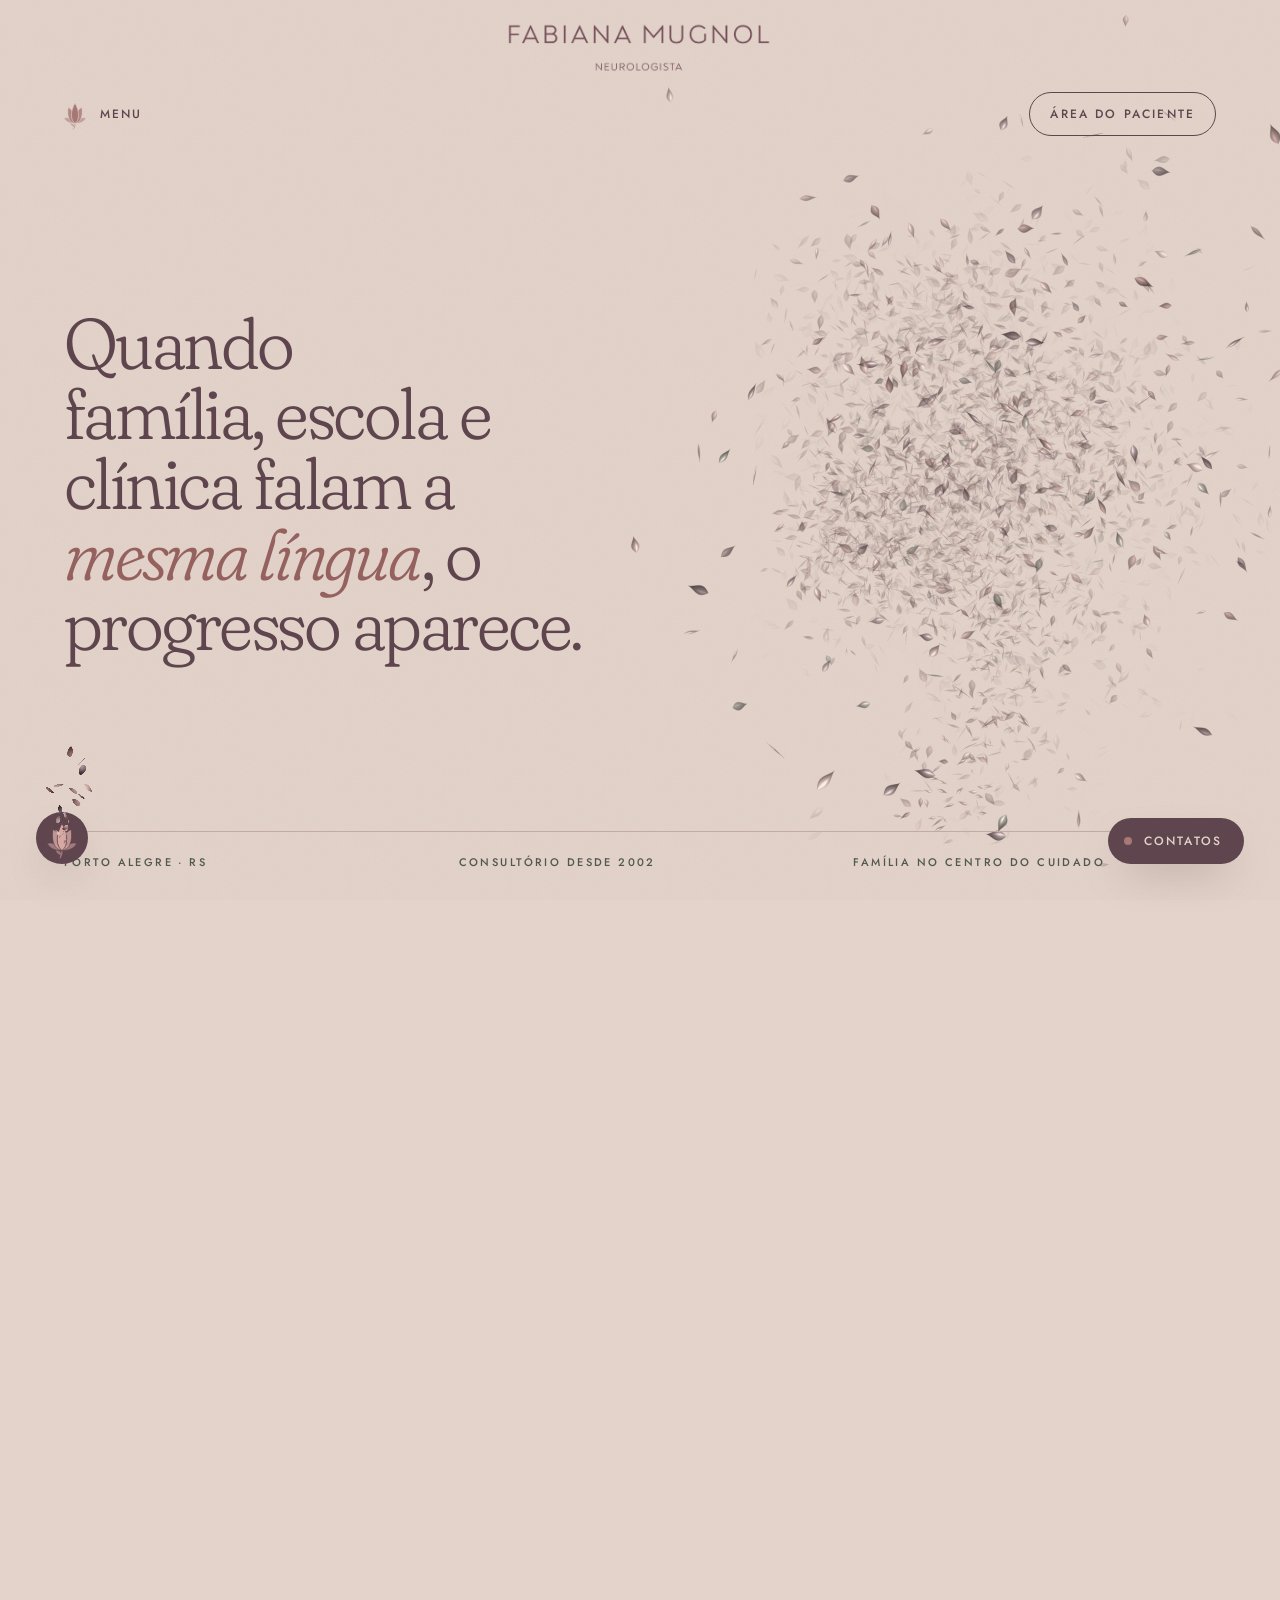
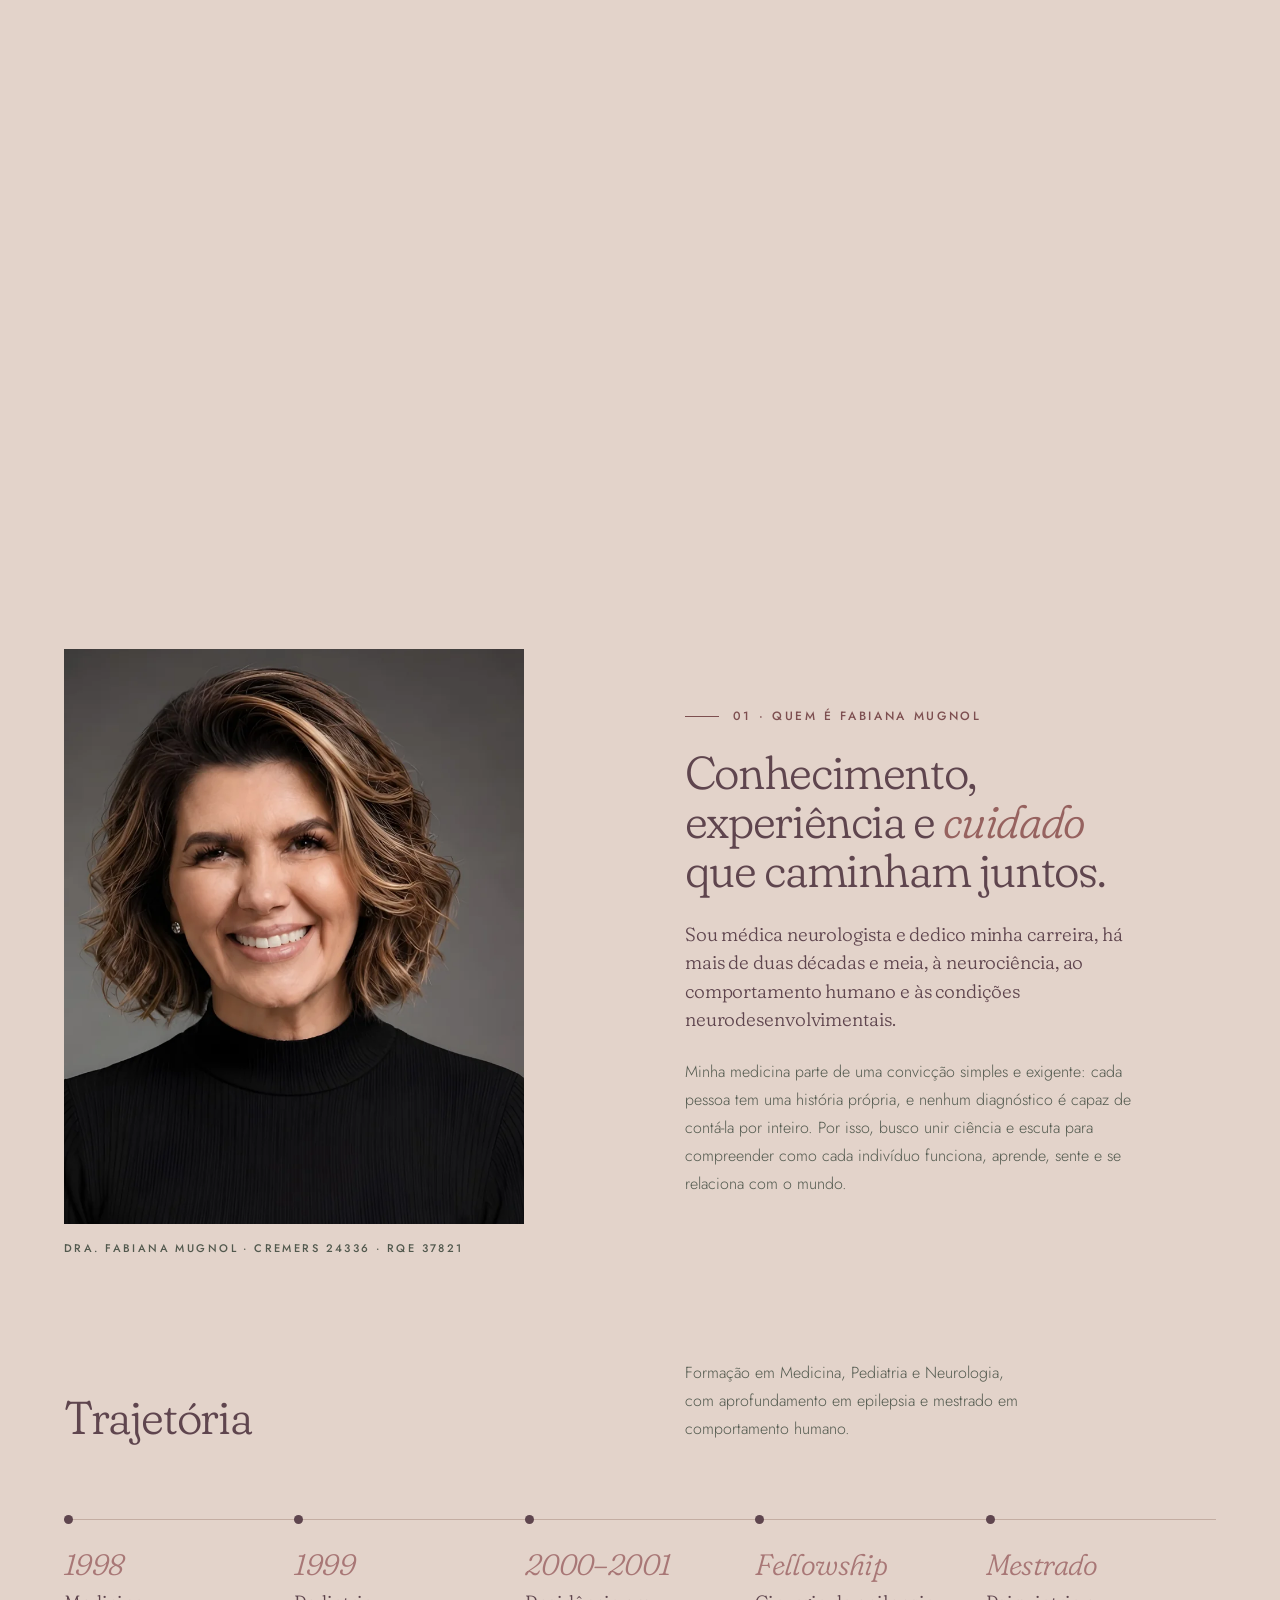
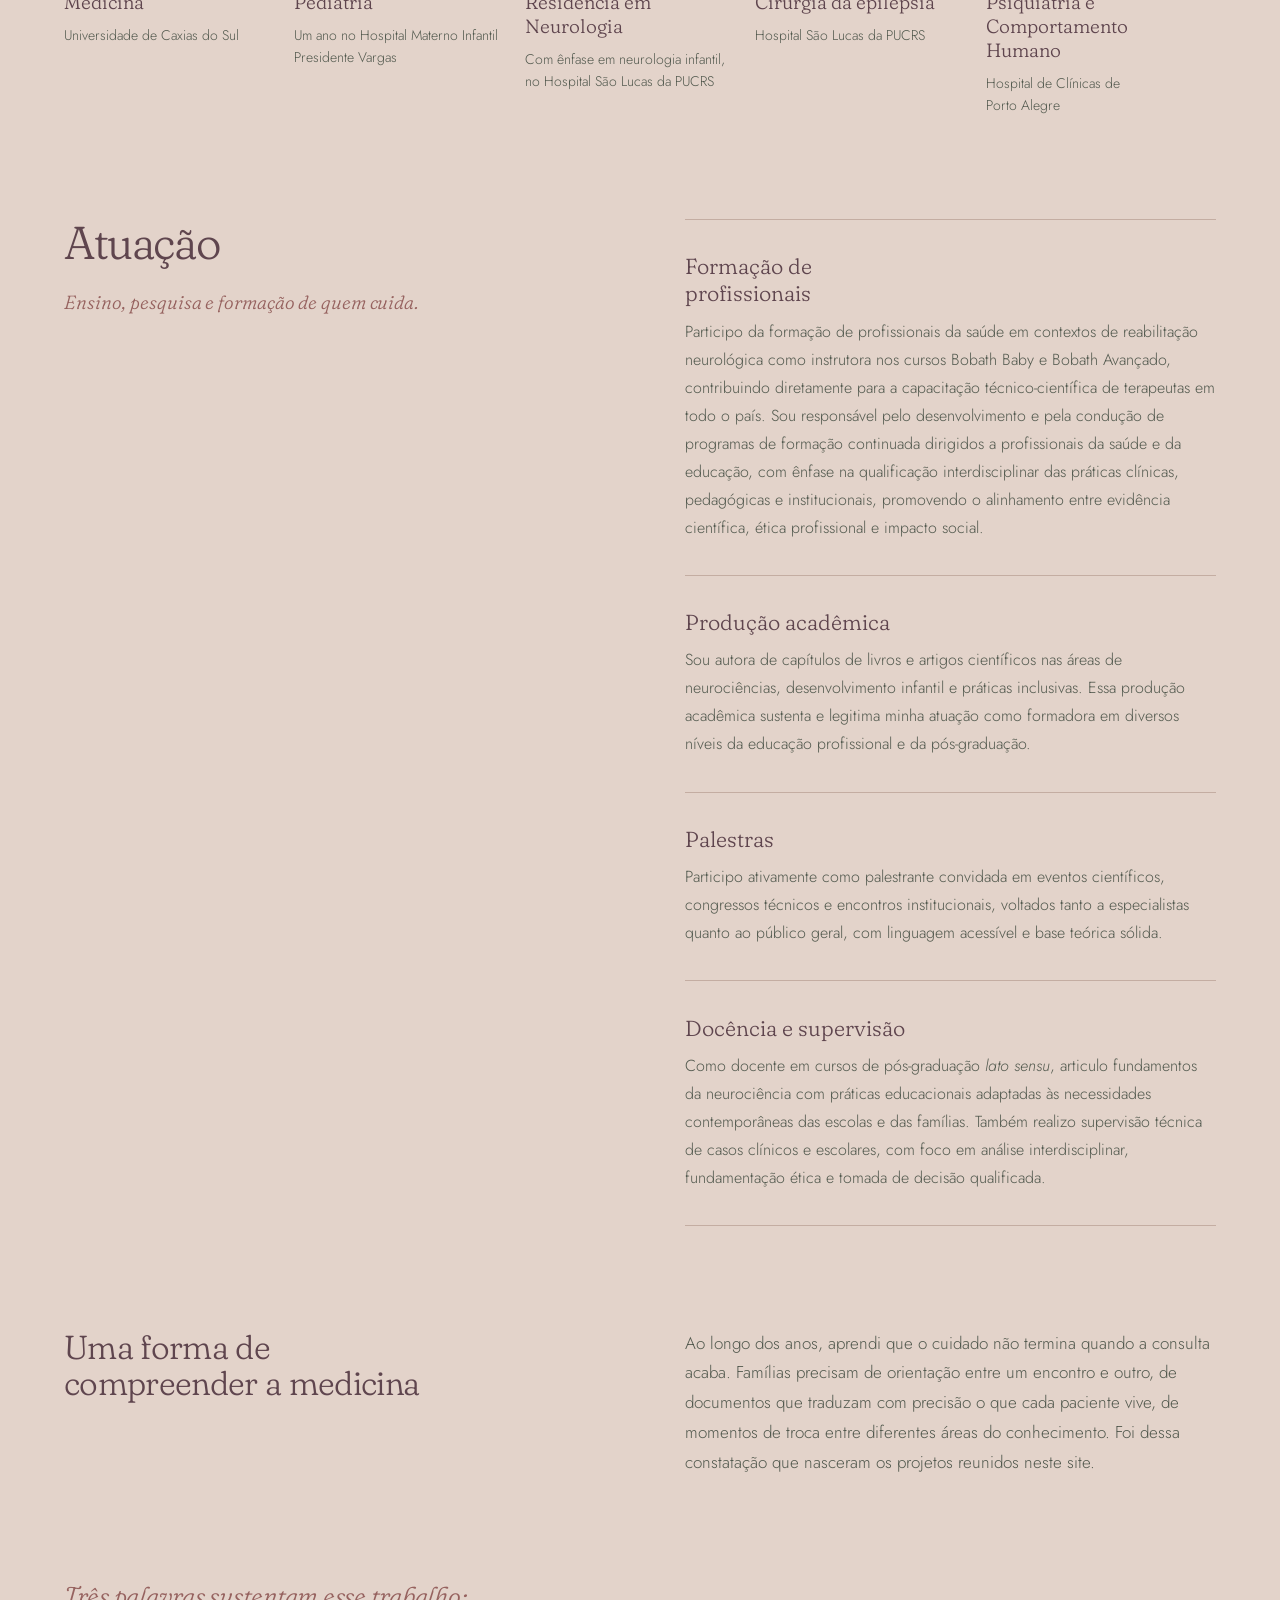
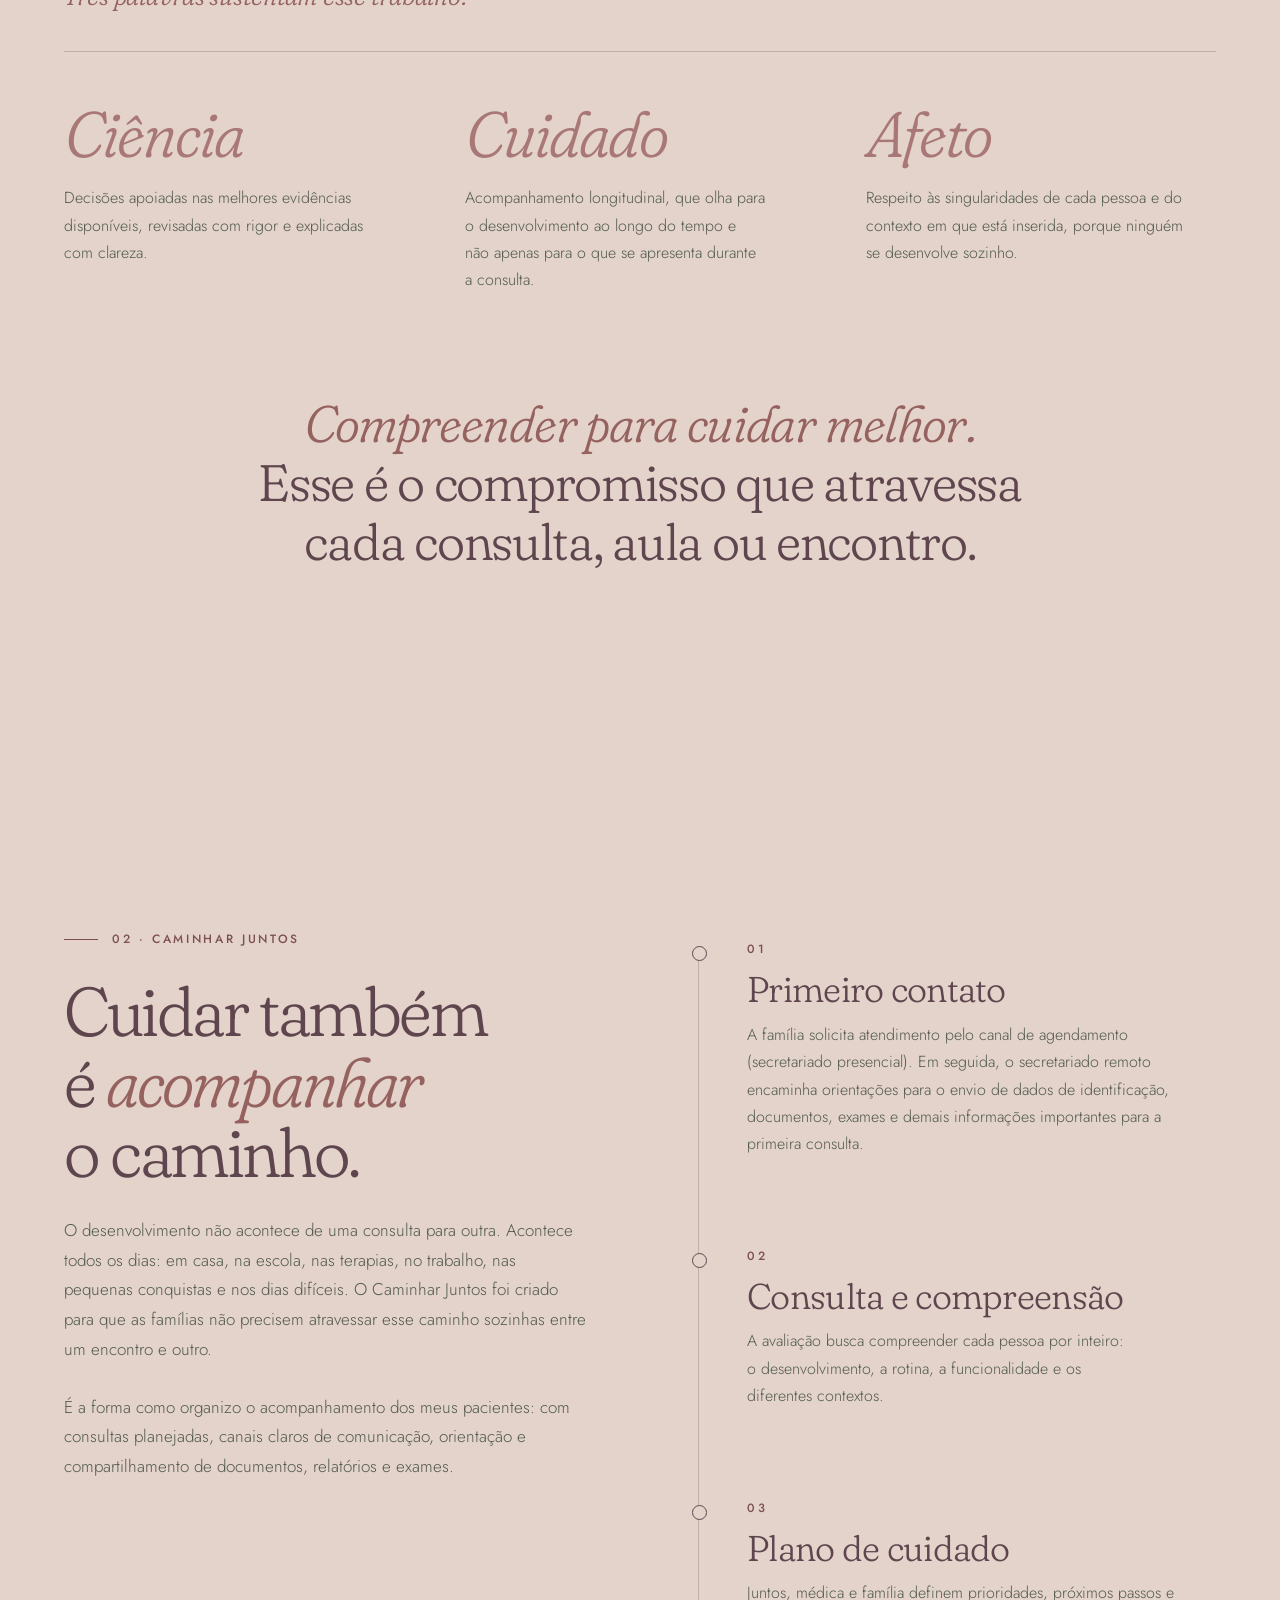
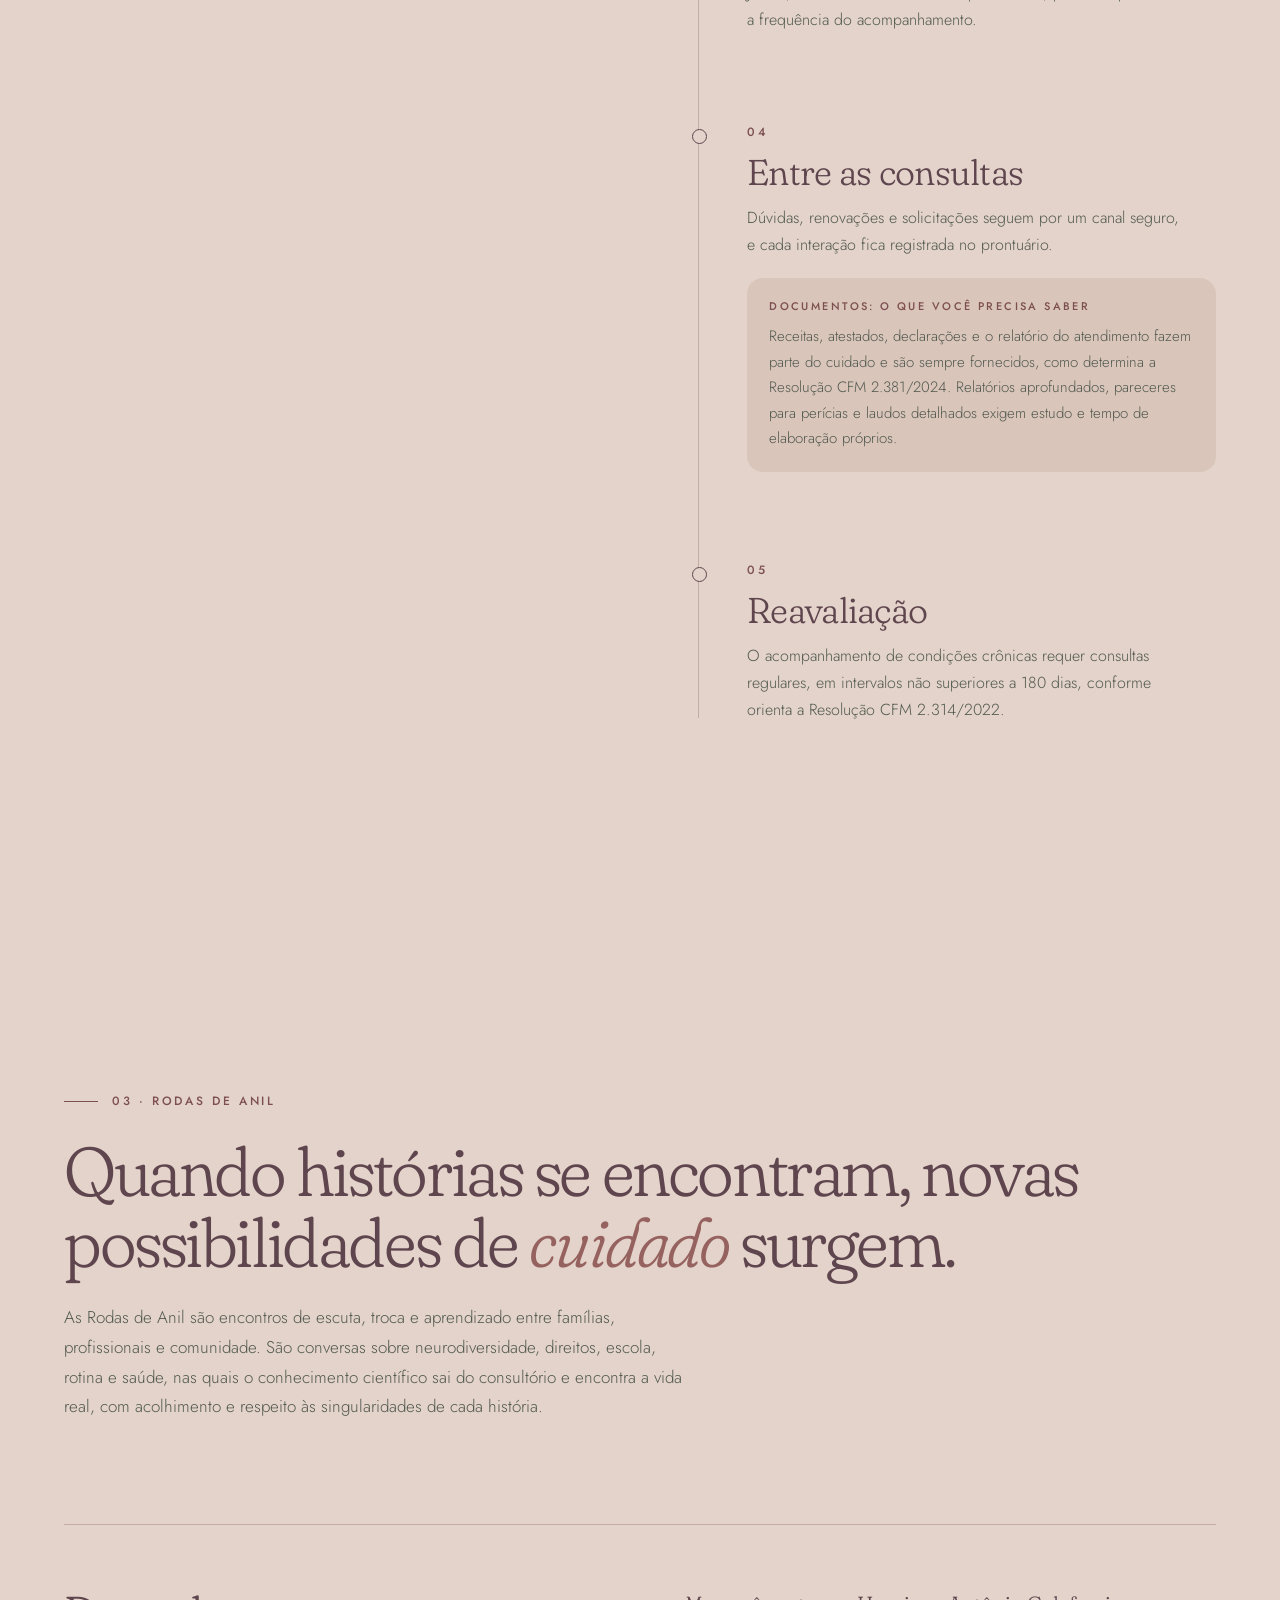
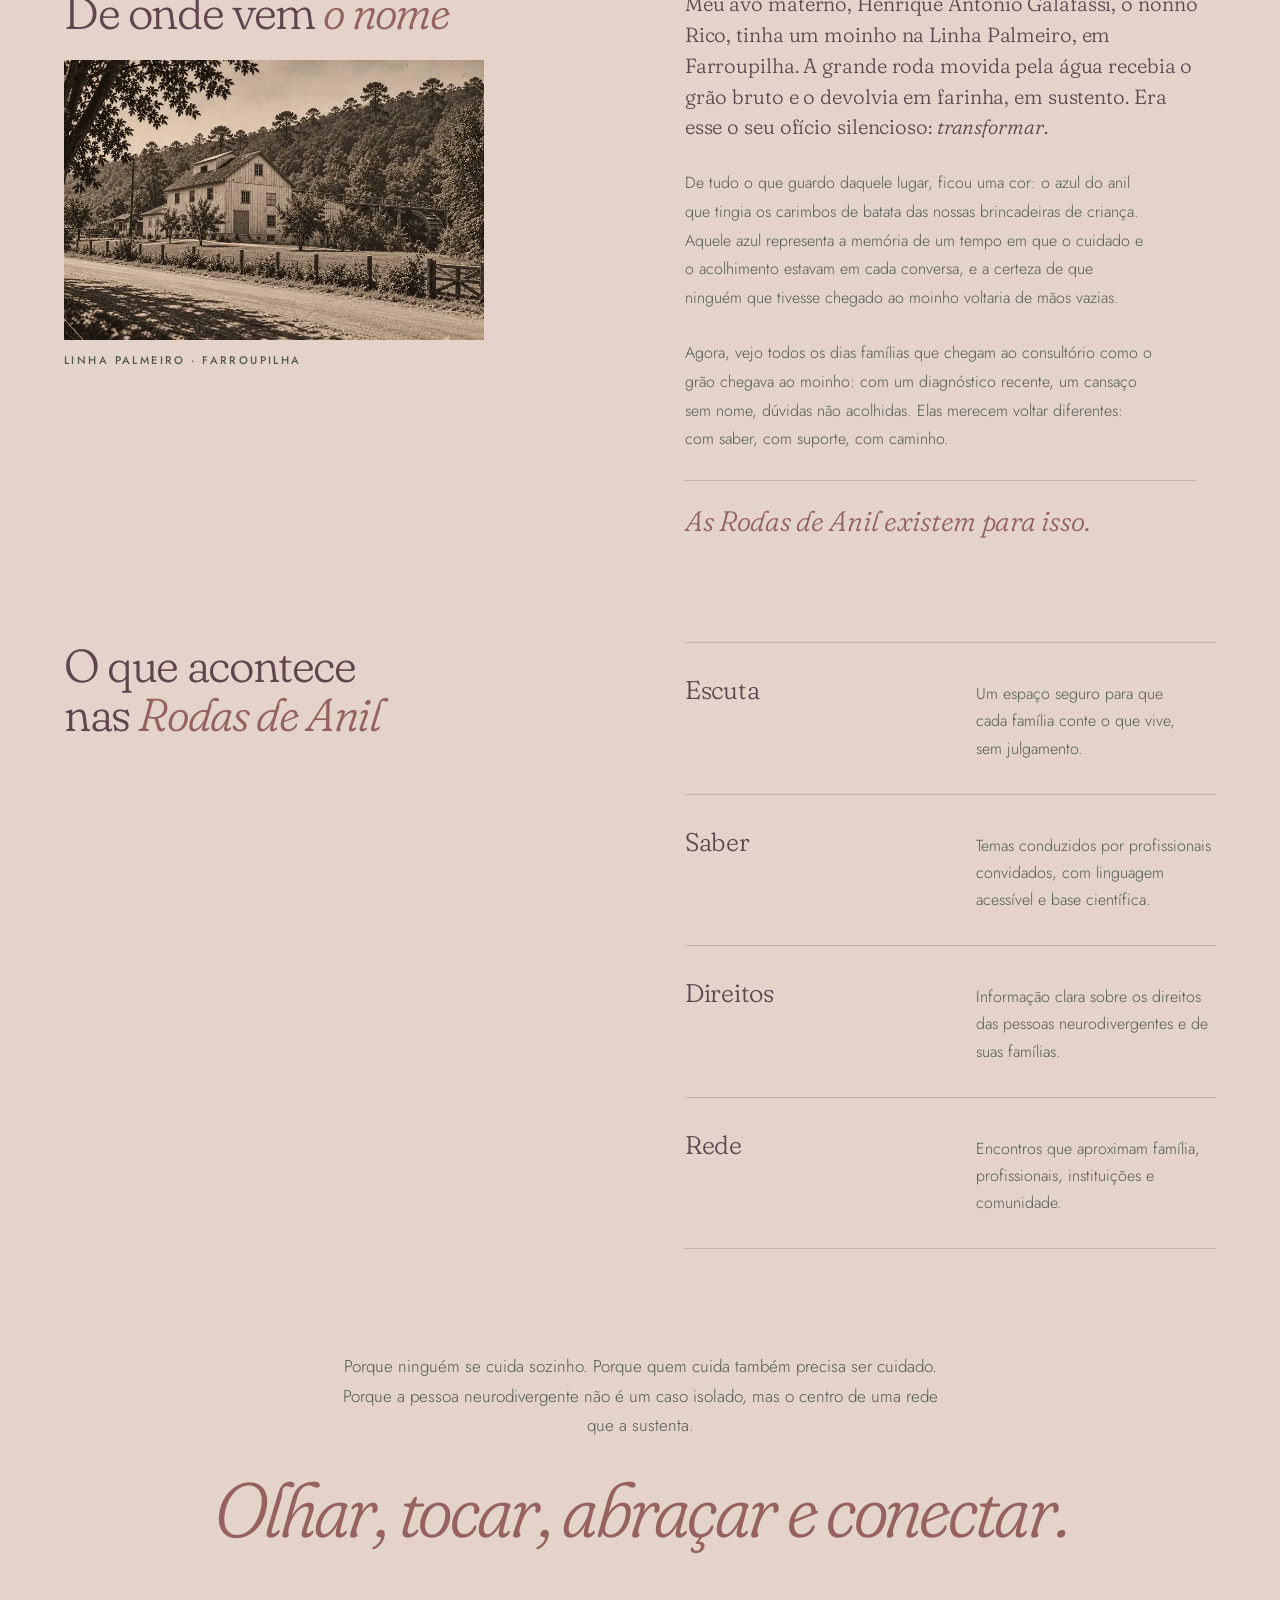
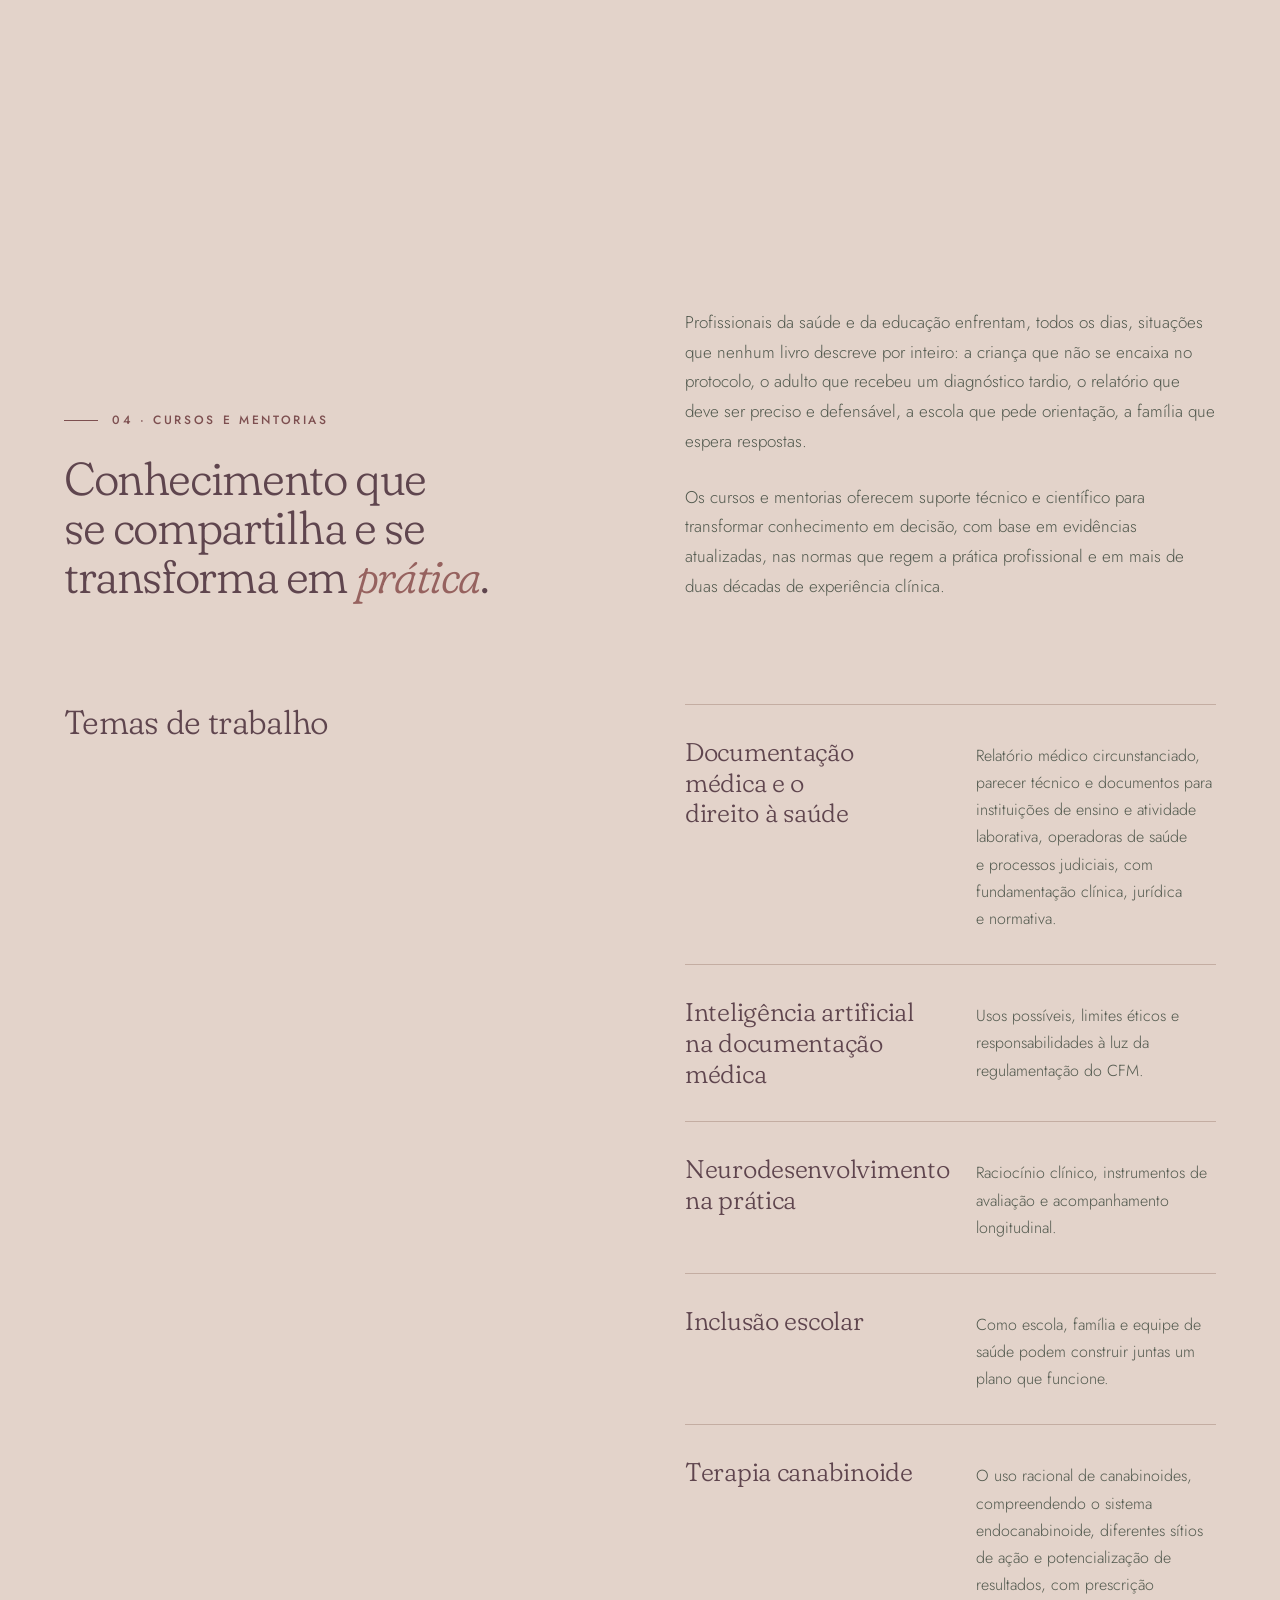
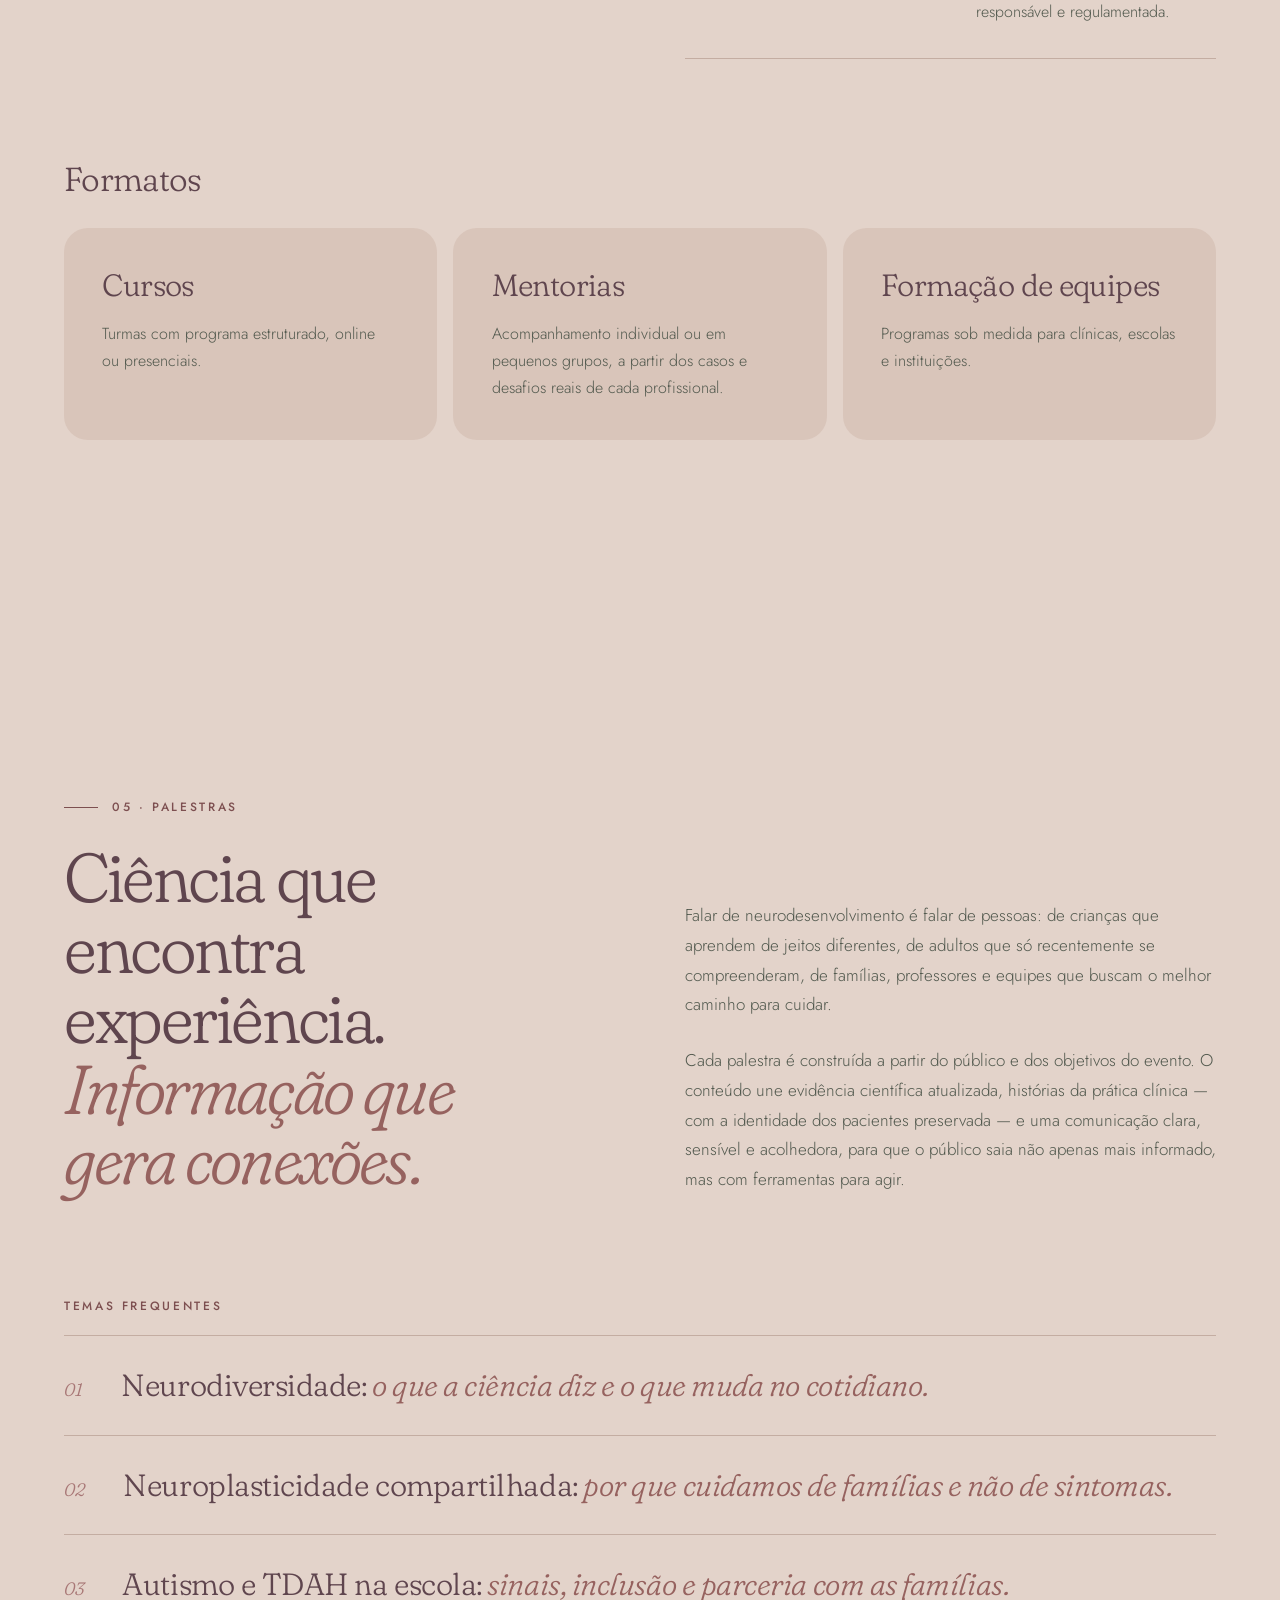
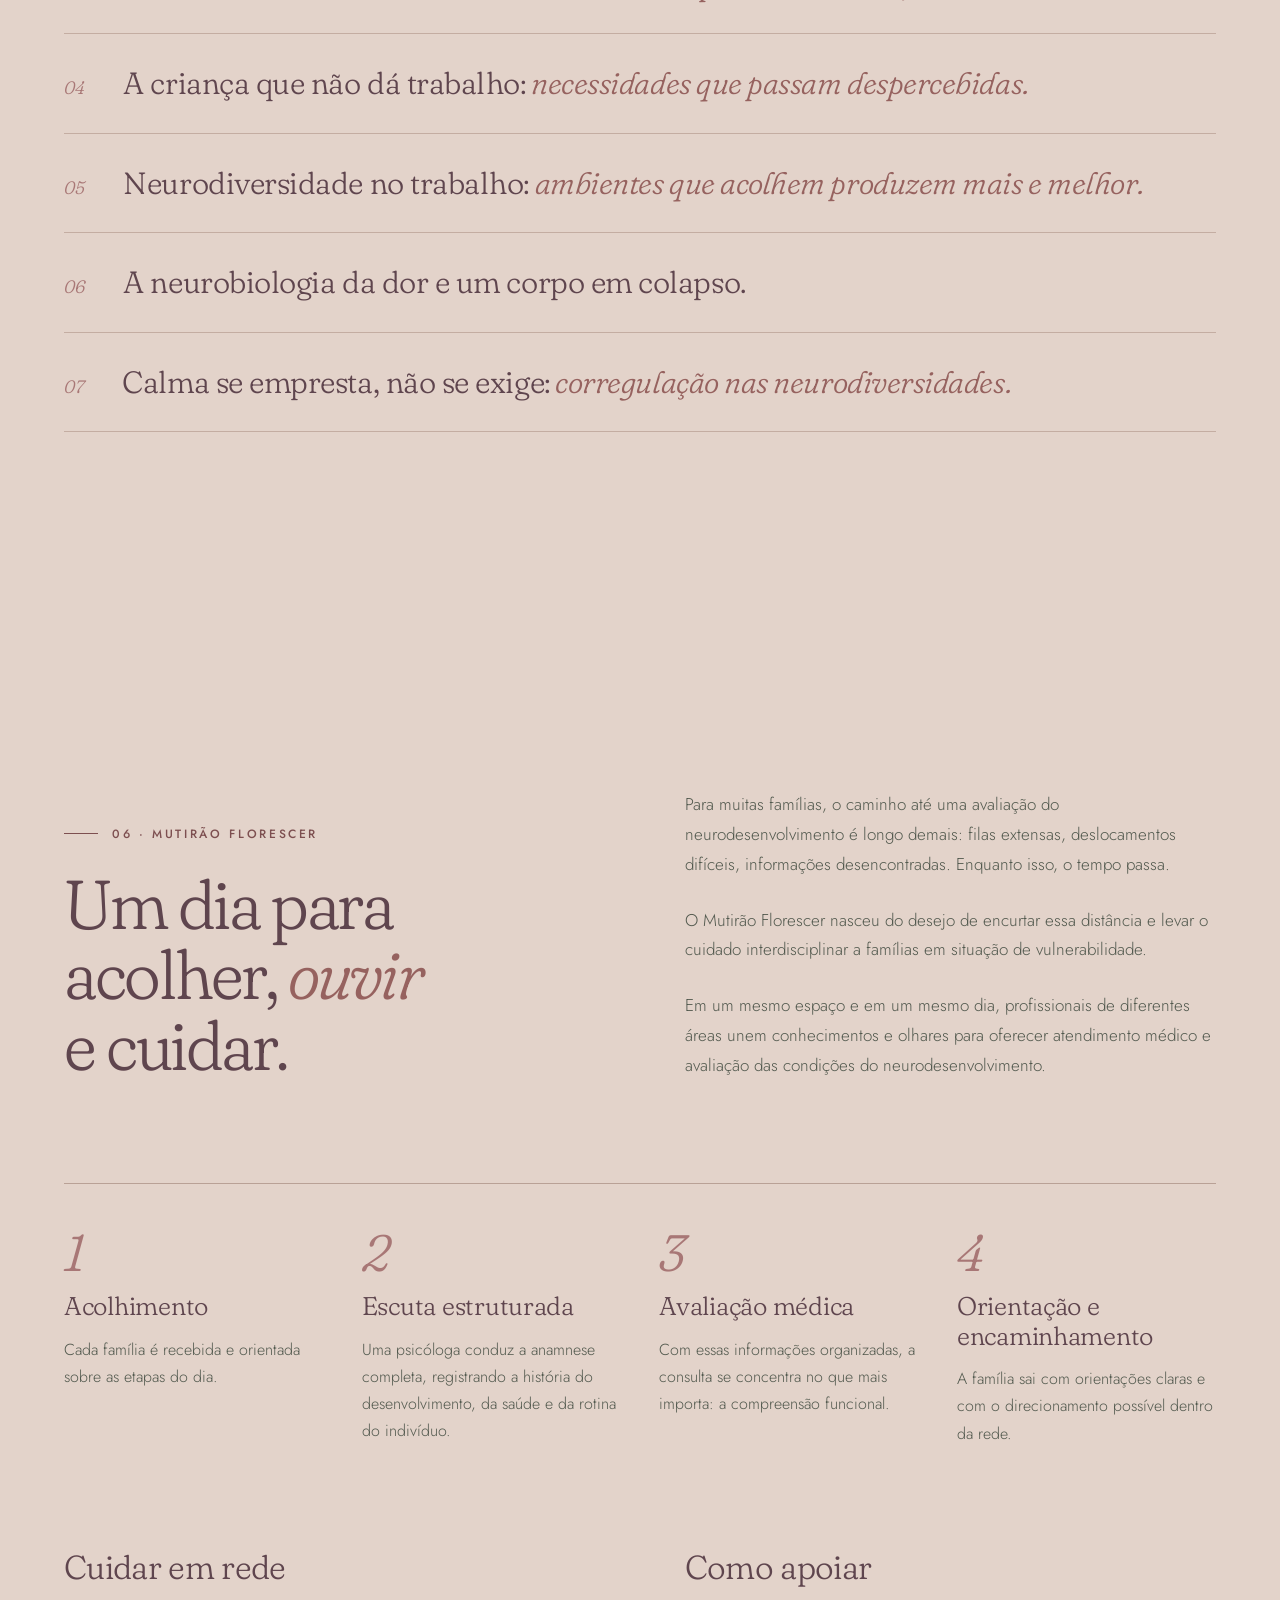
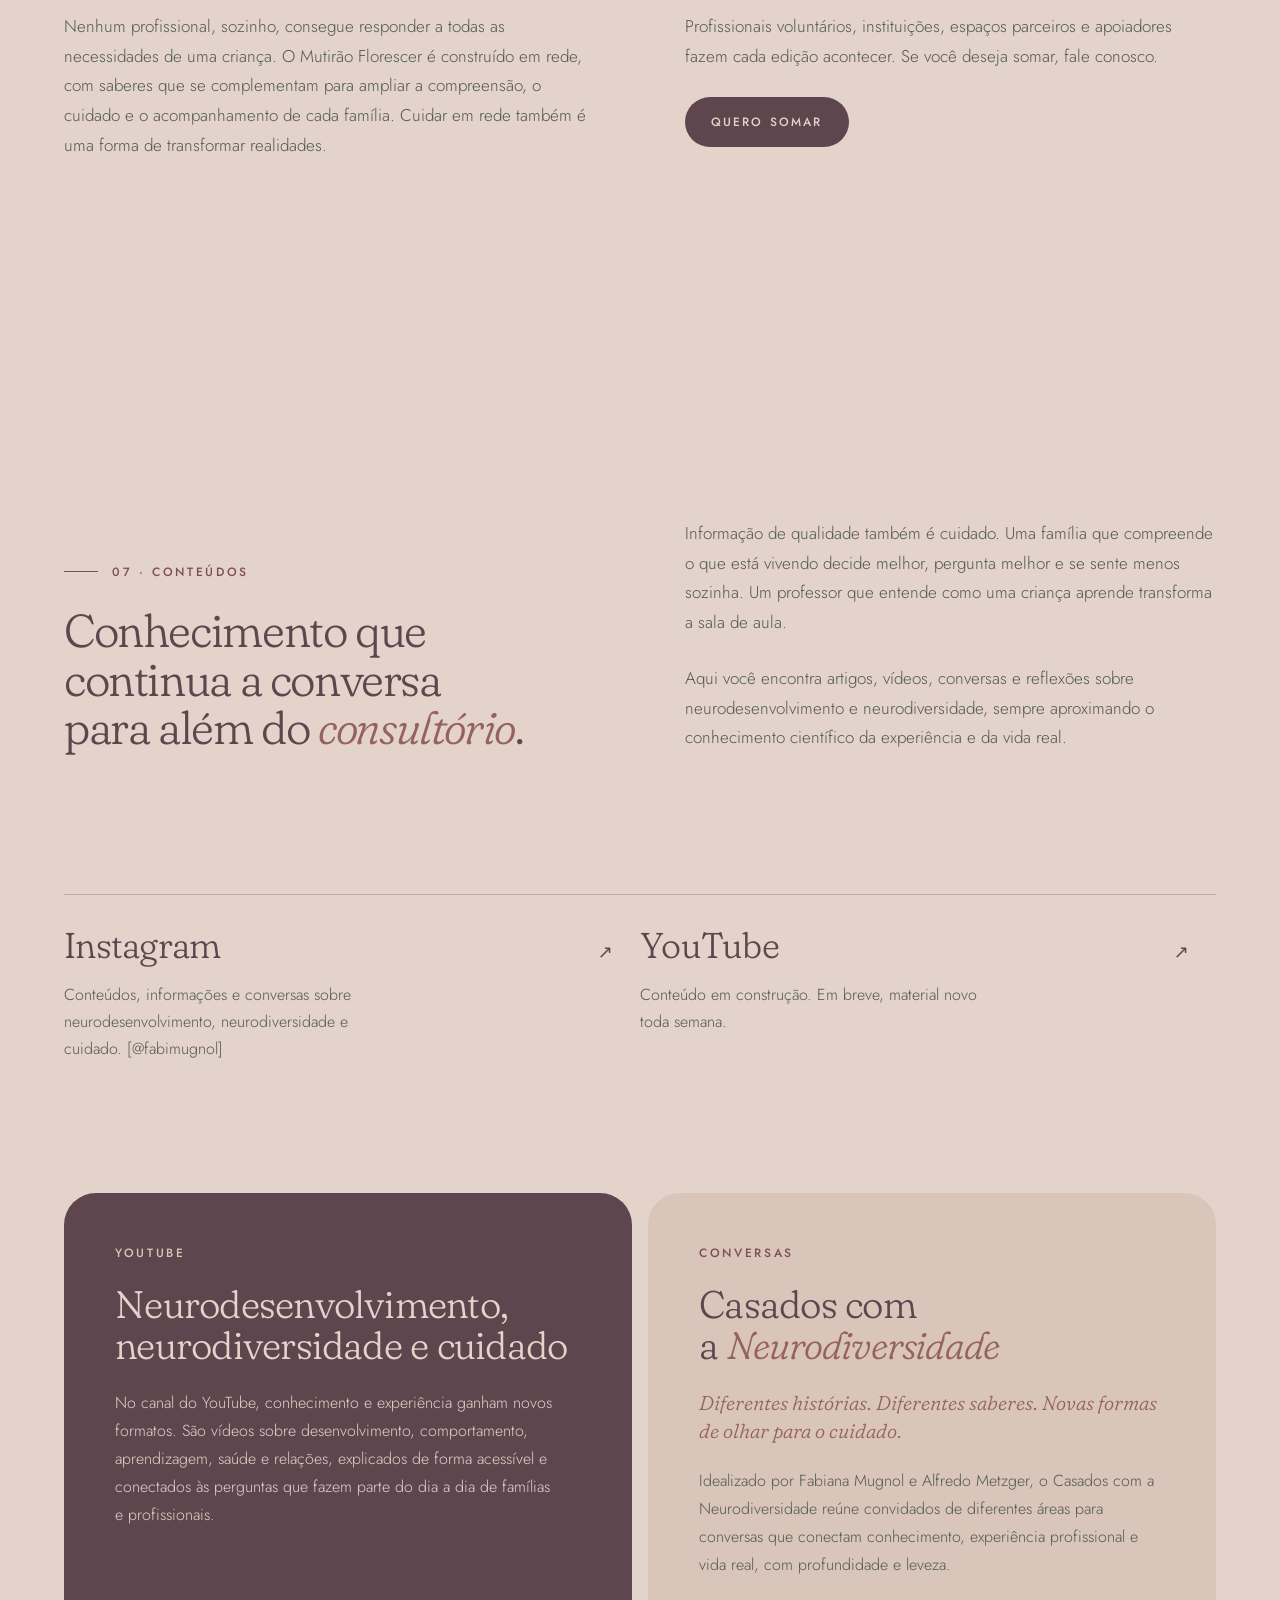
==== index.html @ 42fde014 "Topo: fica a versão 1 (silhueta + "Role e veja florescer") - a magnólia desenhada bem suave onde ela" ====
<!doctype html>
<html lang="pt-BR">
<head>
<meta charset="utf-8">
<meta name="viewport" content="width=device-width, initial-scale=1">
<title>Dra. Fabiana Mugnol · Neurologista em Porto Alegre</title>
<meta name="description" content="Dra. Fabiana Mugnol, neurologista em Porto Alegre. Neurociência, comportamento humano e condições neurodesenvolvimentais, com a família no centro do cuidado. CREMERS 24336 · RQE 37821.">
<link rel="canonical" href="https://drafabimugnol.com.br/">
<meta name="theme-color" content="#e3d3ca">

<meta property="og:type" content="website">
<meta property="og:locale" content="pt_BR">
<meta property="og:site_name" content="Dra. Fabiana Mugnol">
<meta property="og:title" content="Dra. Fabiana Mugnol · Neurologista em Porto Alegre">
<meta property="og:description" content="Quando família, escola e clínica falam a mesma língua, o progresso aparece.">
<meta property="og:url" content="https://drafabimugnol.com.br/">
<meta property="og:image" content="https://drafabimugnol.com.br/assets/img/og.jpg">
<meta property="og:image:width" content="1200">
<meta property="og:image:height" content="630">
<meta name="twitter:card" content="summary_large_image">

<link rel="icon" type="image/png" sizes="48x48" href="/assets/img/favicon-48.png">
<link rel="icon" type="image/png" sizes="512x512" href="/assets/img/favicon-512.png">
<link rel="apple-touch-icon" href="/assets/img/apple-touch-icon.png">

<link rel="preconnect" href="https://fonts.googleapis.com">
<link rel="preconnect" href="https://fonts.gstatic.com" crossorigin>
<link href="https://fonts.googleapis.com/css2?family=Jost:wght@300;400;500&display=swap" rel="stylesheet">
<link rel="preload" href="/assets/fonts/Fraunces.woff2" as="font" type="font/woff2" crossorigin>
<link rel="stylesheet" href="/css/site.css">

<script type="application/ld+json">
{
  "@context": "https://schema.org",
  "@type": "Physician",
  "name": "Dra. Fabiana Mugnol",
  "description": "Neurologista. Neurociência, comportamento humano e condições neurodesenvolvimentais.",
  "medicalSpecialty": "Neurologic",
  "url": "https://drafabimugnol.com.br/",
  "image": "https://drafabimugnol.com.br/assets/img/og.jpg",
  "telephone": "+55-51-99217-9578",
  "identifier": [
    { "@type": "PropertyValue", "name": "CREMERS", "value": "24336" },
    { "@type": "PropertyValue", "name": "RQE", "value": "37821" }
  ],
  "address": {
    "@type": "PostalAddress",
    "name": "Sinapse Clínica",
    "streetAddress": "Rua Padre Chagas, 35, Sala 401",
    "addressLocality": "Porto Alegre",
    "addressRegion": "RS",
    "addressCountry": "BR"
  },
  "sameAs": ["https://www.instagram.com/fabimugnol/"]
}
</script>
</head>
<body>
<a class="pular" href="#sobre">Pular para o conteúdo</a>

<div class="raiz" id="raiz">
  <!-- palco das partículas (three.js); o JS insere o canvas aqui -->
  <div class="palco" id="palco" aria-hidden="true"></div>
  <div class="ruido" aria-hidden="true"></div>

  <!-- botão flutuante: abre a escolha entre os 3 WhatsApps -->
  <div class="contato-flutuante">
    <div class="escolha" id="escolha-contato" role="dialog" aria-label="Escolha o contato" hidden>
      <span class="escolha__titulo">Falar pelo WhatsApp</span>
      <a href="https://wa.me/5551992179578?text=Ol%C3%A1!%20Gostaria%20de%20agendar%20uma%20consulta%20com%20a%20Dra.%20Fabiana%20Mugnol." target="_blank" rel="noopener">
        <span class="escolha__rotulo">Agendamentos e financeiro</span><span class="escolha__num">51 99217-9578</span>
      </a>
      <a href="https://wa.me/5551974019090?text=Ol%C3%A1!%20Preciso%20de%20suporte." target="_blank" rel="noopener">
        <span class="escolha__rotulo">Suporte e assistência</span><span class="escolha__num">51 97401-9090</span>
      </a>
      <a href="https://wa.me/5551999999999?text=Ol%C3%A1!%20Gostaria%20de%20falar%20com%20o%20Concierge." target="_blank" rel="noopener">
        <span class="escolha__rotulo">Concierge</span><span class="escolha__num">51 99999-9999</span>
      </a>
    </div>
    <button class="pilula" id="pilula" type="button" aria-expanded="false" aria-controls="escolha-contato"><span>Contatos</span></button>
  </div>

  <!-- menu-flor: a magnólia abre um painel construído por pétalas (js/flor-menu.js) -->
  <button class="flor-botao flor-gatilho" id="flor-botao" type="button" aria-expanded="false" aria-controls="flor-menu" aria-label="Abrir o menu do site">
    <svg viewBox="4 5 40 40" aria-hidden="true">
      <path class="flor-botao__haste" d="M24 37.6c.3 2.9-.4 5.3-2 7.4M23.2 41.6c-2.3-.5-4-1.8-4.8-3.6 2.2.1 4 1.3 4.8 3.6z"/>
      <path class="flor-botao__p flor-botao__p--fe" d="M23.6 37.4C17.4 38 11.8 35.4 9.2 30.4c5.2-1.7 11 1 14.4 7z"/>
      <path class="flor-botao__p flor-botao__p--fd" d="M24.4 37.4c6.2.6 11.8-2 14.4-7-5.2-1.7-11 1-14.4 7z"/>
      <path class="flor-botao__p flor-botao__p--e" d="M23.8 37.6C16.6 36.2 13 28.6 14.8 16.4c5.6 1.6 9.6 10.4 9 21.2z"/>
      <path class="flor-botao__p flor-botao__p--d" d="M24.2 37.6c7.2-1.4 10.8-9 9-21.2-5.6 1.6-9.6 10.4-9 21.2z"/>
      <path class="flor-botao__p flor-botao__p--c" d="M24 37.6c-5.8-4-6.8-15.4 0-27.2 6.8 11.8 5.8 23.2 0 27.2z"/>
      <path class="flor-botao__x" d="M18 18l12 12M30 18L18 30"/>
    </svg>
  </button>
  <nav class="flor-menu" id="flor-menu" aria-label="Seções do site" inert>
    <p class="flor-menu__rotulo">Navegar</p>
    <ol class="flor-menu__lista">
      <li style="--i:0"><a href="#topo"><span class="flor-menu__n">01</span><span class="flor-menu__nome">Início</span></a></li>
      <li style="--i:1"><a href="#sobre"><span class="flor-menu__n">02</span><span class="flor-menu__nome">Quem sou</span></a></li>
      <li style="--i:2"><a href="#caminhar"><span class="flor-menu__n">03</span><span class="flor-menu__nome">Caminhar Juntos</span></a></li>
      <li style="--i:3"><a href="#rodas"><span class="flor-menu__n">04</span><span class="flor-menu__nome">Rodas de Anil</span></a></li>
      <li style="--i:4"><a href="#cursos"><span class="flor-menu__n">05</span><span class="flor-menu__nome">Cursos</span></a></li>
      <li style="--i:5"><a href="#palestras"><span class="flor-menu__n">06</span><span class="flor-menu__nome">Palestras</span></a></li>
      <li style="--i:6"><a href="#mutirao"><span class="flor-menu__n">07</span><span class="flor-menu__nome">Mutirão Florescer</span></a></li>
      <li style="--i:7"><a href="#conteudos"><span class="flor-menu__n">08</span><span class="flor-menu__nome">Conteúdos</span></a></li>
      <li style="--i:8"><a href="#parcerias"><span class="flor-menu__n">09</span><span class="flor-menu__nome">Parcerias</span></a></li>
      <li style="--i:9"><a href="#contato"><span class="flor-menu__n">10</span><span class="flor-menu__nome">Contato</span></a></li>
    </ol>
    <div class="flor-menu__rodape" style="--i:10">
      <!-- trilha: Chopin, Berceuse op. 57 (gravação Musopen, domínio público CC0) -->
      <button class="som" id="som" type="button" aria-pressed="false" aria-label="Ligar a música" title="Ligar a música">
        <span class="som__barras" aria-hidden="true"><i></i><i></i><i></i><i></i></span>
        <span class="som__texto"><span class="som__titulo">Música</span><span class="som__obra">Chopin · Berceuse</span></span>
        <span class="som__estado" aria-hidden="true"></span>
      </button>
      <a class="flor-menu__paciente" href="/planos/">Área do paciente</a>
    </div>
  </nav>
  <canvas class="flor-petalas" id="flor-petalas" aria-hidden="true"></canvas>
  <audio id="trilha" src="/assets/audio/berceuse.mp3" loop preload="none"></audio>

  <div class="conteudo">

    <!-- ===== Topo: nav + hero fixo com a magnólia ===== -->
    <div class="container">
      <div class="pin" id="pin">
        <div class="pin__tela">
          <nav class="nav" data-revela aria-label="Principal">
            <a class="nav__logo" href="#topo"><img src="/assets/img/logo.webp" alt="Fabiana Mugnol — Neurologista" width="600" height="117" style="width:auto"></a>
            <button class="nav__menu flor-gatilho flor-topo" id="flor-topo" type="button" aria-expanded="false" aria-controls="flor-menu" aria-label="Abrir o menu do site"><svg class="flor-topo__flor" viewBox="4 5 40 40" aria-hidden="true">
      <path class="flor-botao__haste" d="M24 37.6c.3 2.9-.4 5.3-2 7.4M23.2 41.6c-2.3-.5-4-1.8-4.8-3.6 2.2.1 4 1.3 4.8 3.6z"/>
      <path class="flor-botao__p flor-botao__p--fe" d="M23.6 37.4C17.4 38 11.8 35.4 9.2 30.4c5.2-1.7 11 1 14.4 7z"/>
      <path class="flor-botao__p flor-botao__p--fd" d="M24.4 37.4c6.2.6 11.8-2 14.4-7-5.2-1.7-11 1-14.4 7z"/>
      <path class="flor-botao__p flor-botao__p--e" d="M23.8 37.6C16.6 36.2 13 28.6 14.8 16.4c5.6 1.6 9.6 10.4 9 21.2z"/>
      <path class="flor-botao__p flor-botao__p--d" d="M24.2 37.6c7.2-1.4 10.8-9 9-21.2-5.6 1.6-9.6 10.4-9 21.2z"/>
      <path class="flor-botao__p flor-botao__p--c" d="M24 37.6c-5.8-4-6.8-15.4 0-27.2 6.8 11.8 5.8 23.2 0 27.2z"/>
      <path class="flor-botao__x" d="M18 18l12 12M30 18L18 30"/>
    </svg><span class="flor-topo__rotulo">Menu</span></button>
            <div class="nav__links" id="nav-links">
              <a href="#sobre">Quem sou</a>
              <a href="#caminhar">Caminhar Juntos</a>
              <a href="#rodas">Rodas de Anil</a>
              <a href="#cursos">Cursos</a>
              <a href="#palestras">Palestras</a>
              <a href="#conteudos">Conteúdos</a>
              <a class="so-celular" href="#contato">Contato</a>
            </div>
            <a class="nav__paciente" href="/planos/">Área do paciente</a>
          </nav>

          <section id="topo" class="hero" data-tom="#e3d3ca">
            <div class="hero__texto">
              <h1 data-revela>Quando família, escola e clínica falam a <span class="nowrap"><em>mesma língua</em>,</span> o progresso aparece.</h1>
            </div>
            <div class="hero__slot" id="slot-flor" role="img" aria-label="Ilustração de um ramo de magnólia">
              <img src="/assets/img/magnolia.webp" alt="" width="929" height="1578">
              <!-- convite a rolar: some conforme a magnólia se forma -->
              <div class="convite" aria-hidden="true">
                <span class="convite__texto"><i class="convite__petala"></i>Role e veja florescer</span>
              </div>
            </div>
            <div class="hero__faixa" data-revela>
              <span>Porto Alegre · RS</span>
              <span>Consultório desde 2002</span>
              <span>Família no centro do cuidado</span>
            </div>
          </section>
        </div>
      </div>
    </div>

    <!-- ===== 01 · Quem é ===== -->
    <section id="sobre" data-tom="#e3d3ca">
      <div class="secao__corpo">
        <div class="duas duas--centro quem" style="--min:380px">
          <div class="retrato" data-revela>
            <div class="retrato__img">
              <img src="/assets/img/fabiana.webp" alt="Retrato da Dra. Fabiana Mugnol" width="800" height="1000" loading="lazy" decoding="async">
            </div>
            <span class="rotulo rotulo--p">Dra. Fabiana Mugnol · CREMERS 24336 · RQE 37821</span>
          </div>
          <div class="quem__texto">
            <span class="eyebrow" data-revela>01 · Quem é Fabiana Mugnol</span>
            <h2 class="h2 h2--menor" data-revela>Conhecimento, experiência e <em>cuidado</em> que caminham juntos.</h2>
            <p class="lead" data-revela>Sou médica neurologista e dedico minha carreira, há mais de duas décadas e meia, à neurociência, ao comportamento humano e às condições neurodesenvolvimentais.</p>
            <p class="texto texto--16" style="max-width:50ch" data-revela>Minha medicina parte de uma convicção simples e exigente: cada pessoa tem uma história própria, e nenhum diagnóstico é capaz de contá-la por inteiro. Por isso, busco unir ciência e escuta para compreender como cada indivíduo funciona, aprende, sente e se relaciona com o mundo.</p>
          </div>
        </div>

        <div class="trajetoria">
          <div class="trajetoria__topo">
            <h3 class="h3" data-revela>Trajetória</h3>
            <p class="texto texto--16" style="max-width:46ch" data-revela>Formação em Medicina, Pediatria e Neurologia, com aprofundamento em epilepsia e mestrado em comportamento humano.</p>
          </div>
          <ol class="marcos">
            <li class="marco" data-revela>
              <span class="marco__ano">1998</span>
              <span class="marco__titulo">Medicina</span>
              <span class="marco__onde">Universidade de Caxias do Sul</span>
            </li>
            <li class="marco" data-revela>
              <span class="marco__ano">1999</span>
              <span class="marco__titulo">Pediatria</span>
              <span class="marco__onde">Um ano no Hospital Materno Infantil Presidente Vargas</span>
            </li>
            <li class="marco" data-revela>
              <span class="marco__ano">2000–2001</span>
              <span class="marco__titulo">Residência em Neurologia</span>
              <span class="marco__onde">Com ênfase em neurologia infantil, no Hospital São Lucas da PUCRS</span>
            </li>
            <li class="marco" data-revela>
              <span class="marco__ano">Fellowship</span>
              <span class="marco__titulo">Cirurgia da epilepsia</span>
              <span class="marco__onde">Hospital São Lucas da PUCRS</span>
            </li>
            <li class="marco" data-revela>
              <span class="marco__ano">Mestrado</span>
              <span class="marco__titulo">Psiquiatria e Comportamento Humano</span>
              <span class="marco__onde">Hospital de Clínicas de Porto Alegre</span>
            </li>
          </ol>
        </div>

        <div class="duas atuacao" style="gap:40px clamp(40px,7vw,110px)">
          <div class="atuacao__fixa">
            <h3 class="h3" data-revela>Atuação</h3>
            <p class="lead lead--italico" data-revela>Ensino, pesquisa e formação de quem cuida.</p>
          </div>
          <div class="linhas">
            <div class="linha" data-revela>
              <span class="linha__rotulo">Formação de profissionais</span>
              <p class="linha__texto">Participo da formação de profissionais da saúde em contextos de reabilitação neurológica como instrutora nos cursos Bobath Baby e Bobath Avançado, contribuindo diretamente para a capacitação técnico-científica de terapeutas em todo o país. Sou responsável pelo desenvolvimento e pela condução de programas de formação continuada dirigidos a profissionais da saúde e da educação, com ênfase na qualificação interdisciplinar das práticas clínicas, pedagógicas e institucionais, promovendo o alinhamento entre evidência científica, ética profissional e impacto social.</p>
            </div>
            <div class="linha" data-revela>
              <span class="linha__rotulo">Produção acadêmica</span>
              <p class="linha__texto">Sou autora de capítulos de livros e artigos científicos nas áreas de neurociências, desenvolvimento infantil e práticas inclusivas. Essa produção acadêmica sustenta e legitima minha atuação como formadora em diversos níveis da educação profissional e da pós-graduação.</p>
            </div>
            <div class="linha" data-revela>
              <span class="linha__rotulo">Palestras</span>
              <p class="linha__texto">Participo ativamente como palestrante convidada em eventos científicos, congressos técnicos e encontros institucionais, voltados tanto a especialistas quanto ao público geral, com linguagem acessível e base teórica sólida.</p>
            </div>
            <div class="linha" data-revela>
              <span class="linha__rotulo">Docência e supervisão</span>
              <p class="linha__texto">Como docente em cursos de pós-graduação <em>lato sensu</em>, articulo fundamentos da neurociência com práticas educacionais adaptadas às necessidades contemporâneas das escolas e das famílias. Também realizo supervisão técnica de casos clínicos e escolares, com foco em análise interdisciplinar, fundamentação ética e tomada de decisão qualificada.</p>
            </div>
          </div>
        </div>

        <div class="duas">
          <div class="coluna"><h3 class="h3 h3--menor" data-revela>Uma forma de compreender a medicina</h3></div>
          <div class="coluna"><p class="texto" data-revela>Ao longo dos anos, aprendi que o cuidado não termina quando a consulta acaba. Famílias precisam de orientação entre um encontro e outro, de documentos que traduzam com precisão o que cada paciente vive, de momentos de troca entre diferentes áreas do conhecimento. Foi dessa constatação que nasceram os projetos reunidos neste site.</p></div>
        </div>

        <p class="tres-intro" data-revela>Três palavras sustentam esse trabalho:</p>
        <div class="tres">
          <div data-revela>
            <span class="tres__palavra">Ciência</span>
            <span class="tres__texto">Decisões apoiadas nas melhores evidências disponíveis, revisadas com rigor e explicadas com clareza.</span>
          </div>
          <div data-revela>
            <span class="tres__palavra">Cuidado</span>
            <span class="tres__texto">Acompanhamento longitudinal, que olha para o desenvolvimento ao longo do tempo e não apenas para o que se apresenta durante a consulta.</span>
          </div>
          <div data-revela>
            <span class="tres__palavra">Afeto</span>
            <span class="tres__texto">Respeito às singularidades de cada pessoa e do contexto em que está inserida, porque ninguém se desenvolve sozinho.</span>
          </div>
        </div>

        <p class="fecho" data-revela><em>Compreender para cuidar melhor.</em>Esse é o compromisso que atravessa cada consulta, aula ou encontro.</p>
      </div>
    </section>

    <!-- ===== 02 · Caminhar Juntos ===== -->
    <section id="caminhar" data-tom="#ece2db">
      <div class="secao__corpo">
        <div class="duas" style="--min:400px; gap:clamp(50px,8vw,130px)">
          <div class="caminhar__intro">
            <span class="eyebrow" data-revela>02 · Caminhar Juntos</span>
            <h2 class="h2" data-revela>Cuidar também é <em>acompanhar</em> o caminho.</h2>
            <p class="texto" data-revela>O desenvolvimento não acontece de uma consulta para outra. Acontece todos os dias: em casa, na escola, nas terapias, no trabalho, nas pequenas conquistas e nos dias difíceis. O Caminhar Juntos foi criado para que as famílias não precisem atravessar esse caminho sozinhas entre um encontro e outro.</p>
            <p class="texto" data-revela>É a forma como organizo o acompanhamento dos meus pacientes: com consultas planejadas, canais claros de comunicação, orientação e compartilhamento de documentos, relatórios e exames.</p>
          </div>
          <div class="fio" id="fio">
            <span class="fio__trilho" aria-hidden="true"></span>
            <span class="fio__fill" id="fio-fill" aria-hidden="true"></span>
            <div class="etapa" data-revela>
              <span class="etapa__n">01</span>
              <h3>Primeiro contato</h3>
              <p>A família solicita atendimento pelo canal de agendamento (secretariado presencial). Em seguida, o secretariado remoto encaminha orientações para o envio de dados de identificação, documentos, exames e demais informações importantes para a primeira consulta.</p>
            </div>
            <div class="etapa" data-revela>
              <span class="etapa__n">02</span>
              <h3>Consulta e compreensão</h3>
              <p>A avaliação busca compreender cada pessoa por inteiro: o desenvolvimento, a rotina, a funcionalidade e os diferentes contextos.</p>
            </div>
            <div class="etapa" data-revela>
              <span class="etapa__n">03</span>
              <h3>Plano de cuidado</h3>
              <p>Juntos, médica e família definem prioridades, próximos passos e a frequência do acompanhamento.</p>
            </div>
            <div class="etapa" data-revela>
              <span class="etapa__n">04</span>
              <h3>Entre as consultas</h3>
              <p>Dúvidas, renovações e solicitações seguem por um canal seguro, e cada interação fica registrada no prontuário.</p>
              <div class="documentos">
                <span class="rotulo">Documentos: o que você precisa saber</span>
                <p>Receitas, atestados, declarações e o relatório do atendimento fazem parte do cuidado e são sempre fornecidos, como determina a Resolução CFM 2.381/2024. Relatórios aprofundados, pareceres para perícias e laudos detalhados exigem estudo e tempo de elaboração próprios.</p>
              </div>
            </div>
            <div class="etapa" data-revela>
              <span class="etapa__n">05</span>
              <h3>Reavaliação</h3>
              <p>O acompanhamento de condições crônicas requer consultas regulares, em intervalos não superiores a 180 dias, conforme orienta a Resolução CFM 2.314/2022.</p>
            </div>
          </div>
        </div>
      </div>
    </section>

    <!-- ===== 03 · Rodas de Anil (fundo vinho) ===== -->
    <section id="rodas" class="rodas" data-tom="#5f454e">
      <div class="secao__corpo">
        <div class="coluna">
          <span class="eyebrow" data-revela>03 · Rodas de Anil</span>
          <h2 class="h2" data-revela>Quando histórias se encontram, novas possibilidades de <em>cuidado</em> surgem.</h2>
          <p class="texto" data-revela>As Rodas de Anil são encontros de escuta, troca e aprendizado entre famílias, profissionais e comunidade. São conversas sobre neurodiversidade, direitos, escola, rotina e saúde, nas quais o conhecimento científico sai do consultório e encontra a vida real, com acolhimento e respeito às singularidades de cada história.</p>
        </div>

        <div class="duas nome" style="--min:340px">
          <div class="nome__fixa">
            <h3 class="h3" data-revela>De onde vem <em>o nome</em></h3>
            <figure class="foto" data-revela>
              <div class="foto__img">
                <img src="/assets/img/moinho.webp?v=3" alt="O moinho do nonno Rico, na Linha Palmeiro, em Farroupilha" width="804" height="536" loading="lazy" decoding="async">
              </div>
              <figcaption>Linha Palmeiro · Farroupilha</figcaption>
            </figure>
          </div>
          <div class="coluna">
            <p class="lead" data-revela>Meu avô materno, Henrique Antônio Galafassi, o nonno Rico, tinha um moinho na Linha Palmeiro, em Farroupilha. A grande roda movida pela água recebia o grão bruto e o devolvia em farinha, em sustento. Era esse o seu ofício silencioso: <em>transformar.</em></p>
            <p class="texto texto--hist" data-revela>De tudo o que guardo daquele lugar, ficou uma cor: o azul do anil que tingia os carimbos de batata das nossas brincadeiras de criança. Aquele azul representa a memória de um tempo em que o cuidado e o acolhimento estavam em cada conversa, e a certeza de que ninguém que tivesse chegado ao moinho voltaria de mãos vazias.</p>
            <p class="texto texto--hist" data-revela>Agora, vejo todos os dias famílias que chegam ao consultório como o grão chegava ao moinho: com um diagnóstico recente, um cansaço sem nome, dúvidas não acolhidas. Elas merecem voltar diferentes: com saber, com suporte, com caminho.</p>
            <p class="rodas__existem" data-revela>As Rodas de Anil existem para isso.</p>
          </div>
        </div>

        <div class="duas">
          <div class="coluna"><h3 class="h3" data-revela>O que acontece nas <em>Rodas de Anil</em></h3></div>
          <div class="linhas">
            <div class="linha" data-revela><span class="linha__rotulo">Escuta</span><span class="linha__texto">Um espaço seguro para que cada família conte o que vive, sem julgamento.</span></div>
            <div class="linha" data-revela><span class="linha__rotulo">Saber</span><span class="linha__texto">Temas conduzidos por profissionais convidados, com linguagem acessível e base científica.</span></div>
            <div class="linha" data-revela><span class="linha__rotulo">Direitos</span><span class="linha__texto">Informação clara sobre os direitos das pessoas neurodivergentes e de suas famílias.</span></div>
            <div class="linha" data-revela><span class="linha__rotulo">Rede</span><span class="linha__texto">Encontros que aproximam família, profissionais, instituições e comunidade.</span></div>
          </div>
        </div>

        <div class="rodas__fim">
          <p class="texto" data-revela>Porque ninguém se cuida sozinho. Porque quem cuida também precisa ser cuidado. Porque a pessoa neurodivergente não é um caso isolado, mas o centro de uma rede que a sustenta.</p>
          <p class="rodas__verbos" data-revela>Olhar, tocar, abraçar e conectar.</p>
        </div>
      </div>
    </section>

    <!-- ===== 04 · Cursos e Mentorias ===== -->
    <section id="cursos" data-tom="#ece2db">
      <div class="secao__corpo">
        <div class="duas duas--fim" style="--min:380px">
          <div class="coluna">
            <span class="eyebrow" data-revela>04 · Cursos e Mentorias</span>
            <h2 class="h2 h2--menor" data-revela>Conhecimento que se compartilha e se transforma em <em>prática</em>.</h2>
          </div>
          <div class="coluna">
            <p class="texto" data-revela>Profissionais da saúde e da educação enfrentam, todos os dias, situações que nenhum livro descreve por inteiro: a criança que não se encaixa no protocolo, o adulto que recebeu um diagnóstico tardio, o relatório que deve ser preciso e defensável, a escola que pede orientação, a família que espera respostas.</p>
            <p class="texto" data-revela>Os cursos e mentorias oferecem suporte técnico e científico para transformar conhecimento em decisão, com base em evidências atualizadas, nas normas que regem a prática profissional e em mais de duas décadas de experiência clínica.</p>
          </div>
        </div>

        <div class="duas">
          <div class="coluna"><h3 class="h3 h3--menor" data-revela>Temas de trabalho</h3></div>
          <div class="linhas">
            <div class="linha" data-revela><span class="linha__rotulo">Documentação médica e o direito à saúde</span><span class="linha__texto">Relatório médico circunstanciado, parecer técnico e documentos para instituições de ensino e atividade laborativa, operadoras de saúde e processos judiciais, com fundamentação clínica, jurídica e normativa.</span></div>
            <div class="linha" data-revela><span class="linha__rotulo">Inteligência artificial na documentação médica</span><span class="linha__texto">Usos possíveis, limites éticos e responsabilidades à luz da regulamentação do CFM.</span></div>
            <div class="linha" data-revela><span class="linha__rotulo">Neurodesenvolvimento na prática</span><span class="linha__texto">Raciocínio clínico, instrumentos de avaliação e acompanhamento longitudinal.</span></div>
            <div class="linha" data-revela><span class="linha__rotulo">Inclusão escolar</span><span class="linha__texto">Como escola, família e equipe de saúde podem construir juntas um plano que funcione.</span></div>
            <div class="linha" data-revela><span class="linha__rotulo">Terapia canabinoide</span><span class="linha__texto">O uso racional de canabinoides, compreendendo o sistema endocanabinoide, diferentes sítios de ação e potencialização de resultados, com prescrição responsável e regulamentada.</span></div>
          </div>
        </div>

        <div class="formatos">
          <h3 class="h3 h3--menor" data-revela>Formatos</h3>
          <div class="formatos__grade">
            <div class="card formato" data-revela><span class="formato__nome">Cursos</span><span class="formato__texto">Turmas com programa estruturado, online ou presenciais.</span></div>
            <div class="card formato" data-revela><span class="formato__nome">Mentorias</span><span class="formato__texto">Acompanhamento individual ou em pequenos grupos, a partir dos casos e desafios reais de cada profissional.</span></div>
            <div class="card formato" data-revela><span class="formato__nome">Formação de equipes</span><span class="formato__texto">Programas sob medida para clínicas, escolas e instituições.</span></div>
          </div>
        </div>
      </div>
    </section>

    <!-- ===== 05 · Palestras ===== -->
    <section id="palestras" data-tom="#e3d3ca">
      <div class="secao__corpo">
        <div class="duas duas--fim" style="--min:380px">
          <div class="coluna">
            <span class="eyebrow" data-revela>05 · Palestras</span>
            <h2 class="h2" data-revela>Ciência que encontra experiência. <em>Informação que gera conexões.</em></h2>
          </div>
          <div class="coluna">
            <p class="texto" data-revela>Falar de neurodesenvolvimento é falar de pessoas: de crianças que aprendem de jeitos diferentes, de adultos que só recentemente se compreenderam, de famílias, professores e equipes que buscam o melhor caminho para cuidar.</p>
            <p class="texto" data-revela>Cada palestra é construída a partir do público e dos objetivos do evento. O conteúdo une evidência científica atualizada, histórias da prática clínica — com a identidade dos pacientes preservada — e uma comunicação clara, sensível e acolhedora, para que o público saia não apenas mais informado, mas com ferramentas para agir.</p>
          </div>
        </div>

        <div class="temas">
          <span class="rotulo" data-revela>Temas frequentes</span>
          <div class="linhas">
            <div class="tema" data-revela><span class="tema__n">01</span><p>Neurodiversidade:<em> o que a ciência diz e o que muda no cotidiano.</em></p></div>
            <div class="tema" data-revela><span class="tema__n">02</span><p>Neuroplasticidade compartilhada:<em> por que cuidamos de famílias e não de sintomas.</em></p></div>
            <div class="tema" data-revela><span class="tema__n">03</span><p>Autismo e TDAH na escola:<em> sinais, inclusão e parceria com as famílias.</em></p></div>
            <div class="tema" data-revela><span class="tema__n">04</span><p>A criança que não dá trabalho:<em> necessidades que passam despercebidas.</em></p></div>
            <div class="tema" data-revela><span class="tema__n">05</span><p>Neurodiversidade no trabalho:<em> ambientes que acolhem produzem mais e melhor.</em></p></div>
            <div class="tema" data-revela><span class="tema__n">06</span><p>A neurobiologia da dor e um corpo em colapso.</p></div>
            <div class="tema" data-revela><span class="tema__n">07</span><p>Calma se empresta, não se exige:<em> corregulação nas neurodiversidades.</em></p></div>
          </div>
        </div>
      </div>
    </section>

    <!-- ===== 06 · Mutirão Florescer ===== -->
    <section id="mutirao" data-tom="#d6c1b5">
      <div class="secao__corpo">
        <div class="duas duas--fim" style="--min:380px">
          <div class="coluna">
            <span class="eyebrow" data-revela>06 · Mutirão Florescer</span>
            <h2 class="h2" data-revela>Um dia para acolher, <em>ouvir</em> e cuidar.</h2>
          </div>
          <div class="coluna">
            <p class="texto" data-revela>Para muitas famílias, o caminho até uma avaliação do neurodesenvolvimento é longo demais: filas extensas, deslocamentos difíceis, informações desencontradas. Enquanto isso, o tempo passa.</p>
            <p class="texto" data-revela>O Mutirão Florescer nasceu do desejo de encurtar essa distância e levar o cuidado interdisciplinar a famílias em situação de vulnerabilidade.</p>
            <p class="texto" data-revela>Em um mesmo espaço e em um mesmo dia, profissionais de diferentes áreas unem conhecimentos e olhares para oferecer atendimento médico e avaliação das condições do neurodesenvolvimento.</p>
          </div>
        </div>

        <div class="passos">
          <div class="passo" data-revela><span class="passo__n">1</span><span class="passo__titulo">Acolhimento</span><span class="passo__texto">Cada família é recebida e orientada sobre as etapas do dia.</span></div>
          <div class="passo" data-revela><span class="passo__n">2</span><span class="passo__titulo">Escuta estruturada</span><span class="passo__texto">Uma psicóloga conduz a anamnese completa, registrando a história do desenvolvimento, da saúde e da rotina do indivíduo.</span></div>
          <div class="passo" data-revela><span class="passo__n">3</span><span class="passo__titulo">Avaliação médica</span><span class="passo__texto">Com essas informações organizadas, a consulta se concentra no que mais importa: a compreensão funcional.</span></div>
          <div class="passo" data-revela><span class="passo__n">4</span><span class="passo__titulo">Orientação e encaminhamento</span><span class="passo__texto">A família sai com orientações claras e com o direcionamento possível dentro da rede.</span></div>
        </div>

        <div class="duas" style="--min:340px">
          <div class="coluna">
            <h3 class="h3 h3--menor" data-revela>Cuidar em rede</h3>
            <p class="texto" data-revela>Nenhum profissional, sozinho, consegue responder a todas as necessidades de uma criança. O Mutirão Florescer é construído em rede, com saberes que se complementam para ampliar a compreensão, o cuidado e o acompanhamento de cada família. Cuidar em rede também é uma forma de transformar realidades.</p>
          </div>
          <div class="coluna">
            <h3 class="h3 h3--menor" data-revela>Como apoiar</h3>
            <p class="texto" data-revela>Profissionais voluntários, instituições, espaços parceiros e apoiadores fazem cada edição acontecer. Se você deseja somar, fale conosco.</p>
            <a class="btn" data-revela href="https://wa.me/5551974019090?text=Ol%C3%A1!%20Gostaria%20de%20apoiar%20o%20Mutir%C3%A3o%20Florescer." target="_blank" rel="noopener">Quero somar</a>
          </div>
        </div>
      </div>
    </section>

    <!-- ===== 07 · Conteúdos ===== -->
    <section id="conteudos" data-tom="#ece2db">
      <div class="secao__corpo">
        <div class="duas duas--fim" style="--min:380px">
          <div class="coluna">
            <span class="eyebrow" data-revela>07 · Conteúdos</span>
            <h2 class="h2 h2--menor" data-revela>Conhecimento que continua a conversa para além do <em>consultório</em>.</h2>
          </div>
          <div class="coluna">
            <p class="texto" data-revela>Informação de qualidade também é cuidado. Uma família que compreende o que está vivendo decide melhor, pergunta melhor e se sente menos sozinha. Um professor que entende como uma criança aprende transforma a sala de aula.</p>
            <p class="texto" data-revela>Aqui você encontra artigos, vídeos, conversas e reflexões sobre neurodesenvolvimento e neurodiversidade, sempre aproximando o conhecimento científico da experiência e da vida real.</p>
          </div>
        </div>

        <div class="temas">
          <span class="rotulo" data-revela>Redes e canais</span>
          <div class="canais">
            <a class="canal" data-revela href="https://www.instagram.com/fabimugnol/" target="_blank" rel="noopener">
              <span class="canal__nome">Instagram<span aria-hidden="true">↗</span></span>
              <span class="canal__texto">Conteúdos, informações e conversas sobre neurodesenvolvimento, neurodiversidade e cuidado. [@fabimugnol]</span>
            </a>
            <!-- YouTube: trocar href="#" pelo endereço do canal e remover data-pendente -->
            <a class="canal" data-revela data-pendente href="#">
              <span class="canal__nome">YouTube<span aria-hidden="true">↗</span></span>
              <span class="canal__texto">Conteúdo em construção. Em breve, material novo toda semana.</span>
            </a>
          </div>
        </div>

        <div class="paineis">
          <div class="painel painel--vinho" data-revela>
            <span class="rotulo">YouTube</span>
            <h3>Neurodesenvolvimento, neurodiversidade e cuidado</h3>
            <p>No canal do YouTube, conhecimento e experiência ganham novos formatos. São vídeos sobre desenvolvimento, comportamento, aprendizagem, saúde e relações, explicados de forma acessível e conectados às perguntas que fazem parte do dia a dia de famílias e profissionais.</p>
          </div>
          <div class="painel" data-revela>
            <span class="rotulo">Conversas</span>
            <h3>Casados com a <em>Neurodiversidade</em></h3>
            <p class="painel__frase">Diferentes histórias. Diferentes saberes. Novas formas de olhar para o cuidado.</p>
            <p>Idealizado por Fabiana Mugnol e Alfredo Metzger, o Casados com a Neurodiversidade reúne convidados de diferentes áreas para conversas que conectam conhecimento, experiência profissional e vida real, com profundidade e leveza.</p>
          </div>
        </div>

        <div class="duas" style="--min:340px">
          <div class="coluna">
            <h3 class="h3 h3--menor" data-revela>Artigos</h3>
            <p class="subtitulo-italico" data-revela>Informação para compreender o que está acontecendo.</p>
            <p class="texto" data-revela>Textos sobre temas atuais, dúvidas frequentes e assuntos do cotidiano de famílias e profissionais. Cada artigo busca contextualizar, explicar com clareza e indicar as fontes científicas em que se apoia.</p>
          </div>
          <div class="coluna">
            <h3 class="h3 h3--menor" data-revela>O que vem por aí</h3>
            <p class="subtitulo-italico" data-revela>Acompanhe os próximos passos.</p>
            <p class="texto" data-revela>Palestras, entrevistas, podcasts, programas, campanhas, eventos e novos projetos: aqui você acompanha a agenda e fica sabendo onde estarei nos próximos dias.</p>
          </div>
        </div>
      </div>
    </section>

    <!-- ===== 08 · Parcerias ===== -->
    <section id="parcerias" data-tom="#e3d3ca">
      <div class="secao__corpo">
        <div class="duas duas--fim" style="--min:380px">
          <div class="coluna">
            <span class="eyebrow" data-revela>08 · Parcerias</span>
            <h2 class="h2 h2--parcerias" data-revela>Boas ideias crescem quando encontram pessoas dispostas a <span class="nowrap">construí‑las <em>juntas</em>.</span></h2>
          </div>
          <div class="coluna">
            <p class="texto" data-revela>Os projetos reunidos aqui nasceram de encontros. Cada roda, cada mutirão e cada curso só existe porque profissionais, instituições e pessoas decidiram somar o que sabem e o que têm.</p>
            <p class="texto" data-revela>Estou aberta a parcerias com profissionais, empresas, instituições e iniciativas que compartilhem o compromisso com a ciência, a informação de qualidade, o cuidado e a valorização da neurodiversidade.</p>
          </div>
        </div>

        <div class="duas">
          <div class="coluna"><h3 class="h3 h3--menor" data-revela>Caminhos possíveis</h3></div>
          <div class="linhas">
            <div class="linha" data-revela><span class="linha__rotulo">Projetos sociais</span><span class="linha__texto">Apoio às edições do Mutirão Florescer e das Rodas de Anil.</span></div>
            <div class="linha" data-revela><span class="linha__rotulo">Educação</span><span class="linha__texto">Cursos, formações e conteúdos desenvolvidos em conjunto com instituições de ensino e entidades profissionais.</span></div>
            <div class="linha" data-revela><span class="linha__rotulo">Eventos e campanhas</span><span class="linha__texto">Ações de conscientização e educação em saúde.</span></div>
            <div class="linha" data-revela><span class="linha__rotulo">Pesquisa e produção de conhecimento</span><span class="linha__texto">Projetos, publicações e materiais de psicoeducação.</span></div>
          </div>
        </div>

        <div class="principios" data-revela>
          <div class="coluna" style="gap:18px">
            <span class="rotulo">Nossos princípios</span>
            <p class="principios__texto">Toda parceria é transparente e preserva a independência das decisões clínicas. Parcerias não envolvem indicação, endosso ou divulgação de medicamentos, produtos ou serviços de prescrição.</p>
          </div>
          <div class="principios__acao">
            <p>Se você acredita que podemos construir algo relevante juntos, fale com nosso Concierge.</p>
            <a class="btn" href="https://wa.me/5551999999999?text=Ol%C3%A1!%20Gostaria%20de%20falar%20com%20o%20Concierge." target="_blank" rel="noopener">Falar com o Concierge</a>
          </div>
        </div>
      </div>
    </section>

    <!-- ===== Contato (fundo musgo) ===== -->
    <section id="contato" class="contato" data-tom="#52594e">
      <div class="contato__corpo">
        <div class="contato__grade">
          <div class="contato__texto">
            <span class="eyebrow" data-revela>Contato</span>
            <h2 data-revela>Fale <em>conosco</em>.</h2>
            <div class="whats">
              <a data-revela href="https://wa.me/5551992179578?text=Ol%C3%A1!%20Gostaria%20de%20agendar%20uma%20consulta%20com%20a%20Dra.%20Fabiana%20Mugnol." target="_blank" rel="noopener">
                <span class="whats__rotulo">Agendamentos e financeiro</span>
                <span class="whats__num">51 99217-9578<span aria-hidden="true">↗</span></span>
              </a>
              <a data-revela href="https://wa.me/5551974019090?text=Ol%C3%A1!%20Preciso%20de%20suporte." target="_blank" rel="noopener">
                <span class="whats__rotulo">Suporte e assistência</span>
                <span class="whats__num">51 97401-9090<span aria-hidden="true">↗</span></span>
              </a>
              <a data-revela href="https://wa.me/5551999999999?text=Ol%C3%A1!%20Gostaria%20de%20falar%20com%20o%20Concierge." target="_blank" rel="noopener">
                <span class="whats__rotulo">Concierge</span>
                <span class="whats__num">51 99999-9999<span aria-hidden="true">↗</span></span>
              </a>
            </div>
          </div>
          <div class="contato__slot" id="slot-fm" role="img" aria-label="Monograma Fabiana Mugnol">
            <img src="/assets/img/monograma.webp" alt="" width="953" height="759">
          </div>
        </div>

        <div class="mapa" data-revela>
          <div class="mapa__info">
            <span class="rotulo">Consultório</span>
            <a href="https://www.google.com/maps/search/?api=1&amp;query=Rua%20Padre%20Chagas%2C%2035%2C%20Moinhos%20de%20Vento%2C%20Porto%20Alegre%2C%20RS" target="_blank" rel="noopener">
              <strong>Sinapse Clínica</strong>
              <span>Rua Padre Chagas, 35 · Sala 401</span>
              <span>Moinhos de Vento · Porto Alegre, RS</span>
            </a>
          </div>
          <div class="mapa__frame">
            <iframe title="Mapa · Sinapse Clínica" src="https://maps.google.com/maps?q=Rua%20Padre%20Chagas%2C%2035%2C%20Moinhos%20de%20Vento%2C%20Porto%20Alegre%2C%20RS&amp;z=16&amp;output=embed" loading="lazy" referrerpolicy="no-referrer-when-downgrade"></iframe>
          </div>
        </div>

        <footer class="rodape">
          <img src="/assets/img/logo.webp" alt="Fabiana Mugnol" width="600" height="117" style="width:auto">
          <span>Dra. Fabiana Mugnol · Neurologista · Porto Alegre · CREMERS 24336 · RQE 37821</span>
        </footer>
      </div>
    </section>

  </div>
</div>

<script src="/js/vendor/lenis.min.js" defer></script>
<script type="module" src="/js/site.js"></script>
<script type="module" src="/js/flor-menu.js"></script>
</body>
</html>
---- css/site.css ----
/* ==========================================================================
   Dra. Fabiana Mugnol — estilos do site
   Tokens da marca no topo; depois componentes reaproveitados; depois seções.
   ========================================================================== */

@font-face { font-family: "Fraunces"; src: url("../assets/fonts/Fraunces.woff2") format("woff2"); font-weight: 100 900; font-style: normal; font-display: swap; }
@font-face { font-family: "Fraunces"; src: url("../assets/fonts/Fraunces-Italic.woff2") format("woff2"); font-weight: 100 900; font-style: italic; font-display: swap; }

:root {
  /* cores */
  --nude: #e3d3ca;
  --nude-claro: #ece2db;
  --nude-profundo: #d6c1b5;
  --card: #d9c5ba;
  --card-hover: #d3bdb1;
  --vinho: #5f454e;
  --vinho-texto: #7d4f50;
  --rose: #a87776;
  --rose-escuro: #96625f;
  --rose-claro: #d8a8a2;
  --rose-claro-2: #e0b8b2;
  --musgo: #52594e;
  --linha: #c4ada2;
  --linha-vinho: #856b72;
  --linha-musgo: #6b7266;
  --claro-sobre-escuro: #d8c4b8;
  --branco-quente: #fbf7f4;

  /* tipografia */
  --serif: "Fraunces", Georgia, serif;
  --sans: "Jost", ui-sans-serif, system-ui, sans-serif;

  /* ritmo */
  --gutter: clamp(22px, 5vw, 72px);
  --ease: cubic-bezier(.16, 1, .3, 1);
}

*, *::before, *::after { box-sizing: border-box; }
/* linhas equilibradas nos títulos e sem palavra sozinha no fim dos parágrafos */
h1, h2, h3, .h2, .h3, .lead, .linha__rotulo, .passo__titulo, .tema p, .fecho, .flor-menu__nome,
[class*="__titulo"], [class*="__nome"] { text-wrap: balance; }
p, li, [class*="__texto"] { text-wrap: pretty; }
html, body { margin: 0; padding: 0; background: var(--nude); }
html.lenis, html.lenis body { height: auto; }
.lenis.lenis-smooth { scroll-behavior: auto !important; }
body {
  font-family: var(--sans);
  -webkit-font-smoothing: antialiased;
  color: var(--vinho);
}
a { color: var(--vinho-texto); text-decoration: none; }
a:hover { color: var(--vinho); }
img { display: block; max-width: 100%; }
::selection { background: var(--rose); color: var(--nude); }
em { font-style: italic; }
:focus-visible { outline: 2px solid var(--rose); outline-offset: 3px; }

.pular {
  position: absolute; left: 16px; top: -60px; z-index: 10;
  background: var(--vinho); color: var(--nude); padding: 12px 18px; border-radius: 999px;
  font-size: 12px; font-weight: 500; letter-spacing: .18em; text-transform: uppercase;
}
.pular:focus { top: 16px; color: var(--nude); }

/* raiz: o fundo é interpolado pelo JS conforme a seção (data-tom) */
.raiz { position: relative; background: var(--nude); color: var(--t-titulo); min-height: 100vh; overflow-x: clip; }
.palco { position: fixed; inset: 0; z-index: 0; pointer-events: none; }
.palco canvas { display: block; }
.ruido {
  position: fixed; inset: 0; pointer-events: none; z-index: 3; opacity: .06; mix-blend-mode: multiply;
  background-image: url("data:image/svg+xml;utf8,<svg xmlns='http://www.w3.org/2000/svg' width='160' height='160'><filter id='n'><feTurbulence type='fractalNoise' baseFrequency='0.9' numOctaves='2' stitchTiles='stitch'/></filter><rect width='100%' height='100%' filter='url(%23n)'/></svg>");
}
.conteudo { position: relative; z-index: 1; }
.container { max-width: 1360px; margin: 0 auto; padding: 0 var(--gutter); }

/* ---------- Componentes ---------- */

.secao__corpo {
  max-width: 1360px; margin: 0 auto;
  padding: clamp(110px, 14vw, 200px) var(--gutter);
  display: flex; flex-direction: column; gap: clamp(60px, 8vw, 120px);
}

/* blocos de duas colunas que viram uma em telas estreitas */
.duas { display: grid; gap: clamp(40px, 7vw, 110px); align-items: start; grid-template-columns: repeat(auto-fit, minmax(min(100%, var(--min, 300px)), 1fr)); }
.duas--fim { align-items: end; }
.duas--centro { align-items: center; }
.coluna { display: flex; flex-direction: column; gap: 26px; min-width: 0; }
.fixa { position: sticky; top: 12vh; }

.eyebrow {
  display: flex; align-items: center; gap: 14px;
  font-size: 12px; font-weight: 500; letter-spacing: .22em; text-transform: uppercase; color: var(--t-rotulo);
}
.eyebrow::before { content: ""; display: block; width: 34px; height: 1px; background: currentColor; }
.rotulo { font-size: 12px; font-weight: 500; letter-spacing: .22em; text-transform: uppercase; color: var(--t-rotulo); }
.rotulo--p { font-size: 11px; color: var(--t-texto); }

.serif { font-family: var(--serif); font-weight: 300; font-variation-settings: "SOFT" 100; }
.h2 {
  margin: 0; font-family: var(--serif); font-weight: 300; font-variation-settings: "SOFT" 100;
  font-size: clamp(40px, 5.4vw, 84px); line-height: 1.02; letter-spacing: -.035em; color: var(--t-titulo); text-wrap: balance;
}
.h2--menor { font-size: clamp(34px, 3.6vw, 56px); line-height: 1.06; letter-spacing: -.03em; }
.h2--parcerias { font-size: clamp(36px, 4.2vw, 64px); line-height: 1.06; letter-spacing: -.03em; }
.h2 em, .h3 em, .destaque em { color: var(--t-enfase); }
.h3 {
  margin: 0; font-family: var(--serif); font-weight: 300; font-variation-settings: "SOFT" 100;
  font-size: clamp(34px, 3.6vw, 56px); line-height: 1.06; letter-spacing: -.03em; color: var(--t-titulo);
}
.h3--menor { font-size: clamp(26px, 2.6vw, 38px); line-height: 1.1; letter-spacing: -.02em; }

.lead {
  margin: 0; max-width: 40ch; font-family: var(--serif); font-weight: 300; font-variation-settings: "SOFT" 100;
  font-size: clamp(19px, 1.45vw, 21px); line-height: 1.5; letter-spacing: -.005em; color: var(--t-titulo); text-wrap: pretty;
}
.lead--italico { font-style: italic; color: var(--t-enfase); max-width: 34ch; }
.texto { margin: 0; max-width: 62ch; font-size: 17px; font-weight: 300; line-height: 1.75; color: var(--t-texto); text-wrap: pretty; }
.texto--16 { font-size: 16px; }
.nowrap { white-space: nowrap; }

/* linhas de lista (rótulo + texto) */
.linhas { display: flex; flex-direction: column; border-top: 1px solid var(--t-linha); }
.linha {
  display: grid; grid-template-columns: repeat(auto-fit, minmax(min(100%, 240px), 1fr));
  gap: 10px clamp(24px, 4vw, 64px); align-items: baseline;
  padding: clamp(22px, 2.6vw, 32px) 0; border-bottom: 1px solid var(--t-linha);
}
.linha__rotulo { font-family: var(--serif); font-weight: 300; font-variation-settings: "SOFT" 100; font-size: clamp(22px, 2vw, 28px); line-height: 1.2; letter-spacing: -.01em; color: var(--t-titulo); }
.linha__texto { max-width: 58ch; font-size: 16px; font-weight: 300; line-height: 1.7; color: var(--t-texto); text-wrap: pretty; }

/* botões */
.btn {
  align-self: flex-start; display: inline-flex; align-items: center;
  background: var(--vinho); color: var(--nude); border-radius: 999px; padding: 16px 26px;
  font-size: 12px; font-weight: 500; letter-spacing: .18em; text-transform: uppercase; transition: background .5s;
}
.btn:hover { background: var(--musgo); color: var(--nude); }
.link-seta {
  align-self: flex-start; display: inline-flex; align-items: center; gap: 12px; color: var(--t-rotulo);
  font-size: 12px; font-weight: 500; letter-spacing: .18em; text-transform: uppercase;
  border-bottom: 1px solid var(--rose); padding-bottom: 4px;
}

.card { background: var(--card); border-radius: 24px; padding: clamp(24px, 3vw, 40px); }

/* revelação de texto (o JS adiciona .revela-on ao <html> só quando a animação está ativa) */
.revela-on [data-revela] {
  opacity: 0; transform: translateY(26px); filter: blur(6px);
  transition: opacity 1.2s var(--ease), transform 1.2s var(--ease), filter 1.2s var(--ease), padding .6s var(--ease);
}
.revela-on [data-revela].visivel { opacity: 1; transform: none; filter: none; }

/* botão flutuante "Agendar" */
.pilula {
  position: fixed; right: clamp(16px, 3vw, 36px); bottom: clamp(16px, 3vw, 36px); z-index: 4;
  display: flex; align-items: center; gap: 12px;
  background: var(--vinho); color: var(--nude); border-radius: 999px; padding: 14px 22px 14px 16px;
  font-size: 12px; font-weight: 500; letter-spacing: .18em; text-transform: uppercase;
  opacity: 0; transform: translateY(20px); pointer-events: none;
  transition: opacity .7s var(--ease), transform .7s var(--ease), background .5s;
  box-shadow: 0 18px 40px -18px rgba(60, 40, 45, .55);
}
.pilula::before { content: ""; display: block; width: 8px; height: 8px; border-radius: 50%; background: var(--rose); }
.pilula.on { opacity: 1; transform: none; pointer-events: auto; }
.pilula:hover { background: var(--musgo); color: var(--nude); }
.fundo-escuro .pilula { background: var(--nude); color: var(--vinho); }
.fundo-escuro .pilula:hover { background: var(--branco-quente); color: var(--vinho); }
.pilula { border: 0; font-family: inherit; cursor: pointer; }
.pilula[aria-expanded="true"] { opacity: 1; transform: none; pointer-events: auto; }

/* ---------- menu-flor: a magnólia abre um painel feito de pétalas ---------- */
.flor-botao {
  position: fixed; left: clamp(16px, 3vw, 36px); bottom: clamp(16px, 3vw, 36px); z-index: 7;
  width: 52px; height: 52px; padding: 0; border: 0; border-radius: 50%; cursor: pointer;
  display: grid; place-items: center;
  background: var(--vinho); color: var(--rose-claro);
  box-shadow: 0 18px 40px -18px rgba(60, 40, 45, .6);
  transition: background .6s var(--ease), color .6s var(--ease), transform .6s var(--ease);
}
.flor-botao:hover { transform: scale(1.06); }
/* a flor do canto só aparece quando a do topo sai da tela (chega pelas pétalas que descem) */
.flor-botao { opacity: 0; transform: scale(.4); pointer-events: none; transition: opacity .45s var(--ease), transform .7s var(--ease), background .6s var(--ease), color .6s var(--ease); }
.flor-no-canto .flor-botao, .flor-botao[aria-expanded="true"] { opacity: 1; transform: none; pointer-events: auto; }
.flor-no-canto .flor-botao { transition-delay: .5s, .5s, 0s, 0s; }
.flor-no-canto .flor-botao:hover { transform: scale(1.06); transition-delay: 0s; }
.flor-botao:focus-visible { outline: 2px solid var(--rose); outline-offset: 4px; }
.flor-botao svg { width: 40px; height: 40px; overflow: visible; }
.flor-botao__haste { fill: currentColor; stroke: currentColor; stroke-width: 1.1; stroke-linecap: round; opacity: .5; transition: opacity .5s; }
.flor-botao__p {
  fill: currentColor; stroke: var(--vinho); stroke-width: .8; stroke-linejoin: round;
  transform-origin: 24px 37.5px; transition: transform .9s var(--ease), opacity .6s var(--ease), stroke .6s;
}
.flor-botao__p--fe, .flor-botao__p--fd { opacity: .55; }
.flor-botao__p--e, .flor-botao__p--d { opacity: .8; }
.flor-botao__x { fill: none; stroke: var(--nude); stroke-width: 1.3; stroke-linecap: round; opacity: 0; transform: scale(.6); transform-origin: 24px 24px; transition: opacity .4s, transform .6s var(--ease); }
/* ao passar o mouse, a taça se abre um pouco */
.flor-gatilho:hover .flor-botao__p--fe { transform: rotate(-8deg); }
.flor-gatilho:hover .flor-botao__p--fd { transform: rotate(8deg); }
.flor-gatilho:hover .flor-botao__p--e { transform: rotate(-5deg); }
.flor-gatilho:hover .flor-botao__p--d { transform: rotate(5deg); }
/* aberta: as pétalas partem (viraram as partículas do painel) e fica o × para fechar */
.flor-gatilho[aria-expanded="true"] .flor-botao__p { opacity: 0; transform: translateY(-6px) scale(.35); }
.flor-gatilho[aria-expanded="true"] .flor-botao__p--c { transition-delay: .06s; }
.flor-gatilho[aria-expanded="true"] .flor-botao__p--e, .flor-gatilho[aria-expanded="true"] .flor-botao__p--d { transition-delay: .03s; }
.flor-gatilho[aria-expanded="true"] .flor-botao__haste { opacity: 0; }
.flor-gatilho[aria-expanded="true"] .flor-botao__x { opacity: .9; transform: none; transition-delay: .25s; }
/* com a música tocando, a flor respira devagar */
.musica-tocando .flor-botao[aria-expanded="false"] svg { animation: flor-respira 3.6s ease-in-out infinite; }
@keyframes flor-respira { 50% { transform: scale(1.07); } }
.fundo-escuro .flor-botao { background: var(--nude); color: var(--rose); }
.fundo-escuro .flor-menu { background: #46323a; }
.fundo-escuro .flor-botao__p { stroke: var(--nude); }
.fundo-escuro .flor-botao__x { stroke: var(--vinho); }
/* botão do topo: a mesma magnólia, pequena, com a palavra Menu */
.nav__menu.flor-topo {
  display: inline-flex; align-items: center; gap: 10px; color: var(--rose);
  background: none; border: 0; padding: 0; margin: 0; font-family: inherit; cursor: pointer; -webkit-appearance: none; appearance: none;
  font-size: 12px; font-weight: 500; letter-spacing: .18em; text-transform: uppercase;
}
.flor-topo__flor { width: 30px; height: 30px; overflow: visible; margin: -6px 0 -6px -4px; }
.flor-topo__rotulo { color: var(--vinho); }
.flor-topo .flor-botao__p { stroke: var(--nude); }
.flor-topo .flor-botao__x { stroke: var(--vinho); }
.flor-topo.chegando .flor-botao__p { animation: flor-chega .9s var(--ease) both; }
.flor-topo.chegando .flor-botao__p--c { animation-delay: .12s; }
.flor-topo.chegando .flor-botao__p--e, .flor-topo.chegando .flor-botao__p--d { animation-delay: .06s; }
@keyframes flor-chega { from { opacity: 0; transform: translateY(6px) scale(.3); } }

.flor-menu {
  position: fixed; z-index: 6;
  left: clamp(16px, 3vw, 36px); bottom: calc(clamp(16px, 3vw, 36px) + 66px);
  width: min(318px, calc(100vw - 32px)); max-height: calc(100vh - 150px); max-height: calc(100svh - 150px);
  overflow-y: auto; overscroll-behavior: contain; scrollbar-width: none;
  padding: 24px 26px 18px; border-radius: 28px;
  background: var(--vinho); color: var(--nude);
  box-shadow: 0 30px 70px -30px rgba(50, 32, 38, .7), inset 0 0 0 1px rgba(255, 255, 255, .05);
  visibility: hidden;
}
.flor-menu::-webkit-scrollbar { display: none; }
.flor-menu.aberta { visibility: visible; }
/* sem animação (movimento reduzido ou sem JS de partículas): só um fade */
.flor-menu.simples { opacity: 0; transition: opacity .35s ease, visibility 0s .35s; }
.flor-menu.simples.aberta { opacity: 1; transition: opacity .35s ease; }
.flor-menu__rotulo {
  margin: 0 0 10px; font-size: 10.5px; font-weight: 500; letter-spacing: .26em; text-transform: uppercase;
  color: var(--rose-claro);
}
.flor-menu__lista { list-style: none; margin: 0; padding: 0; }
.flor-menu__lista li, .flor-menu__rodape, .flor-menu__rotulo {
  opacity: 0; transform: translateY(10px);
  transition: opacity .5s var(--ease), transform .7s var(--ease);
}
.flor-menu.mostrar .flor-menu__rotulo, .flor-menu.mostrar .flor-menu__lista li, .flor-menu.mostrar .flor-menu__rodape {
  opacity: 1; transform: none; transition-delay: calc(var(--i, 0) * 34ms);
}
.flor-menu__lista a {
  position: relative; display: flex; align-items: baseline; gap: 14px; padding: 7px 0;
  color: inherit; text-decoration: none;
}
.flor-menu__n { width: 18px; font-size: 10px; letter-spacing: .14em; color: var(--rose-claro); opacity: .7; transition: opacity .4s; }
.flor-menu__nome {
  font-family: var(--serif); font-size: 21px; font-weight: 340; line-height: 1.15; letter-spacing: -.005em;
  transition: transform .6s var(--ease), color .4s;
}
.flor-menu__lista a::after {
  content: ""; position: absolute; left: 32px; right: 0; bottom: 2px; height: 1px;
  background: currentColor; opacity: .25; transform: scaleX(0); transform-origin: left; transition: transform .7s var(--ease);
}
.flor-menu__lista a:hover .flor-menu__nome, .flor-menu__lista a:focus-visible .flor-menu__nome { transform: translateX(6px); color: var(--branco-quente); }
.flor-menu__lista a:hover::after, .flor-menu__lista a:focus-visible::after { transform: scaleX(1); }
.flor-menu__lista a:hover .flor-menu__n { opacity: 1; }
.flor-menu__lista a:focus-visible { outline: none; }
/* seção em que a pessoa está: uma pétala pequena ao lado do número */
.flor-menu__lista a[aria-current="true"] .flor-menu__nome { font-style: italic; color: var(--branco-quente); }
.flor-menu__lista a[aria-current="true"] .flor-menu__n { opacity: 1; }
.flor-menu__lista a[aria-current="true"]::before {
  content: ""; position: absolute; left: -13px; top: 50%; width: 6px; height: 9px; margin-top: -3px;
  border-radius: 60% 60% 50% 50% / 80% 80% 30% 30%; background: var(--rose-claro); transform: rotate(-24deg);
}
.flor-menu__rodape {
  display: flex; flex-direction: column; gap: 10px; margin-top: 14px; padding-top: 16px;
  border-top: 1px solid rgba(227, 211, 202, .18);
}
.flor-menu__paciente {
  align-self: flex-start; padding: 10px 16px; border-radius: 999px; border: 1px solid rgba(227, 211, 202, .35);
  font-size: 11px; font-weight: 500; letter-spacing: .2em; text-transform: uppercase; color: var(--nude); text-decoration: none;
  transition: background .4s, color .4s;
}
.flor-menu__paciente:hover { background: var(--nude); color: var(--vinho); }

/* música: linha dentro do painel; barras dançam enquanto toca */
.som {
  display: flex; align-items: center; gap: 14px; width: 100%; padding: 10px 14px; border: 0; border-radius: 16px; cursor: pointer;
  background: rgba(227, 211, 202, .08); color: var(--nude); font-family: inherit; text-align: left;
  transition: background .4s;
}
.som:hover { background: rgba(227, 211, 202, .14); }
.som:focus-visible { outline: 2px solid var(--rose-claro); outline-offset: 2px; }
.som__barras { display: flex; align-items: flex-end; gap: 3px; height: 14px; flex: none; }
.som__barras i { display: block; width: 2px; height: 4px; border-radius: 1px; background: var(--rose-claro); transition: height .4s var(--ease); }
.som.tocando .som__barras i { animation: som-barra 1.2s ease-in-out infinite alternate; }
.som.tocando .som__barras i:nth-child(2) { animation-delay: -.4s; animation-duration: 1s; }
.som.tocando .som__barras i:nth-child(3) { animation-delay: -.8s; animation-duration: 1.4s; }
.som.tocando .som__barras i:nth-child(4) { animation-delay: -.2s; animation-duration: 1.1s; }
@keyframes som-barra { from { height: 3px; } to { height: 14px; } }
.som__texto { display: flex; flex-direction: column; gap: 1px; flex: 1; }
.som__titulo { font-size: 10.5px; font-weight: 500; letter-spacing: .22em; text-transform: uppercase; }
.som__obra { font-family: var(--serif); font-style: italic; font-size: 14px; color: var(--rose-claro); }
.som__estado { font-size: 10px; letter-spacing: .18em; text-transform: uppercase; opacity: .7; }
.som__estado::after { content: "ligada"; }
.som[aria-pressed="false"] .som__estado::after { content: "desligada"; }
.som[aria-pressed="false"] .som__barras { opacity: .45; }

/* pétalas que constroem e desfazem o painel */
.flor-petalas { position: fixed; inset: 0; z-index: 8; width: 100%; height: 100%; pointer-events: none; }

@media (prefers-reduced-motion: reduce) {
  .som.tocando .som__barras i { animation: none; height: 9px; }
  .musica-tocando .flor-botao svg { animation: none; }
}

/* escolha entre os 3 WhatsApps */
.escolha {
  position: fixed; right: clamp(16px, 3vw, 36px); bottom: calc(clamp(16px, 3vw, 36px) + 62px); z-index: 4;
  display: flex; flex-direction: column; width: min(340px, calc(100vw - 32px));
  background: var(--branco-quente); color: var(--vinho); border-radius: 24px; padding: 22px 22px 10px;
  box-shadow: 0 24px 60px -24px rgba(60, 40, 45, .55);
}
.escolha[hidden] { display: none; }
.escolha__titulo { font-size: 11px; font-weight: 500; letter-spacing: .22em; text-transform: uppercase; color: var(--vinho-texto); padding-bottom: 10px; }
.escolha a { display: flex; flex-direction: column; gap: 2px; padding: 14px 0; border-top: 1px solid var(--linha); color: var(--vinho); transition: padding .5s var(--ease); }
.escolha a:hover { padding-left: 8px; color: var(--vinho); }
.escolha__rotulo { font-size: 11px; font-weight: 500; letter-spacing: .18em; text-transform: uppercase; color: var(--musgo); }
.escolha__num { font-family: var(--serif); font-weight: 300; font-variation-settings: "SOFT" 100; font-size: 22px; letter-spacing: -.01em; }

/* ---------- Topo: nav + hero fixo ---------- */

.pin { position: relative; height: 230vh; }
.pin__tela { position: sticky; top: 0; height: 100vh; display: flex; flex-direction: column; overflow: hidden; }

.nav { display: flex; align-items: center; justify-content: space-between; gap: 24px; padding: 28px 0; flex-wrap: wrap; }
.nav__logo { flex: none; display: flex; align-items: center; }
.nav__logo img { height: 42px; width: auto; }
.nav__links { display: flex; gap: clamp(18px, 2.6vw, 34px); flex-wrap: wrap; font-size: 12px; font-weight: 500; letter-spacing: .18em; text-transform: uppercase; }
.nav__links a { color: var(--musgo); }
.nav__links a:hover { color: var(--vinho-texto); }
.nav__paciente {
  display: inline-flex; align-items: center; white-space: nowrap; color: var(--vinho);
  font-size: 12px; font-weight: 500; letter-spacing: .18em; text-transform: uppercase;
  border: 1px solid var(--vinho); border-radius: 999px; padding: 12px 20px; transition: background .5s, color .5s;
}
.nav__paciente:hover { background: var(--vinho); color: var(--nude); }
.so-celular { display: none; }

.hero {
  position: relative; flex: 1; min-height: 0; display: grid;
  grid-template-columns: minmax(0, 1.05fr) minmax(0, 1fr); grid-template-rows: minmax(0, 1fr) auto;
  align-items: center; column-gap: clamp(20px, 3vw, 40px); padding: clamp(4px, 2vh, 24px) 0 0;
}
.hero__texto { position: relative; z-index: 2; display: flex; flex-direction: column; gap: clamp(18px, 3.4vh, 44px); padding-bottom: clamp(16px, 4vh, 60px); }
.hero h1 {
  margin: 0; font-family: var(--serif); font-weight: 300; font-variation-settings: "SOFT" 100;
  font-size: clamp(30px, min(5.6vw, 8.6vh), 104px); line-height: .98; letter-spacing: -.035em; text-wrap: balance;
}
.hero h1 em { color: var(--t-enfase); }
.hero__slot { position: relative; inset: 0; z-index: 1; width: 100%; height: min(80vh, calc(100vh - 200px)); max-width: 680px; justify-self: end; }
/* sem WebGL: a magnólia aparece como imagem estática */
.hero__slot img, .contato__slot img { position: absolute; inset: 0; width: 100%; height: 100%; object-fit: contain; opacity: 0; transition: opacity 1s var(--ease); }
.sem-webgl .hero__slot img, .sem-webgl .contato__slot img { opacity: 1; }
.hero__faixa {
  grid-column: 1 / -1; display: grid; grid-template-columns: repeat(auto-fit, minmax(min(100%, 180px), 1fr));
  gap: 16px 32px; padding: 22px 0 30px; border-top: 1px solid var(--t-linha);
  font-size: 11px; font-weight: 500; letter-spacing: .22em; text-transform: uppercase; color: var(--t-texto);
}
.hero__faixa .rolar { justify-self: end; display: flex; align-items: center; gap: 12px; }
.hero__faixa .rolar::after { content: ""; display: block; width: 1px; height: 22px; background: var(--vinho); }

/* ---------- 01 Quem é ---------- */

.retrato { display: flex; flex-direction: column; gap: 16px; max-width: 460px; }
.retrato__img { position: relative; width: 100%; aspect-ratio: 4 / 5; overflow: hidden; background: var(--claro-sobre-escuro); }
.retrato__img img { width: 100%; height: 100%; object-fit: cover; }
.slot-vazio {
  position: absolute; inset: 0; display: flex; align-items: center; justify-content: center; padding: 24px; text-align: center;
  font-size: 11px; font-weight: 500; letter-spacing: .22em; text-transform: uppercase; color: rgba(82, 89, 78, .6);
}
.quem__texto { display: flex; flex-direction: column; gap: 24px; min-width: 0; max-width: 560px; }

.trajetoria { display: flex; flex-direction: column; gap: clamp(48px, 6vw, 88px); }
.trajetoria__topo { display: grid; grid-template-columns: repeat(auto-fit, minmax(min(100%, 300px), 1fr)); gap: 20px clamp(40px, 7vw, 110px); align-items: end; }
.marcos { list-style: none; margin: 0; padding: 0; display: grid; grid-template-columns: repeat(5, minmax(0, 1fr)); row-gap: 8px; }
.marco { position: relative; display: flex; flex-direction: column; gap: 10px; padding: 30px 24px 0 0; border-top: 1px solid var(--t-linha); }
.marco::before { content: ""; position: absolute; top: -5px; left: 0; width: 9px; height: 9px; border-radius: 50%; background: var(--vinho); }
.marco__ano { font-family: var(--serif); font-weight: 300; font-variation-settings: "SOFT" 100; font-style: italic; font-size: clamp(26px, 2.3vw, 34px); line-height: 1; letter-spacing: -.02em; color: var(--t-destaque); }
.marco__titulo { font-family: var(--serif); font-weight: 300; font-variation-settings: "SOFT" 100; font-size: clamp(19px, 1.5vw, 22px); line-height: 1.25; color: var(--t-titulo); }
.marco__onde { font-size: 14px; font-weight: 300; line-height: 1.6; color: var(--t-texto); }

.atuacao__fixa { display: flex; flex-direction: column; gap: 20px; position: sticky; top: 14vh; }
.atuacao .linha { grid-template-columns: repeat(auto-fit, minmax(min(100%, 180px), 1fr)); gap: 10px clamp(24px, 3vw, 48px); padding: clamp(24px, 2.6vw, 34px) 0; }
.atuacao .linha__rotulo { font-size: clamp(20px, 1.7vw, 24px); line-height: 1.25; letter-spacing: 0; }
.atuacao .linha__texto { grid-column: span 2; margin: 0; max-width: 60ch; line-height: 1.75; }

.tres-intro {
  margin: 0 0 calc(-1 * clamp(30px, 5vw, 80px)); font-family: var(--serif); font-weight: 300; font-variation-settings: "SOFT" 100;
  font-style: italic; font-size: clamp(22px, 2vw, 28px); line-height: 1.3; letter-spacing: -.01em; color: var(--t-enfase);
}
.tres { display: grid; grid-template-columns: repeat(auto-fit, minmax(min(100%, 280px), 1fr)); gap: clamp(30px, 4vw, 60px); border-top: 1px solid var(--t-linha); padding-top: clamp(30px, 4vw, 50px); }
.tres > div { display: flex; flex-direction: column; gap: 18px; }
.tres__palavra { font-family: var(--serif); font-weight: 300; font-variation-settings: "SOFT" 100; font-style: italic; font-size: clamp(44px, 5vw, 76px); line-height: 1; letter-spacing: -.03em; color: var(--t-destaque); }
.tres__texto { max-width: 36ch; font-size: 16px; font-weight: 300; line-height: 1.7; color: var(--t-texto); }
.fecho {
  margin: 0 auto; max-width: 26ch; text-align: center; font-family: var(--serif); font-weight: 300; font-variation-settings: "SOFT" 100;
  font-size: clamp(32px, 4vw, 60px); line-height: 1.15; letter-spacing: -.025em; color: var(--t-titulo); text-wrap: balance;
}
.fecho em { display: block; color: var(--t-enfase); }

/* ---------- 02 Caminhar Juntos ---------- */

.caminhar__intro { display: flex; flex-direction: column; gap: 28px; position: sticky; top: 12vh; }
.fio { position: relative; display: flex; flex-direction: column; gap: clamp(56px, 7vw, 96px); padding: 10px 0 10px 56px; }
.fio__trilho, .fio__fill { position: absolute; left: 7px; top: 16px; bottom: 16px; width: 1px; background: var(--t-linha); }
.fio__fill { background: var(--vinho); transform-origin: top; transform: scaleY(0); }
.etapa { position: relative; display: flex; flex-direction: column; gap: 12px; }
.etapa::before { content: ""; position: absolute; left: -55px; top: 6px; width: 15px; height: 15px; border-radius: 50%; background: var(--nude); border: 1px solid var(--vinho); }
.etapa__n { font-size: 12px; font-weight: 500; letter-spacing: .22em; color: var(--t-rotulo); }
.etapa h3 { margin: 0; font-family: var(--serif); font-weight: 300; font-variation-settings: "SOFT" 100; font-size: clamp(28px, 2.8vw, 40px); line-height: 1.08; letter-spacing: -.02em; }
.etapa p { margin: 0; max-width: 48ch; font-size: 16px; font-weight: 300; line-height: 1.7; color: var(--t-texto); text-wrap: pretty; }
.documentos { display: flex; flex-direction: column; gap: 10px; margin-top: 8px; padding: 20px 22px; max-width: 48ch; background: var(--card); border-radius: 16px; }
.documentos .rotulo { font-size: 11px; }
.etapa .documentos p { font-size: 15px; }

/* ---------- Texto acompanha o fundo ----------
   Quando o fundo da página escurece (Parcerias, Contato), o JS põe
   .fundo-escuro no <html> e o texto passa aos tons claros, com transição
   suave. Dentro dos cards o texto continua escuro. */
@property --t-texto { syntax: "<color>"; inherits: true; initial-value: #52594e; }
@property --t-titulo { syntax: "<color>"; inherits: true; initial-value: #5f454e; }
@property --t-rotulo { syntax: "<color>"; inherits: true; initial-value: #7d4f50; }
@property --t-enfase { syntax: "<color>"; inherits: true; initial-value: #96625f; }
@property --t-destaque { syntax: "<color>"; inherits: true; initial-value: #a87776; }
@property --t-linha { syntax: "<color>"; inherits: true; initial-value: #c4ada2; }
.raiz {
  --t-texto: var(--musgo); --t-titulo: var(--vinho); --t-rotulo: var(--vinho-texto);
  --t-enfase: var(--rose-escuro); --t-destaque: var(--rose); --t-linha: var(--linha);
  transition: --t-texto 1.6s ease, --t-titulo 1.6s ease, --t-rotulo 1.6s ease, --t-enfase 1.6s ease, --t-destaque 1.6s ease, --t-linha 1.6s ease;
}
.fundo-escuro .raiz {
  --t-texto: var(--nude); --t-titulo: var(--nude); --t-rotulo: var(--claro-sobre-escuro);
  --t-enfase: var(--rose-claro-2); --t-destaque: var(--rose-claro); --t-linha: var(--linha-vinho);
}
.card, .painel, .documentos {
  --t-texto: var(--musgo); --t-titulo: var(--vinho); --t-rotulo: var(--vinho-texto);
  --t-enfase: var(--rose-escuro); --t-destaque: var(--rose); --t-linha: var(--linha);
}
.btn { transition: background .5s, color .5s; }
.fundo-escuro .btn { background: var(--nude); color: var(--vinho); }
.fundo-escuro .btn:hover { background: var(--branco-quente); color: var(--vinho); }

.nome { padding-top: clamp(40px, 5vw, 70px); border-top: 1px solid var(--t-linha); }
.nome__fixa { display: flex; flex-direction: column; gap: 22px; position: sticky; top: 12vh; }
.foto { margin: 0; display: flex; flex-direction: column; gap: 12px; max-width: 420px; }
.foto__img { position: relative; width: 100%; aspect-ratio: 3 / 2; overflow: hidden; }
.foto__img img { width: 100%; height: 100%; object-fit: cover; }
.foto figcaption { font-size: 11px; font-weight: 500; letter-spacing: .22em; text-transform: uppercase; color: var(--t-texto); }
.rodas .lead { max-width: 40ch; font-size: clamp(20px, 1.6vw, 24px); }
.rodas .texto--hist { max-width: 52ch; font-size: 16px; line-height: 1.8; }
.rodas__existem {
  margin: 0; padding-top: 22px; border-top: 1px solid var(--t-linha); max-width: 30ch;
  font-family: var(--serif); font-weight: 300; font-variation-settings: "SOFT" 100; font-style: italic;
  font-size: clamp(24px, 2.2vw, 32px); line-height: 1.3; letter-spacing: -.01em; color: var(--t-enfase);
}
.rodas__fim { display: flex; flex-direction: column; gap: 30px; align-items: center; text-align: center; }
.rodas__verbos {
  margin: 0; font-family: var(--serif); font-weight: 300; font-variation-settings: "SOFT" 100; font-style: italic;
  font-size: clamp(40px, 6vw, 96px); line-height: 1.02; letter-spacing: -.035em; color: var(--t-enfase); text-wrap: balance;
}

/* ---------- 04 Cursos ---------- */

.formatos { display: flex; flex-direction: column; gap: 30px; }
.formatos__grade { display: grid; grid-template-columns: repeat(auto-fit, minmax(min(100%, 260px), 1fr)); gap: 16px; }
.formato { display: flex; flex-direction: column; gap: 16px; transition: background .6s; }
.formato:hover { background: var(--card-hover); }
.formato__nome { font-family: var(--serif); font-weight: 300; font-variation-settings: "SOFT" 100; font-size: clamp(26px, 2.4vw, 34px); letter-spacing: -.02em; color: var(--t-titulo); }
.formato__texto { font-size: 16px; font-weight: 300; line-height: 1.7; color: var(--t-texto); }

/* ---------- 05 Palestras ---------- */

.temas { display: flex; flex-direction: column; gap: 20px; }
.tema {
  display: flex; align-items: baseline; gap: clamp(16px, 3vw, 40px);
  padding: clamp(20px, 2.4vw, 30px) 0; border-bottom: 1px solid var(--t-linha); transition: padding .6s var(--ease);
}
.tema:hover { padding-left: 16px; }
.tema__n { flex: none; font-family: var(--serif); font-weight: 300; font-variation-settings: "SOFT" 100; font-style: italic; font-size: 18px; color: var(--t-destaque); }
.tema p { margin: 0; font-family: var(--serif); font-weight: 300; font-variation-settings: "SOFT" 100; font-size: clamp(22px, 2.4vw, 34px); line-height: 1.25; letter-spacing: -.015em; color: var(--t-titulo); text-wrap: pretty; }
.tema p em { color: var(--t-enfase); }

/* ---------- 06 Mutirão ---------- */

.passos { display: grid; grid-template-columns: repeat(auto-fit, minmax(min(100%, 230px), 1fr)); gap: clamp(24px, 3vw, 40px); border-top: 1px solid #b9a196; padding-top: clamp(28px, 3.4vw, 44px); }
.passo { display: flex; flex-direction: column; gap: 14px; }
.passo__n { font-family: var(--serif); font-weight: 300; font-variation-settings: "SOFT" 100; font-style: italic; font-size: clamp(40px, 4vw, 60px); line-height: 1; color: var(--t-destaque); }
.passo__titulo { font-family: var(--serif); font-weight: 300; font-variation-settings: "SOFT" 100; font-size: clamp(22px, 2vw, 28px); line-height: 1.15; letter-spacing: -.01em; color: var(--t-titulo); }
.passo__texto { font-size: 16px; font-weight: 300; line-height: 1.7; color: var(--t-texto); }

/* ---------- 07 Conteúdos ---------- */

.canais { display: grid; grid-template-columns: repeat(auto-fit, minmax(min(100%, 260px), 1fr)); border-top: 1px solid var(--t-linha); }
.canal { display: flex; flex-direction: column; gap: 14px; padding: 28px 28px 28px 0; color: var(--t-titulo); }
.canal:hover { color: var(--t-enfase); }
.canal__nome { display: flex; justify-content: space-between; align-items: baseline; gap: 16px; font-family: var(--serif); font-weight: 300; font-variation-settings: "SOFT" 100; font-size: clamp(28px, 2.8vw, 40px); letter-spacing: -.02em; }
.canal__nome span { font-family: var(--sans); font-size: 18px; }
.canal__texto { max-width: 38ch; font-size: 16px; font-weight: 300; line-height: 1.7; color: var(--t-texto); }
.paineis { display: grid; grid-template-columns: repeat(auto-fit, minmax(min(100%, 360px), 1fr)); gap: 16px; }
.painel { display: flex; flex-direction: column; gap: 22px; background: var(--card); border-radius: 32px; padding: clamp(28px, 4vw, 56px); }
.painel h3 { margin: 0; font-family: var(--serif); font-weight: 300; font-variation-settings: "SOFT" 100; font-size: clamp(28px, 3vw, 44px); line-height: 1.08; letter-spacing: -.02em; color: var(--t-titulo); }
.painel h3 em { color: var(--t-enfase); }
.painel p { margin: 0; font-size: 16px; font-weight: 300; line-height: 1.75; color: var(--t-texto); }
.painel .painel__frase { font-family: var(--serif); font-weight: 300; font-variation-settings: "SOFT" 100; font-style: italic; font-size: 20px; line-height: 1.4; color: var(--t-enfase); }
.painel--vinho { background: var(--vinho); color: var(--nude); }
.painel--vinho .rotulo { color: var(--claro-sobre-escuro); }
.painel--vinho h3, .painel--vinho p { color: var(--nude); }
.subtitulo-italico {
  margin: 0; max-width: 30ch; font-family: var(--serif); font-weight: 300; font-variation-settings: "SOFT" 100; font-style: italic;
  font-size: clamp(24px, 2.4vw, 34px); line-height: 1.25; letter-spacing: -.01em; color: var(--t-enfase); text-wrap: pretty;
}

/* ---------- 08 Parcerias ---------- */

.principios {
  display: grid; grid-template-columns: repeat(auto-fit, minmax(min(100%, 320px), 1fr)); gap: clamp(30px, 5vw, 80px); align-items: center;
  border: 1px solid var(--t-linha); border-radius: 32px; padding: clamp(28px, 4vw, 56px);
}
.principios__texto { margin: 0; font-family: var(--serif); font-weight: 300; font-variation-settings: "SOFT" 100; font-size: clamp(22px, 2.2vw, 30px); line-height: 1.35; letter-spacing: -.01em; color: var(--t-titulo); text-wrap: pretty; }
.principios__acao { display: flex; flex-direction: column; align-items: flex-start; gap: 24px; }
.principios__acao p { margin: 0; max-width: 40ch; font-size: 17px; font-weight: 300; line-height: 1.7; color: var(--t-texto); }

/* ---------- Contato ---------- */

.contato { position: relative; }
.contato__corpo { max-width: 1360px; margin: 0 auto; padding: clamp(130px, 17vw, 220px) var(--gutter) 0; }
.contato__grade { display: grid; grid-template-columns: repeat(auto-fit, minmax(min(100%, 420px), 1fr)); gap: clamp(40px, 6vw, 90px); align-items: center; }
.contato__texto { display: flex; flex-direction: column; align-items: flex-start; gap: 36px; }
.contato .eyebrow { color: var(--nude); }
.contato h2 { margin: 0; font-family: var(--serif); font-weight: 300; font-variation-settings: "SOFT" 100; font-size: clamp(56px, 8.4vw, 128px); line-height: .96; letter-spacing: -.04em; }
.contato h2 em { color: #e0c9bd; }
.whats { display: flex; flex-direction: column; width: 100%; max-width: 520px; border-top: 1px solid var(--linha-musgo); }
.whats a {
  display: flex; justify-content: space-between; align-items: baseline; gap: 20px; flex-wrap: wrap;
  padding: 22px 0; border-bottom: 1px solid var(--linha-musgo); color: var(--nude); transition: padding .6s var(--ease);
}
.whats a:hover { padding-left: 12px; color: #fff; }
.whats__rotulo { font-size: 11px; font-weight: 500; letter-spacing: .22em; text-transform: uppercase; color: #d6c6bc; }
.whats__num { display: flex; align-items: baseline; gap: 14px; font-family: var(--serif); font-weight: 300; font-variation-settings: "SOFT" 100; font-size: clamp(22px, 2vw, 28px); letter-spacing: -.01em; }
.whats__num span { font-family: var(--sans); font-size: 16px; }
/* celular: as três linhas iguais, rótulo em cima e número embaixo (seta na borda direita) */
@media (max-width: 600px) {
  .whats a { flex-direction: column; align-items: stretch; gap: 10px; padding: 20px 0; }
  .whats__num { justify-content: space-between; font-size: 26px; }
}
.contato__slot { position: relative; width: 100%; aspect-ratio: 953 / 759; max-width: 540px; justify-self: center; }

.mapa {
  display: grid; grid-template-columns: minmax(0, 1fr) minmax(0, 2fr); gap: clamp(24px, 4vw, 56px); align-items: stretch;
  margin-top: clamp(60px, 8vw, 110px); padding-top: clamp(30px, 4vw, 50px); border-top: 1px solid var(--linha-musgo);
}
.mapa__info { display: flex; flex-direction: column; justify-content: space-between; gap: 24px; }
.mapa__info .rotulo { font-size: 11px; color: #d6c6bc; }
.mapa__info a { display: flex; flex-direction: column; gap: 4px; max-width: 420px; font-size: 18px; font-weight: 300; line-height: 1.65; color: var(--nude); }
.mapa__info a:hover { color: #fff; }
.mapa__info a strong { font-family: var(--serif); font-weight: 300; font-size: 22px; letter-spacing: -.01em; }
.mapa__frame { position: relative; min-height: 300px; border-radius: 24px; overflow: hidden; background: #5b6357; }
.mapa__frame iframe { position: absolute; inset: 0; width: 100%; height: 100%; border: 0; filter: grayscale(.7) sepia(.18) contrast(.95); }

.rodape {
  display: flex; justify-content: space-between; align-items: center; gap: 24px; flex-wrap: wrap;
  margin-top: clamp(90px, 13vw, 160px); border-top: 1px solid var(--linha-musgo);
  /* espaço livre embaixo: o texto termina acima da flor do canto */
  padding: 34px 0 calc(clamp(16px, 3vw, 36px) + 52px + 28px);
  font-size: 12px; line-height: 1.6; color: #d6c6bc;
}
.rodape img { height: 22px; width: auto; filter: brightness(0) invert(.88) sepia(.2); }

/* ---------- Responsivo ---------- */

@media (max-width: 759px) {
  /* título em cima, magnólia logo abaixo, sem sobrepor */
  .hero { grid-template-columns: minmax(0, 1fr); grid-template-rows: auto minmax(0, 1fr) auto; align-items: stretch; }
  /* mais respiro entre cabeçalho, título e flor; ramo ~15% menor e centralizado */
  .hero { row-gap: clamp(8px, 2vh, 20px); }
  .hero__texto { padding: clamp(14px, 3.5vh, 36px) 0 0; }
  .hero__slot { height: auto; min-height: 0; max-width: none; justify-self: stretch; }
  .marcos { grid-template-columns: minmax(0, 1fr); }
  .mapa { grid-template-columns: minmax(0, 1fr); }

  /* em uma coluna, blocos presos ao topo passariam por baixo do texto */
  .fixa, .atuacao__fixa, .caminhar__intro, .nome__fixa { position: static; }

  /* Quem é: título primeiro, depois a foto, depois a apresentação */
  .quem { display: flex; flex-direction: column; align-items: stretch; gap: 24px; }
  .quem .quem__texto { display: contents; }
  .quem .eyebrow { order: 1; }
  .quem .h2 { order: 2; }
  .quem .retrato { order: 3; margin: 12px 0; }
  .quem .lead { order: 4; }
  .quem .texto { order: 5; }

  .nav__paciente { font-size: 11px; letter-spacing: .14em; padding: 0 0 2px; border: 0; border-bottom: 1px solid var(--rose); border-radius: 0; white-space: nowrap; line-height: 1.4; }
  /* área de toque de ~44 px sem mudar o desenho (o dedo acerta "Menu" e "Área do paciente") */
  .nav__paciente, .nav__menu.flor-topo { position: relative; }
  .nav__paciente::after, .nav__menu.flor-topo::after { content: ""; position: absolute; inset: -14px -10px; }
  .nav__paciente:hover { background: none; color: var(--vinho-texto); }

}
@media (max-width: 1399px) {
  /* menu: botão que abre a lista em tela cheia */
  /* logo em destaque no centro; Menu e Área do paciente numa linha abaixo */
  .nav { display: grid; grid-template-columns: 1fr 1fr; grid-template-areas: "logo logo" "menu paciente"; align-items: center; gap: 18px 16px; padding: 22px 0 18px; }
  .nav__logo img { height: clamp(42px, 6vw, 52px); }
  .nav__logo { grid-area: logo; justify-self: center; }
  .nav__paciente { grid-area: paciente; justify-self: end; }
  .nav__links .so-celular { display: block; }
  .nav__menu {
    all: unset; cursor: pointer; position: relative; z-index: 6;
    font-size: 12px; font-weight: 500; letter-spacing: .18em; text-transform: uppercase; color: var(--vinho);
  }
  .nav__menu:focus-visible { outline: 2px solid var(--rose); outline-offset: 4px; }
  .nav__menu { grid-area: menu; justify-self: start; }
  .nav__links {
    position: fixed; inset: 0; z-index: 5; display: none;
    flex-direction: column; justify-content: center; gap: 26px; padding: 0 var(--gutter);
    background: var(--nude); font-size: 14px;
  }
  .nav__links a { font-family: var(--serif); font-weight: 300; font-size: 34px; letter-spacing: -.02em; text-transform: none; color: var(--vinho); }
  .menu-aberto .nav__links { display: flex; }
  .menu-aberto .contato-flutuante { display: none; }
}
@media (min-width: 1400px) {
  .nav { flex-wrap: nowrap; }
  .nav__links { gap: 20px; flex-wrap: nowrap; white-space: nowrap; }
  .nav__menu, .nav__menu.flor-topo { display: none; }
}
@media (max-height: 759px) {
  .hero__faixa { display: none; }
}
@media (prefers-reduced-motion: reduce) {
  .tema, .whats a { transition: none; }
}

/* ---------- /planos · Área do paciente ---------- */

.planos { min-height: 100vh; }
.planos .nav__acoes { display: flex; align-items: center; gap: 28px; }
.planos .nav__acoes a, .planos .nav__acoes button {
  all: unset; cursor: pointer; display: inline-flex; align-items: center; gap: 10px; color: var(--musgo);
  font-size: 12px; font-weight: 500; letter-spacing: .18em; text-transform: uppercase;
}
.planos .nav__acoes a:hover, .planos .nav__acoes button:hover { color: var(--vinho-texto); }
.planos .nav__acoes :focus-visible { outline: 2px solid var(--rose); outline-offset: 3px; }
.login { display: grid; grid-template-columns: repeat(auto-fit, minmax(min(100%, 380px), 1fr)); gap: clamp(40px, 7vw, 110px); align-items: center; min-height: calc(100vh - 100px); padding: 40px 0 80px; }
.login__texto { display: flex; flex-direction: column; gap: 24px; }
.login h1 { margin: 0; max-width: 14ch; font-family: var(--serif); font-weight: 300; font-variation-settings: "SOFT" 100; font-size: clamp(38px, 4.8vw, 72px); line-height: 1.02; letter-spacing: -.03em; text-wrap: balance; }
.login h1 em, .modalidades h1 em { color: var(--rose-escuro); }
.login form { display: flex; flex-direction: column; gap: 18px; width: 100%; max-width: 440px; justify-self: end; background: var(--card); border-radius: 32px; padding: clamp(28px, 4vw, 48px); }
.login label { display: flex; flex-direction: column; gap: 8px; font-size: 11px; font-weight: 500; letter-spacing: .22em; text-transform: uppercase; color: var(--vinho-texto); }
.login input {
  font: inherit; font-size: 16px; letter-spacing: 0; text-transform: none; font-weight: 300; color: var(--vinho);
  background: var(--nude); border: 1px solid var(--linha); border-radius: 14px; padding: 15px 16px; outline: none;
}
.login input::placeholder { color: #8a7a75; }
.login input:focus { border-color: var(--vinho); }
.login button { all: unset; cursor: pointer; text-align: center; margin-top: 6px; background: var(--vinho); color: var(--nude); border-radius: 999px; padding: 17px 26px; font-size: 12px; font-weight: 500; letter-spacing: .18em; text-transform: uppercase; transition: background .5s; }
.login button:hover { background: var(--musgo); }
.login button:focus-visible { outline: 2px solid var(--rose); outline-offset: 3px; }
.login .sem-acesso { align-self: center; font-size: 14px; color: var(--musgo); border-bottom: 1px solid #baa499; padding-bottom: 2px; }
.login .sem-acesso:hover { color: var(--vinho-texto); }
.login .ajuda { font-size: 12px; font-weight: 300; letter-spacing: 0; text-transform: none; color: var(--musgo); }
.login input:disabled, .login button:disabled { opacity: .6; cursor: progress; }
.login .erro { margin: 0; font-size: 14px; line-height: 1.45; color: var(--vinho-texto); background: var(--nude); border: 1px solid var(--rose-claro); border-radius: 14px; padding: 12px 14px; }
.login .escolha { display: flex; flex-direction: column; gap: 12px; }
.login .escolha__titulo { margin: 0; font-size: 14px; line-height: 1.45; color: var(--vinho); }
.login .escolha__lista { display: flex; flex-wrap: wrap; gap: 10px; }
.login .escolha__opcao { all: unset; cursor: pointer; border: 1px solid var(--vinho); border-radius: 999px; padding: 10px 18px; font-size: 12px; font-weight: 500; letter-spacing: .18em; text-transform: uppercase; color: var(--vinho); transition: background .4s, color .4s; }
.login .escolha__opcao:hover { background: var(--vinho); color: var(--nude); }
.login .escolha__opcao:focus-visible { outline: 2px solid var(--rose); outline-offset: 3px; }
.modalidades { padding-top: 0; }
.modalidades { display: flex; flex-direction: column; gap: clamp(40px, 6vw, 80px); padding: clamp(70px, 10vw, 140px) 0 clamp(90px, 12vw, 160px); }
.modalidades__card { display: flex; flex-direction: column; gap: 28px; background: var(--card); border-radius: 32px; padding: clamp(28px, 5vw, 72px); }
.modalidades h1 { margin: 0; max-width: 18ch; font-family: var(--serif); font-weight: 300; font-variation-settings: "SOFT" 100; font-size: clamp(36px, 4.6vw, 68px); line-height: 1.04; letter-spacing: -.03em; text-wrap: balance; }
.etiquetas { display: flex; gap: 10px; flex-wrap: wrap; }
.etiquetas span { border: 1px solid var(--vinho); border-radius: 999px; padding: 10px 18px; font-size: 12px; font-weight: 500; letter-spacing: .18em; text-transform: uppercase; color: var(--vinho); }
[hidden] { display: none !important; }

/* Rodas de Anil: o fecho centralizado vira alinhado à esquerda no celular (leitura mais fácil) */
@media (max-width: 760px) {
  .rodas__fim, .rodas__fim .texto, .rodas__verbos { text-align: left; margin-left: 0; align-items: flex-start; }
}

/* ---------- convite a rolar no topo ----------
   a magnólia desenhada bem suave onde ela vai se formar + "Role e veja florescer";
   os dois somem conforme as pétalas chegam (--hero-p vem de js/site.js) */
.convite { position: absolute; inset: 0; pointer-events: none; --some: calc(1 - min(1, var(--hero-p, 0) * 4)); }
.convite__texto {
  position: absolute; left: 50%; bottom: 4%; transform: translateX(-50%);
  display: flex; flex-direction: column; align-items: center; gap: 12px; white-space: nowrap;
  font-size: 11px; font-weight: 500; letter-spacing: .26em; text-transform: uppercase; color: var(--vinho-texto);
  opacity: var(--some);
}
.convite__petala {
  display: block; width: 9px; height: 13px; border-radius: 60% 60% 50% 50% / 80% 80% 30% 30%;
  background: var(--rose); opacity: .8; animation: petala-cai 2.6s ease-in-out infinite;
}
@keyframes petala-cai {
  0% { transform: translateY(-18px) rotate(-30deg); opacity: 0; }
  25% { opacity: .85; }
  100% { transform: translateY(14px) rotate(40deg); opacity: 0; }
}
.hero__slot img {
  opacity: calc(.14 * (1 - min(1, var(--hero-p, 0) * 2.2))); transition: none;
  transform: scale(.96); filter: saturate(.5);
}
/* sem WebGL: a ilustração aparece inteira e o convite não faz sentido */
.sem-webgl .hero__slot img { opacity: 1; transform: none; filter: none; }
.sem-webgl .convite { display: none; }

@media (max-width: 759px) {
  .hero__slot img { transform: scale(.82); }
}
@media (prefers-reduced-motion: reduce) {
  .convite__petala { animation: none; }
}
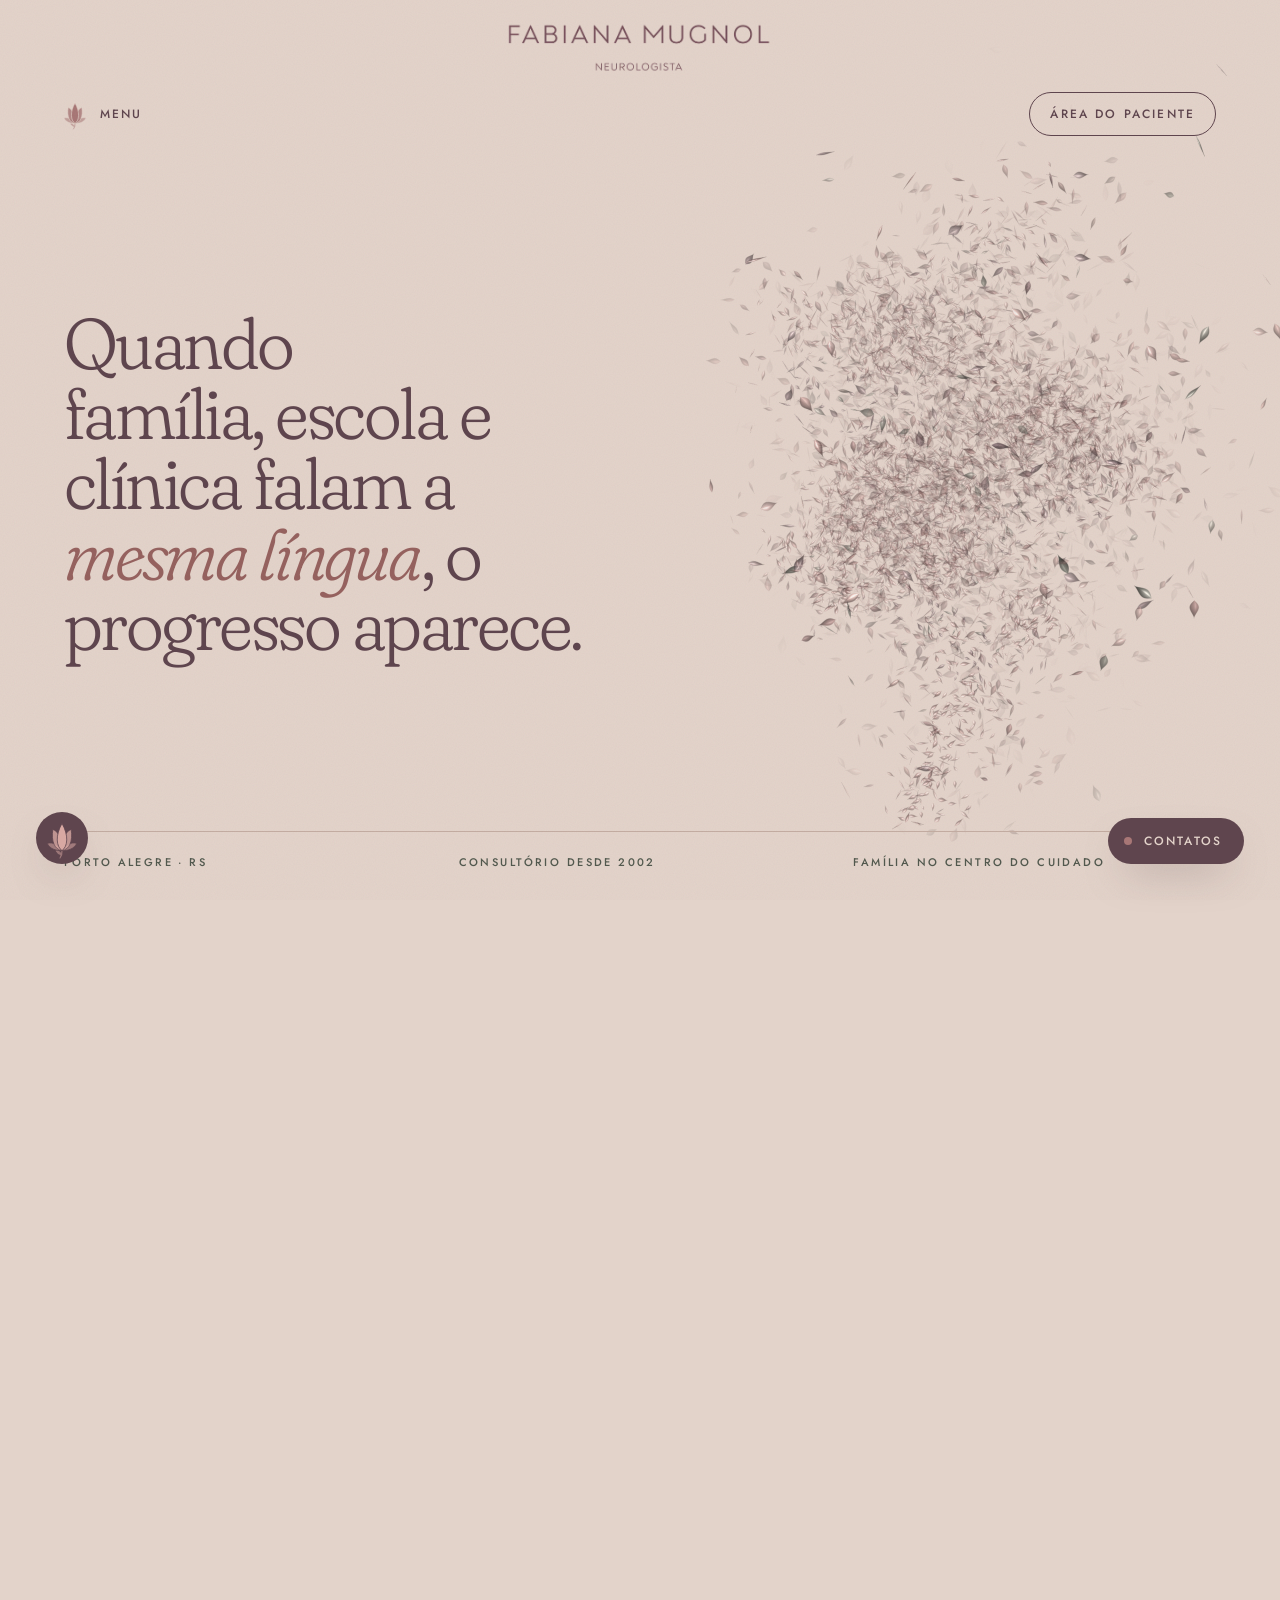
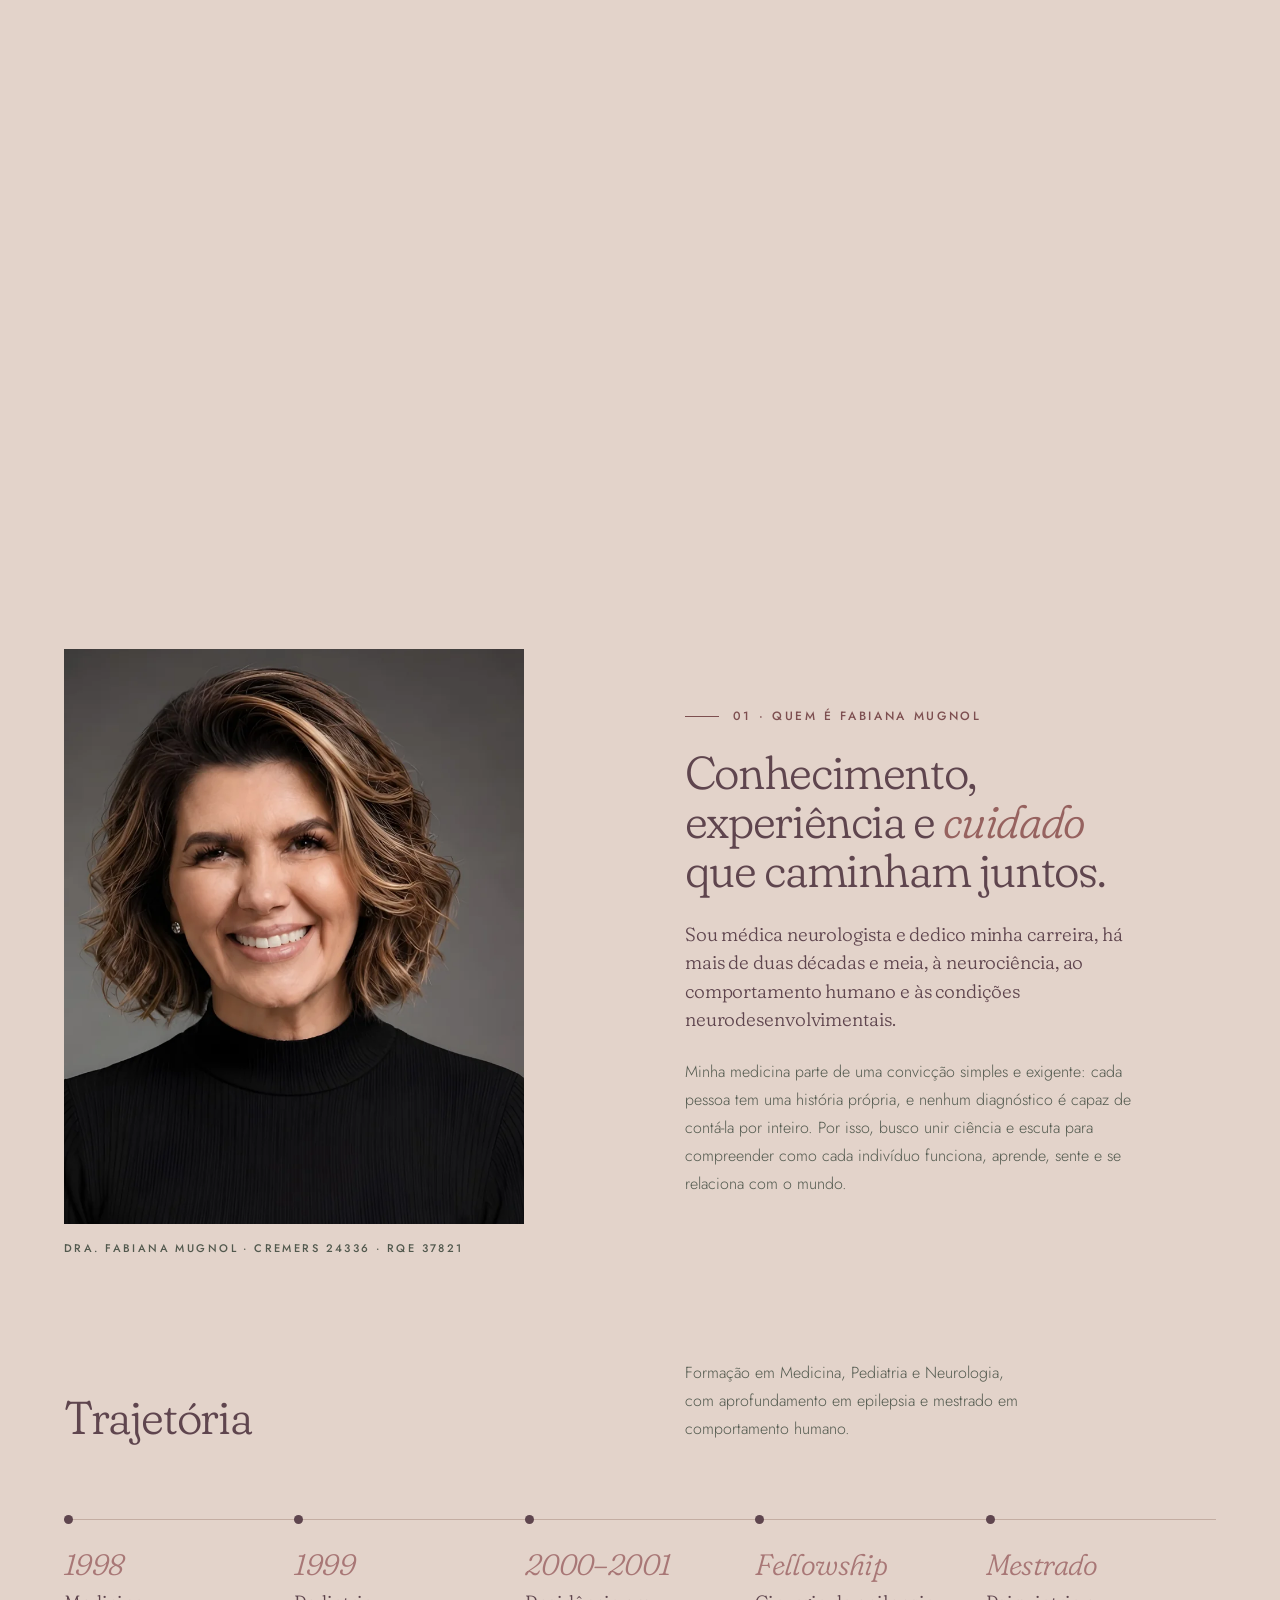
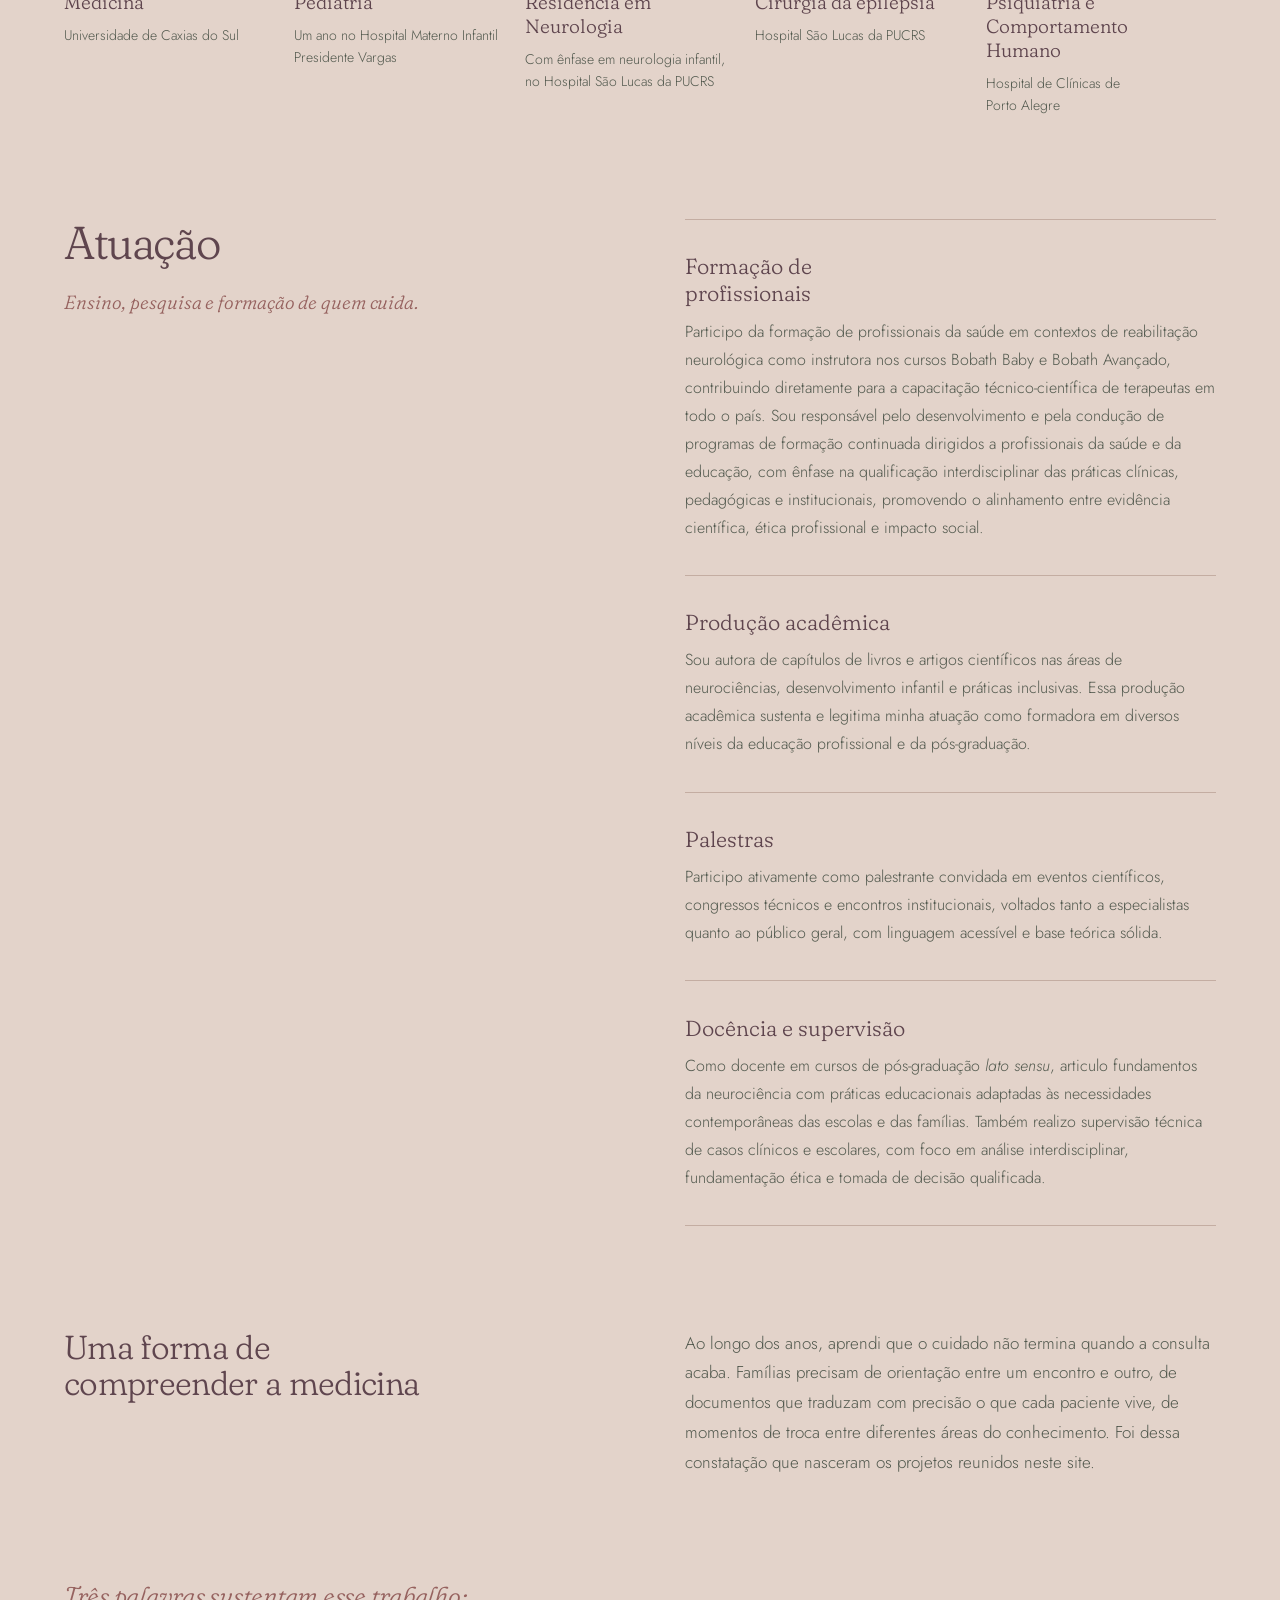
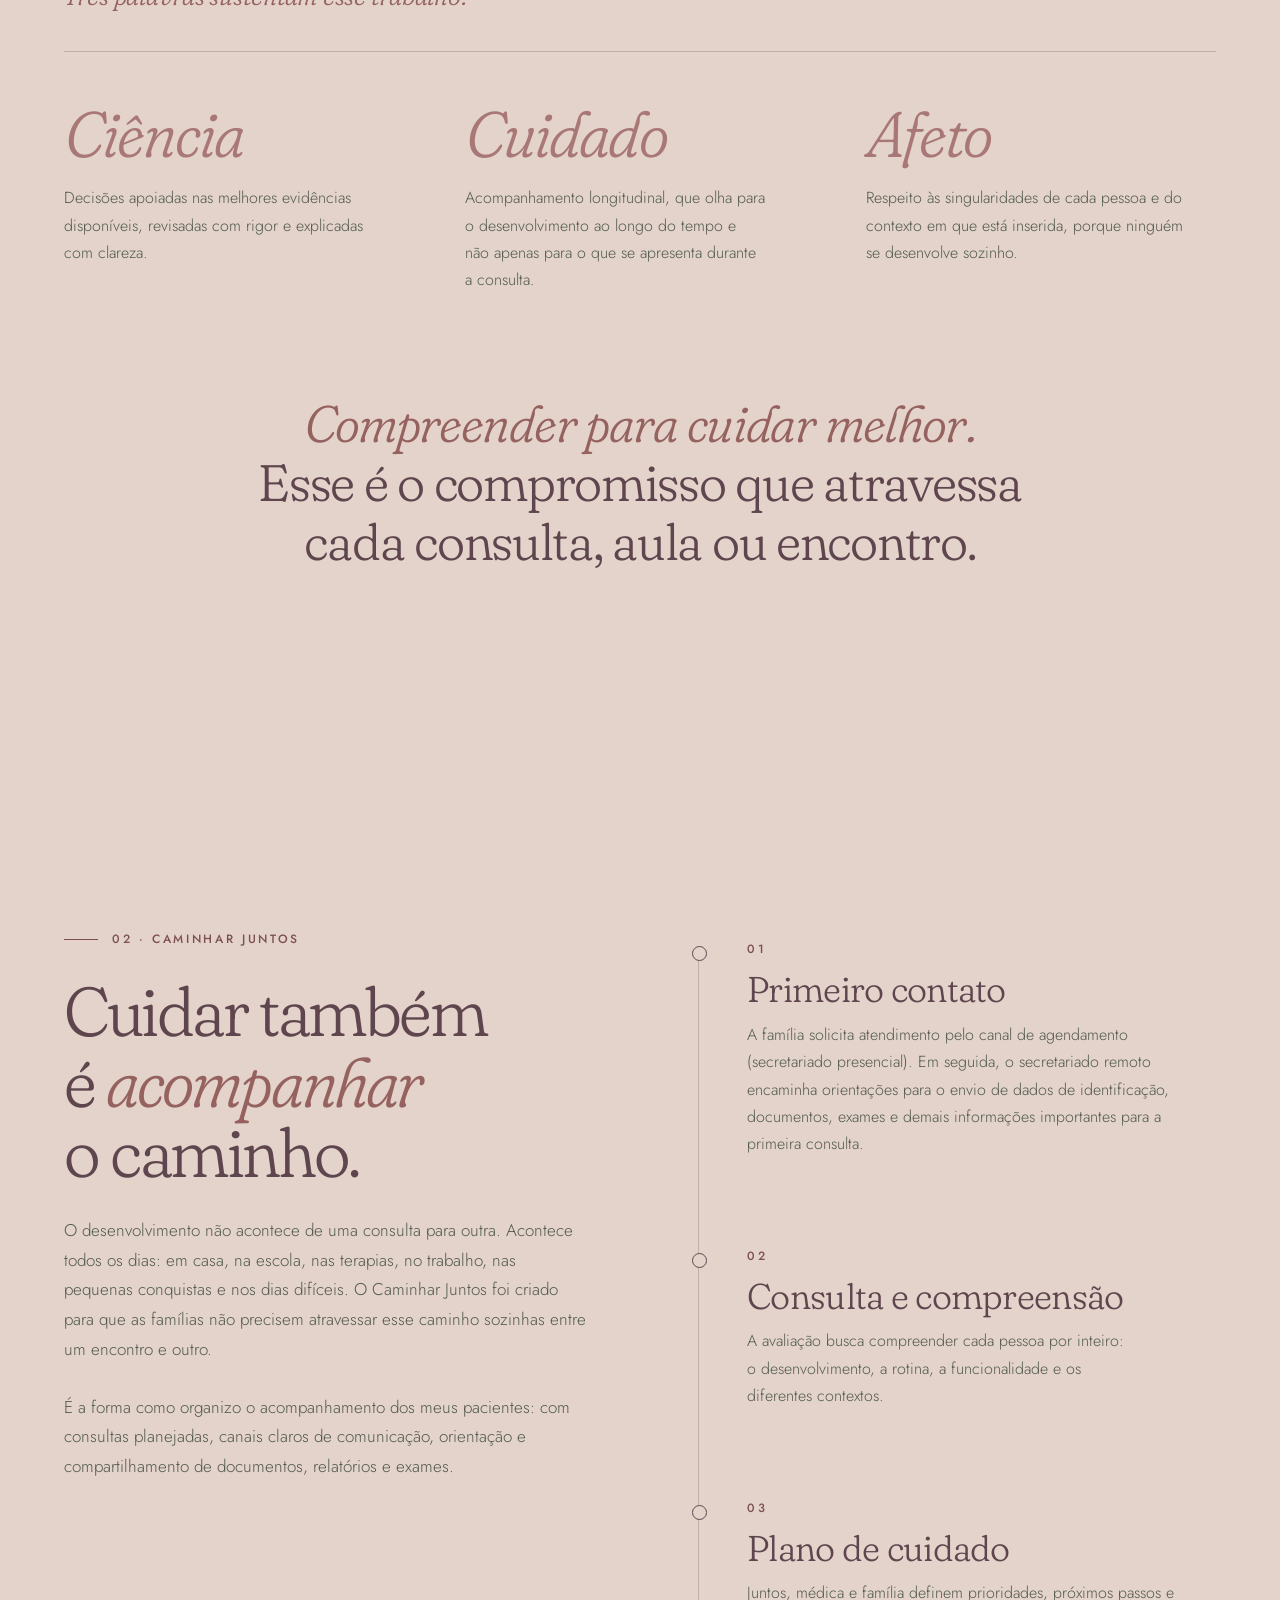
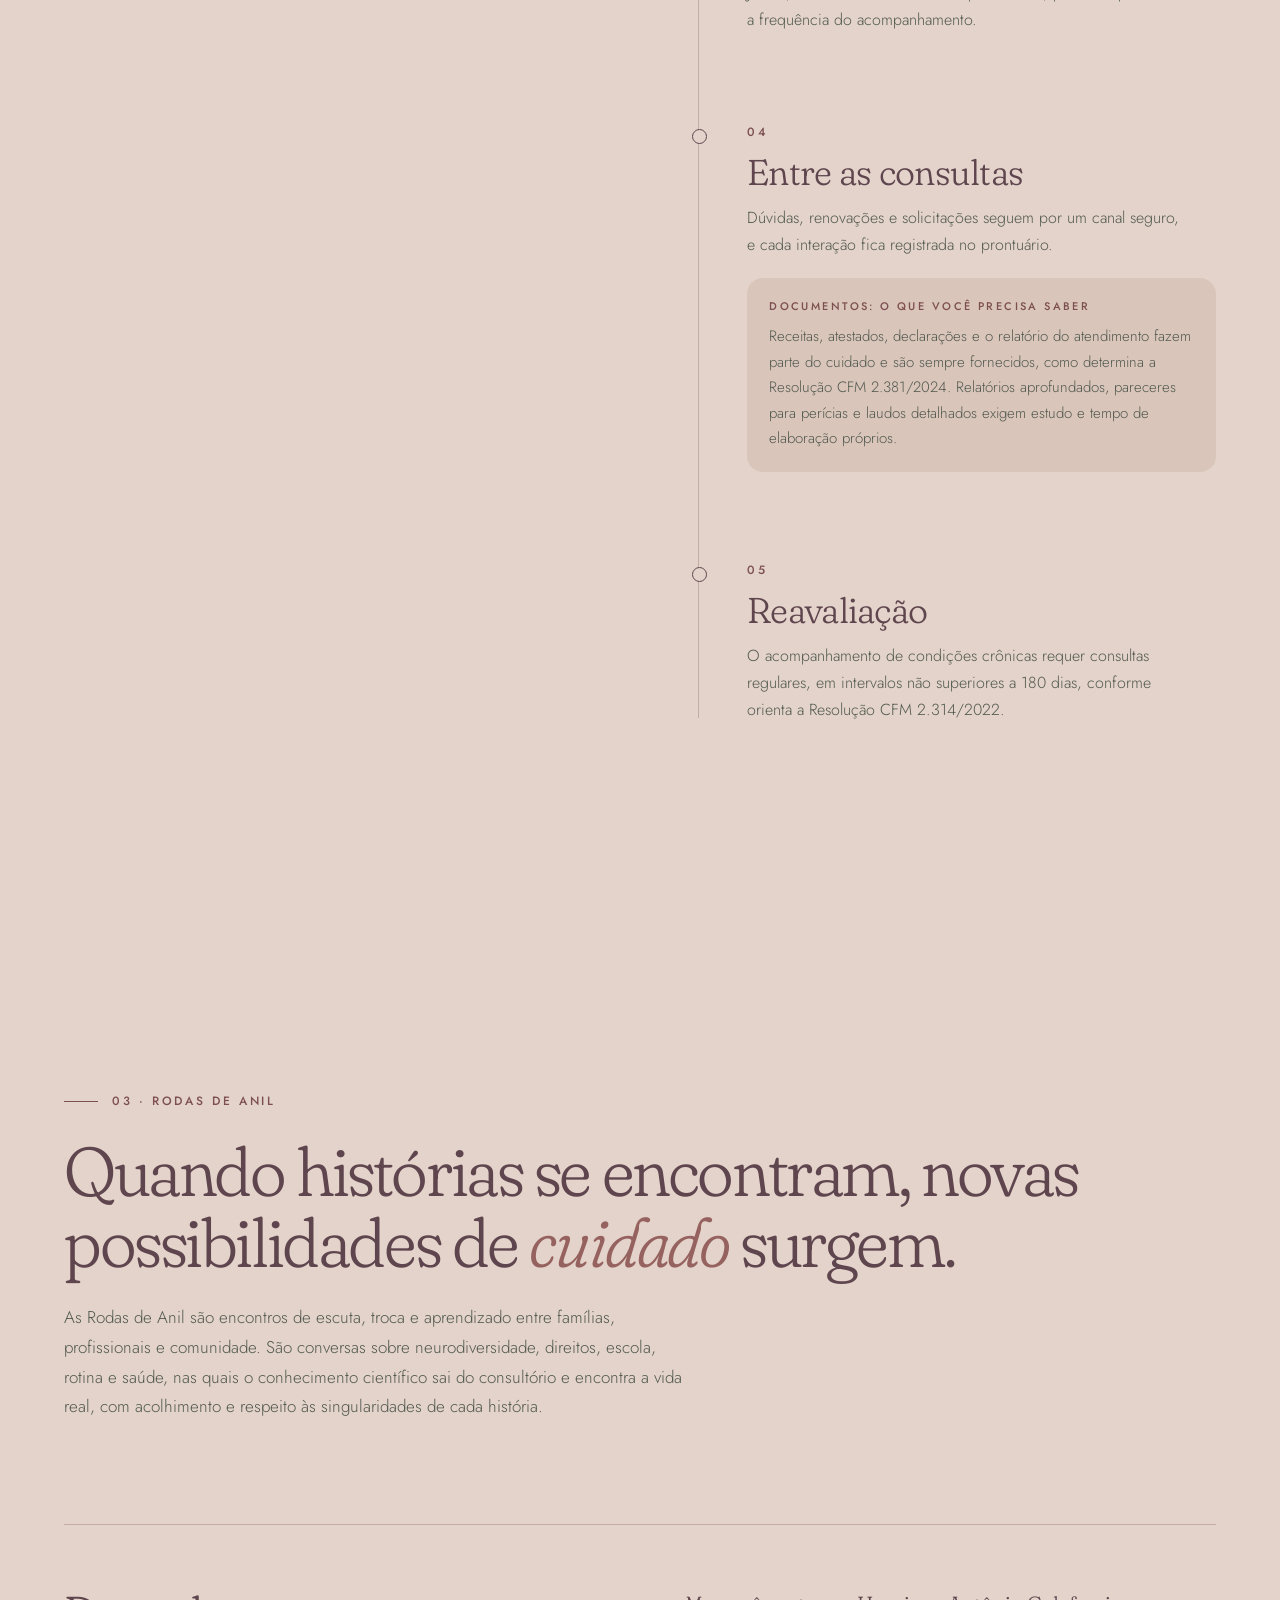
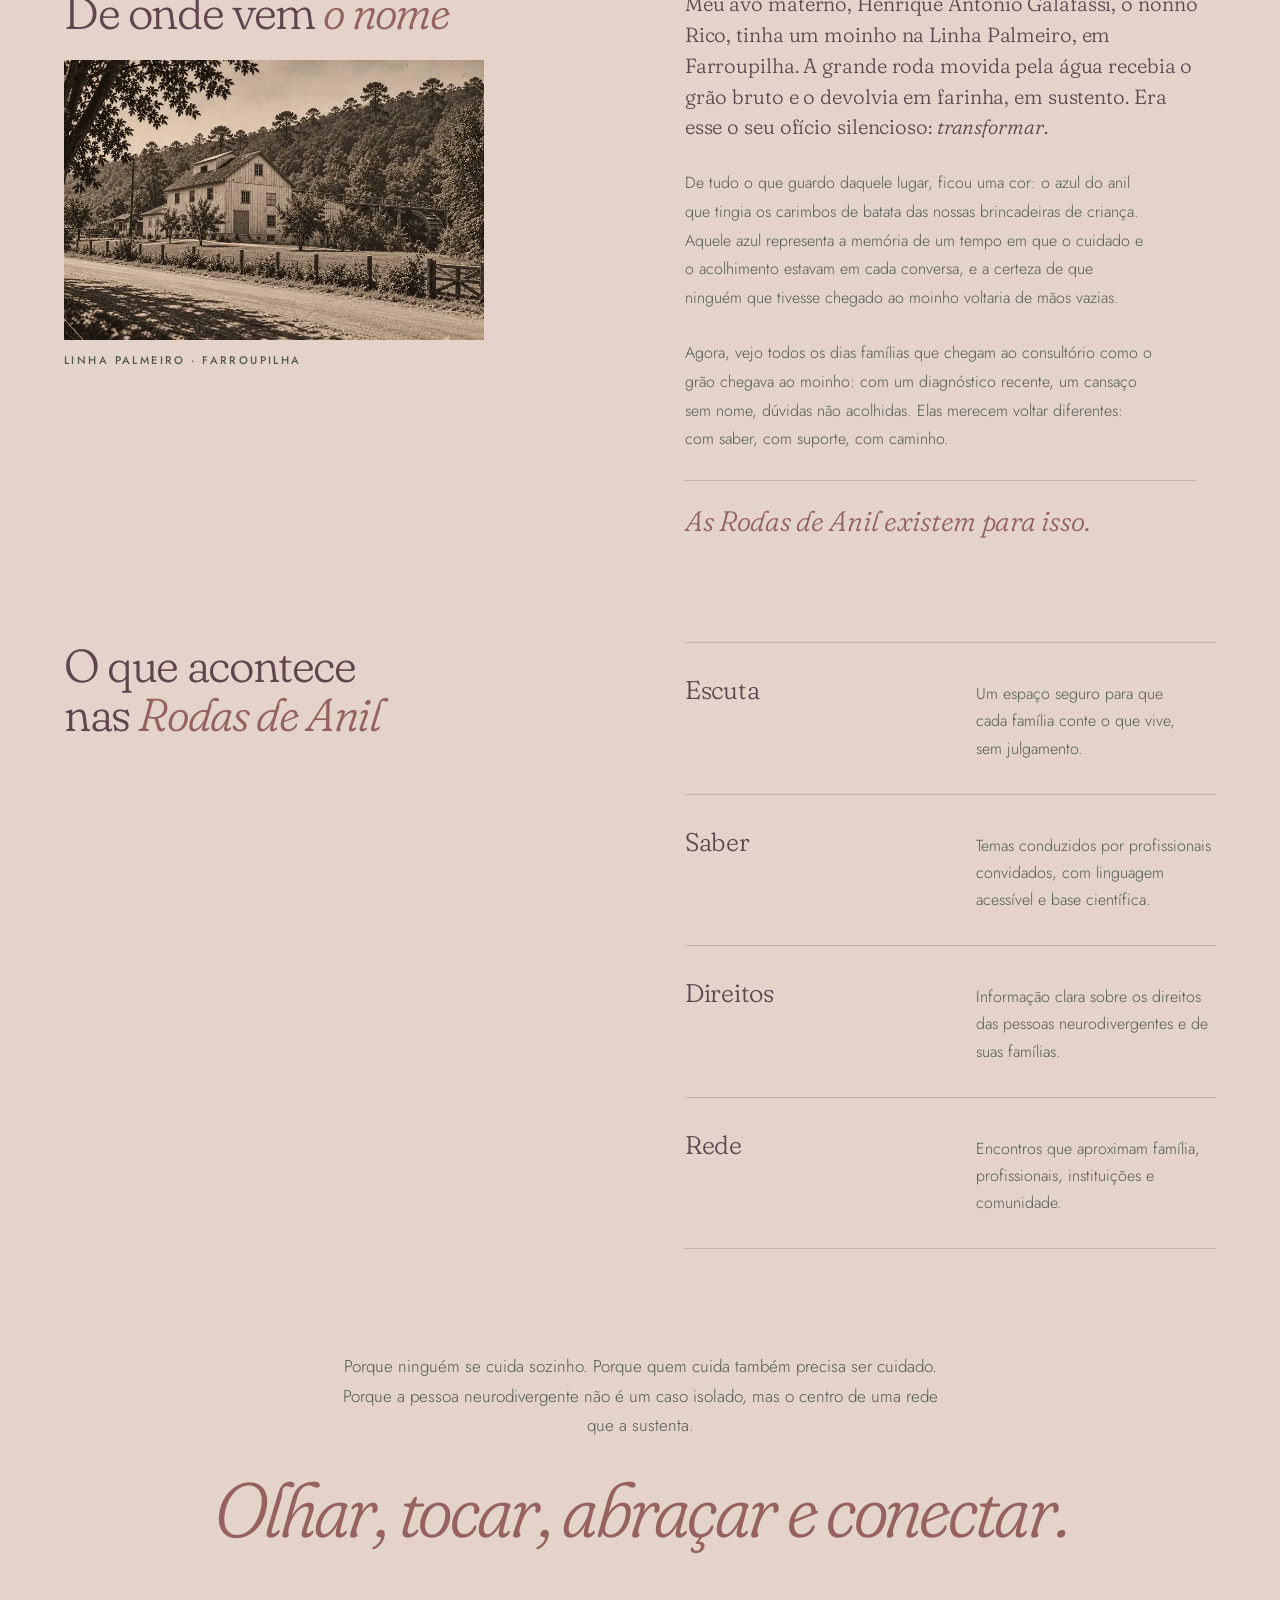
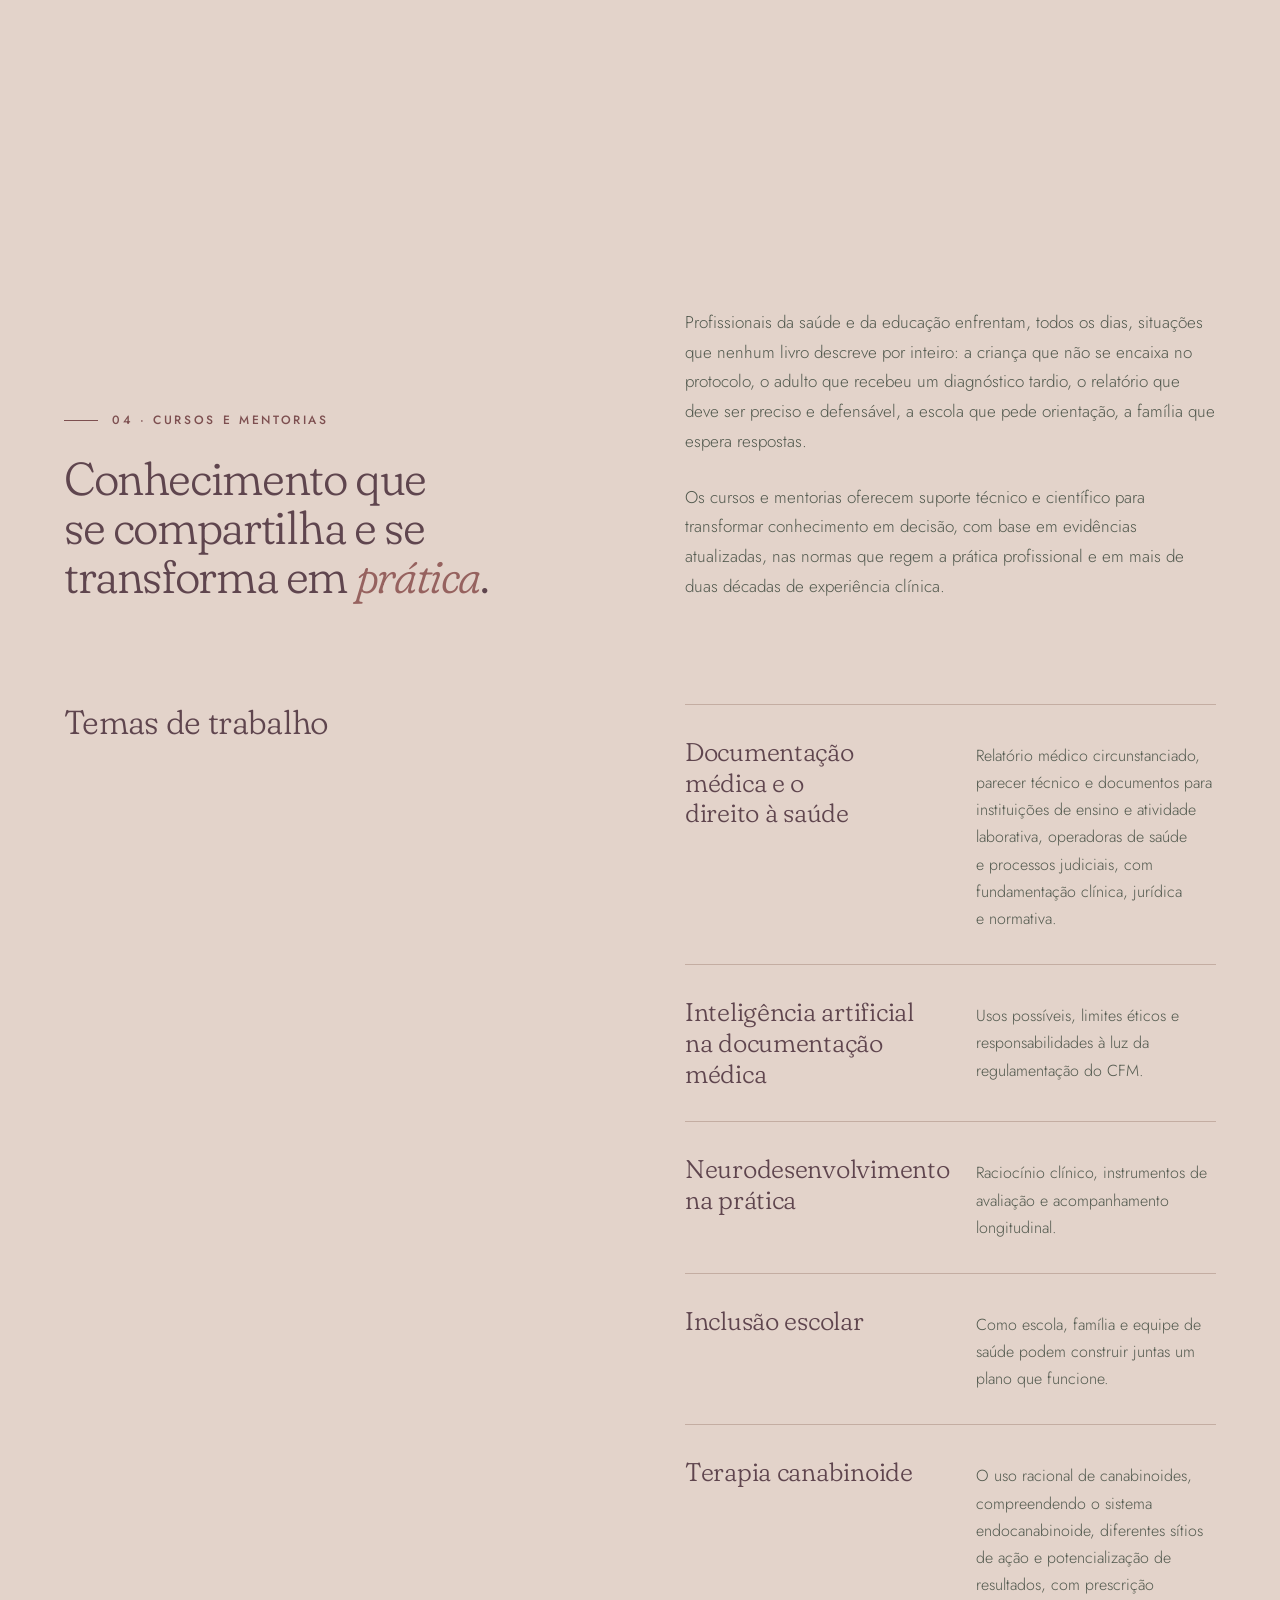
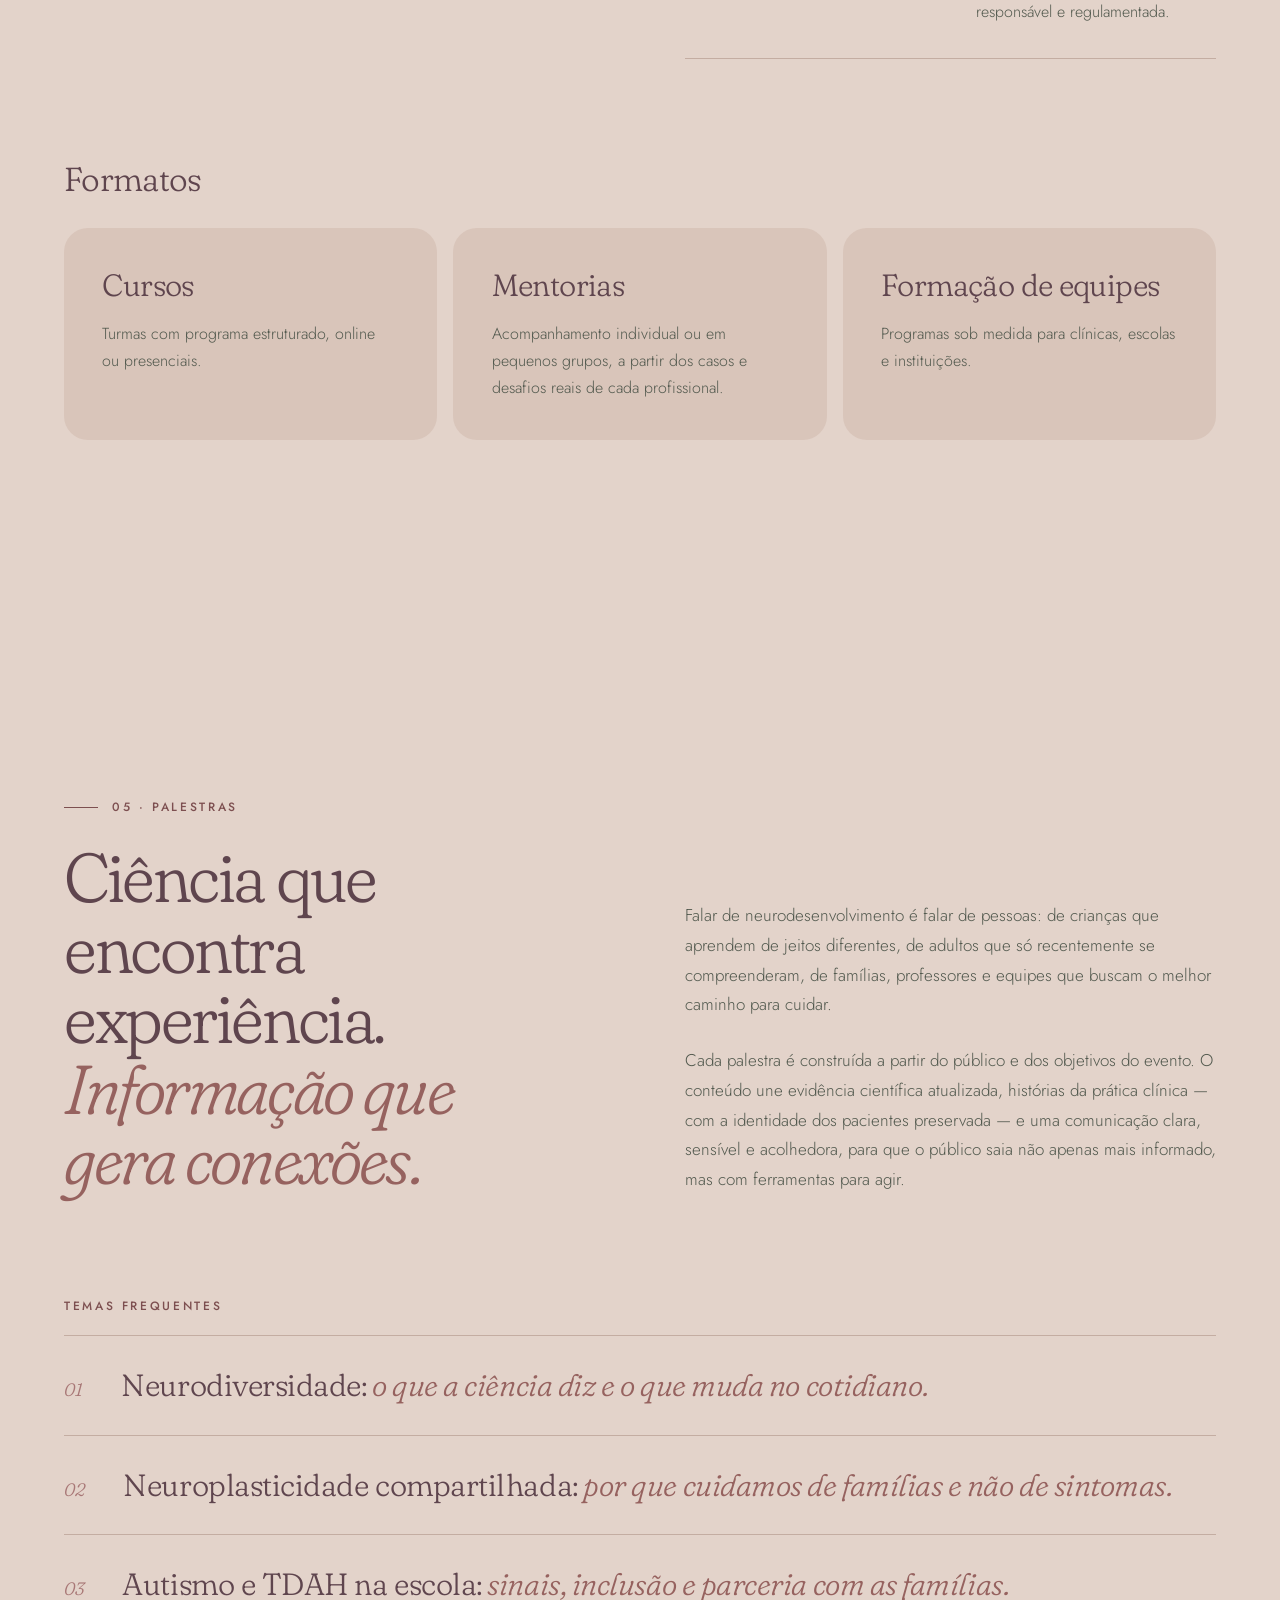
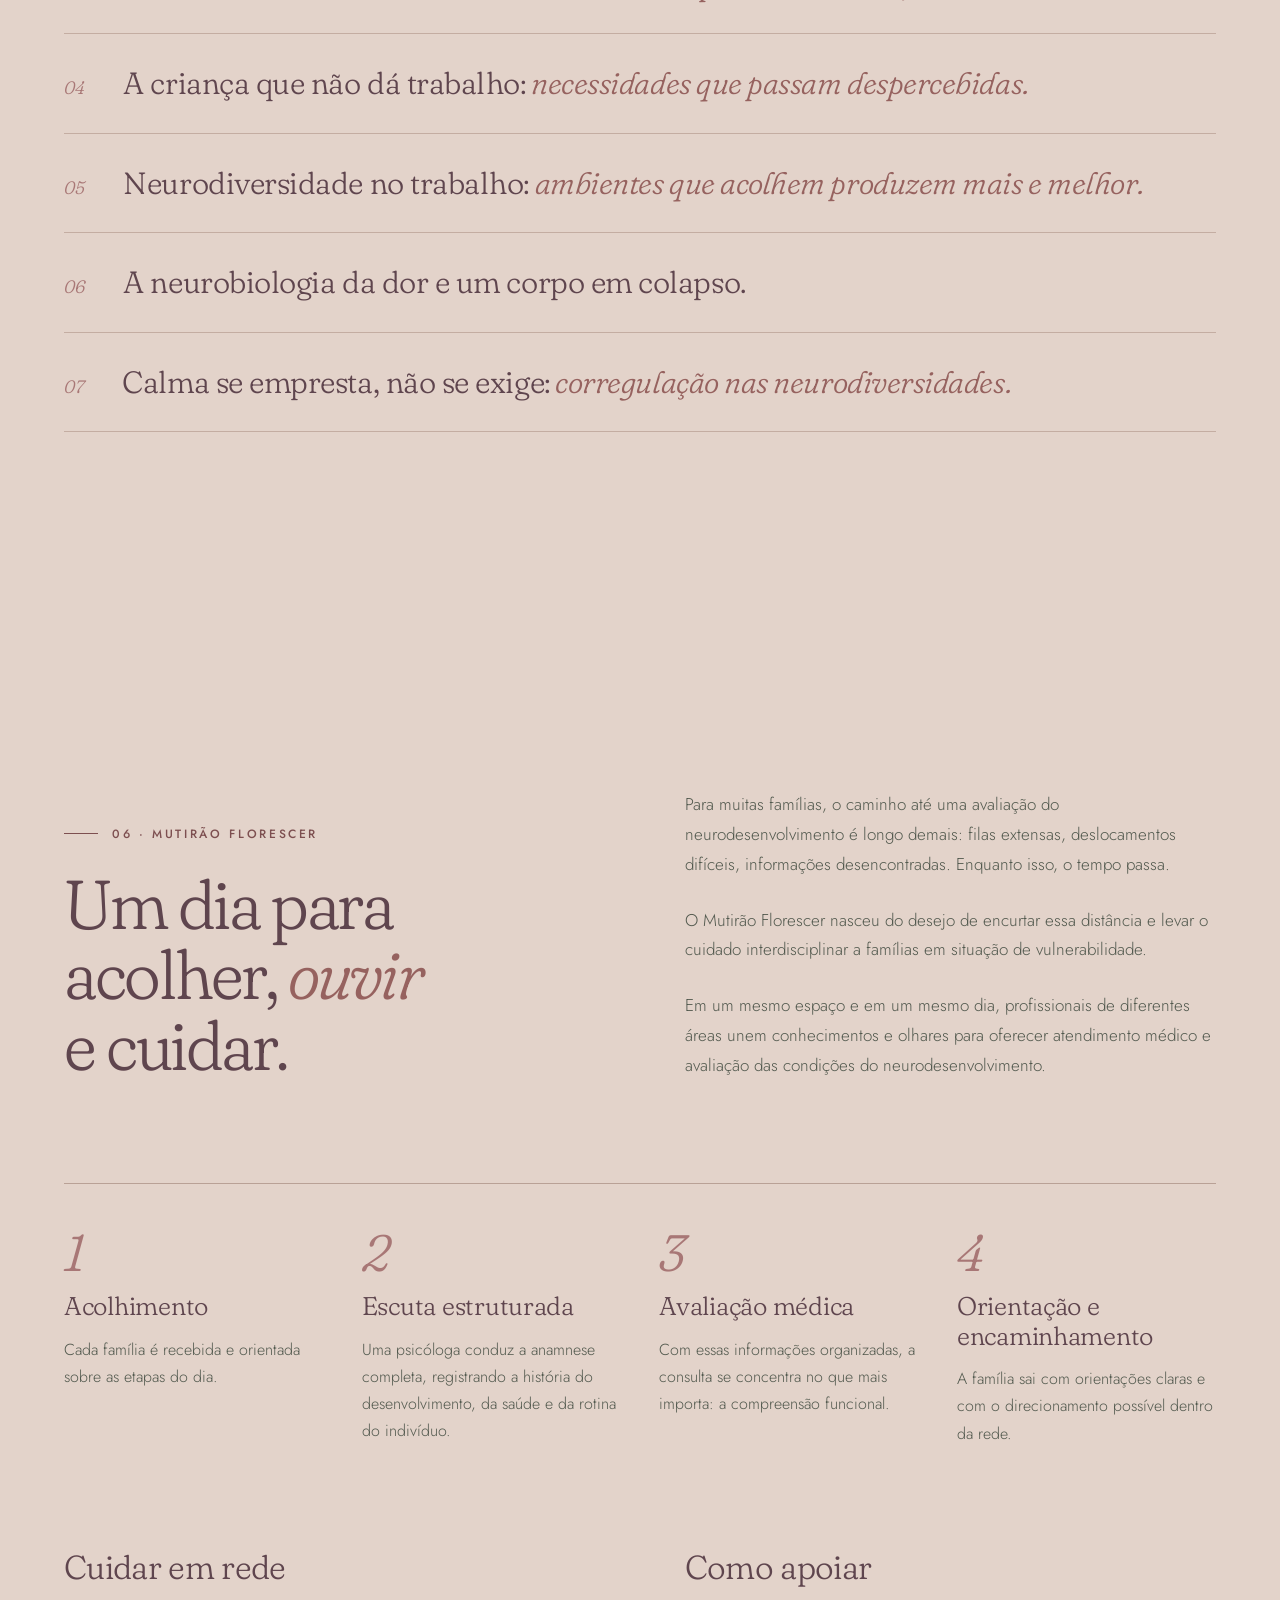
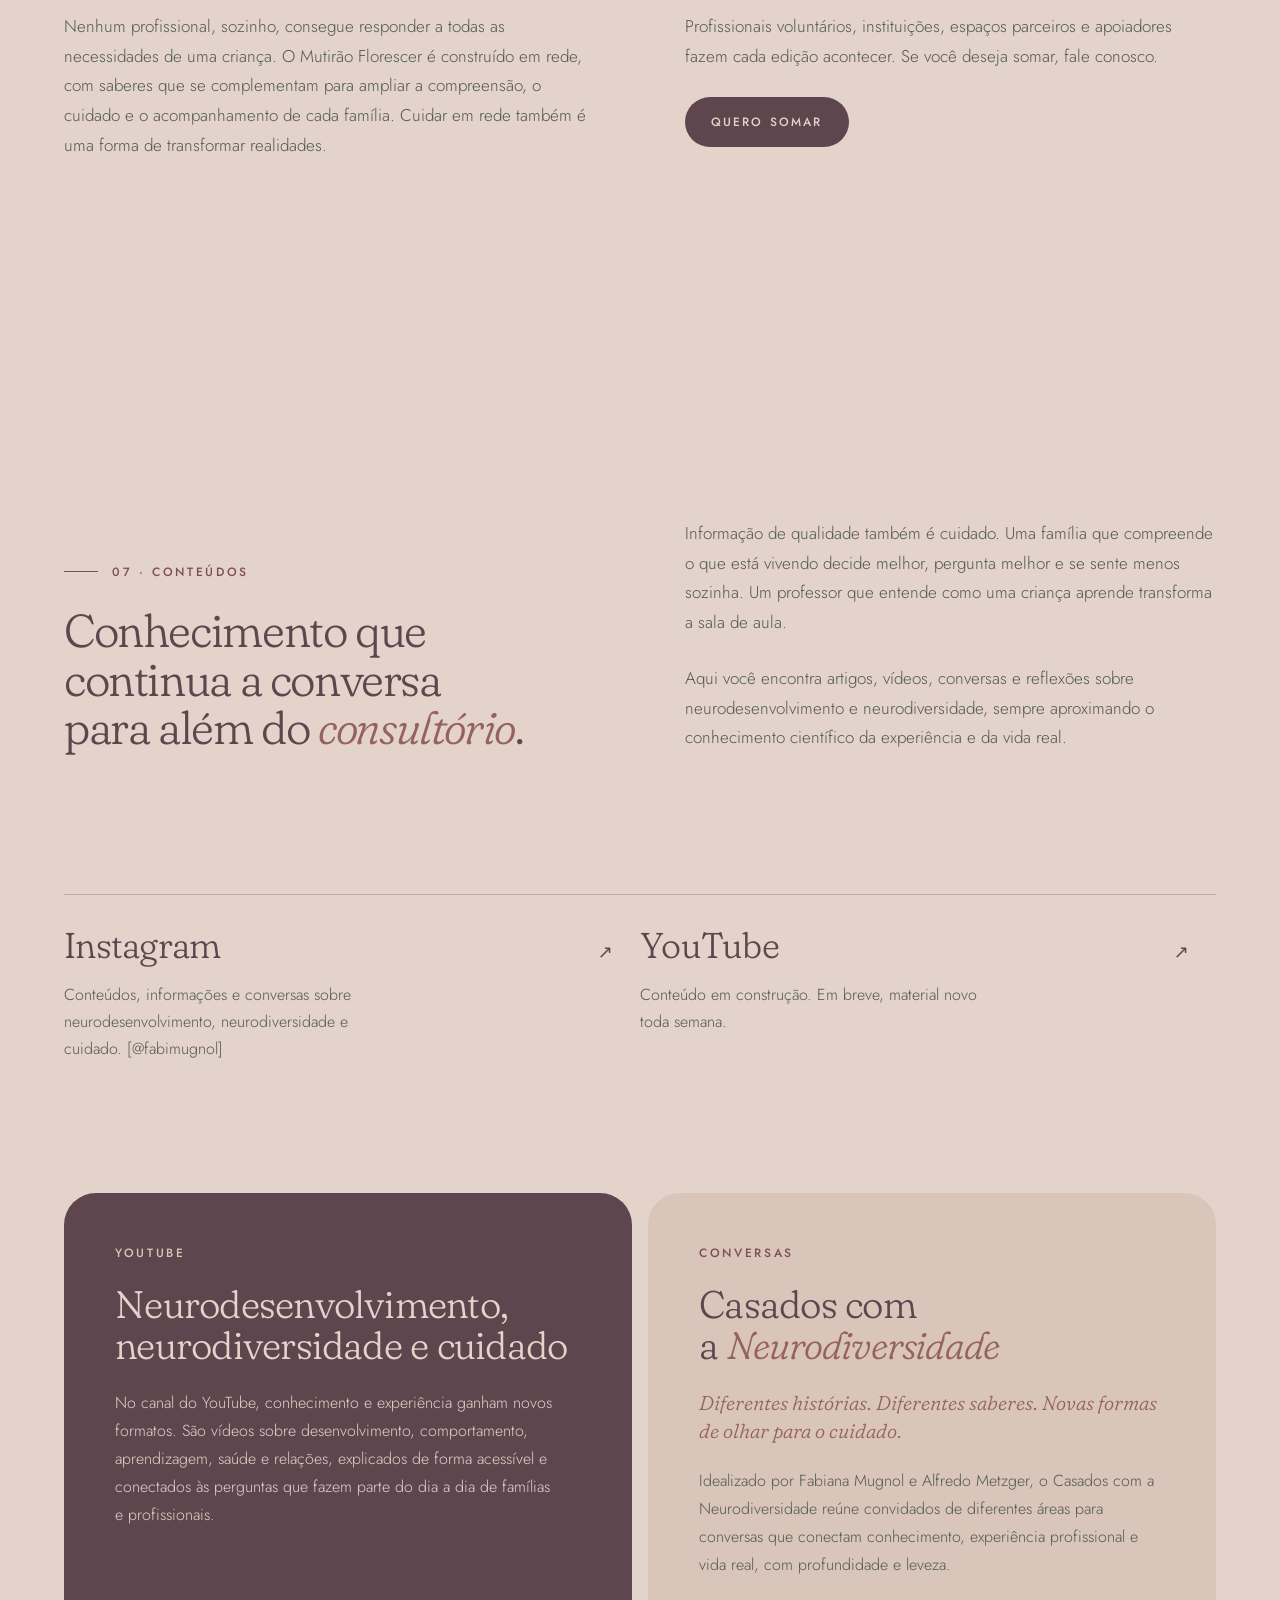
==== commit c28b37cc: "Remove a música do site Sai o botão do menu, o código da trilha, a respiração da flor ligada ao som " ====
--- a/index.html
+++ b/index.html
@@ -107,17 +107,10 @@
       <li style="--i:9"><a href="#contato"><span class="flor-menu__n">10</span><span class="flor-menu__nome">Contato</span></a></li>
     </ol>
     <div class="flor-menu__rodape" style="--i:10">
-      <!-- trilha: Chopin, Berceuse op. 57 (gravação Musopen, domínio público CC0) -->
-      <button class="som" id="som" type="button" aria-pressed="false" aria-label="Ligar a música" title="Ligar a música">
-        <span class="som__barras" aria-hidden="true"><i></i><i></i><i></i><i></i></span>
-        <span class="som__texto"><span class="som__titulo">Música</span><span class="som__obra">Chopin · Berceuse</span></span>
-        <span class="som__estado" aria-hidden="true"></span>
-      </button>
       <a class="flor-menu__paciente" href="/planos/">Área do paciente</a>
     </div>
   </nav>
   <canvas class="flor-petalas" id="flor-petalas" aria-hidden="true"></canvas>
-  <audio id="trilha" src="/assets/audio/berceuse.mp3" loop preload="none"></audio>
 
   <div class="conteudo">
 
--- a/css/site.css
+++ b/css/site.css
@@ -205,9 +205,6 @@
 .flor-gatilho[aria-expanded="true"] .flor-botao__p--e, .flor-gatilho[aria-expanded="true"] .flor-botao__p--d { transition-delay: .03s; }
 .flor-gatilho[aria-expanded="true"] .flor-botao__haste { opacity: 0; }
 .flor-gatilho[aria-expanded="true"] .flor-botao__x { opacity: .9; transform: none; transition-delay: .25s; }
-/* com a música tocando, a flor respira devagar */
-.musica-tocando .flor-botao[aria-expanded="false"] svg { animation: flor-respira 3.6s ease-in-out infinite; }
-@keyframes flor-respira { 50% { transform: scale(1.07); } }
 .fundo-escuro .flor-botao { background: var(--nude); color: var(--rose); }
 .fundo-escuro .flor-menu { background: #46323a; }
 .fundo-escuro .flor-botao__p { stroke: var(--nude); }
@@ -289,35 +286,10 @@
 }
 .flor-menu__paciente:hover { background: var(--nude); color: var(--vinho); }
 
-/* música: linha dentro do painel; barras dançam enquanto toca */
-.som {
-  display: flex; align-items: center; gap: 14px; width: 100%; padding: 10px 14px; border: 0; border-radius: 16px; cursor: pointer;
-  background: rgba(227, 211, 202, .08); color: var(--nude); font-family: inherit; text-align: left;
-  transition: background .4s;
-}
-.som:hover { background: rgba(227, 211, 202, .14); }
-.som:focus-visible { outline: 2px solid var(--rose-claro); outline-offset: 2px; }
-.som__barras { display: flex; align-items: flex-end; gap: 3px; height: 14px; flex: none; }
-.som__barras i { display: block; width: 2px; height: 4px; border-radius: 1px; background: var(--rose-claro); transition: height .4s var(--ease); }
-.som.tocando .som__barras i { animation: som-barra 1.2s ease-in-out infinite alternate; }
-.som.tocando .som__barras i:nth-child(2) { animation-delay: -.4s; animation-duration: 1s; }
-.som.tocando .som__barras i:nth-child(3) { animation-delay: -.8s; animation-duration: 1.4s; }
-.som.tocando .som__barras i:nth-child(4) { animation-delay: -.2s; animation-duration: 1.1s; }
-@keyframes som-barra { from { height: 3px; } to { height: 14px; } }
-.som__texto { display: flex; flex-direction: column; gap: 1px; flex: 1; }
-.som__titulo { font-size: 10.5px; font-weight: 500; letter-spacing: .22em; text-transform: uppercase; }
-.som__obra { font-family: var(--serif); font-style: italic; font-size: 14px; color: var(--rose-claro); }
-.som__estado { font-size: 10px; letter-spacing: .18em; text-transform: uppercase; opacity: .7; }
-.som__estado::after { content: "ligada"; }
-.som[aria-pressed="false"] .som__estado::after { content: "desligada"; }
-.som[aria-pressed="false"] .som__barras { opacity: .45; }
-
 /* pétalas que constroem e desfazem o painel */
 .flor-petalas { position: fixed; inset: 0; z-index: 8; width: 100%; height: 100%; pointer-events: none; }
 
 @media (prefers-reduced-motion: reduce) {
-  .som.tocando .som__barras i { animation: none; height: 9px; }
-  .musica-tocando .flor-botao svg { animation: none; }
 }
 
 /* escolha entre os 3 WhatsApps */
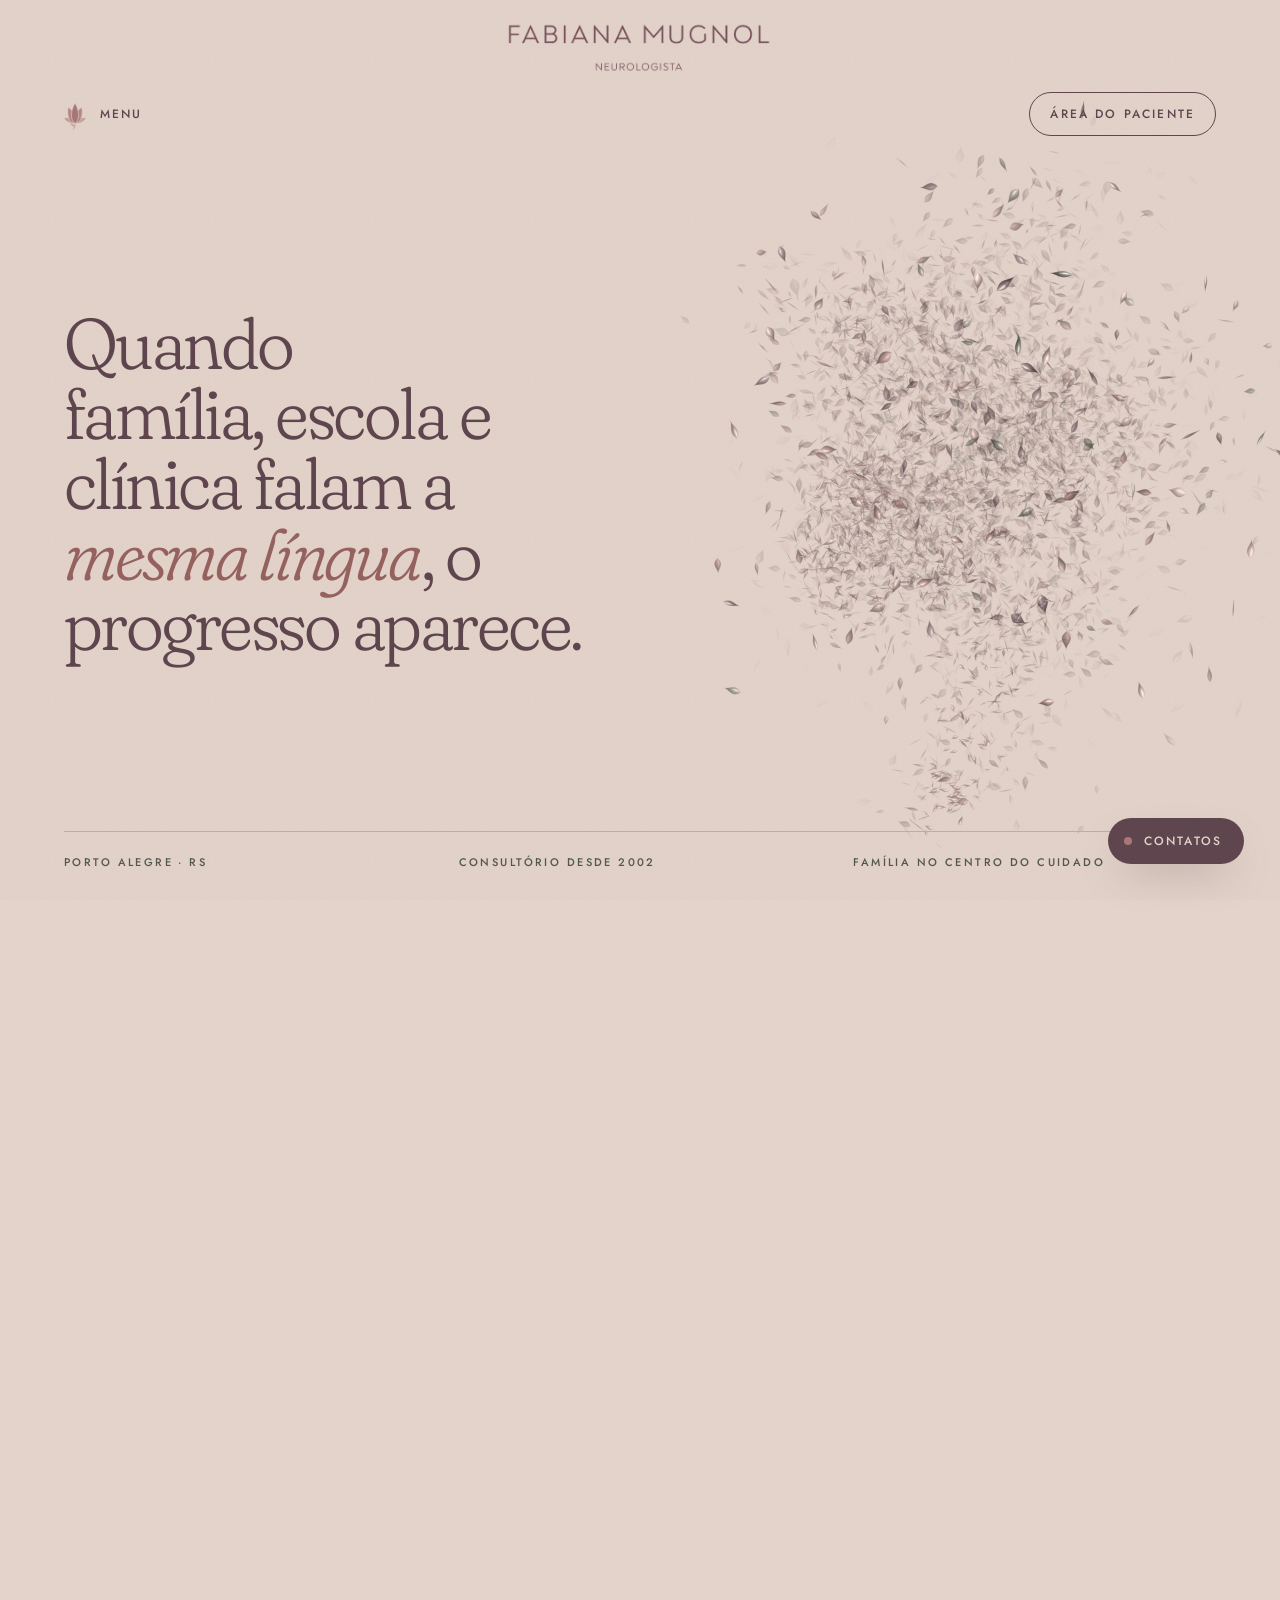
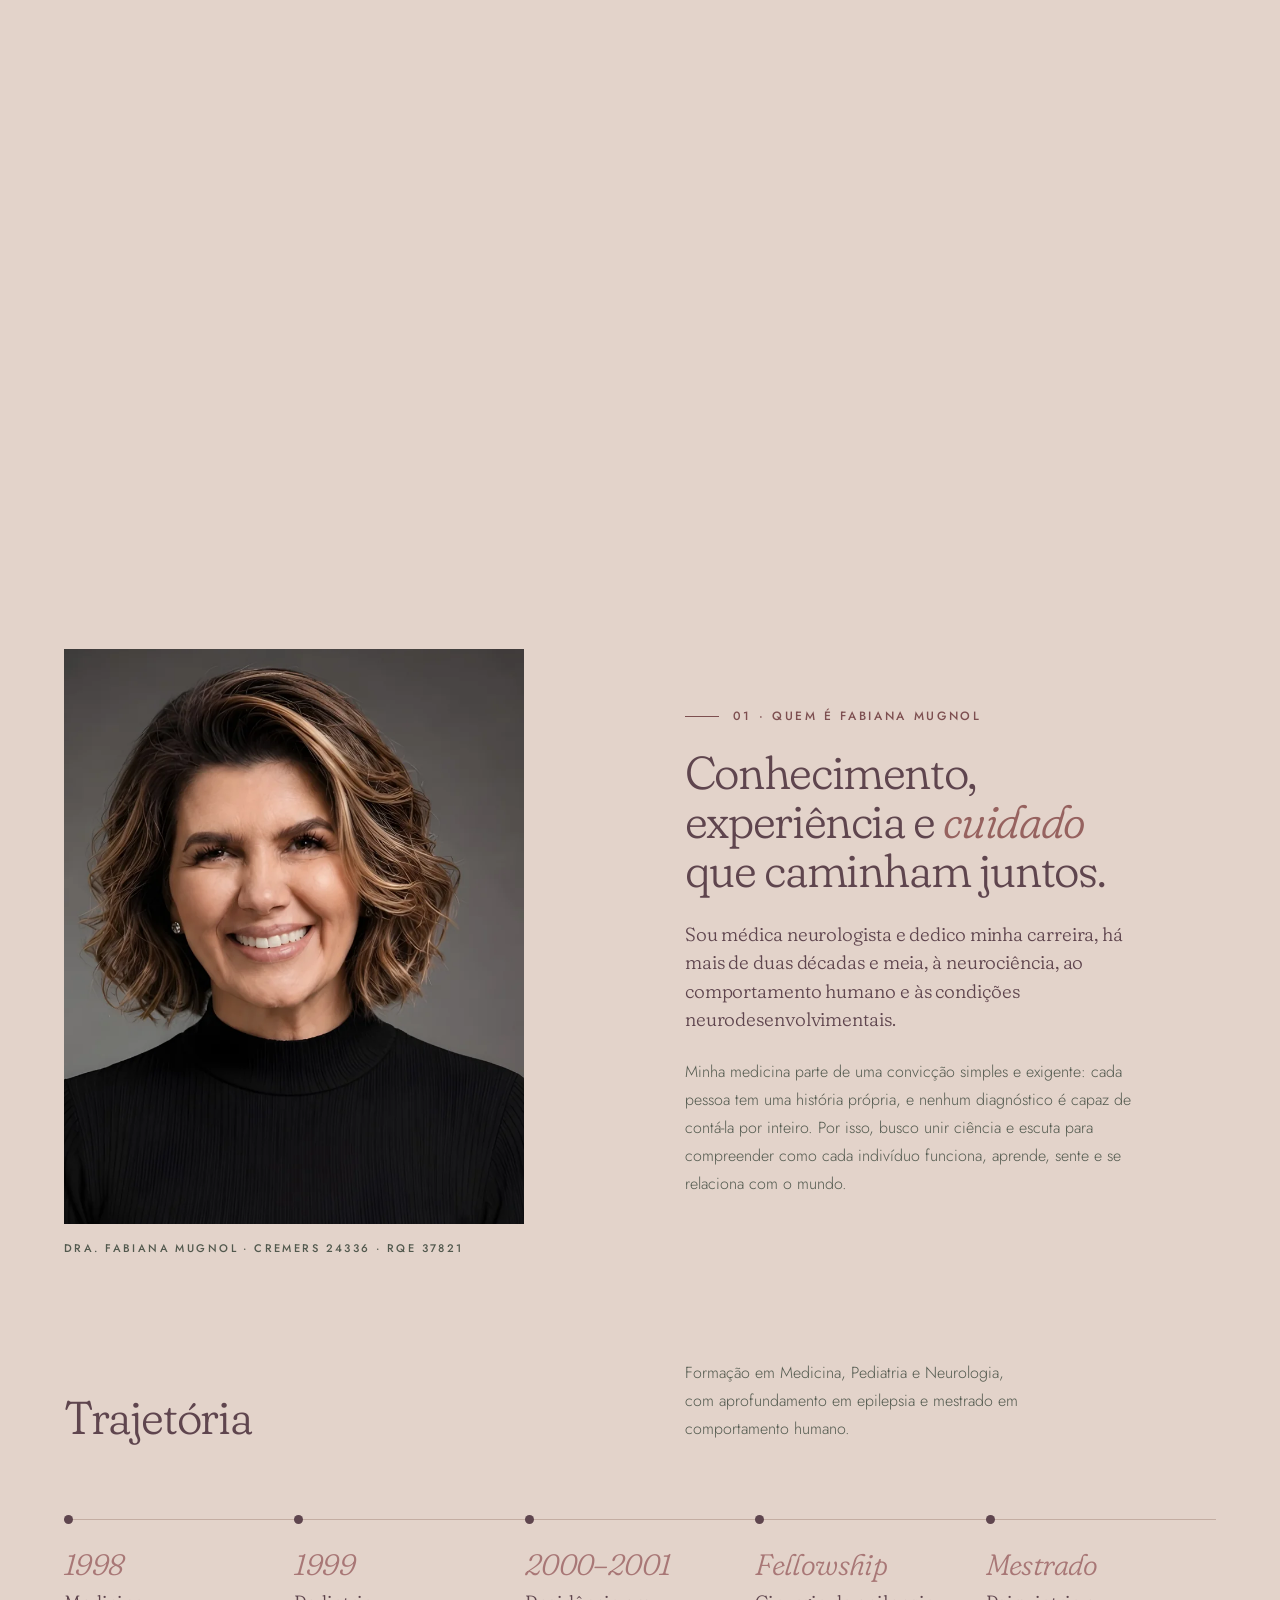
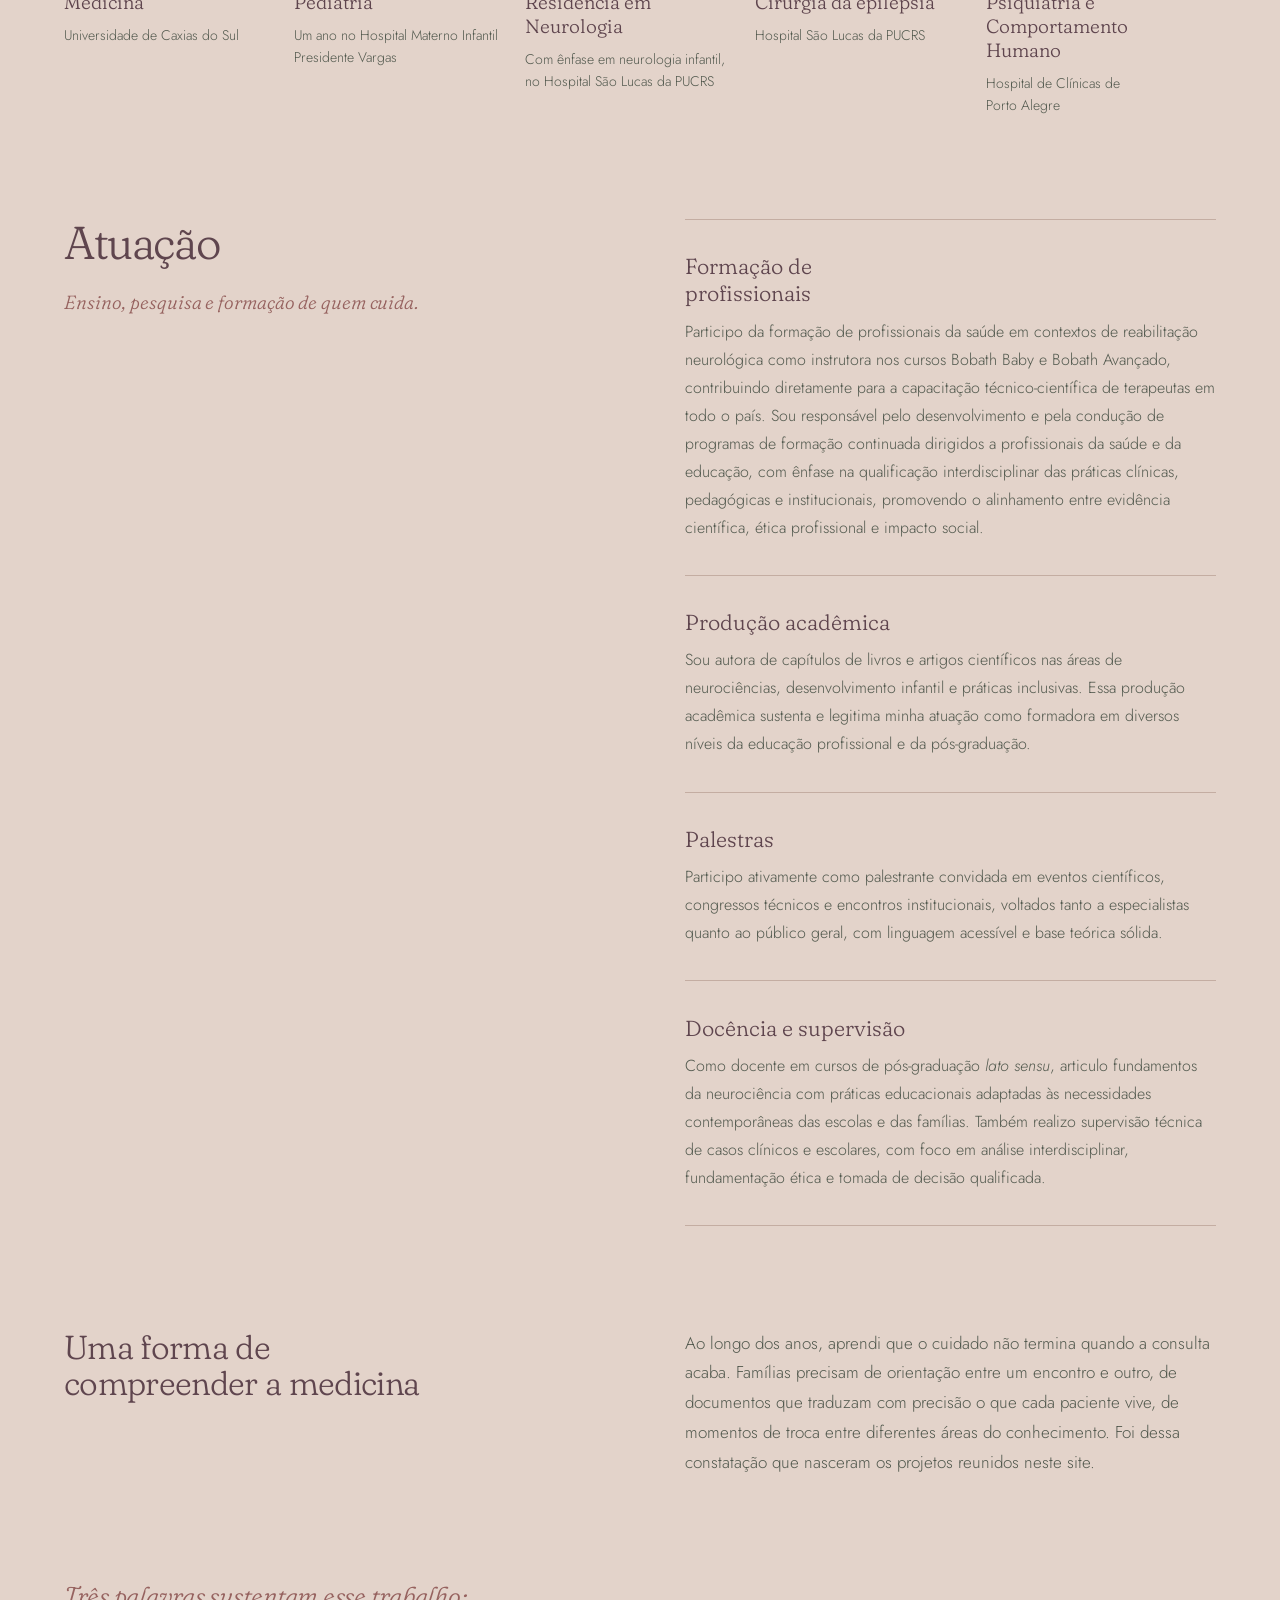
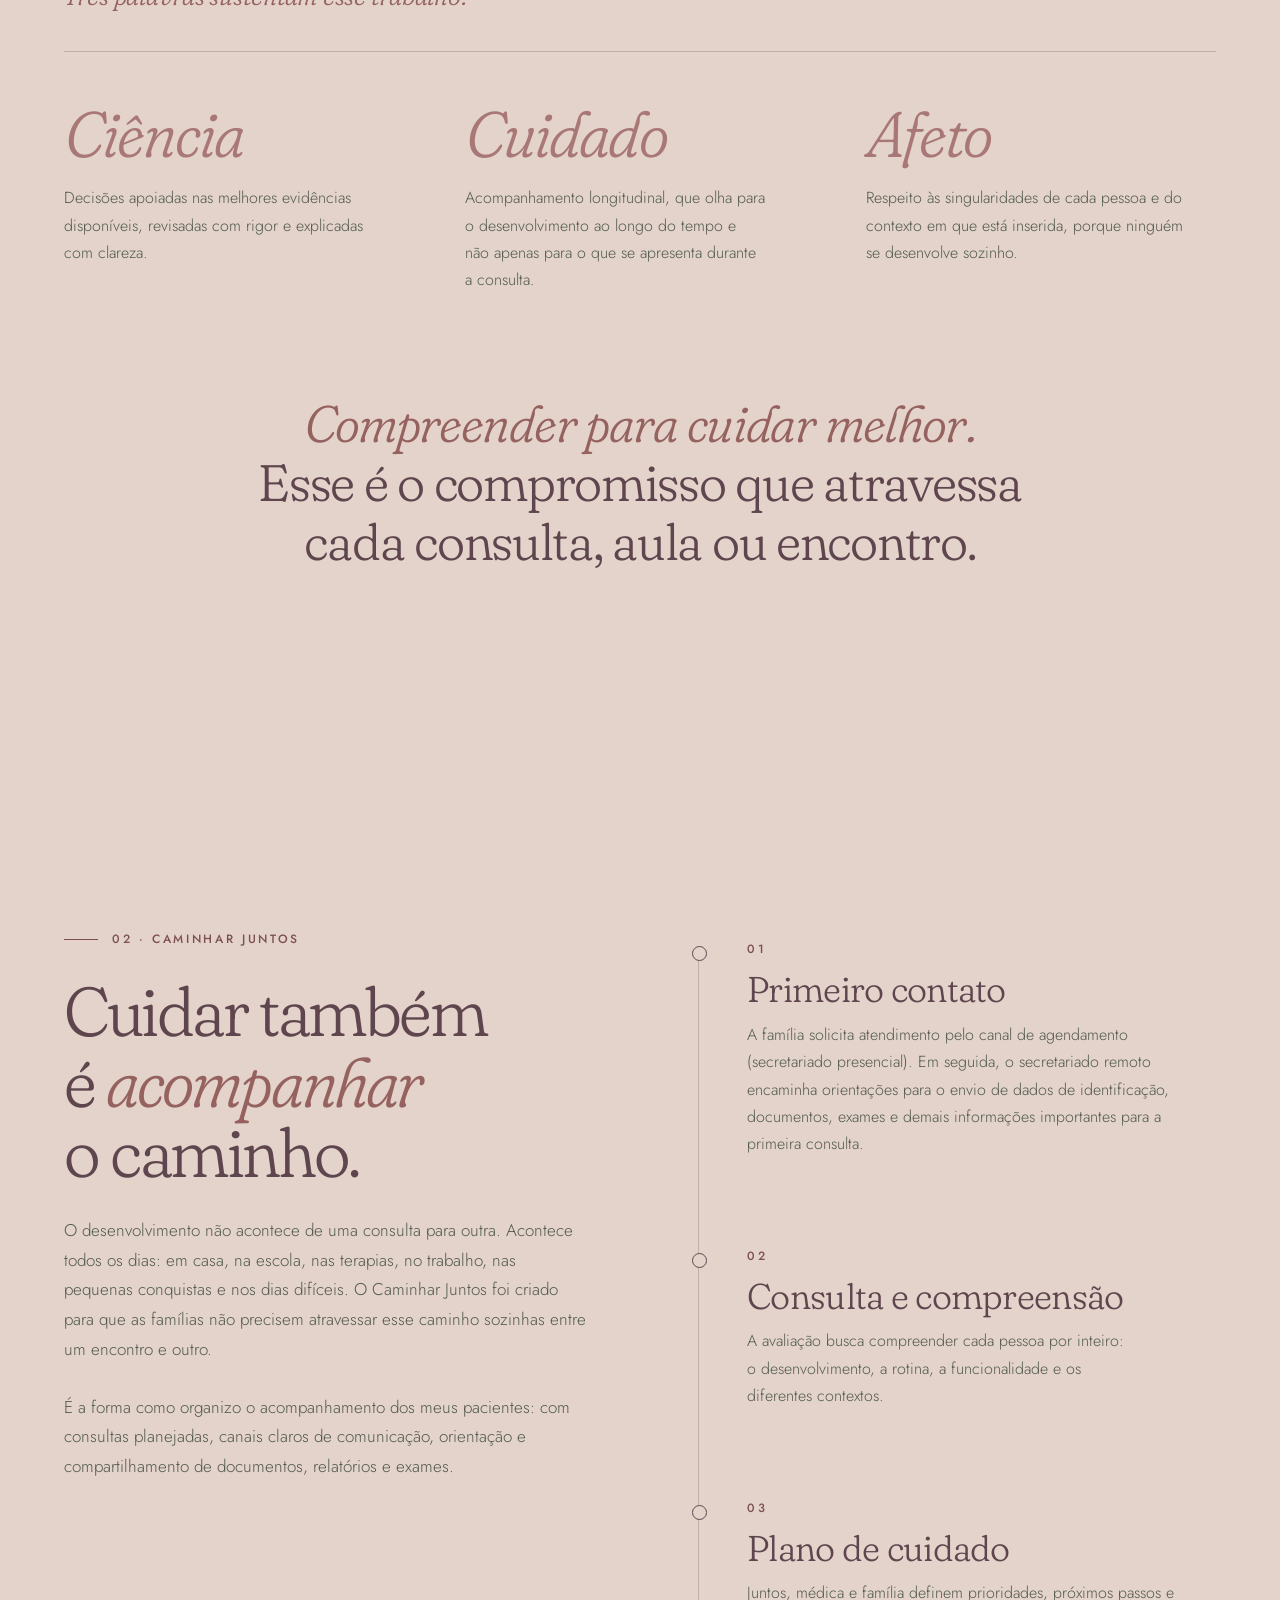
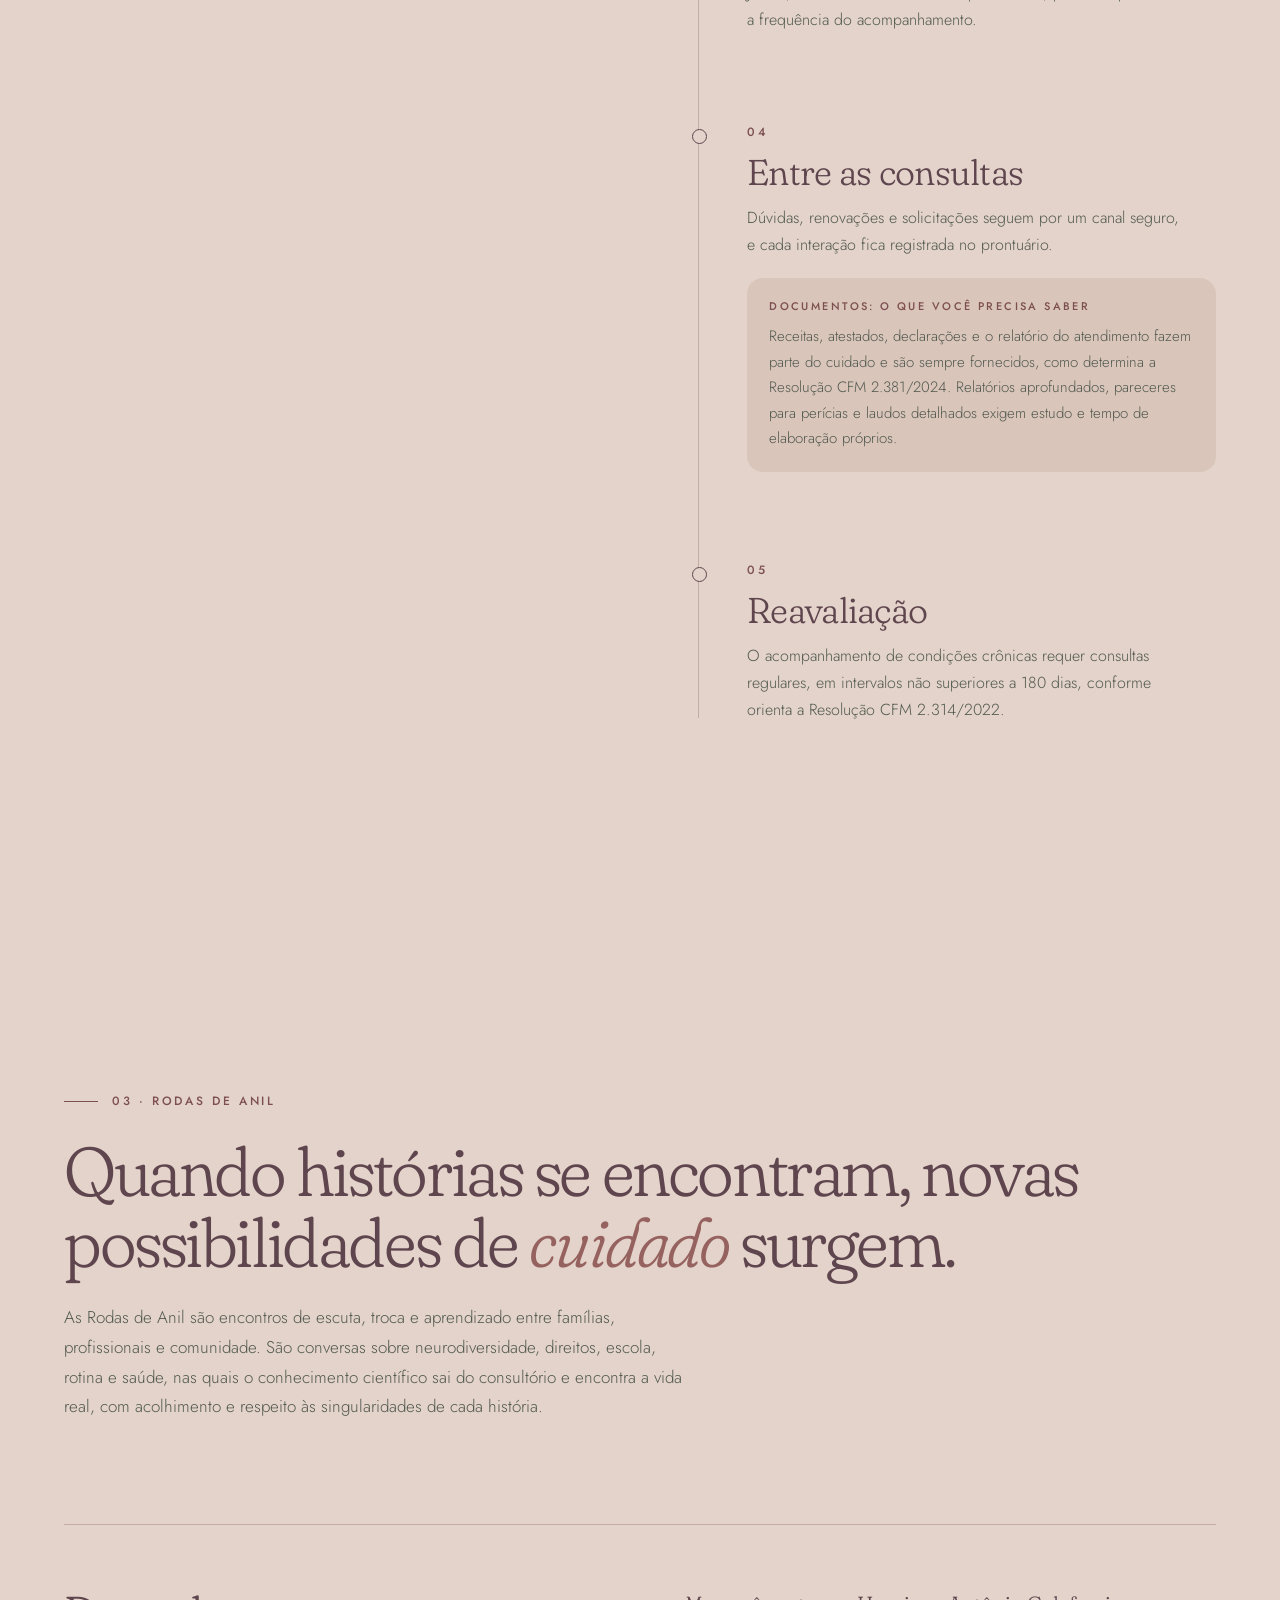
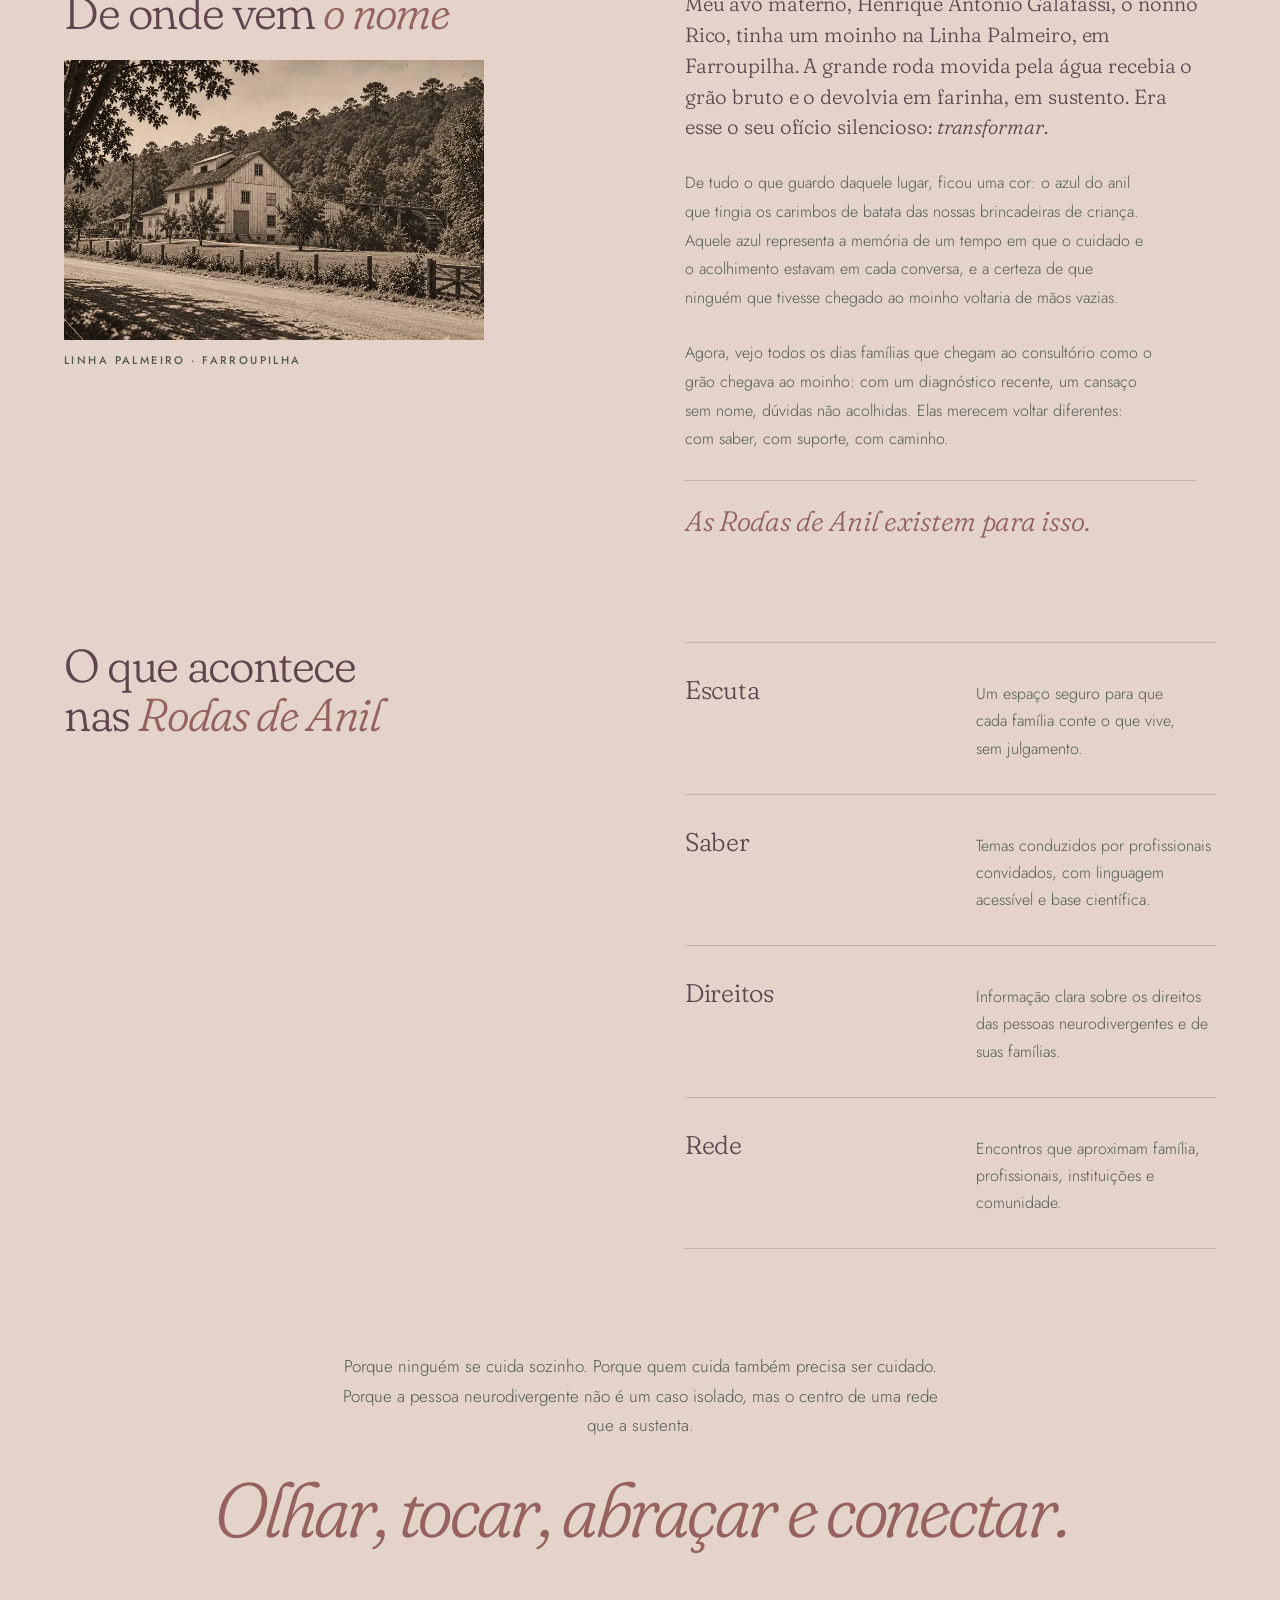
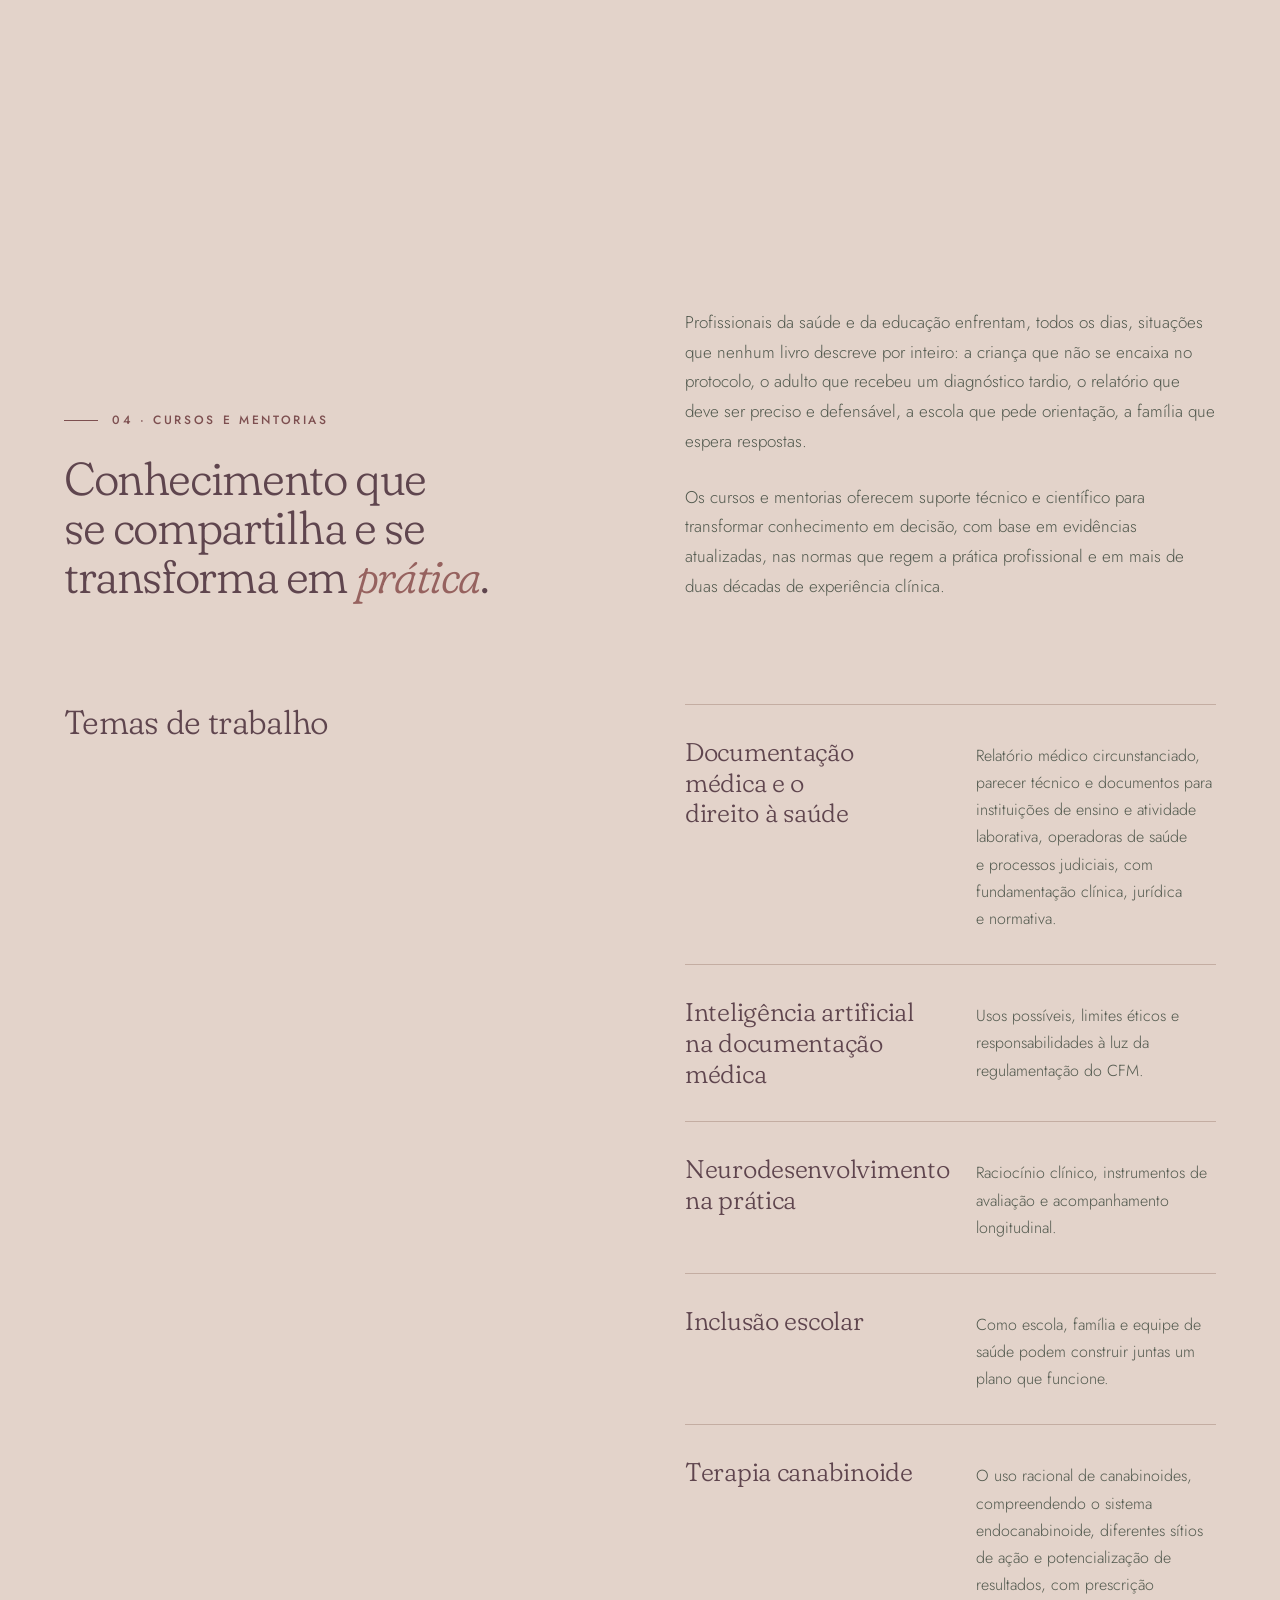
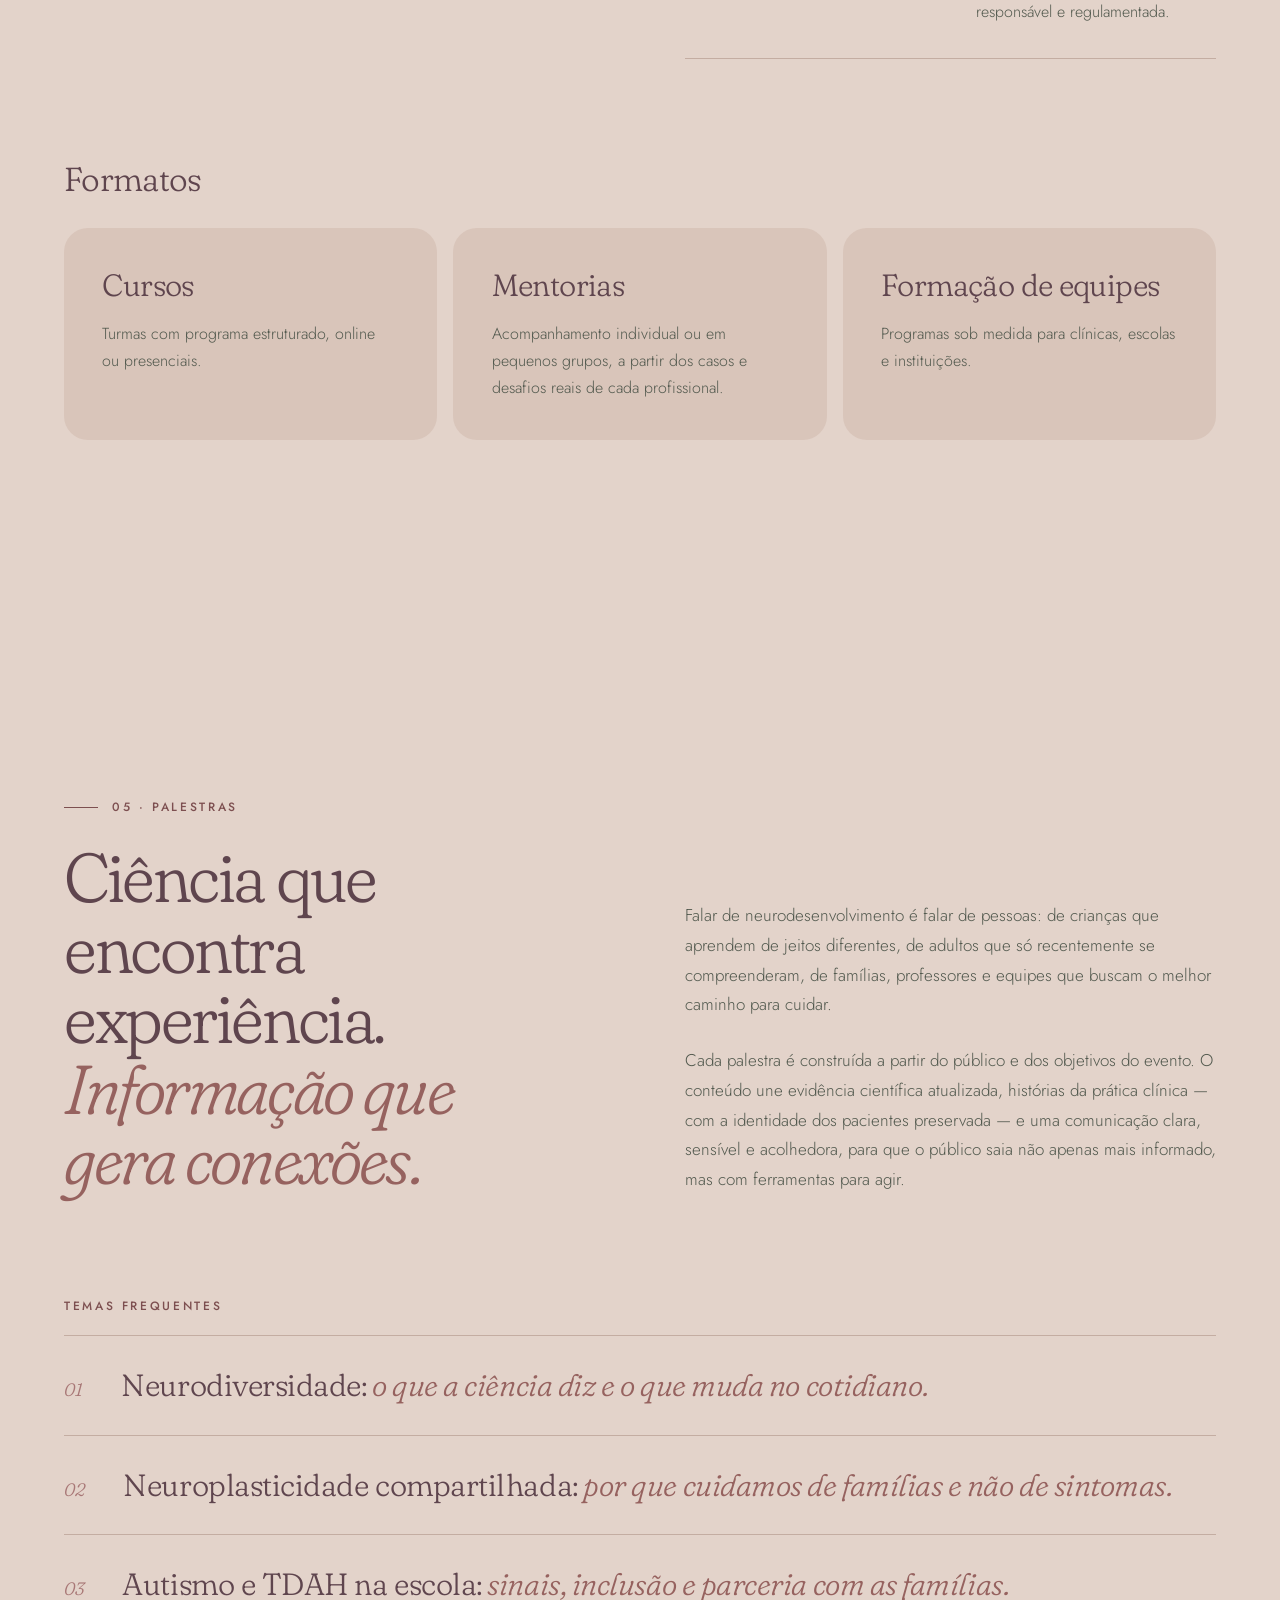
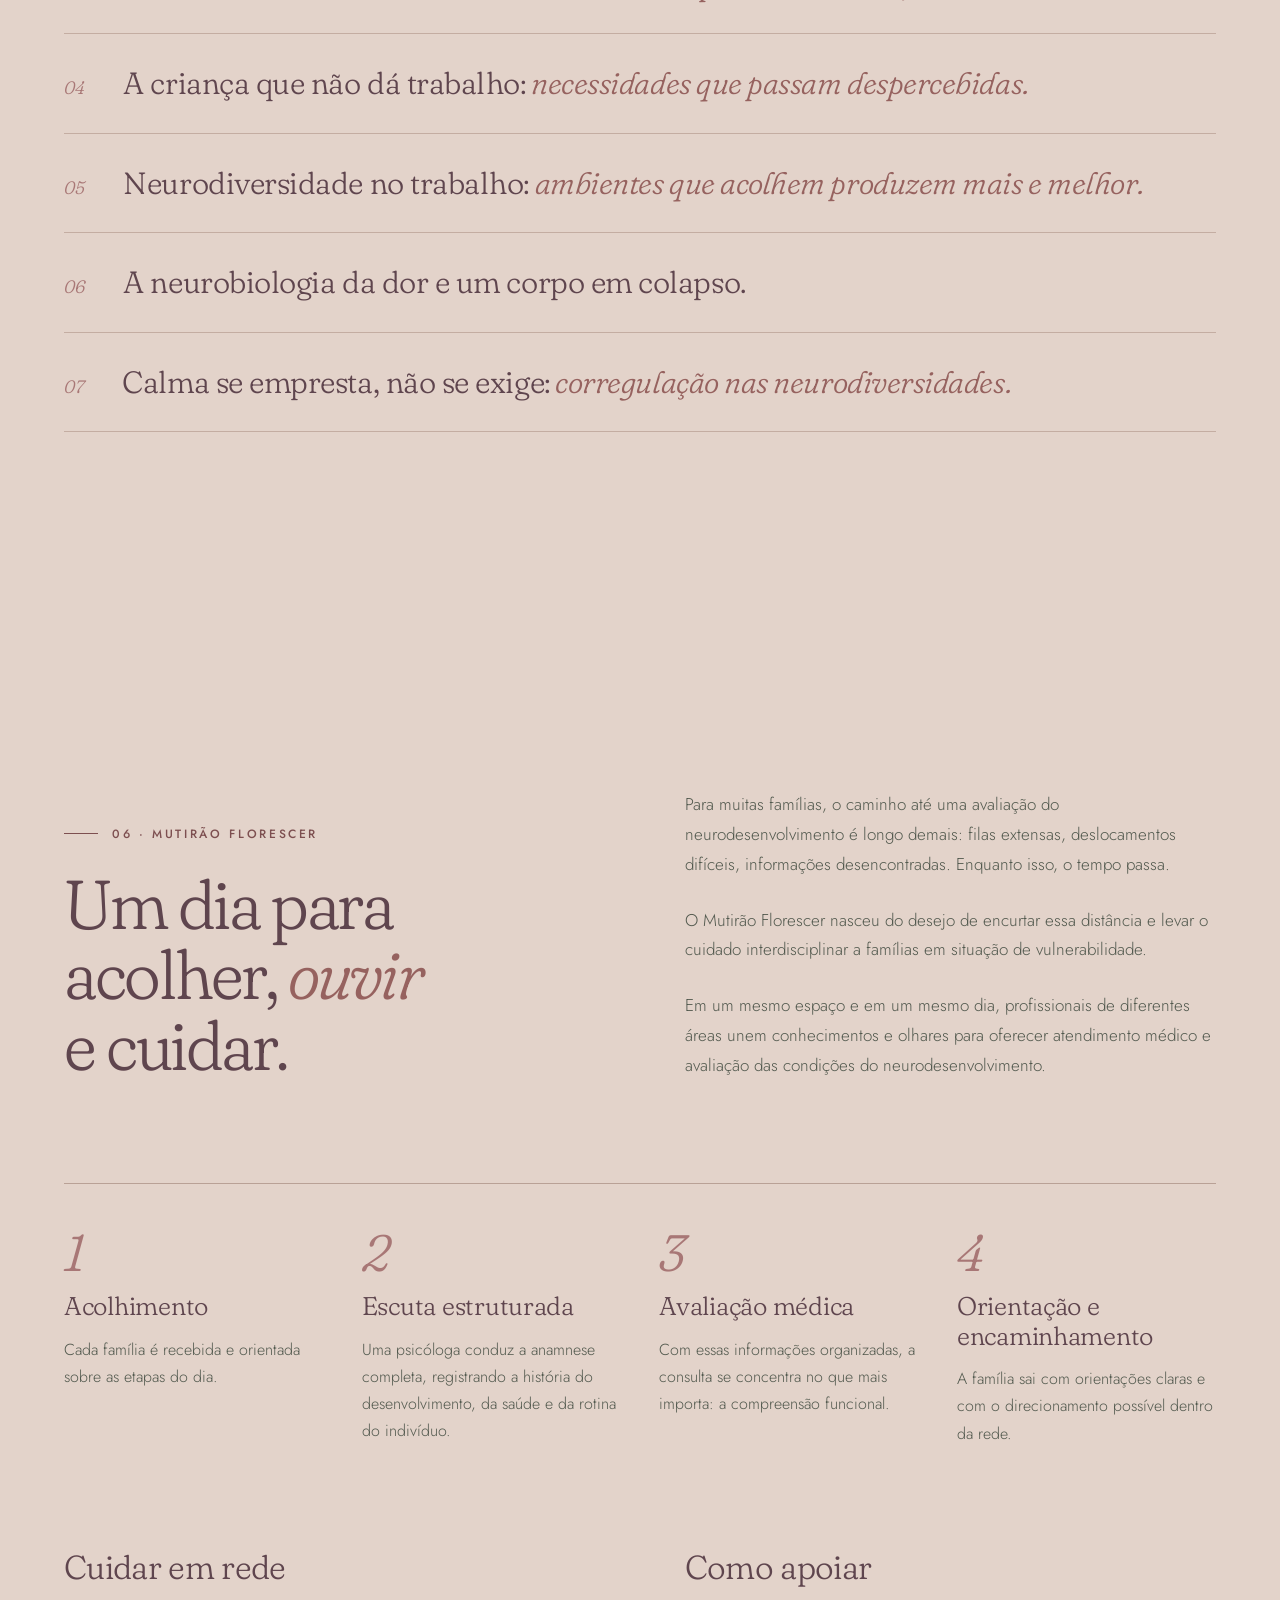
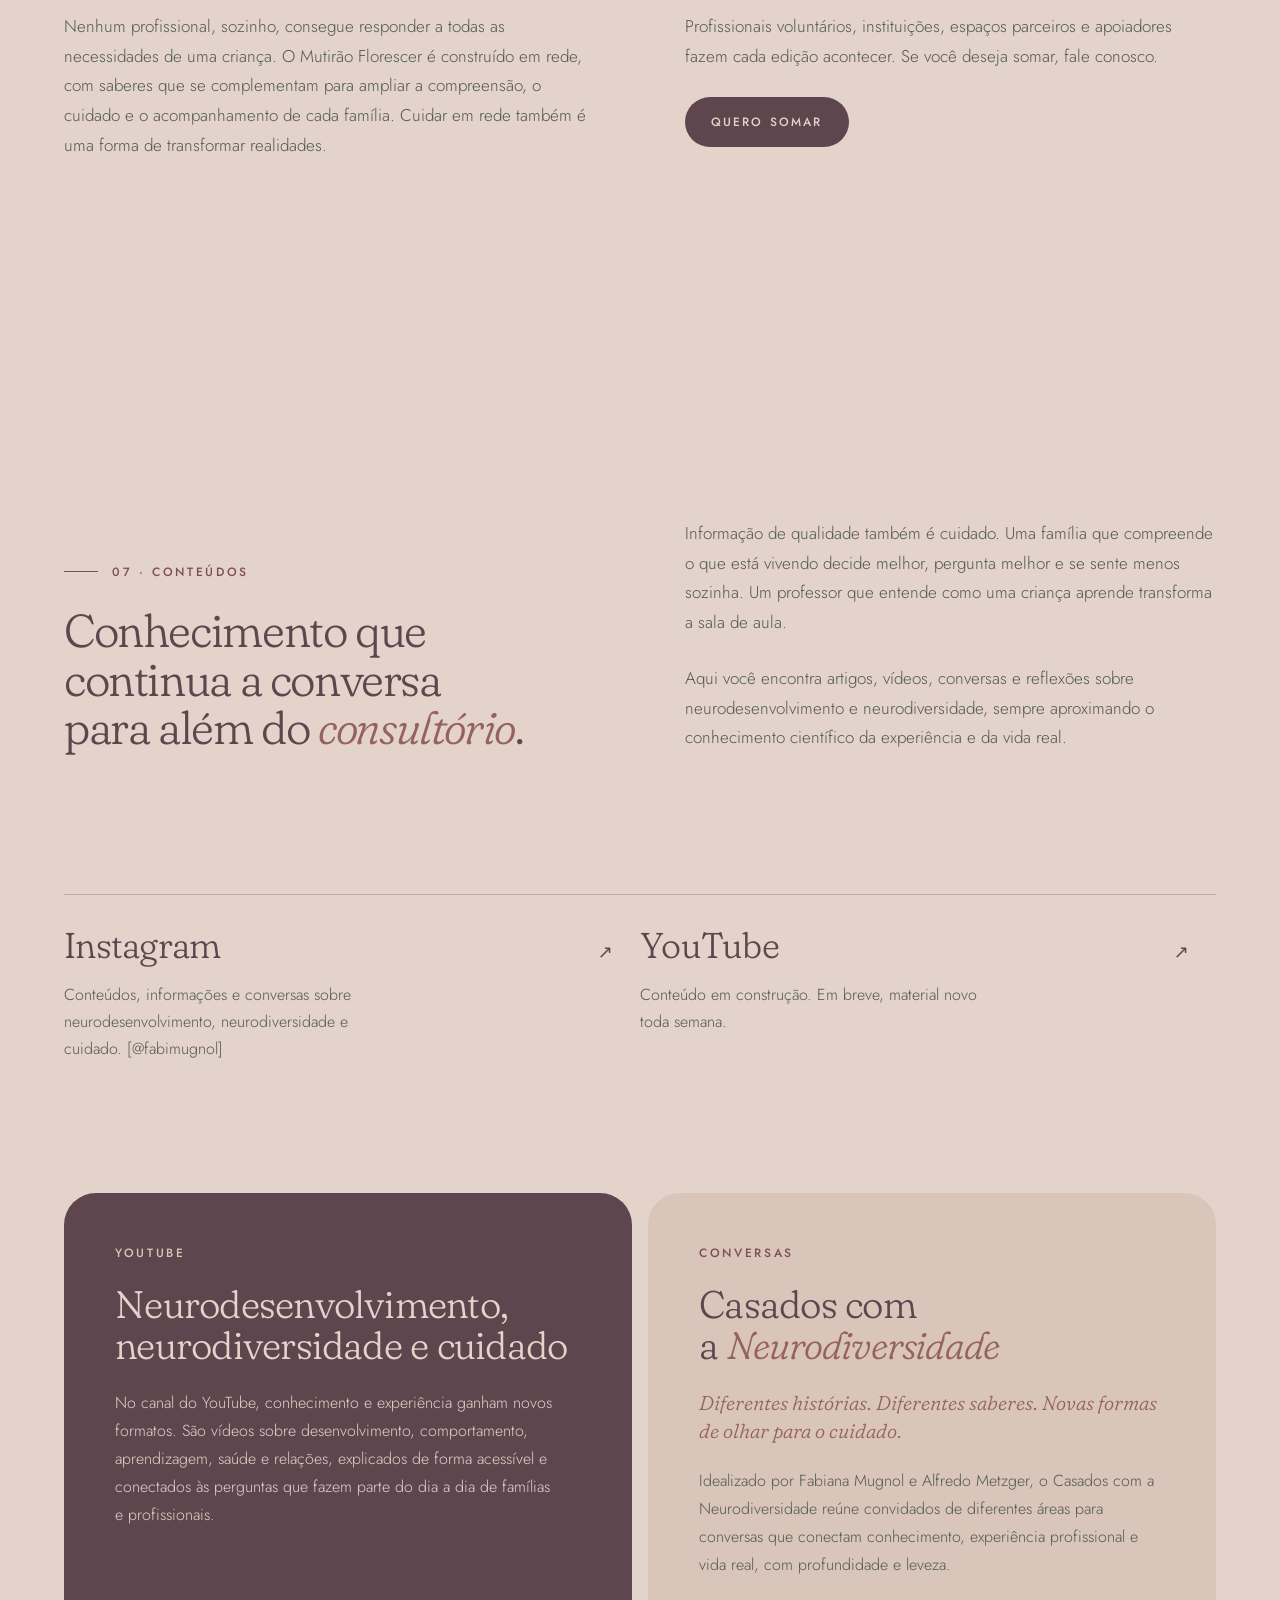
==== commit 74975ddd: "Botão flutuante: troca o desenho da flor pelo ramo de magnólia da nova arte Silhueta vetorizada (SVG" ====
--- a/index.html
+++ b/index.html
@@ -82,14 +82,9 @@
 
   <!-- menu-flor: a magnólia abre um painel construído por pétalas (js/flor-menu.js) -->
   <button class="flor-botao flor-gatilho" id="flor-botao" type="button" aria-expanded="false" aria-controls="flor-menu" aria-label="Abrir o menu do site">
-    <svg viewBox="4 5 40 40" aria-hidden="true">
-      <path class="flor-botao__haste" d="M24 37.6c.3 2.9-.4 5.3-2 7.4M23.2 41.6c-2.3-.5-4-1.8-4.8-3.6 2.2.1 4 1.3 4.8 3.6z"/>
-      <path class="flor-botao__p flor-botao__p--fe" d="M23.6 37.4C17.4 38 11.8 35.4 9.2 30.4c5.2-1.7 11 1 14.4 7z"/>
-      <path class="flor-botao__p flor-botao__p--fd" d="M24.4 37.4c6.2.6 11.8-2 14.4-7-5.2-1.7-11 1-14.4 7z"/>
-      <path class="flor-botao__p flor-botao__p--e" d="M23.8 37.6C16.6 36.2 13 28.6 14.8 16.4c5.6 1.6 9.6 10.4 9 21.2z"/>
-      <path class="flor-botao__p flor-botao__p--d" d="M24.2 37.6c7.2-1.4 10.8-9 9-21.2-5.6 1.6-9.6 10.4-9 21.2z"/>
-      <path class="flor-botao__p flor-botao__p--c" d="M24 37.6c-5.8-4-6.8-15.4 0-27.2 6.8 11.8 5.8 23.2 0 27.2z"/>
-      <path class="flor-botao__x" d="M18 18l12 12M30 18L18 30"/>
+    <svg viewBox="0 0 100 100" aria-hidden="true">
+      <path class="flor-botao__ramo" fill-rule="evenodd" d="M45.58 99.33C45.64 99.26 45.64 98.90 45.58 98.35C45.43 96.93 45.68 94.79 46.14 93.66C46.41 92.97 46.62 92.67 47.48 91.77C47.85 91.38 48.46 90.68 48.84 90.21C49.23 89.74 49.68 89.18 49.86 88.96C50.73 87.89 52.00 86.41 52.49 85.88C52.80 85.56 53.16 85.13 53.30 84.93C53.44 84.72 53.69 84.39 53.85 84.20C55.19 82.64 55.64 82.13 56.27 81.44C57.36 80.27 57.49 79.84 57.18 78.47C57.06 77.94 57.26 76.65 57.71 75.14C57.76 74.96 57.86 74.59 57.93 74.31C58.00 74.03 58.21 73.50 58.39 73.14C58.79 72.34 58.75 72.27 57.88 72.27C57.49 72.27 57.14 72.22 56.97 72.13C56.53 71.90 56.46 72.04 56.38 73.22C56.31 74.43 56.03 76.43 55.82 77.21C55.66 77.83 54.87 80.04 54.76 80.18C54.72 80.23 54.51 80.60 54.30 81.01C53.41 82.69 53.24 82.98 52.79 83.64C51.74 85.19 51.48 85.50 49.94 87.07C48.12 88.92 47.92 88.86 48.10 86.61C48.27 84.52 48.13 82.06 47.77 80.78C47.49 79.75 47.33 79.44 46.77 78.80C45.50 77.32 45.35 77.03 45.19 75.76C45.12 75.19 44.99 74.29 44.90 73.75C44.78 73.06 44.74 72.37 44.75 71.35C44.76 69.95 44.81 69.42 45.12 66.97C45.30 65.57 45.27 65.51 44.57 65.86C44.10 66.10 43.95 66.34 43.95 66.86C43.95 67.03 43.91 67.28 43.86 67.43C43.81 67.58 43.72 68.28 43.67 68.99C43.61 69.70 43.51 70.79 43.45 71.40L43.35 72.50L43.01 72.53C42.74 72.55 42.51 72.47 41.99 72.17C41.62 71.95 40.92 71.58 40.43 71.33C38.58 70.40 37.63 69.62 37.05 68.60C36.55 67.70 36.32 67.47 35.92 67.47C35.32 67.47 35.32 67.57 35.88 68.72C36.16 69.30 36.37 69.83 36.34 69.91C36.24 70.17 35.80 70.18 34.62 69.97C32.57 69.60 31.45 69.23 31.11 68.81C30.95 68.63 29.97 67.92 29.46 67.64C29.25 67.52 28.68 67.06 28.21 66.62C27.45 65.92 27.33 65.77 27.27 65.43C27.20 64.96 26.76 64.07 26.46 63.80C26.22 63.58 25.65 63.34 24.98 63.20C24.24 63.03 24.12 63.28 24.44 64.24C24.85 65.49 25.59 66.17 26.50 66.17C26.69 66.17 26.94 66.34 27.46 66.83C27.85 67.19 28.34 67.59 28.55 67.72C29.62 68.40 30.82 69.47 30.82 69.75C30.82 70.07 31.11 70.21 31.89 70.28C32.29 70.31 32.75 70.38 32.90 70.42C33.05 70.47 33.57 70.59 34.06 70.70C34.54 70.81 35.04 70.94 35.17 70.98C35.29 71.02 35.71 71.15 36.09 71.26C36.96 71.52 37.77 71.78 38.05 71.90C38.17 71.94 38.51 72.06 38.82 72.14C41.05 72.79 42.77 74.21 44.64 76.93C45.10 77.61 45.96 79.36 46.08 79.85C46.12 80.03 46.22 80.35 46.30 80.57C46.71 81.68 46.88 84.04 46.72 86.41C46.56 88.90 46.28 89.80 45.24 91.18C44.47 92.19 44.16 92.99 43.85 94.70C43.62 96.01 43.83 98.91 44.19 99.26C44.37 99.44 45.46 99.49 45.58 99.33ZM42.93 99.00C42.93 98.98 42.83 98.78 42.71 98.57C42.43 98.10 42.12 97.26 41.97 96.58C41.90 96.30 41.80 95.98 41.74 95.87C41.68 95.76 41.64 95.59 41.64 95.50C41.63 95.41 41.58 95.22 41.51 95.09C41.44 94.95 41.33 94.68 41.27 94.49C40.94 93.48 39.61 91.59 39.23 91.59C39.03 91.59 38.68 92.05 38.68 92.32C38.68 92.42 38.78 92.58 38.91 92.66C39.29 92.91 40.14 94.02 40.43 94.65C40.77 95.39 41.01 97.47 40.82 98.00C40.58 98.66 40.72 98.79 41.86 98.99C42.64 99.12 42.93 99.13 42.93 99.00ZM38.45 91.73C38.71 91.47 38.74 91.09 38.55 90.55C38.33 89.90 38.11 89.89 37.63 90.52C37.33 90.91 37.20 90.94 37.20 90.60C37.20 90.44 37.04 90.18 36.74 89.83C36.46 89.50 36.15 89.00 35.95 88.53C35.77 88.10 35.57 87.66 35.52 87.55C35.46 87.44 35.05 87.13 34.60 86.87C34.14 86.60 33.75 86.35 33.73 86.31C33.63 86.15 34.08 86.24 34.53 86.47C35.12 86.77 35.33 86.72 35.12 86.33C35.05 86.18 34.98 86.00 34.98 85.93C34.98 85.64 34.40 84.62 33.92 84.09C32.71 82.73 32.51 82.60 30.68 82.08C30.53 82.03 30.12 81.91 29.76 81.81C29.40 81.70 28.86 81.55 28.56 81.46C28.25 81.38 27.81 81.21 27.57 81.09C26.80 80.70 26.69 80.79 26.89 81.63C27.44 83.81 28.59 84.98 30.68 85.49C31.40 85.66 31.59 85.86 31.04 85.86C30.20 85.86 28.90 85.36 28.14 84.74C27.56 84.26 27.52 84.52 28.01 85.50C29.48 88.42 31.51 89.95 35.04 90.80C35.59 90.93 36.18 91.08 36.34 91.12C36.51 91.17 36.72 91.18 36.82 91.16C36.94 91.12 37.01 91.17 37.05 91.34C37.18 91.88 38.06 92.13 38.45 91.73ZM37.80 88.93C37.76 88.45 37.65 88.02 37.47 87.63C37.32 87.30 37.20 86.97 37.20 86.89C37.20 86.76 37.10 86.60 36.16 85.17C35.60 84.32 34.73 83.49 33.90 83.01C32.91 82.43 32.56 82.51 33.34 83.13C34.37 83.96 35.22 85.23 35.77 86.74C35.93 87.18 36.14 87.51 36.49 87.89C36.76 88.18 37.12 88.70 37.30 89.03C37.74 89.89 37.89 89.86 37.80 88.93ZM71.27 84.85C71.34 84.32 71.43 83.68 71.49 83.42C71.77 82.14 71.97 81.25 72.05 80.94C72.24 80.15 72.34 79.79 72.44 79.44C72.60 78.89 72.57 77.75 72.38 77.22C72.03 76.23 71.46 75.69 69.82 74.78C69.34 74.51 68.86 74.25 68.76 74.19C68.66 74.13 68.22 73.90 67.79 73.68C66.66 73.09 65.55 72.18 64.93 71.34C64.61 70.90 63.41 69.85 62.94 69.61C62.46 69.35 62.26 69.49 62.42 69.98C62.47 70.15 62.56 70.57 62.62 70.92C62.67 71.27 62.78 71.73 62.85 71.94C62.92 72.15 62.98 72.39 62.98 72.47C62.98 72.55 63.13 73.05 63.31 73.58C63.49 74.11 63.72 74.77 63.81 75.05C63.90 75.33 64.31 76.22 64.72 77.03C65.49 78.57 65.75 78.96 67.96 81.71C68.58 82.49 69.24 83.32 69.42 83.55C69.60 83.78 70.01 84.39 70.31 84.92C71.04 86.14 71.12 86.13 71.27 84.85ZM70.01 85.30C70.01 85.18 69.59 84.59 68.87 83.70C68.58 83.34 68.14 82.77 67.90 82.44C67.66 82.12 67.34 81.70 67.18 81.52C66.89 81.19 65.98 79.83 65.20 78.57C64.60 77.59 64.58 77.57 64.47 77.68C64.30 77.85 65.17 80.38 65.57 80.89C65.66 81.01 65.81 81.25 65.90 81.42C66.19 82.00 67.11 83.04 68.07 83.88C68.59 84.33 69.19 84.86 69.40 85.05C69.77 85.39 70.01 85.49 70.01 85.30ZM49.85 79.43C50.52 79.20 51.60 78.28 52.28 77.38C52.63 76.90 53.47 75.30 53.47 75.09C53.47 75.03 53.62 74.59 53.82 74.11C54.01 73.64 54.22 73.06 54.29 72.83C54.64 71.58 54.90 70.87 55.21 70.29C55.53 69.68 55.59 69.62 56.15 69.35C56.48 69.19 56.91 69.03 57.12 69.00C57.79 68.89 58.46 68.66 58.46 68.54C58.46 68.21 57.86 67.91 56.88 67.76C56.65 67.72 56.36 67.62 56.24 67.53C56.11 67.45 55.93 67.37 55.83 67.37C55.72 67.37 55.28 67.22 54.85 67.04C53.39 66.43 52.33 66.50 51.17 67.28C50.90 67.46 50.43 67.76 50.13 67.94C49.83 68.12 49.31 68.48 48.96 68.73C48.62 68.99 48.16 69.31 47.95 69.45C47.17 69.96 46.23 71.42 45.99 72.49C45.63 74.05 45.55 76.11 45.82 76.85C46.09 77.62 46.18 77.72 46.87 78.10C47.25 78.31 47.80 78.70 48.09 78.97C48.77 79.61 49.10 79.69 49.85 79.43ZM77.87 74.72C78.69 74.45 79.76 73.85 79.76 73.66C79.76 73.51 79.72 73.51 78.58 73.60C78.00 73.65 77.87 73.64 77.87 73.53C77.87 73.44 78.07 73.37 78.54 73.31C81.32 72.90 82.43 72.19 83.58 70.12C83.75 69.82 83.87 69.49 83.85 69.38C83.81 69.05 83.06 68.98 81.58 69.17C80.01 69.38 78.31 69.35 77.55 69.12C77.25 69.02 76.87 68.94 76.72 68.94C76.56 68.94 76.33 68.88 76.20 68.81C75.87 68.62 74.31 68.62 73.94 68.82C73.78 68.90 73.51 69.02 73.34 69.08C73.16 69.15 72.78 69.30 72.50 69.41C72.23 69.53 71.71 69.67 71.35 69.74C70.68 69.85 69.77 70.07 69.13 70.27C68.70 70.40 66.18 70.42 65.32 70.30C64.98 70.25 64.74 70.25 64.74 70.30C64.74 70.38 66.32 71.35 66.45 71.35C66.48 71.35 66.81 71.49 67.17 71.66C67.95 72.02 68.61 72.26 69.13 72.37C69.33 72.41 69.67 72.49 69.87 72.54C71.09 72.85 72.02 73.02 72.87 73.11C73.41 73.16 74.07 73.25 74.35 73.30C74.63 73.36 75.47 73.42 76.22 73.45C77.34 73.48 77.59 73.51 77.59 73.62C77.59 73.94 74.27 73.73 71.56 73.24C70.65 73.07 71.92 73.94 73.06 74.26C73.29 74.33 73.75 74.50 74.08 74.64C75.12 75.09 76.65 75.12 77.87 74.72ZM58.64 71.63C59.50 71.39 61.18 69.29 60.84 68.88C60.39 68.33 59.47 68.28 58.80 68.76C58.34 69.08 57.11 69.55 56.50 69.64C55.78 69.73 55.70 70.04 56.22 70.76C56.82 71.58 57.69 71.89 58.64 71.63ZM68.54 69.83C69.13 69.75 69.80 69.63 70.02 69.55C70.24 69.47 70.49 69.41 70.56 69.41C71.05 69.41 71.86 68.93 73.11 67.92C74.05 67.16 74.56 66.80 75.24 66.43C76.00 66.02 76.04 65.91 75.50 65.72C73.46 65.01 67.22 64.79 65.53 65.38C65.17 65.50 64.45 65.64 63.50 65.77C63.02 65.83 62.85 65.96 62.49 66.54C62.36 66.75 62.05 66.99 61.61 67.24C60.58 67.81 60.58 67.97 61.65 68.58C63.56 69.67 66.11 70.13 68.54 69.83ZM74.21 68.26C74.57 68.08 75.24 67.67 75.69 67.34C76.15 67.01 76.62 66.67 76.74 66.59C76.98 66.41 76.87 66.17 76.55 66.17C76.38 66.17 76.23 66.24 75.12 66.75C74.30 67.13 72.87 68.28 72.87 68.56C72.87 68.77 73.45 68.64 74.21 68.26ZM59.74 68.02C60.59 67.70 61.68 66.98 62.14 66.45C62.77 65.72 62.97 63.67 62.54 62.34C62.43 61.98 62.27 61.46 62.19 61.18C62.10 60.90 61.96 60.45 61.87 60.17C61.78 59.89 61.68 59.51 61.65 59.33C61.62 59.16 61.53 58.80 61.46 58.55C61.33 58.07 61.16 57.23 61.05 56.42C61.02 56.17 60.90 55.76 60.79 55.51C60.67 55.26 60.58 54.97 60.58 54.87C60.58 54.68 60.17 53.33 60.03 53.05C59.78 52.57 57.84 53.40 56.72 54.47C55.48 55.66 55.03 56.67 54.97 58.43C54.93 59.36 54.95 59.71 55.07 60.07C55.15 60.32 55.22 60.65 55.22 60.79C55.22 60.95 55.33 61.21 55.48 61.40C57.17 63.61 57.95 65.14 58.20 66.73C58.34 67.69 58.36 67.75 58.59 67.98C58.87 68.26 59.09 68.26 59.74 68.02ZM38.71 67.24C40.19 67.02 40.72 66.91 41.50 66.67C43.08 66.18 43.25 66.10 44.79 65.28C45.53 64.88 46.60 64.33 47.17 64.05C48.18 63.55 48.34 63.39 48.01 63.20C45.97 62.06 44.16 61.79 42.09 62.31C41.61 62.44 38.80 63.79 38.05 64.26C37.48 64.63 36.46 65.04 35.63 65.24C34.31 65.56 34.04 65.61 33.34 65.67C32.26 65.77 32.33 65.99 33.62 66.49C34.09 66.67 34.72 66.85 35.03 66.90C35.33 66.96 35.81 67.04 36.09 67.09C36.37 67.14 36.85 67.22 37.15 67.27C37.46 67.31 37.73 67.35 37.76 67.36C37.79 67.37 38.22 67.31 38.71 67.24ZM55.76 66.42C55.85 66.32 55.70 66.13 55.06 65.50C53.14 63.62 51.07 62.52 49.05 62.29C47.51 62.12 47.44 62.31 48.78 63.07C49.30 63.37 49.89 63.74 50.09 63.90C50.30 64.06 50.57 64.26 50.71 64.35C51.06 64.57 54.73 66.27 55.18 66.41C55.65 66.57 55.64 66.57 55.76 66.42ZM64.56 65.20C64.63 65.17 65.13 65.06 65.67 64.96C66.20 64.86 66.95 64.72 67.33 64.65C67.72 64.58 68.62 64.52 69.38 64.52C71.02 64.51 71.79 64.34 73.22 63.67C74.81 62.93 76.19 61.35 76.59 59.81C76.92 58.52 76.92 58.50 76.74 58.38C76.62 58.30 76.51 58.33 76.23 58.52C76.04 58.65 75.42 58.99 74.86 59.29C74.30 59.59 73.46 60.10 72.98 60.44C71.93 61.18 71.42 61.51 71.12 61.67C70.99 61.73 70.80 61.86 70.70 61.95C70.60 62.05 70.31 62.23 70.06 62.35C69.80 62.48 69.39 62.70 69.13 62.84C68.20 63.36 68.11 63.40 68.01 63.40C67.95 63.40 67.58 63.55 67.18 63.73C66.79 63.91 66.06 64.18 65.58 64.34C65.09 64.49 64.55 64.67 64.37 64.74C64.19 64.82 63.87 64.92 63.66 64.97C63.27 65.07 63.12 65.19 63.21 65.33C63.25 65.40 64.28 65.30 64.56 65.20ZM20.83 64.27C21.35 63.73 21.92 63.06 22.11 62.77C22.68 61.91 23.56 60.81 24.28 60.07C24.99 59.34 25.49 58.97 27.73 57.54C30.33 55.86 30.79 55.53 30.69 55.38C30.60 55.23 30.36 55.24 29.96 55.41C29.74 55.50 29.32 55.55 28.72 55.55C26.16 55.55 24.05 56.16 23.18 57.16C22.78 57.62 22.32 58.51 22.32 58.83C22.32 58.96 22.26 59.21 22.18 59.40C22.10 59.58 22.04 59.80 22.04 59.90C22.04 60.47 21.00 62.82 20.49 63.42C19.87 64.13 19.55 64.63 19.55 64.87C19.55 65.49 19.76 65.39 20.83 64.27ZM57.16 64.96C57.16 64.77 57.05 64.59 56.39 63.79C55.69 62.94 55.21 62.48 54.64 62.09C54.33 61.88 53.90 61.57 53.70 61.41C53.37 61.16 52.38 60.55 51.06 59.80C50.55 59.51 49.29 58.25 49.09 57.83C49.01 57.65 48.87 57.45 48.79 57.38C48.70 57.31 48.56 57.15 48.48 57.01C48.40 56.88 47.88 56.26 47.32 55.64C46.18 54.38 45.25 53.07 44.95 52.31C44.41 50.95 43.95 50.34 43.95 50.98C43.95 51.11 43.90 51.30 43.84 51.41C43.62 51.82 43.48 53.03 43.47 54.48C43.47 55.94 43.47 55.97 43.79 56.87C44.39 58.55 45.06 59.42 46.34 60.15C47.85 61.03 49.44 61.71 50.42 61.91C50.70 61.97 51.22 62.08 51.57 62.16C51.93 62.24 52.47 62.34 52.77 62.38C54.39 62.59 56.24 63.71 56.84 64.83C57.04 65.20 57.16 65.25 57.16 64.96ZM35.35 64.82C35.50 64.68 35.48 64.57 35.03 63.26C34.37 61.32 34.33 61.04 34.27 58.64C34.25 57.47 34.19 56.48 34.15 56.43C34.10 56.38 33.96 56.42 33.82 56.53C33.17 56.99 33.08 57.02 32.57 57.02C31.93 57.02 31.87 57.13 32.18 57.63C32.53 58.19 32.76 58.77 32.76 59.07C32.76 59.22 32.82 59.46 32.90 59.60C32.97 59.75 33.07 60.12 33.12 60.43C33.17 60.74 33.25 61.06 33.30 61.15C33.35 61.25 33.42 61.51 33.45 61.74C33.49 61.97 33.60 62.40 33.69 62.71C33.79 63.01 33.95 63.56 34.05 63.92C34.31 64.80 34.54 65.09 34.92 65.01C35.08 64.98 35.27 64.90 35.35 64.82ZM64.58 64.33C65.20 64.12 65.76 63.96 65.82 63.96C66.24 63.96 68.81 62.77 69.92 62.06C70.25 61.84 70.78 61.52 71.10 61.33C71.76 60.95 72.99 60.03 73.33 59.67C73.52 59.46 73.54 59.38 73.48 58.96C73.43 58.54 73.44 58.48 73.60 58.44C74.03 58.33 73.91 55.77 73.39 53.97C73.31 53.69 73.16 53.13 73.05 52.73C72.94 52.31 72.78 51.91 72.67 51.81C72.53 51.68 72.50 51.57 72.54 51.35C72.60 51.01 72.41 50.59 72.22 50.63C72.09 50.67 69.76 51.03 68.59 51.20C66.22 51.55 63.31 53.36 62.50 54.99C61.75 56.52 61.65 56.83 61.66 57.78C61.66 58.28 61.71 58.74 61.76 58.80C61.86 58.92 62.43 60.49 62.68 61.32C62.93 62.18 63.00 62.52 63.11 63.49C63.21 64.37 63.29 64.70 63.41 64.70C63.43 64.70 63.96 64.53 64.58 64.33ZM20.08 63.37C20.44 62.88 21.12 61.59 21.12 61.41C21.12 61.34 21.18 61.15 21.25 60.98C21.47 60.47 21.80 59.16 21.73 59.08C21.48 58.84 19.55 62.88 19.55 63.63C19.55 63.89 19.79 63.77 20.08 63.37ZM55.76 62.35C55.40 61.68 53.00 59.43 51.21 58.09C50.87 57.83 50.37 57.43 50.09 57.19C49.81 56.95 49.43 56.65 49.24 56.53C49.05 56.41 48.32 55.74 47.62 55.04C46.92 54.34 46.32 53.79 46.29 53.81C46.18 53.93 46.61 54.53 47.37 55.31C48.17 56.13 48.94 57.08 48.94 57.24C48.94 57.38 50.38 58.96 50.80 59.28C51.02 59.44 51.49 59.74 51.85 59.94C53.13 60.65 54.73 61.75 55.18 62.24C55.37 62.46 55.82 62.74 55.85 62.66C55.87 62.62 55.83 62.48 55.76 62.35ZM54.51 60.06C54.38 58.74 54.37 58.09 54.48 57.74C55.12 55.57 55.78 54.61 57.38 53.52C58.11 53.02 59.45 52.40 59.80 52.40C60.16 52.40 60.49 52.67 60.49 52.96C60.49 53.07 60.53 53.24 60.59 53.34C60.70 53.54 60.91 54.44 61.06 55.36C61.22 56.36 61.52 56.63 61.65 55.89C61.83 54.83 62.86 53.41 64.08 52.57C64.47 52.30 64.48 52.28 64.43 51.86C64.28 50.40 63.62 49.42 62.20 48.57C61.28 48.02 59.15 46.43 58.74 45.99C58.40 45.62 58.09 45.67 57.46 46.20C57.16 46.45 56.69 46.77 56.42 46.91C54.79 47.73 53.06 49.22 52.44 50.34C51.67 51.73 51.43 52.64 51.43 54.18C51.43 55.13 51.48 55.70 51.58 56.07C51.66 56.37 51.80 56.91 51.89 57.27C52.11 58.13 52.27 58.36 53.41 59.45C54.36 60.36 54.55 60.46 54.51 60.06ZM16.54 57.41C17.89 57.22 20.01 56.38 21.31 55.52C22.23 54.91 25.30 53.51 25.73 53.51C26.12 53.51 26.85 53.29 26.85 53.17C26.85 53.03 25.71 53.00 25.18 53.14C25.01 53.18 24.60 53.29 24.28 53.37C23.96 53.45 23.37 53.70 22.96 53.93C22.09 54.43 19.67 55.61 18.38 56.18C17.88 56.40 17.39 56.62 17.29 56.67C17.05 56.80 15.37 57.30 15.18 57.30C15.09 57.30 15.02 57.37 15.02 57.45C15.02 57.61 15.03 57.61 16.54 57.41ZM15.67 56.84C17.36 56.27 22.22 54.04 22.30 53.80C22.36 53.61 21.50 53.74 20.75 54.03C20.57 54.10 20.15 54.20 19.82 54.25C19.49 54.31 19.02 54.39 18.76 54.44C18.51 54.48 17.80 54.57 17.19 54.62C16.58 54.67 16.01 54.74 15.91 54.77C15.82 54.80 14.99 54.77 14.07 54.71C12.06 54.57 12.15 54.55 11.01 55.64C9.82 56.78 9.78 57.00 10.72 57.21C10.98 57.27 11.29 57.35 11.41 57.40C11.54 57.44 12.16 57.47 12.80 57.45C13.94 57.42 13.98 57.41 15.67 56.84ZM33.39 56.21C33.87 55.96 34.10 55.56 34.03 55.06C33.97 54.65 34.09 54.54 34.80 54.35C35.89 54.06 37.96 52.75 38.87 51.78C39.79 50.80 40.62 49.45 41.12 48.14C41.31 47.67 41.58 46.96 41.74 46.58C41.89 46.20 42.10 45.69 42.20 45.45C42.30 45.21 42.46 44.81 42.55 44.57C43.18 43.01 43.49 42.16 43.48 41.95C43.48 41.81 43.55 41.56 43.62 41.38C43.83 40.88 43.62 40.77 43.20 41.16C42.32 41.95 40.78 43.07 40.58 43.07C40.51 43.07 38.70 43.87 38.45 44.02C38.35 44.07 38.07 44.23 37.83 44.36C36.55 45.06 34.61 46.40 33.99 47.02C32.75 48.26 31.82 50.71 31.69 53.08C31.63 54.16 31.99 54.62 32.90 54.62C33.20 54.62 33.32 54.66 33.32 54.75C33.32 54.91 33.18 54.95 32.44 55.04C31.67 55.13 31.01 55.54 31.01 55.93C31.01 56.45 32.56 56.63 33.39 56.21ZM16.77 54.26C17.10 54.21 17.56 54.12 17.79 54.07C18.02 54.02 18.47 53.93 18.80 53.88C19.12 53.83 19.43 53.76 19.49 53.72C19.54 53.69 19.75 53.63 19.96 53.60C20.16 53.56 20.77 53.44 21.30 53.33C23.01 52.97 23.62 52.88 25.62 52.67C27.10 52.52 28.92 52.80 29.92 53.34C30.01 53.39 30.12 53.41 30.17 53.38C30.27 53.32 27.15 50.18 26.42 49.60C25.28 48.71 24.07 48.35 22.59 48.47C21.87 48.52 21.43 48.59 19.92 48.91C19.69 48.95 19.31 49.03 19.09 49.07C18.86 49.12 18.27 49.24 17.79 49.35C17.31 49.46 16.71 49.59 16.45 49.63C15.20 49.85 14.48 49.99 14.14 50.09C13.94 50.14 13.11 50.34 12.29 50.52C10.27 50.97 10.24 50.98 9.61 51.16C8.92 51.35 8.73 51.45 8.73 51.62C8.73 51.91 11.71 53.97 12.13 53.97C12.25 53.97 12.47 54.04 12.61 54.11C13.18 54.41 15.41 54.49 16.77 54.26ZM47.53 54.14C47.58 54.07 47.74 53.60 47.88 53.10C48.19 51.94 48.59 51.13 49.29 50.26C49.59 49.89 50.00 49.35 50.20 49.06C50.67 48.38 51.30 47.55 51.71 47.08C51.89 46.88 52.30 46.37 52.63 45.95C54.15 43.98 56.93 42.80 60.30 42.66C62.35 42.58 63.93 42.34 65.62 41.85C66.55 41.58 68.02 41.04 69.00 40.61C69.29 40.49 69.58 40.39 69.66 40.39C69.77 40.39 71.66 39.46 72.74 38.88C74.08 38.15 75.04 37.91 76.91 37.80C78.79 37.70 79.25 37.59 79.79 37.11C81.15 35.90 81.36 35.77 82.03 35.77C82.56 35.77 82.69 35.73 83.01 35.50C83.53 35.13 84.01 34.54 84.20 34.04C84.55 33.12 83.66 32.84 82.39 33.48C81.77 33.79 81.74 33.83 81.19 35.04C81.10 35.23 80.91 35.42 80.66 35.55C80.44 35.66 80.10 35.88 79.91 36.04C79.20 36.60 78.99 36.64 77.22 36.65C76.33 36.65 75.33 36.69 75.00 36.73C74.06 36.85 74.06 36.86 74.59 35.03C74.92 33.86 75.21 32.82 75.27 32.53C75.31 32.35 75.42 32.04 75.51 31.84C75.60 31.64 75.77 31.23 75.90 30.95C76.18 30.32 76.15 30.20 75.64 29.94C75.13 29.68 75.07 29.72 74.88 30.51C74.79 30.89 74.68 31.35 74.63 31.54C74.42 32.33 74.35 32.61 74.21 33.18C74.13 33.51 74.02 33.93 73.97 34.10C73.92 34.28 73.84 34.61 73.79 34.83C73.65 35.52 72.76 36.94 72.09 37.57C71.56 38.07 70.19 38.96 69.22 39.44C69.02 39.54 68.71 39.70 68.53 39.79C68.03 40.04 66.69 40.57 66.55 40.57C66.49 40.57 66.19 40.66 65.89 40.76C64.35 41.29 63.70 41.42 62.27 41.47L60.86 41.52L60.51 41.28C60.02 40.94 59.60 40.96 58.82 41.35C58.16 41.69 56.71 42.20 55.52 42.52C55.13 42.62 54.35 42.91 53.79 43.17C52.67 43.67 52.58 43.69 52.28 43.48C52.04 43.31 51.62 42.52 51.62 42.24C51.62 42.13 51.56 41.93 51.49 41.79C51.42 41.65 51.33 41.33 51.30 41.08C51.27 40.83 51.20 40.47 51.14 40.28C50.92 39.55 51.33 37.88 51.87 37.32C52.18 36.99 52.04 36.78 51.51 36.78C51.10 36.78 50.73 36.62 50.47 36.33C50.04 35.85 49.95 36.15 49.95 38.18C49.95 39.89 50.12 41.18 50.47 42.10C50.90 43.25 51.00 43.66 51.04 44.38C51.09 45.39 50.97 45.73 49.87 47.55C48.80 49.32 48.56 49.59 48.02 49.65C47.62 49.69 47.58 49.77 47.27 51.20C47.13 51.85 47.02 52.24 46.79 52.80C46.59 53.31 46.63 53.49 47.01 53.93C47.32 54.28 47.39 54.31 47.53 54.14ZM31.26 53.30C31.30 53.24 31.36 52.88 31.40 52.50C31.44 52.11 31.49 51.59 31.52 51.34C31.57 50.93 31.53 50.77 31.17 49.95C30.95 49.45 30.71 48.84 30.65 48.61C30.58 48.38 30.48 48.09 30.43 47.97C30.38 47.84 30.29 47.34 30.22 46.86C30.12 46.08 30.01 45.45 29.72 43.99C29.67 43.76 29.59 43.31 29.53 42.98C29.18 40.94 28.24 38.65 27.39 37.74C26.51 36.81 24.83 35.72 23.93 35.50C23.08 35.29 22.46 35.04 20.70 34.21C19.38 33.59 18.92 33.41 17.96 33.13C17.72 33.06 17.44 32.96 17.34 32.91C17.06 32.76 16.83 32.79 16.56 33.00C16.32 33.18 16.31 33.24 16.31 34.04C16.31 34.51 16.36 35.22 16.42 35.62C16.53 36.31 16.52 36.35 16.34 36.50C16.14 36.66 16.10 36.88 15.85 39.09C15.65 40.83 15.82 43.39 16.13 43.39C16.39 43.39 16.87 41.38 16.87 40.29C16.87 39.27 16.69 37.71 16.53 37.41C16.36 37.08 16.37 36.78 16.54 36.78C16.62 36.78 16.68 36.87 16.68 36.97C16.68 37.08 16.76 37.36 16.86 37.60C17.28 38.65 17.37 40.90 17.02 41.96C16.85 42.51 16.61 43.56 16.53 44.11C16.38 45.27 17.93 47.02 19.77 47.77C20.27 47.97 20.52 48.00 22.32 48.06C25.51 48.17 25.76 48.28 28.11 50.60C31.11 53.56 31.10 53.54 31.26 53.30ZM32.20 49.05C32.52 48.37 32.74 47.76 33.08 46.63C33.22 46.17 33.38 45.65 33.43 45.47C33.87 44.02 34.47 43.20 37.24 40.29C39.51 37.91 40.28 35.28 39.65 32.12C39.58 31.76 39.47 31.20 39.42 30.87C39.30 30.16 39.10 29.58 38.80 29.05C38.43 28.41 38.42 28.42 37.05 29.59C36.25 30.28 36.03 30.45 34.29 31.79C32.87 32.88 31.18 34.62 30.84 35.34C30.68 35.68 30.55 36.05 30.55 36.17C30.55 36.29 30.48 36.59 30.40 36.84C30.19 37.51 30.14 39.03 30.26 40.80C30.32 41.67 30.40 43.17 30.45 44.13C30.54 46.13 30.66 46.74 31.25 48.13C31.47 48.66 31.65 49.18 31.65 49.30C31.65 49.52 31.72 49.63 31.86 49.63C31.90 49.63 32.06 49.37 32.20 49.05ZM37.89 43.90C37.94 43.86 38.32 43.65 38.72 43.43C39.13 43.22 39.63 42.93 39.83 42.79C40.04 42.66 40.45 42.41 40.76 42.24C41.06 42.07 41.54 41.79 41.82 41.61C42.10 41.42 42.53 41.15 42.77 40.99C43.42 40.57 43.36 40.44 42.55 40.52C41.73 40.59 40.75 41.03 39.90 41.70C39.01 42.39 37.38 43.92 37.44 44.00C37.48 44.08 37.72 44.02 37.89 43.90ZM53.10 36.11C53.80 35.77 54.30 35.34 54.30 35.08C54.30 34.87 53.93 34.55 52.89 33.85C52.13 33.34 50.70 32.69 50.57 32.80C50.29 33.03 50.11 33.73 50.17 34.34C50.33 36.07 51.59 36.83 53.10 36.11ZM55.93 34.33C57.34 33.76 58.38 33.62 60.54 33.70C62.44 33.77 64.13 33.63 65.09 33.31C65.46 33.19 65.81 33.09 65.86 33.09C66.08 33.09 67.51 32.35 68.30 31.83C69.72 30.90 71.36 29.12 71.06 28.83C71.02 28.79 69.59 28.73 67.88 28.69C64.39 28.62 63.19 28.71 61.04 29.21C60.34 29.37 60.08 29.49 59.65 29.87C58.53 30.87 58.11 31.22 57.21 31.87C56.67 32.26 55.76 32.89 55.18 33.26C54.01 34.01 53.94 34.13 54.40 34.51C54.76 34.82 54.69 34.82 55.93 34.33ZM54.38 32.55C55.47 31.54 56.56 30.69 57.35 30.22C57.60 30.07 58.09 29.77 58.44 29.53C58.79 29.30 59.17 29.11 59.28 29.11C59.81 29.11 60.59 28.48 61.95 26.93C65.05 23.42 65.28 20.75 62.88 15.97C62.48 15.18 62.10 15.08 60.73 15.43C55.73 16.71 53.61 18.75 52.83 23.03C52.59 24.31 52.45 25.46 52.45 26.04C52.45 26.43 52.42 26.52 52.30 26.52C52.16 26.52 52.15 26.40 52.20 25.39C52.27 23.85 52.43 22.48 52.58 22.19C52.65 22.06 52.73 21.76 52.76 21.53C52.82 21.08 53.67 19.09 54.04 18.55C54.48 17.90 56.14 16.46 56.88 16.08C57.11 15.97 57.62 15.58 58.02 15.21C58.42 14.85 58.85 14.50 58.98 14.43C59.82 13.99 59.82 13.31 59.00 11.60C58.80 11.18 58.75 11.13 58.43 11.11C57.46 11.03 55.43 12.11 54.19 13.37C53.10 14.48 51.77 16.90 51.35 18.55C50.94 20.13 50.89 20.39 50.74 21.67C50.51 23.58 50.70 29.34 51.02 29.95C51.09 30.09 51.16 30.30 51.16 30.41C51.16 30.71 51.41 31.24 51.55 31.24C51.70 31.24 51.93 29.70 52.04 28.07C52.09 27.40 52.13 27.17 52.23 27.17C52.51 27.17 52.36 30.46 52.02 31.91C51.82 32.73 51.90 32.89 52.64 33.26C52.96 33.42 53.24 33.55 53.26 33.55C53.28 33.55 53.78 33.10 54.38 32.55ZM55.70 32.20C56.57 31.71 58.55 30.20 58.04 30.42C56.94 30.89 55.39 31.94 55.09 32.42C54.99 32.59 55.06 32.56 55.70 32.20ZM51.19 31.98C51.19 31.80 51.13 31.51 51.06 31.33C51.00 31.15 50.85 30.72 50.72 30.36C50.39 29.39 48.89 26.41 47.78 24.49C47.59 24.16 47.35 23.73 47.26 23.54C47.16 23.35 46.74 22.67 46.31 22.02C45.47 20.73 44.87 19.60 44.68 18.95C44.62 18.72 44.53 18.49 44.49 18.44C44.27 18.20 43.23 19.81 42.98 20.77C42.79 21.52 42.79 22.99 42.99 23.45C43.39 24.40 43.52 24.64 43.87 25.12C44.60 26.11 46.15 27.61 47.16 28.30C48.53 29.23 49.35 30.08 49.89 31.12C50.35 32.00 50.69 32.37 51.01 32.33C51.16 32.31 51.20 32.24 51.19 31.98ZM76.64 29.48C77.02 29.25 77.20 28.90 77.04 28.70C76.94 28.58 76.96 28.55 77.18 28.46C77.51 28.34 79.42 26.78 80.15 26.05C81.09 25.10 82.07 23.63 82.32 22.79C82.58 21.91 82.76 20.66 82.76 19.76C82.76 18.60 82.66 18.48 82.31 19.25C82.04 19.84 81.15 20.74 80.43 21.14C80.15 21.30 79.89 21.48 79.85 21.53C79.82 21.58 79.72 21.63 79.63 21.63C79.54 21.63 79.39 21.71 79.29 21.82C79.19 21.93 78.89 22.16 78.62 22.34C78.35 22.52 78.06 22.77 77.98 22.89C77.89 23.02 77.66 23.31 77.47 23.53C76.94 24.17 76.85 24.41 76.85 25.16C76.84 25.82 76.72 26.16 76.49 26.16C76.43 26.16 76.39 26.25 76.39 26.36C76.38 26.48 76.36 26.66 76.33 26.78C76.29 26.93 76.31 26.99 76.42 26.99C76.50 26.99 76.57 26.92 76.57 26.85C76.57 26.77 76.63 26.71 76.71 26.71C76.82 26.71 76.84 26.78 76.78 27.10C76.74 27.32 76.71 27.69 76.71 27.93C76.71 28.44 76.67 28.46 75.98 28.21C75.42 28.01 75.23 28.17 75.31 28.79C75.40 29.51 76.05 29.85 76.64 29.48ZM63.53 28.10C63.63 28.05 63.79 28.00 63.89 28.00C64.42 28.00 67.49 25.85 68.28 24.92C69.32 23.71 70.32 21.82 70.56 20.61C71.14 17.80 71.05 17.43 70.10 18.73C69.82 19.12 69.39 19.59 69.13 19.79C68.88 19.98 68.40 20.35 68.08 20.60C67.76 20.85 67.09 21.26 66.60 21.51C66.11 21.76 65.57 22.04 65.39 22.14C65.21 22.23 65.01 22.33 64.93 22.36C64.86 22.40 64.74 22.61 64.66 22.83C64.00 24.85 63.33 25.96 61.80 27.65C61.22 28.28 61.29 28.35 62.42 28.26C62.93 28.23 63.44 28.15 63.53 28.10ZM50.21 27.45C50.18 27.25 49.88 26.49 49.54 25.77C49.00 24.60 48.81 24.30 47.95 23.27C47.42 22.62 46.94 22.09 46.90 22.09C46.75 22.09 46.80 22.25 47.08 22.66C47.68 23.55 48.89 25.62 49.43 26.69C50.02 27.86 50.30 28.13 50.21 27.45ZM75.98 26.52C76.04 25.99 76.14 25.44 76.19 25.29C76.25 25.15 76.29 24.57 76.29 24.00C76.29 22.78 76.46 20.92 76.58 20.68C76.75 20.37 76.88 20.50 76.82 20.91C76.78 21.13 76.73 21.83 76.70 22.48C76.62 23.86 76.65 23.90 77.30 23.18C77.78 22.64 78.98 21.72 79.20 21.72C79.28 21.72 79.34 21.68 79.34 21.64C79.34 21.59 79.56 21.43 79.83 21.27C81.06 20.57 82.19 19.05 82.39 17.81C82.53 16.97 82.38 15.56 82.12 15.23C81.97 15.05 81.97 15.05 81.73 15.35C81.60 15.53 81.11 15.98 80.64 16.36C80.18 16.74 79.43 17.35 78.99 17.72C78.03 18.50 77.63 18.97 77.23 19.76C76.97 20.27 76.64 20.59 76.80 20.17C76.93 19.84 76.96 19.50 76.87 19.50C76.57 19.50 75.54 21.52 75.31 22.56C75.07 23.66 75.09 25.73 75.36 26.66C75.71 27.88 75.83 27.85 75.98 26.52ZM48.48 22.85C48.48 21.98 47.96 20.46 47.17 19.03C46.44 17.70 46.44 17.72 46.68 15.70C46.82 14.43 46.87 14.19 47.13 13.31C47.40 12.39 47.41 12.15 47.19 11.84C46.71 11.16 46.38 9.69 46.57 9.11C46.87 8.25 46.64 6.91 46.13 6.39C45.83 6.09 45.65 6.18 45.38 6.77C44.98 7.62 45.15 8.86 45.77 9.54C45.84 9.62 45.97 9.98 46.04 10.32C46.11 10.67 46.21 11.12 46.26 11.32C46.47 12.24 46.12 15.61 45.77 16.06C45.46 16.45 44.41 15.88 43.11 14.60C41.99 13.51 41.67 12.97 41.58 12.11C41.49 11.25 41.39 11.18 40.85 11.54C40.60 11.70 40.37 11.83 40.33 11.83C40.17 11.83 40.26 12.01 40.78 12.78C41.84 14.33 42.37 14.94 43.49 15.94C44.90 17.20 44.89 17.19 45.79 18.46C46.72 19.77 46.78 19.88 46.86 20.61C46.94 21.33 47.20 21.87 47.78 22.53C48.22 23.03 48.48 23.14 48.48 22.85ZM66.28 21.35C67.47 20.79 69.92 18.79 69.92 18.37C69.92 18.20 69.72 18.26 68.72 18.76C68.44 18.90 67.90 19.12 67.51 19.26C65.01 20.16 64.83 20.29 64.83 21.15C64.83 21.45 64.86 21.72 64.90 21.76C65.02 21.87 65.47 21.74 66.28 21.35ZM65.28 19.83C65.83 19.55 65.89 19.40 65.93 18.11C65.98 16.55 65.79 15.57 65.26 14.57C64.67 13.45 64.69 13.46 62.99 13.53C61.49 13.58 61.54 13.57 59.97 14.20C59.17 14.52 58.45 15.09 58.62 15.26C58.71 15.36 58.80 15.35 59.08 15.25C59.58 15.07 60.68 14.89 61.69 14.82C62.76 14.75 62.65 14.67 63.48 16.31C64.06 17.47 64.25 17.96 64.61 19.18C64.85 19.99 64.89 20.03 65.28 19.83ZM40.62 11.16C41.10 10.92 41.32 10.09 41.00 9.70L40.83 9.49L40.36 9.69C40.10 9.80 39.84 9.89 39.77 9.89C39.58 9.89 39.37 7.97 39.40 6.56L39.43 5.41L38.97 4.71C38.71 4.33 38.23 3.73 37.90 3.38C37.57 3.03 37.31 2.72 37.33 2.71C37.40 2.63 38.48 3.62 38.90 4.15C39.15 4.46 39.40 4.70 39.46 4.69C39.52 4.66 39.57 4.13 39.58 3.21C39.61 1.43 39.68 1.49 38.24 1.84C37.11 2.12 36.85 2.25 37.03 2.47C37.11 2.57 37.06 2.56 36.81 2.44C36.48 2.29 36.48 2.29 34.92 2.79C33.39 3.28 33.36 3.29 33.34 3.56C33.31 3.94 34.25 5.58 35.02 6.49C36.04 7.69 38.49 9.76 39.17 10.01C39.25 10.04 39.25 10.10 39.15 10.26C39.03 10.46 39.05 10.50 39.45 10.88C39.90 11.30 40.19 11.37 40.62 11.16ZM40.12 8.57C40.09 8.46 40.04 8.10 40.00 7.78C39.94 7.19 39.85 7.02 39.68 7.19C39.59 7.28 39.73 8.51 39.85 8.71C39.95 8.89 40.18 8.77 40.12 8.57ZM40.94 8.62C41.28 7.77 41.48 5.23 41.28 4.30C40.96 2.78 40.63 1.64 40.48 1.49C40.18 1.19 40.01 1.47 40.06 2.18C40.12 2.90 40.12 4.48 40.07 5.31C40.05 5.65 40.09 6.11 40.19 6.47C40.38 7.18 40.49 7.74 40.57 8.34C40.63 8.79 40.82 8.93 40.94 8.62Z"/>
+      <path class="flor-botao__x" d="M38 38l24 24M62 38L38 62"/>
     </svg>
   </button>
   <nav class="flor-menu" id="flor-menu" aria-label="Seções do site" inert>
--- a/css/site.css
+++ b/css/site.css
@@ -185,7 +185,16 @@
 .flor-no-canto .flor-botao { transition-delay: .5s, .5s, 0s, 0s; }
 .flor-no-canto .flor-botao:hover { transform: scale(1.06); transition-delay: 0s; }
 .flor-botao:focus-visible { outline: 2px solid var(--rose); outline-offset: 4px; }
-.flor-botao svg { width: 40px; height: 40px; overflow: visible; }
+/* desenho do botão do canto: ramo de magnólia em silhueta, ocupando o círculo todo */
+.flor-botao { overflow: hidden; }
+.flor-botao svg { width: 100%; height: 100%; }
+.flor-botao__ramo {
+  fill: var(--flor-ramo, #46303a);
+  transform-origin: 50px 50px; transition: transform .9s var(--ease), opacity .5s var(--ease), fill .6s;
+}
+.flor-botao:hover .flor-botao__ramo { transform: rotate(-6deg) scale(1.05); }
+.flor-botao[aria-expanded="true"] .flor-botao__ramo { opacity: 0; transform: scale(.6) rotate(12deg); }
+#flor-botao .flor-botao__x { stroke-width: 3.2; transform-origin: 50px 50px; }
 .flor-botao__haste { fill: currentColor; stroke: currentColor; stroke-width: 1.1; stroke-linecap: round; opacity: .5; transition: opacity .5s; }
 .flor-botao__p {
   fill: currentColor; stroke: var(--vinho); stroke-width: .8; stroke-linejoin: round;
@@ -205,7 +214,7 @@
 .flor-gatilho[aria-expanded="true"] .flor-botao__p--e, .flor-gatilho[aria-expanded="true"] .flor-botao__p--d { transition-delay: .03s; }
 .flor-gatilho[aria-expanded="true"] .flor-botao__haste { opacity: 0; }
 .flor-gatilho[aria-expanded="true"] .flor-botao__x { opacity: .9; transform: none; transition-delay: .25s; }
-.fundo-escuro .flor-botao { background: var(--nude); color: var(--rose); }
+.fundo-escuro .flor-botao { background: var(--nude); color: var(--rose); --flor-ramo: #c4a69f; }
 .fundo-escuro .flor-menu { background: #46323a; }
 .fundo-escuro .flor-botao__p { stroke: var(--nude); }
 .fundo-escuro .flor-botao__x { stroke: var(--vinho); }
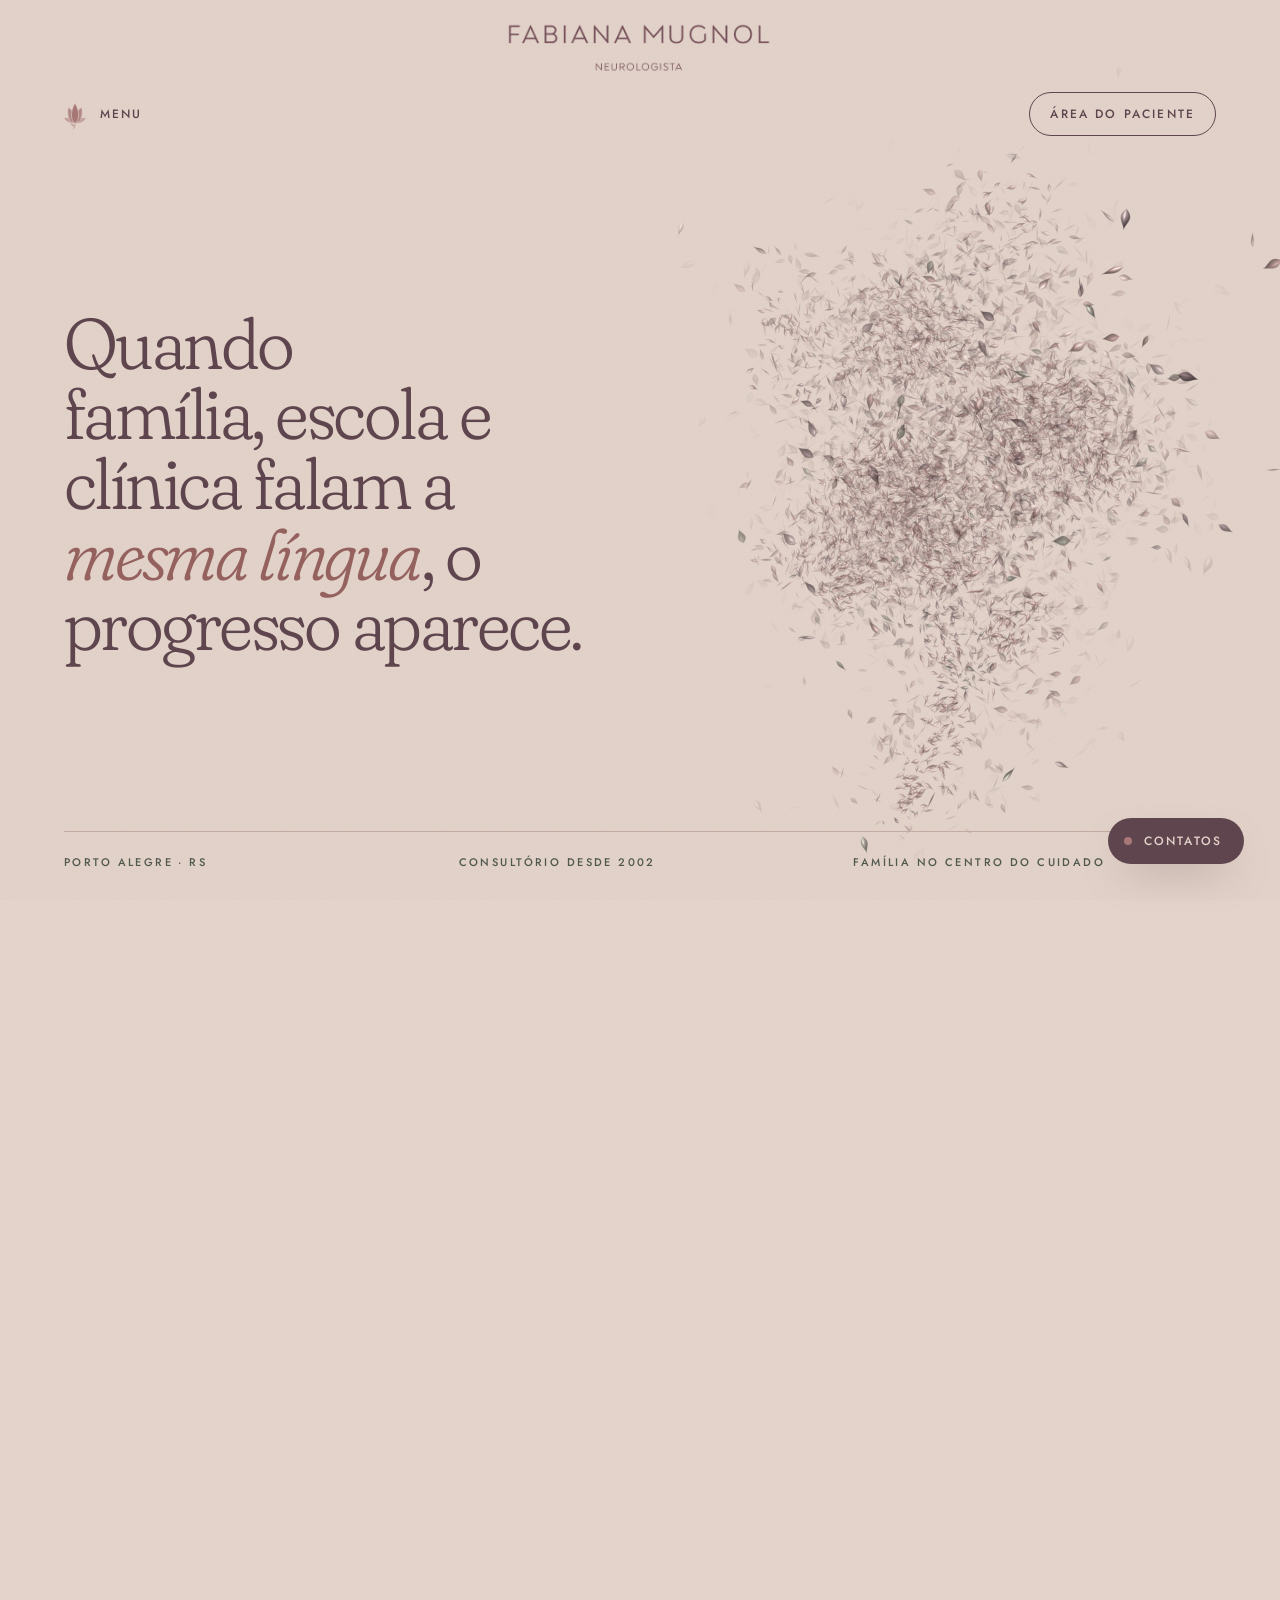
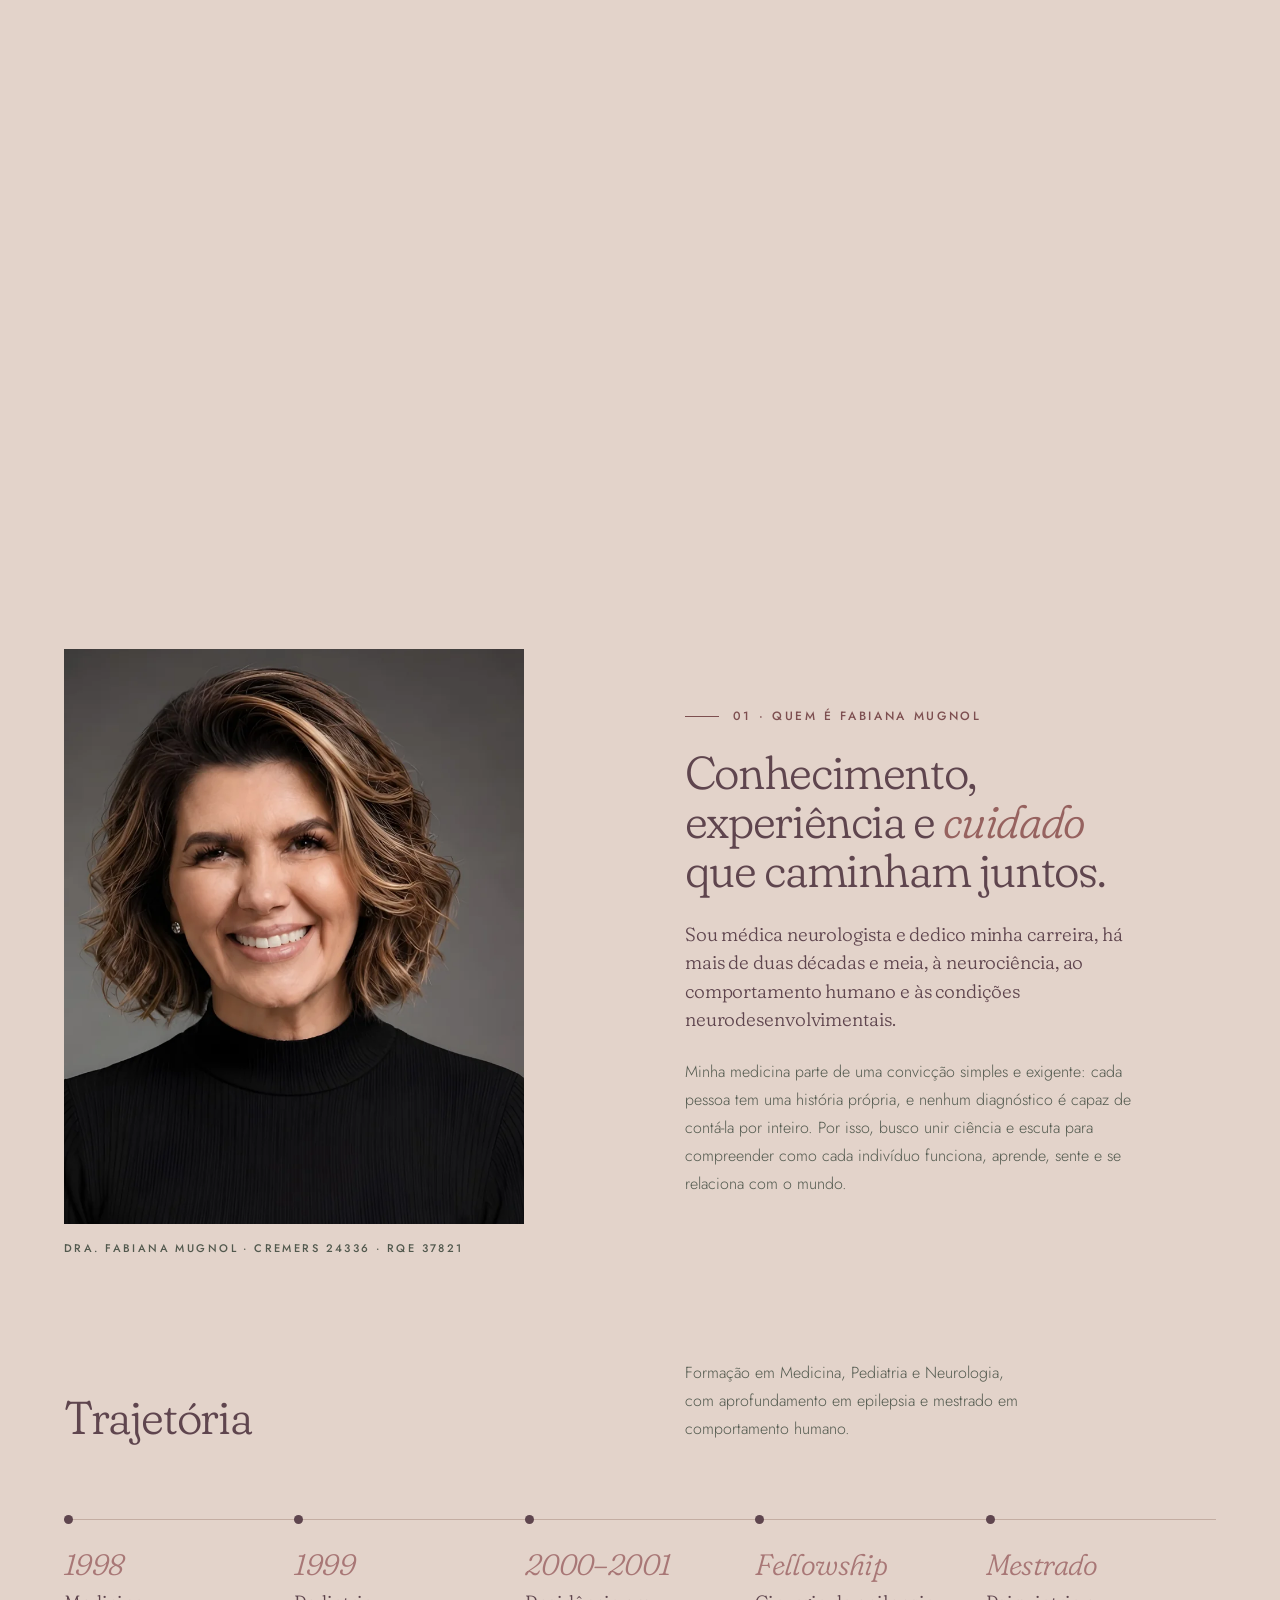
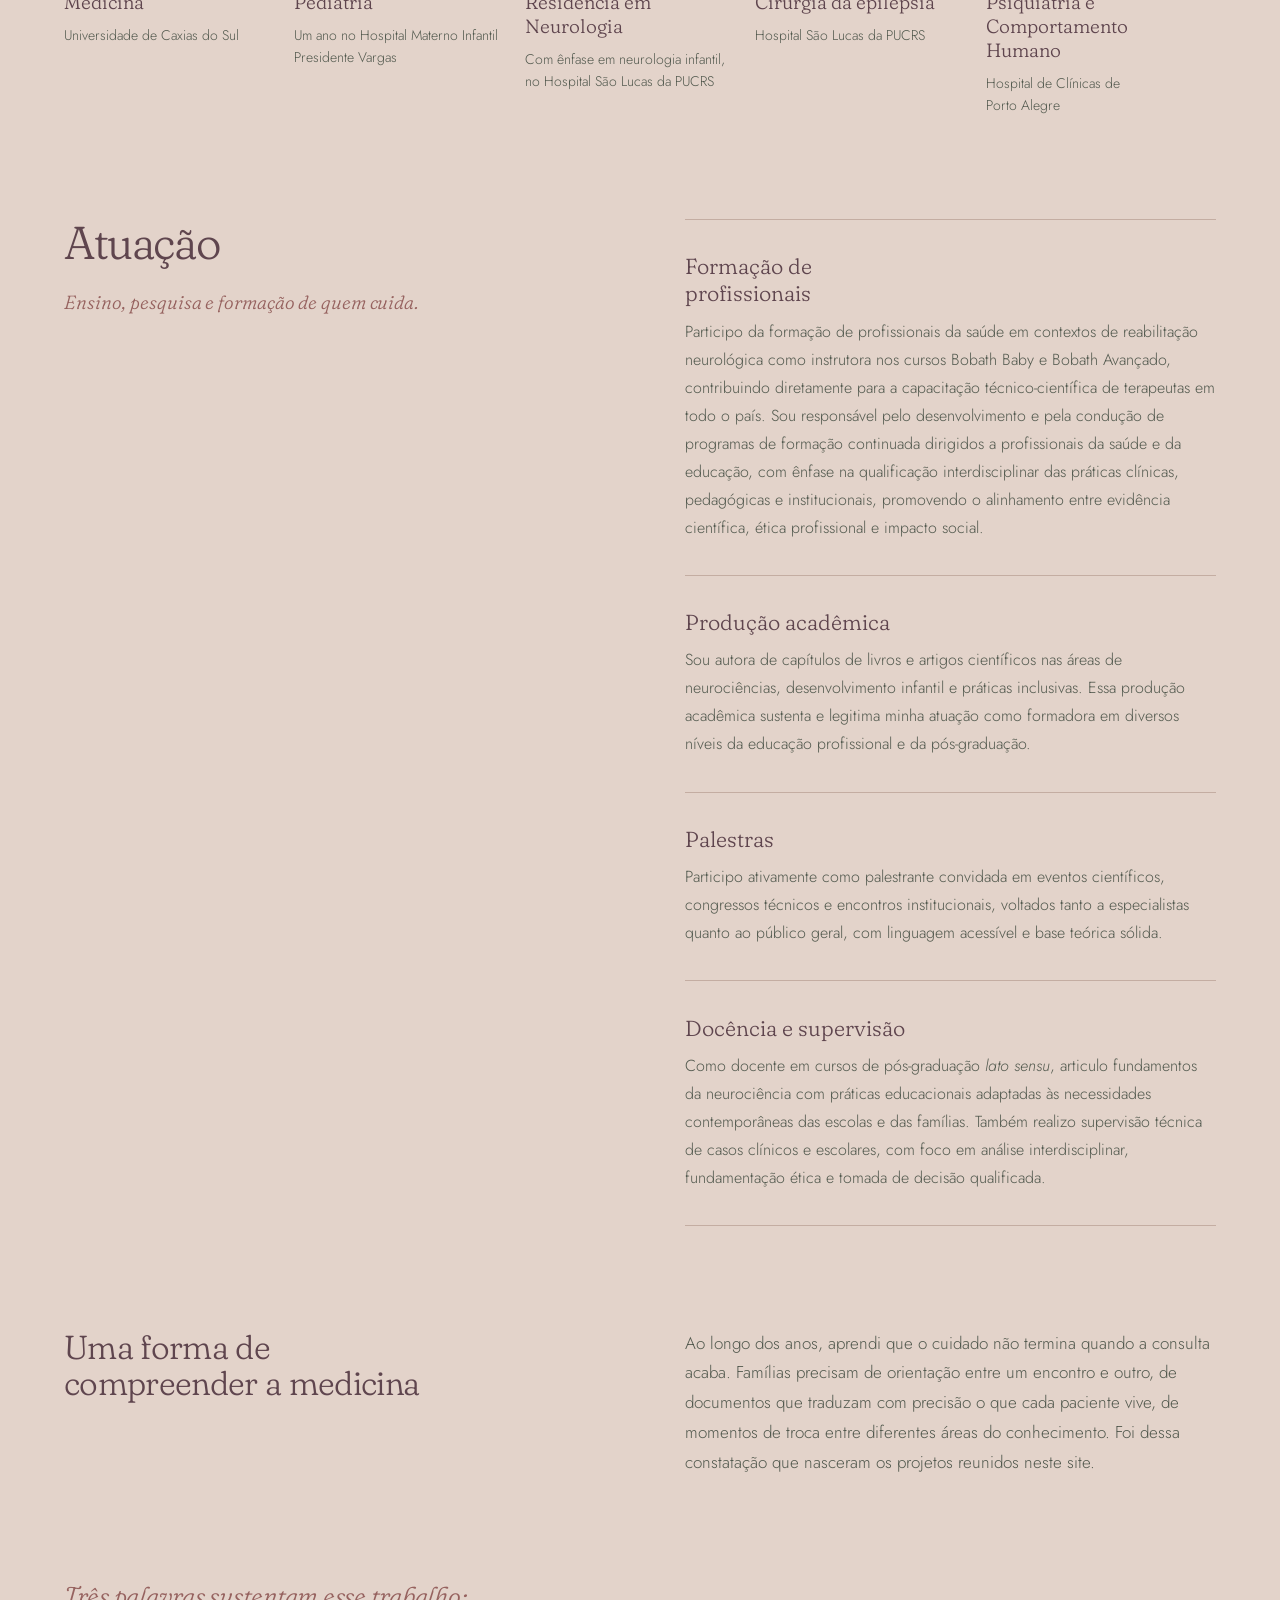
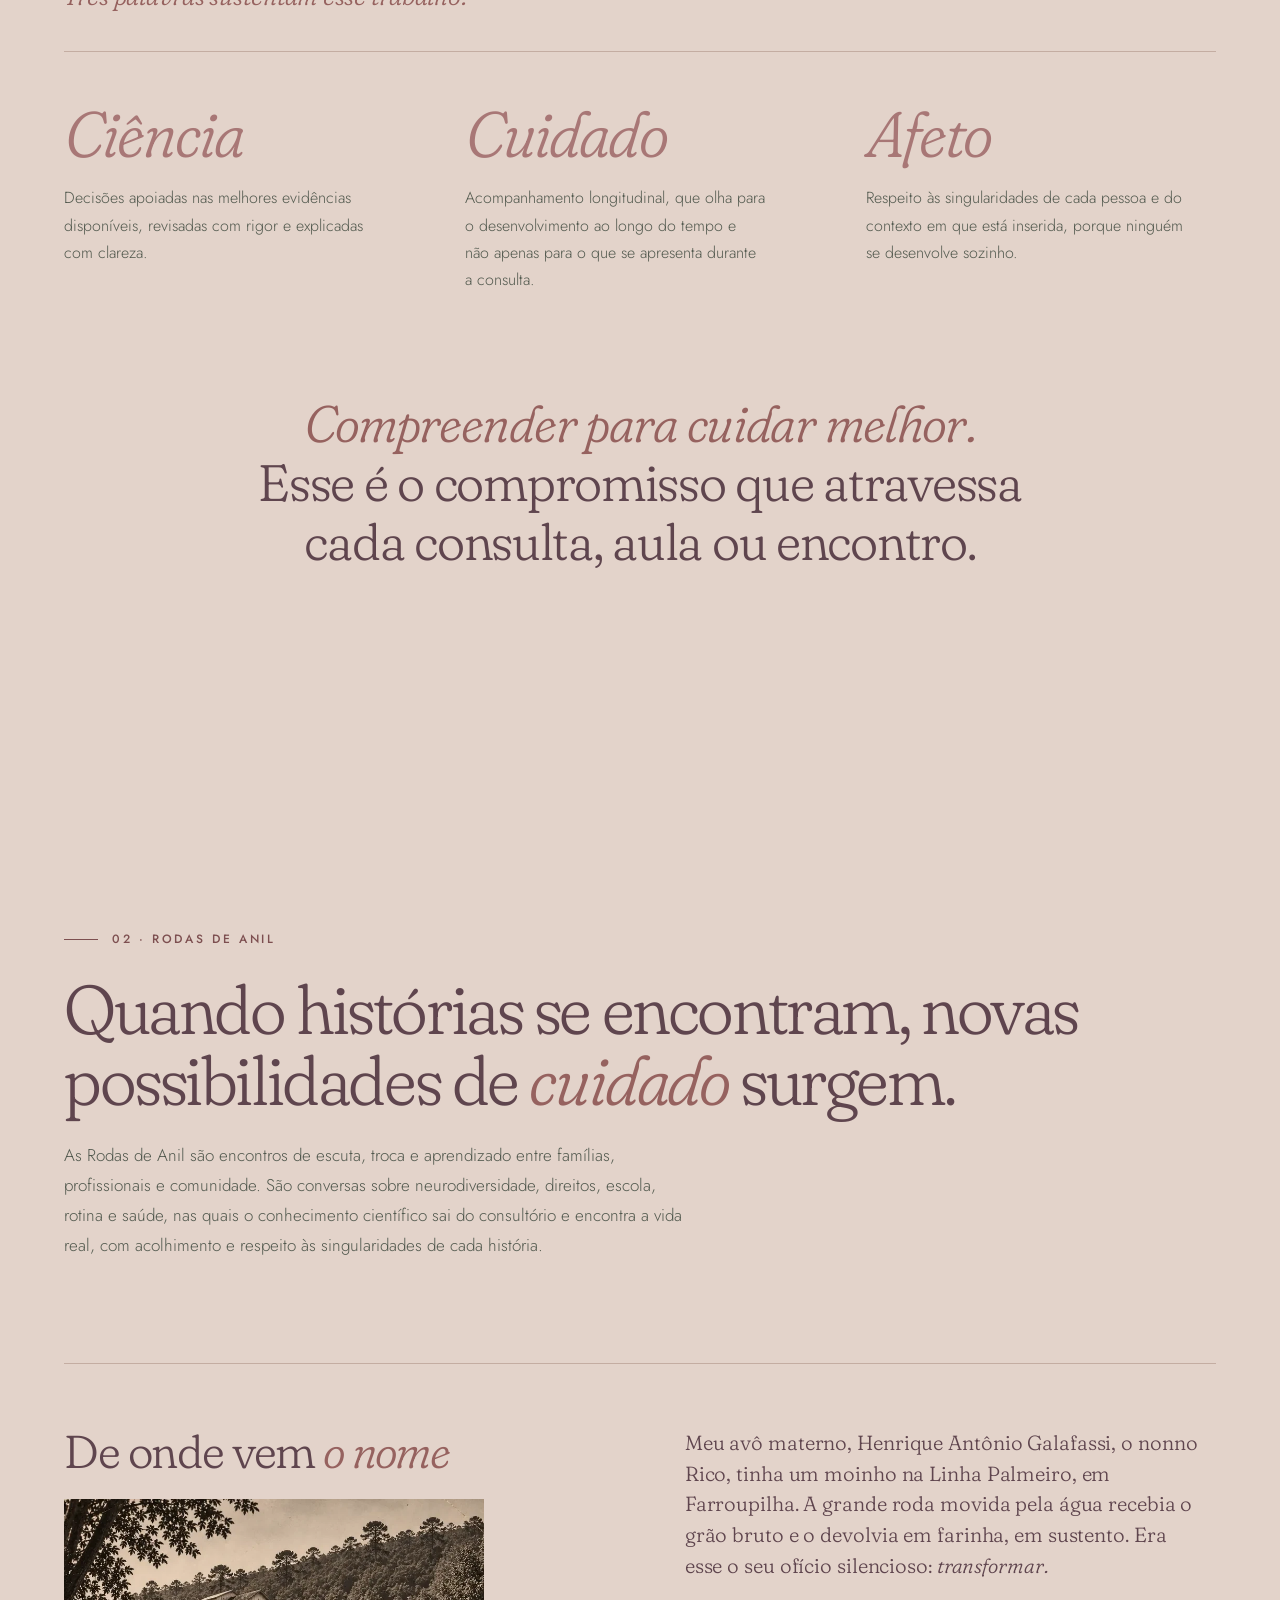
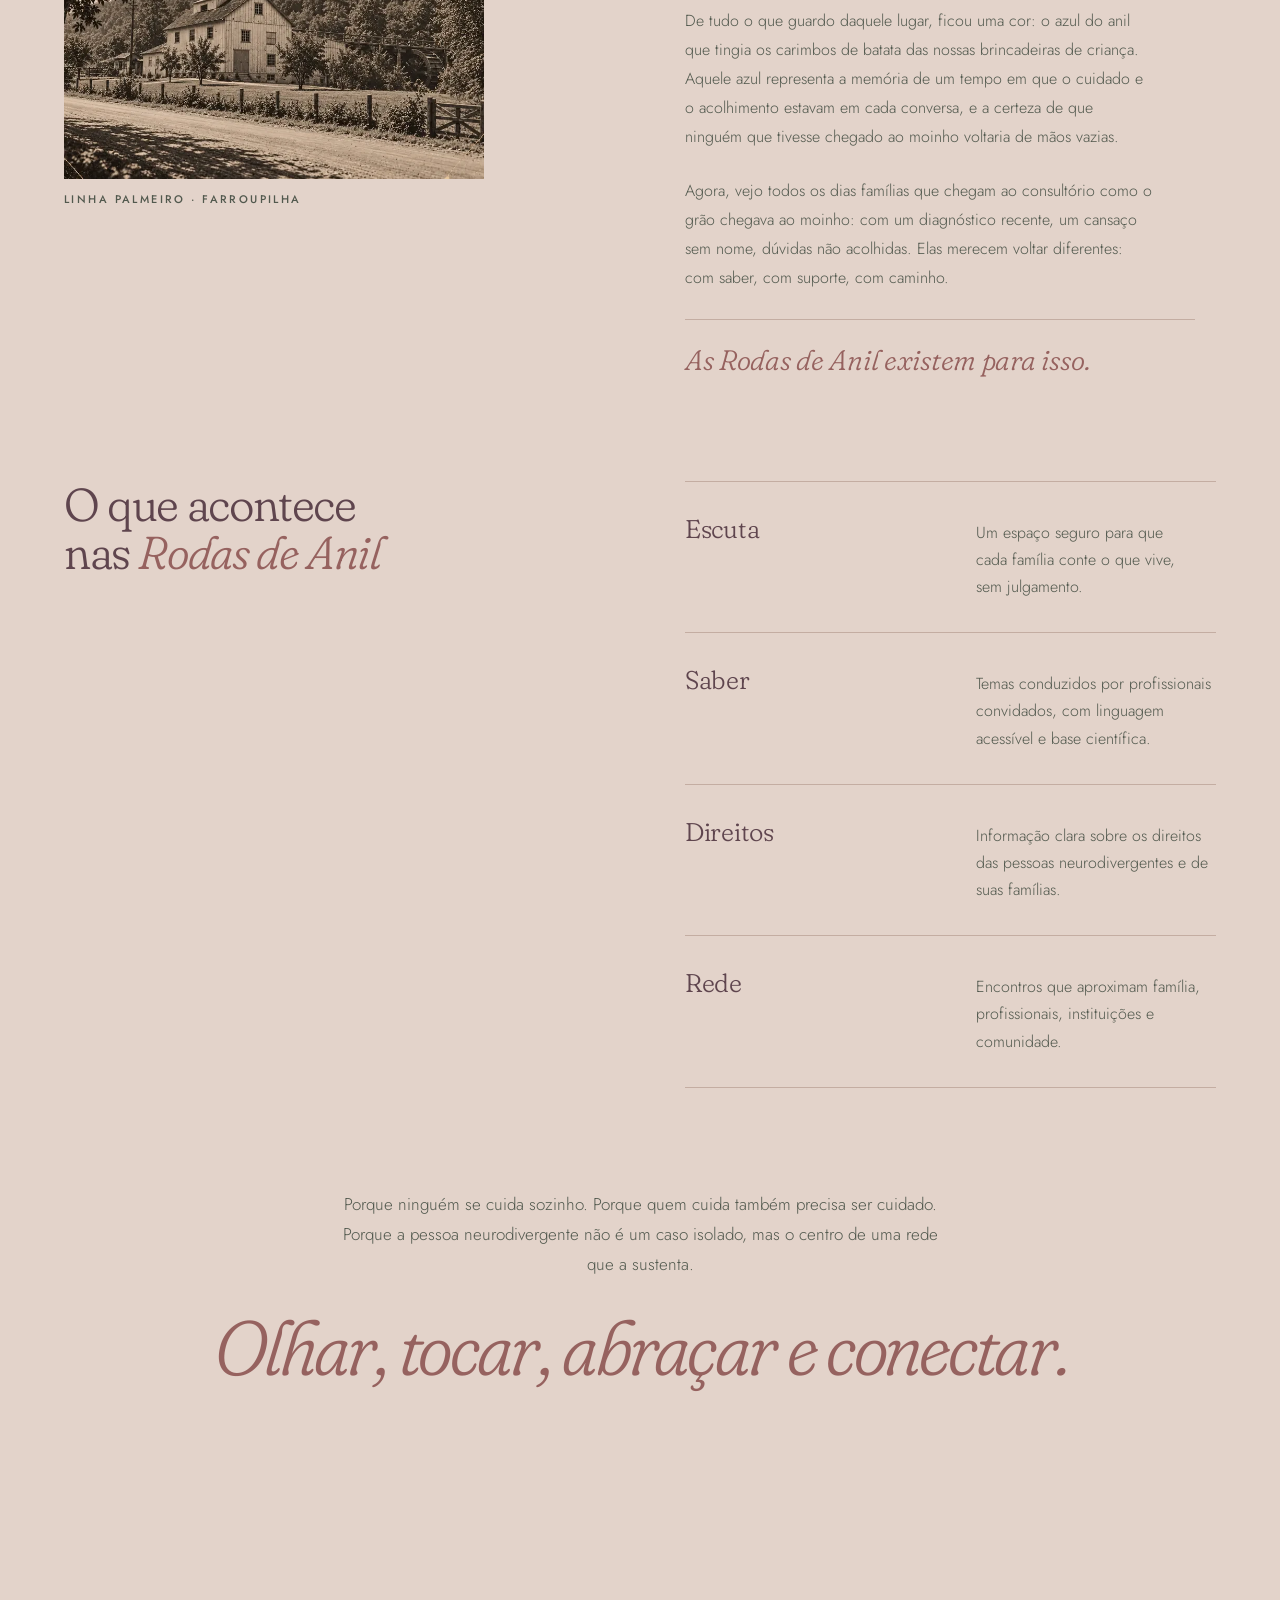
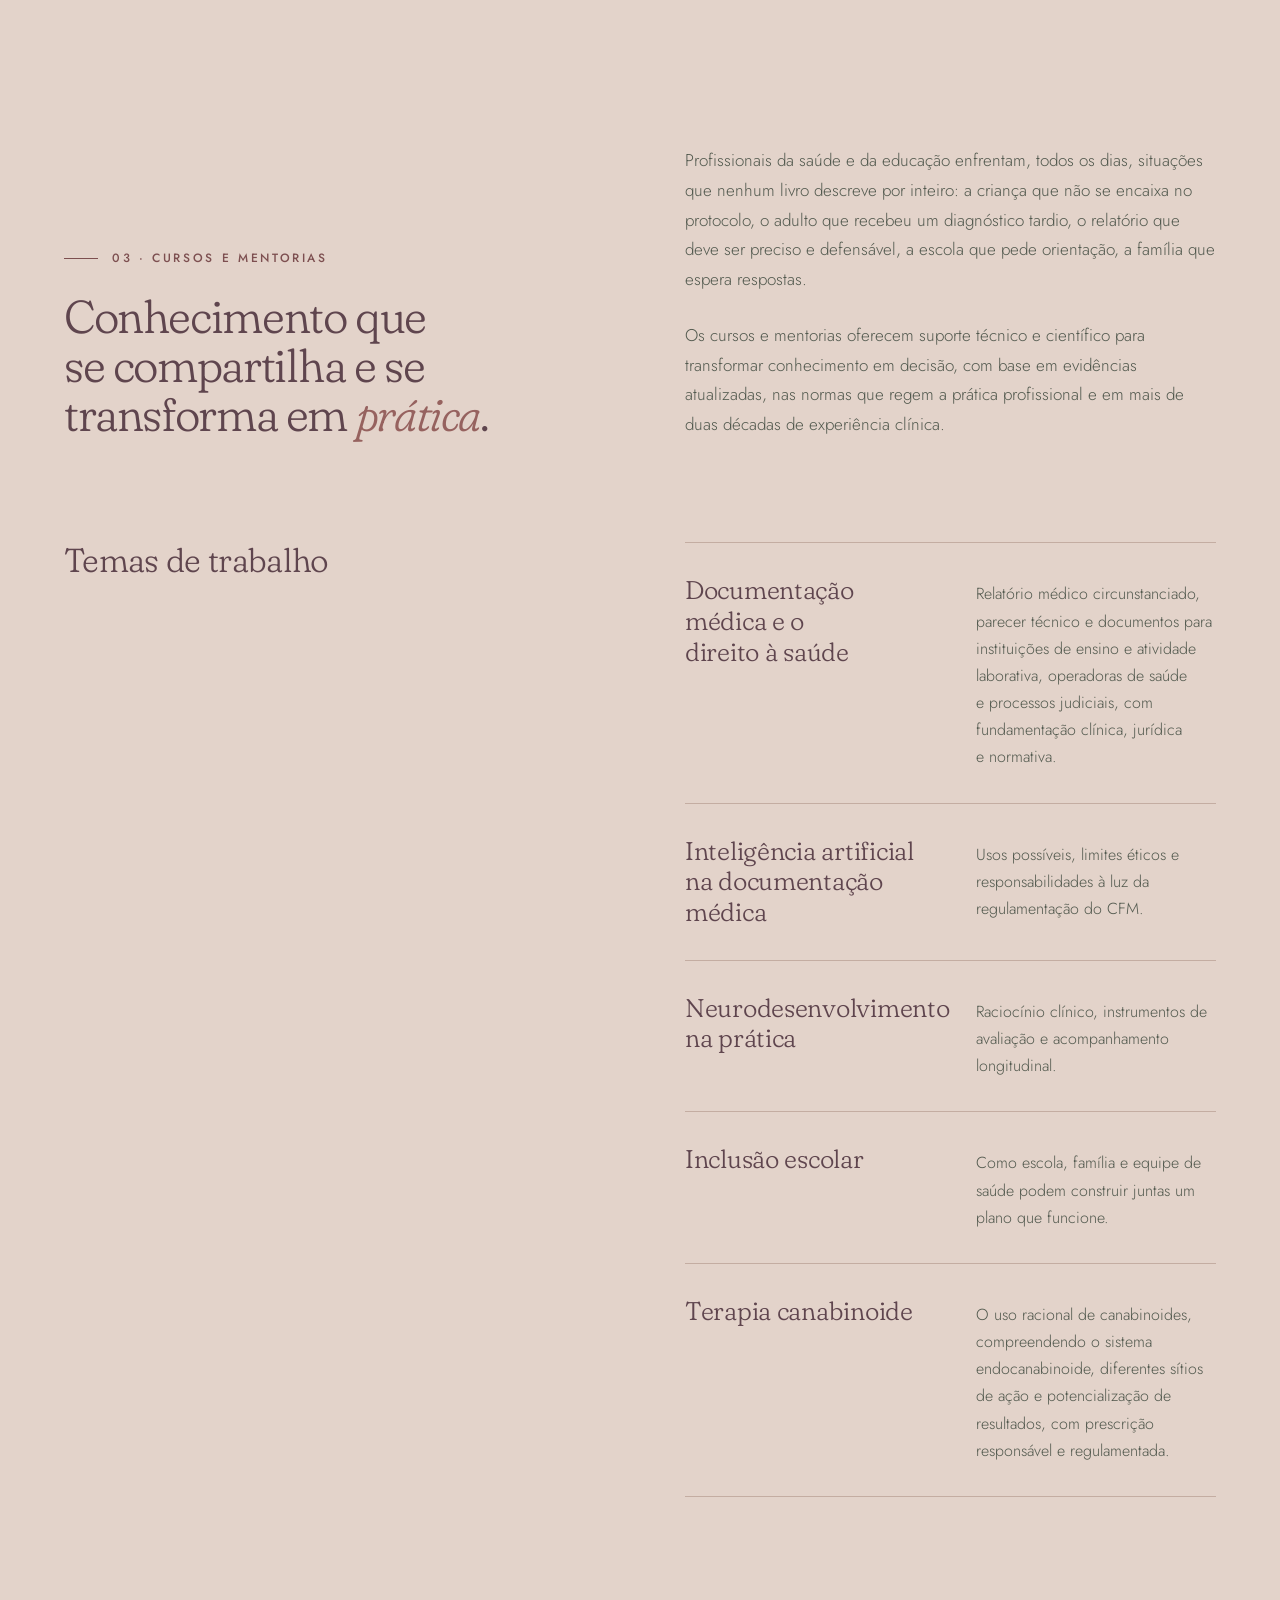
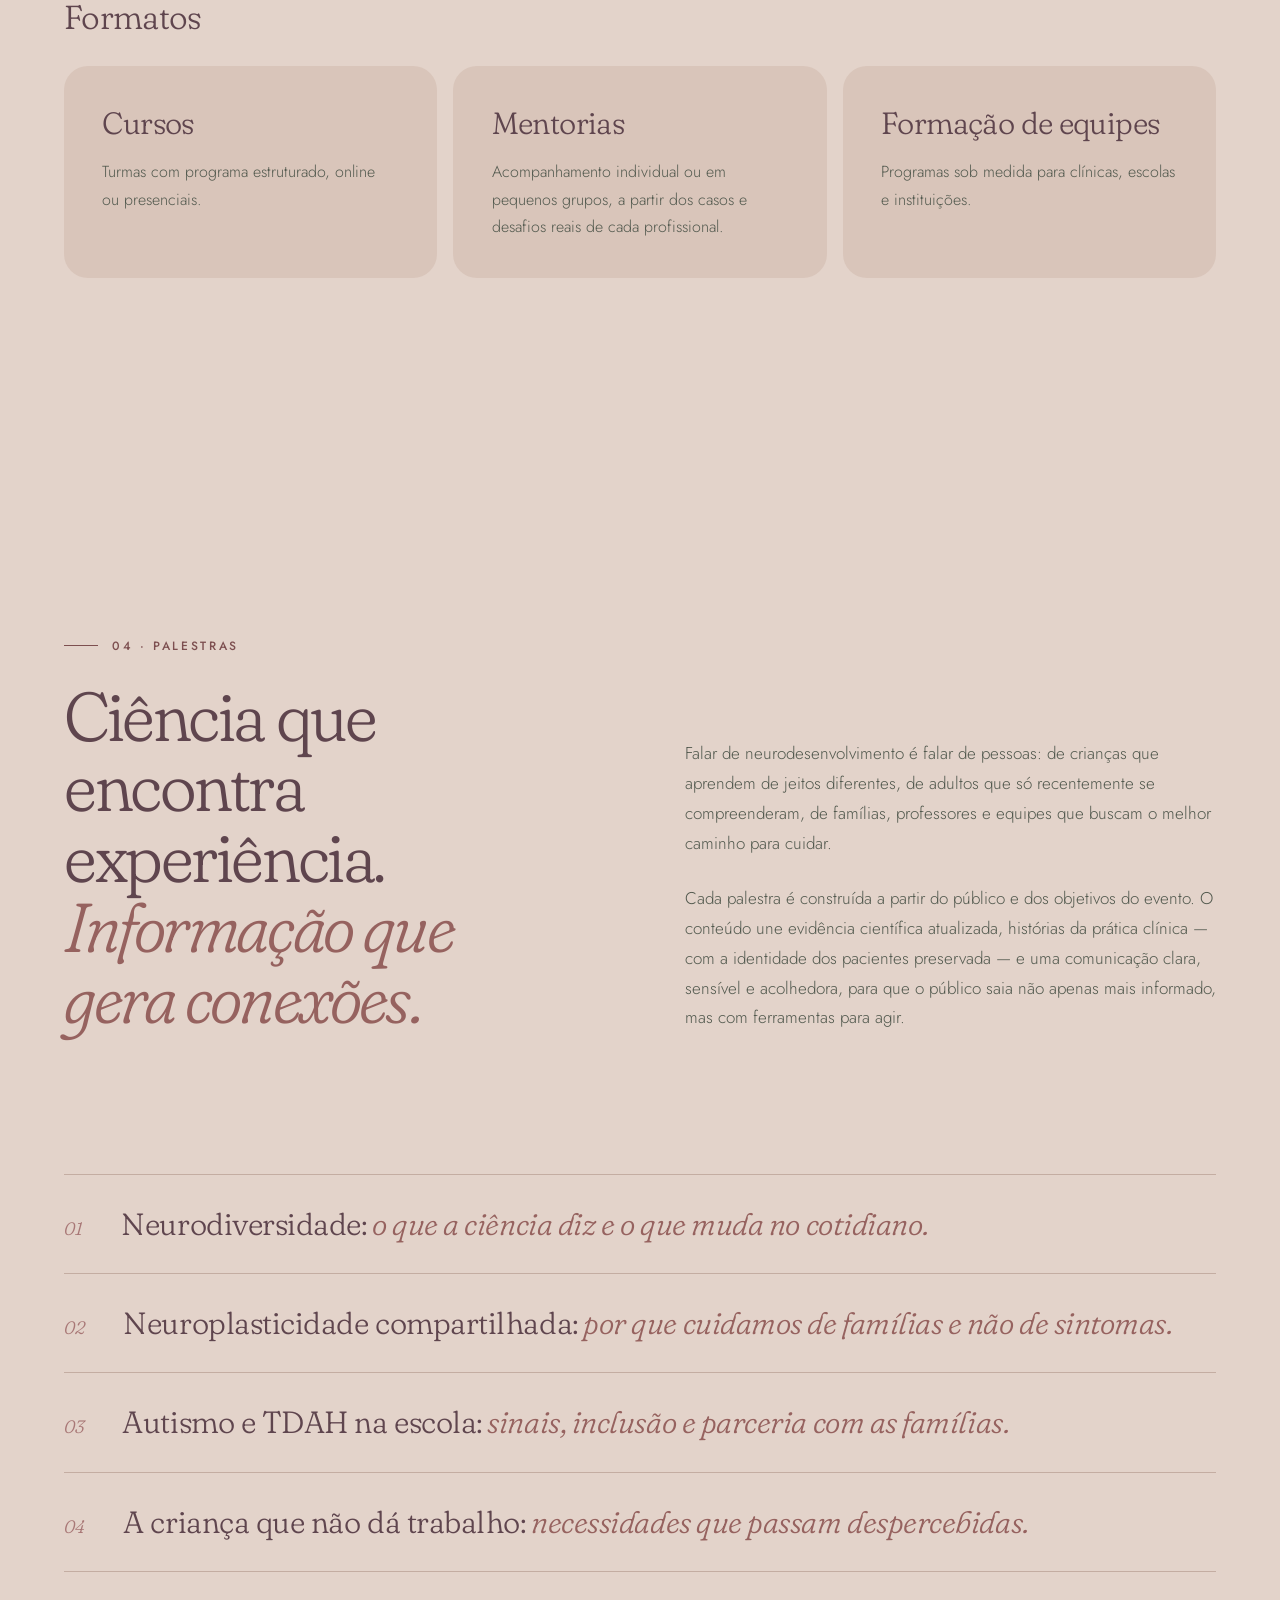
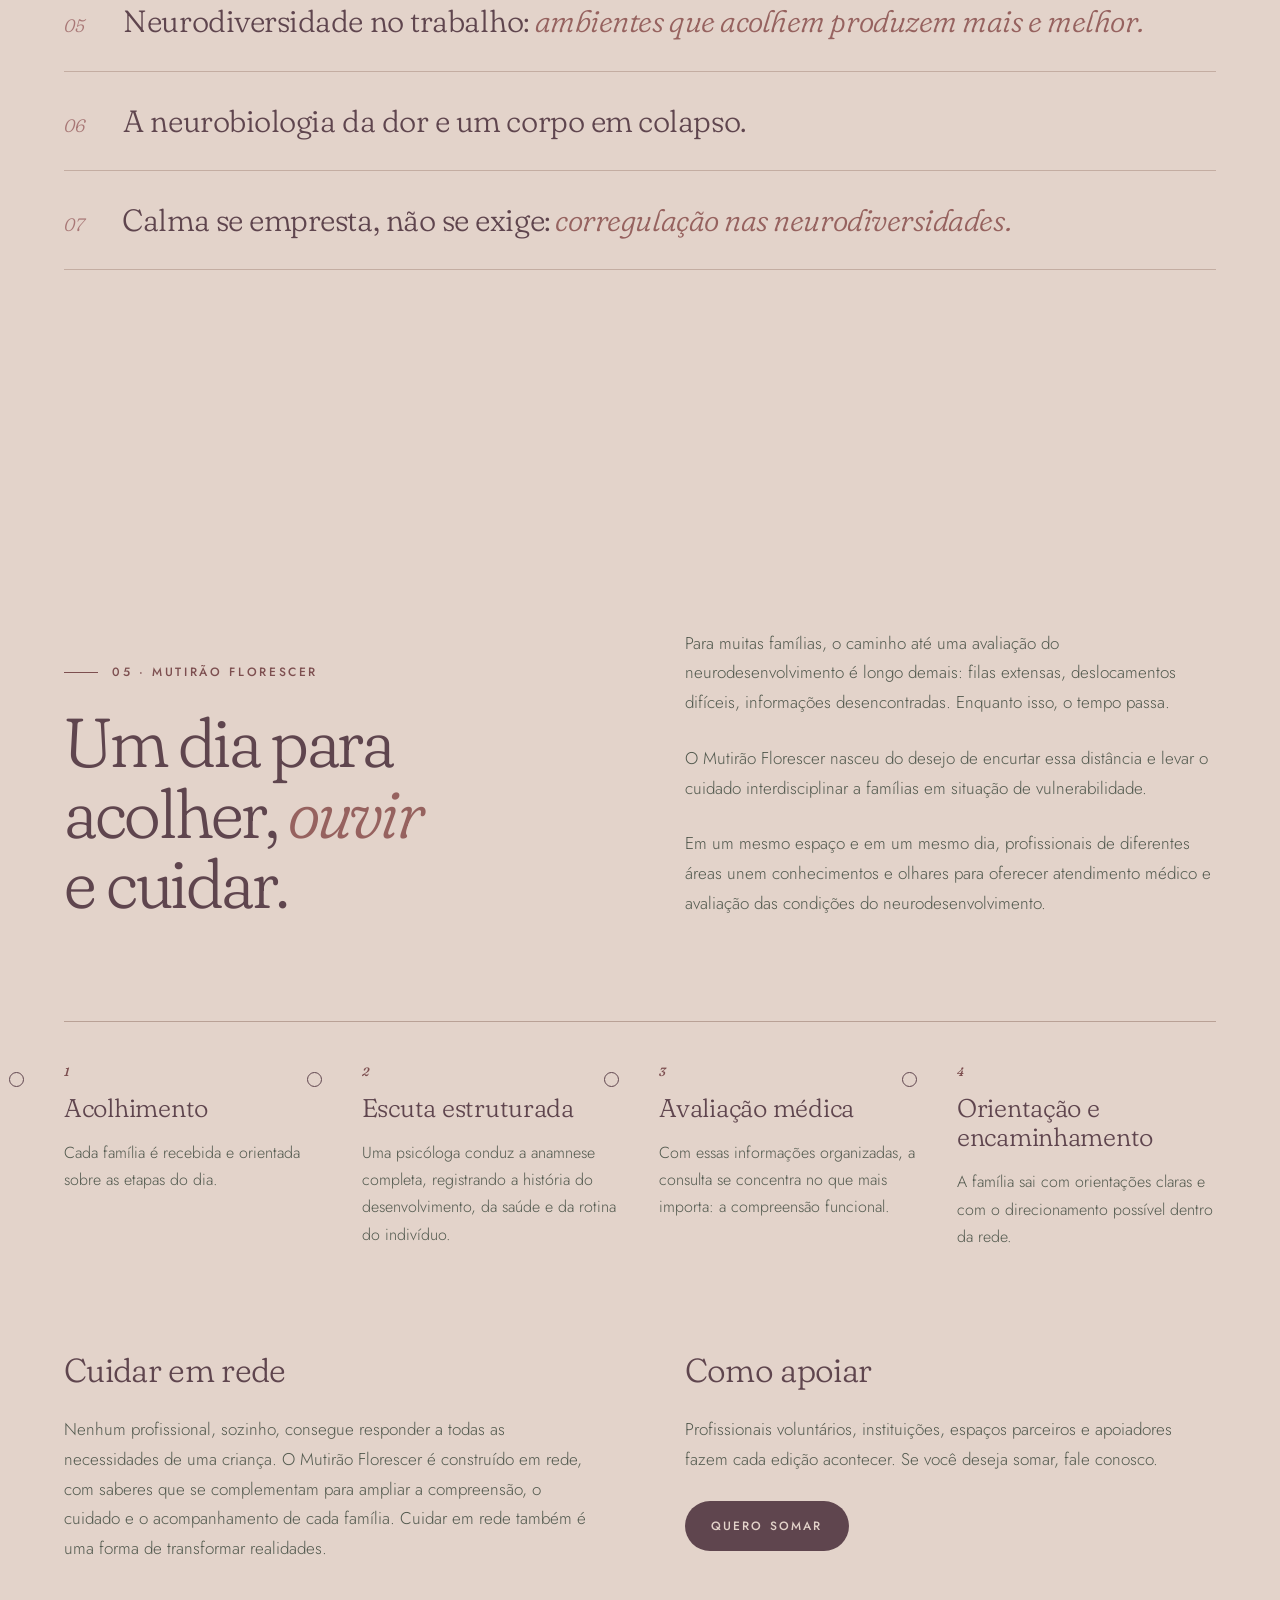
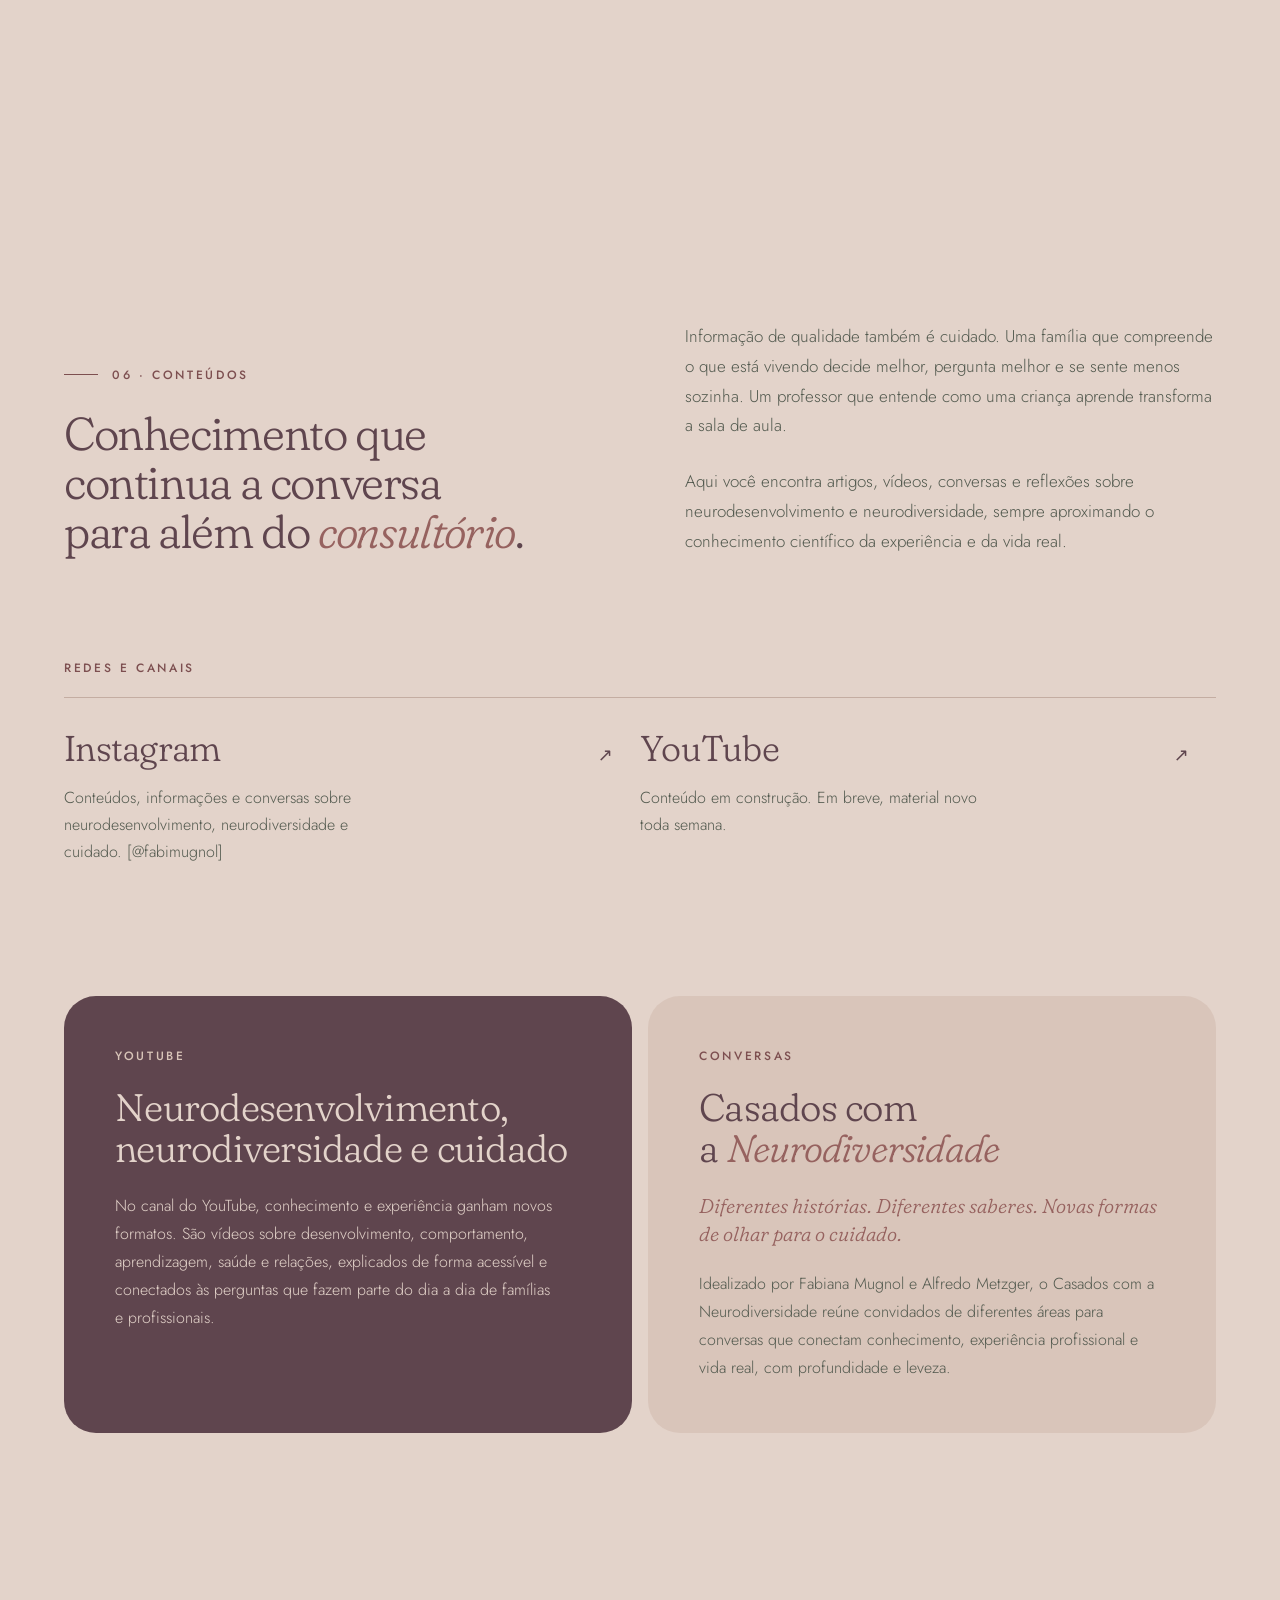
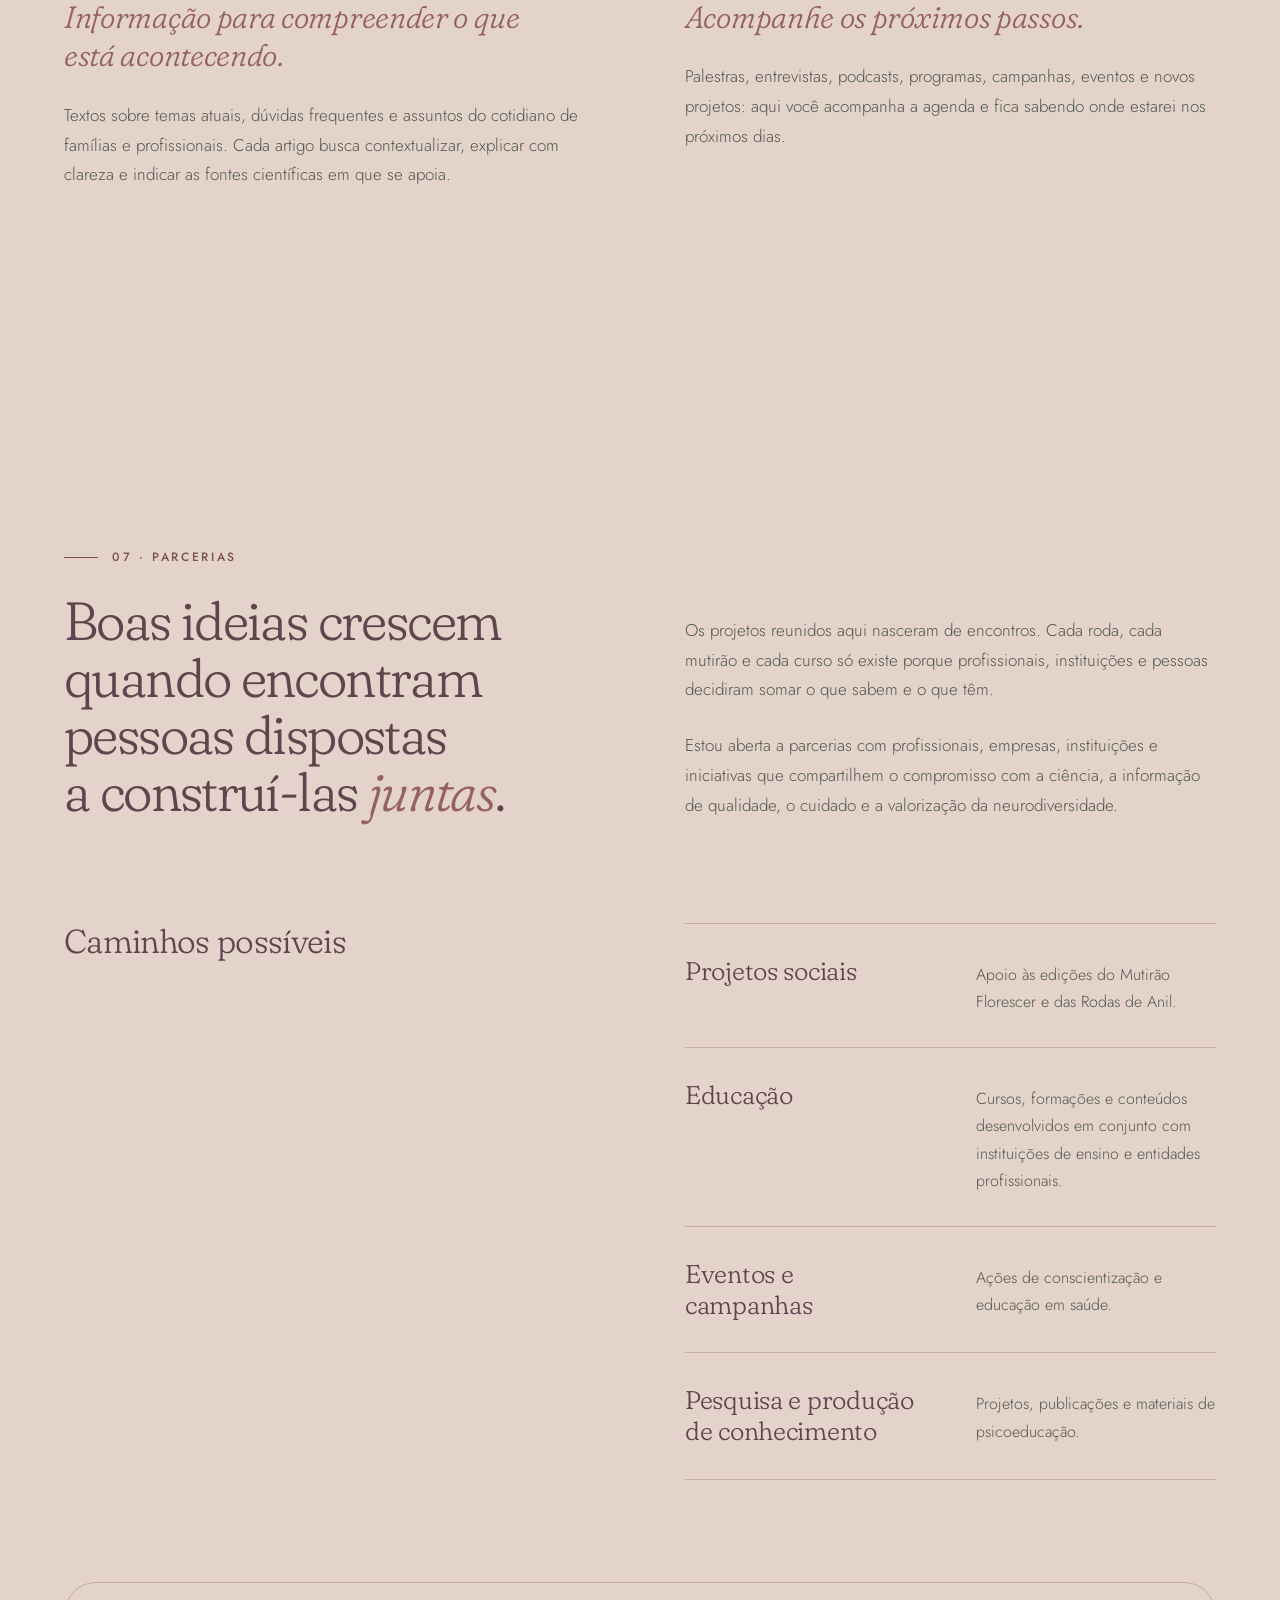
==== commit 829c1f1b: "Área do paciente: carta à família e guia do acompanhamento; Caminhar Juntos sai da página principal " ====
--- a/index.html
+++ b/index.html
@@ -92,14 +92,13 @@
     <ol class="flor-menu__lista">
       <li style="--i:0"><a href="#topo"><span class="flor-menu__n">01</span><span class="flor-menu__nome">Início</span></a></li>
       <li style="--i:1"><a href="#sobre"><span class="flor-menu__n">02</span><span class="flor-menu__nome">Quem sou</span></a></li>
-      <li style="--i:2"><a href="#caminhar"><span class="flor-menu__n">03</span><span class="flor-menu__nome">Caminhar Juntos</span></a></li>
-      <li style="--i:3"><a href="#rodas"><span class="flor-menu__n">04</span><span class="flor-menu__nome">Rodas de Anil</span></a></li>
-      <li style="--i:4"><a href="#cursos"><span class="flor-menu__n">05</span><span class="flor-menu__nome">Cursos</span></a></li>
-      <li style="--i:5"><a href="#palestras"><span class="flor-menu__n">06</span><span class="flor-menu__nome">Palestras</span></a></li>
-      <li style="--i:6"><a href="#mutirao"><span class="flor-menu__n">07</span><span class="flor-menu__nome">Mutirão Florescer</span></a></li>
-      <li style="--i:7"><a href="#conteudos"><span class="flor-menu__n">08</span><span class="flor-menu__nome">Conteúdos</span></a></li>
-      <li style="--i:8"><a href="#parcerias"><span class="flor-menu__n">09</span><span class="flor-menu__nome">Parcerias</span></a></li>
-      <li style="--i:9"><a href="#contato"><span class="flor-menu__n">10</span><span class="flor-menu__nome">Contato</span></a></li>
+      <li style="--i:2"><a href="#rodas"><span class="flor-menu__n">03</span><span class="flor-menu__nome">Rodas de Anil</span></a></li>
+      <li style="--i:3"><a href="#cursos"><span class="flor-menu__n">04</span><span class="flor-menu__nome">Cursos</span></a></li>
+      <li style="--i:4"><a href="#palestras"><span class="flor-menu__n">05</span><span class="flor-menu__nome">Palestras</span></a></li>
+      <li style="--i:5"><a href="#mutirao"><span class="flor-menu__n">06</span><span class="flor-menu__nome">Mutirão Florescer</span></a></li>
+      <li style="--i:6"><a href="#conteudos"><span class="flor-menu__n">07</span><span class="flor-menu__nome">Conteúdos</span></a></li>
+      <li style="--i:7"><a href="#parcerias"><span class="flor-menu__n">08</span><span class="flor-menu__nome">Parcerias</span></a></li>
+      <li style="--i:8"><a href="#contato"><span class="flor-menu__n">09</span><span class="flor-menu__nome">Contato</span></a></li>
     </ol>
     <div class="flor-menu__rodape" style="--i:10">
       <a class="flor-menu__paciente" href="/planos/">Área do paciente</a>
@@ -126,7 +125,6 @@
     </svg><span class="flor-topo__rotulo">Menu</span></button>
             <div class="nav__links" id="nav-links">
               <a href="#sobre">Quem sou</a>
-              <a href="#caminhar">Caminhar Juntos</a>
               <a href="#rodas">Rodas de Anil</a>
               <a href="#cursos">Cursos</a>
               <a href="#palestras">Palestras</a>
@@ -259,58 +257,11 @@
       </div>
     </section>
 
-    <!-- ===== 02 · Caminhar Juntos ===== -->
-    <section id="caminhar" data-tom="#ece2db">
-      <div class="secao__corpo">
-        <div class="duas" style="--min:400px; gap:clamp(50px,8vw,130px)">
-          <div class="caminhar__intro">
-            <span class="eyebrow" data-revela>02 · Caminhar Juntos</span>
-            <h2 class="h2" data-revela>Cuidar também é <em>acompanhar</em> o caminho.</h2>
-            <p class="texto" data-revela>O desenvolvimento não acontece de uma consulta para outra. Acontece todos os dias: em casa, na escola, nas terapias, no trabalho, nas pequenas conquistas e nos dias difíceis. O Caminhar Juntos foi criado para que as famílias não precisem atravessar esse caminho sozinhas entre um encontro e outro.</p>
-            <p class="texto" data-revela>É a forma como organizo o acompanhamento dos meus pacientes: com consultas planejadas, canais claros de comunicação, orientação e compartilhamento de documentos, relatórios e exames.</p>
-          </div>
-          <div class="fio" id="fio">
-            <span class="fio__trilho" aria-hidden="true"></span>
-            <span class="fio__fill" id="fio-fill" aria-hidden="true"></span>
-            <div class="etapa" data-revela>
-              <span class="etapa__n">01</span>
-              <h3>Primeiro contato</h3>
-              <p>A família solicita atendimento pelo canal de agendamento (secretariado presencial). Em seguida, o secretariado remoto encaminha orientações para o envio de dados de identificação, documentos, exames e demais informações importantes para a primeira consulta.</p>
-            </div>
-            <div class="etapa" data-revela>
-              <span class="etapa__n">02</span>
-              <h3>Consulta e compreensão</h3>
-              <p>A avaliação busca compreender cada pessoa por inteiro: o desenvolvimento, a rotina, a funcionalidade e os diferentes contextos.</p>
-            </div>
-            <div class="etapa" data-revela>
-              <span class="etapa__n">03</span>
-              <h3>Plano de cuidado</h3>
-              <p>Juntos, médica e família definem prioridades, próximos passos e a frequência do acompanhamento.</p>
-            </div>
-            <div class="etapa" data-revela>
-              <span class="etapa__n">04</span>
-              <h3>Entre as consultas</h3>
-              <p>Dúvidas, renovações e solicitações seguem por um canal seguro, e cada interação fica registrada no prontuário.</p>
-              <div class="documentos">
-                <span class="rotulo">Documentos: o que você precisa saber</span>
-                <p>Receitas, atestados, declarações e o relatório do atendimento fazem parte do cuidado e são sempre fornecidos, como determina a Resolução CFM 2.381/2024. Relatórios aprofundados, pareceres para perícias e laudos detalhados exigem estudo e tempo de elaboração próprios.</p>
-              </div>
-            </div>
-            <div class="etapa" data-revela>
-              <span class="etapa__n">05</span>
-              <h3>Reavaliação</h3>
-              <p>O acompanhamento de condições crônicas requer consultas regulares, em intervalos não superiores a 180 dias, conforme orienta a Resolução CFM 2.314/2022.</p>
-            </div>
-          </div>
-        </div>
-      </div>
-    </section>
-
-    <!-- ===== 03 · Rodas de Anil (fundo vinho) ===== -->
+    <!-- ===== 02 · Rodas de Anil (fundo vinho) ===== -->
     <section id="rodas" class="rodas" data-tom="#5f454e">
       <div class="secao__corpo">
         <div class="coluna">
-          <span class="eyebrow" data-revela>03 · Rodas de Anil</span>
+          <span class="eyebrow" data-revela>02 · Rodas de Anil</span>
           <h2 class="h2" data-revela>Quando histórias se encontram, novas possibilidades de <em>cuidado</em> surgem.</h2>
           <p class="texto" data-revela>As Rodas de Anil são encontros de escuta, troca e aprendizado entre famílias, profissionais e comunidade. São conversas sobre neurodiversidade, direitos, escola, rotina e saúde, nas quais o conhecimento científico sai do consultório e encontra a vida real, com acolhimento e respeito às singularidades de cada história.</p>
         </div>
@@ -350,12 +301,12 @@
       </div>
     </section>
 
-    <!-- ===== 04 · Cursos e Mentorias ===== -->
+    <!-- ===== 03 · Cursos e Mentorias ===== -->
     <section id="cursos" data-tom="#ece2db">
       <div class="secao__corpo">
         <div class="duas duas--fim" style="--min:380px">
           <div class="coluna">
-            <span class="eyebrow" data-revela>04 · Cursos e Mentorias</span>
+            <span class="eyebrow" data-revela>03 · Cursos e Mentorias</span>
             <h2 class="h2 h2--menor" data-revela>Conhecimento que se compartilha e se transforma em <em>prática</em>.</h2>
           </div>
           <div class="coluna">
@@ -386,12 +337,12 @@
       </div>
     </section>
 
-    <!-- ===== 05 · Palestras ===== -->
+    <!-- ===== 04 · Palestras ===== -->
     <section id="palestras" data-tom="#e3d3ca">
       <div class="secao__corpo">
         <div class="duas duas--fim" style="--min:380px">
           <div class="coluna">
-            <span class="eyebrow" data-revela>05 · Palestras</span>
+            <span class="eyebrow" data-revela>04 · Palestras</span>
             <h2 class="h2" data-revela>Ciência que encontra experiência. <em>Informação que gera conexões.</em></h2>
           </div>
           <div class="coluna">
@@ -415,12 +366,12 @@
       </div>
     </section>
 
-    <!-- ===== 06 · Mutirão Florescer ===== -->
+    <!-- ===== 05 · Mutirão Florescer ===== -->
     <section id="mutirao" data-tom="#d6c1b5">
       <div class="secao__corpo">
         <div class="duas duas--fim" style="--min:380px">
           <div class="coluna">
-            <span class="eyebrow" data-revela>06 · Mutirão Florescer</span>
+            <span class="eyebrow" data-revela>05 · Mutirão Florescer</span>
             <h2 class="h2" data-revela>Um dia para acolher, <em>ouvir</em> e cuidar.</h2>
           </div>
           <div class="coluna">
@@ -451,12 +402,12 @@
       </div>
     </section>
 
-    <!-- ===== 07 · Conteúdos ===== -->
+    <!-- ===== 06 · Conteúdos ===== -->
     <section id="conteudos" data-tom="#ece2db">
       <div class="secao__corpo">
         <div class="duas duas--fim" style="--min:380px">
           <div class="coluna">
-            <span class="eyebrow" data-revela>07 · Conteúdos</span>
+            <span class="eyebrow" data-revela>06 · Conteúdos</span>
             <h2 class="h2 h2--menor" data-revela>Conhecimento que continua a conversa para além do <em>consultório</em>.</h2>
           </div>
           <div class="coluna">
@@ -509,12 +460,12 @@
       </div>
     </section>
 
-    <!-- ===== 08 · Parcerias ===== -->
+    <!-- ===== 07 · Parcerias ===== -->
     <section id="parcerias" data-tom="#e3d3ca">
       <div class="secao__corpo">
         <div class="duas duas--fim" style="--min:380px">
           <div class="coluna">
-            <span class="eyebrow" data-revela>08 · Parcerias</span>
+            <span class="eyebrow" data-revela>07 · Parcerias</span>
             <h2 class="h2 h2--parcerias" data-revela>Boas ideias crescem quando encontram pessoas dispostas a <span class="nowrap">construí‑las <em>juntas</em>.</span></h2>
           </div>
           <div class="coluna">
--- a/css/site.css
+++ b/css/site.css
@@ -396,21 +396,6 @@
 }
 .fecho em { display: block; color: var(--t-enfase); }
 
-/* ---------- 02 Caminhar Juntos ---------- */
-
-.caminhar__intro { display: flex; flex-direction: column; gap: 28px; position: sticky; top: 12vh; }
-.fio { position: relative; display: flex; flex-direction: column; gap: clamp(56px, 7vw, 96px); padding: 10px 0 10px 56px; }
-.fio__trilho, .fio__fill { position: absolute; left: 7px; top: 16px; bottom: 16px; width: 1px; background: var(--t-linha); }
-.fio__fill { background: var(--vinho); transform-origin: top; transform: scaleY(0); }
-.etapa { position: relative; display: flex; flex-direction: column; gap: 12px; }
-.etapa::before { content: ""; position: absolute; left: -55px; top: 6px; width: 15px; height: 15px; border-radius: 50%; background: var(--nude); border: 1px solid var(--vinho); }
-.etapa__n { font-size: 12px; font-weight: 500; letter-spacing: .22em; color: var(--t-rotulo); }
-.etapa h3 { margin: 0; font-family: var(--serif); font-weight: 300; font-variation-settings: "SOFT" 100; font-size: clamp(28px, 2.8vw, 40px); line-height: 1.08; letter-spacing: -.02em; }
-.etapa p { margin: 0; max-width: 48ch; font-size: 16px; font-weight: 300; line-height: 1.7; color: var(--t-texto); text-wrap: pretty; }
-.documentos { display: flex; flex-direction: column; gap: 10px; margin-top: 8px; padding: 20px 22px; max-width: 48ch; background: var(--card); border-radius: 16px; }
-.documentos .rotulo { font-size: 11px; }
-.etapa .documentos p { font-size: 15px; }
-
 /* ---------- Texto acompanha o fundo ----------
    Quando o fundo da página escurece (Parcerias, Contato), o JS põe
    .fundo-escuro no <html> e o texto passa aos tons claros, com transição
@@ -430,7 +415,7 @@
   --t-texto: var(--nude); --t-titulo: var(--nude); --t-rotulo: var(--claro-sobre-escuro);
   --t-enfase: var(--rose-claro-2); --t-destaque: var(--rose-claro); --t-linha: var(--linha-vinho);
 }
-.card, .painel, .documentos {
+.card, .painel {
   --t-texto: var(--musgo); --t-titulo: var(--vinho); --t-rotulo: var(--vinho-texto);
   --t-enfase: var(--rose-escuro); --t-destaque: var(--rose); --t-linha: var(--linha);
 }
@@ -577,7 +562,7 @@
   .mapa { grid-template-columns: minmax(0, 1fr); }
 
   /* em uma coluna, blocos presos ao topo passariam por baixo do texto */
-  .fixa, .atuacao__fixa, .caminhar__intro, .nome__fixa { position: static; }
+  .fixa, .atuacao__fixa, .nome__fixa { position: static; }
 
   /* Quem é: título primeiro, depois a foto, depois a apresentação */
   .quem { display: flex; flex-direction: column; align-items: stretch; gap: 24px; }
@@ -643,7 +628,7 @@
 .login { display: grid; grid-template-columns: repeat(auto-fit, minmax(min(100%, 380px), 1fr)); gap: clamp(40px, 7vw, 110px); align-items: center; min-height: calc(100vh - 100px); padding: 40px 0 80px; }
 .login__texto { display: flex; flex-direction: column; gap: 24px; }
 .login h1 { margin: 0; max-width: 14ch; font-family: var(--serif); font-weight: 300; font-variation-settings: "SOFT" 100; font-size: clamp(38px, 4.8vw, 72px); line-height: 1.02; letter-spacing: -.03em; text-wrap: balance; }
-.login h1 em, .modalidades h1 em { color: var(--rose-escuro); }
+.login h1 em { color: var(--rose-escuro); }
 .login form { display: flex; flex-direction: column; gap: 18px; width: 100%; max-width: 440px; justify-self: end; background: var(--card); border-radius: 32px; padding: clamp(28px, 4vw, 48px); }
 .login label { display: flex; flex-direction: column; gap: 8px; font-size: 11px; font-weight: 500; letter-spacing: .22em; text-transform: uppercase; color: var(--vinho-texto); }
 .login input {
@@ -666,13 +651,104 @@
 .login .escolha__opcao { all: unset; cursor: pointer; border: 1px solid var(--vinho); border-radius: 999px; padding: 10px 18px; font-size: 12px; font-weight: 500; letter-spacing: .18em; text-transform: uppercase; color: var(--vinho); transition: background .4s, color .4s; }
 .login .escolha__opcao:hover { background: var(--vinho); color: var(--nude); }
 .login .escolha__opcao:focus-visible { outline: 2px solid var(--rose); outline-offset: 3px; }
-.modalidades { padding-top: 0; }
-.modalidades { display: flex; flex-direction: column; gap: clamp(40px, 6vw, 80px); padding: clamp(70px, 10vw, 140px) 0 clamp(90px, 12vw, 160px); }
-.modalidades__card { display: flex; flex-direction: column; gap: 28px; background: var(--card); border-radius: 32px; padding: clamp(28px, 5vw, 72px); }
-.modalidades h1 { margin: 0; max-width: 18ch; font-family: var(--serif); font-weight: 300; font-variation-settings: "SOFT" 100; font-size: clamp(36px, 4.6vw, 68px); line-height: 1.04; letter-spacing: -.03em; text-wrap: balance; }
-.etiquetas { display: flex; gap: 10px; flex-wrap: wrap; }
-.etiquetas span { border: 1px solid var(--vinho); border-radius: 999px; padding: 10px 18px; font-size: 12px; font-weight: 500; letter-spacing: .18em; text-transform: uppercase; color: var(--vinho); }
 [hidden] { display: none !important; }
+
+/* carta de abertura ao lado do formulário de entrada */
+.login .carta .texto { max-width: 52ch; }
+.carta__assinatura { margin: 4px 0 0; font-family: var(--serif); font-weight: 300; font-variation-settings: "SOFT" 100; font-style: italic; font-size: clamp(22px, 2vw, 28px); color: var(--rose-escuro); }
+.login__titulo { margin: 0; font-family: var(--serif); font-weight: 300; font-variation-settings: "SOFT" 100; font-size: clamp(26px, 2.4vw, 34px); line-height: 1.1; letter-spacing: -.02em; color: var(--vinho); }
+.login__intro { margin: -6px 0 4px; font-size: 15px; font-weight: 300; line-height: 1.6; color: var(--musgo); }
+
+/* texto só para leitor de tela */
+.so-leitor { position: absolute !important; width: 1px; height: 1px; padding: 0; margin: -1px; overflow: hidden; clip: rect(0 0 0 0); white-space: nowrap; border: 0; }
+
+/* sumário das três partes */
+.sumario { display: grid; grid-template-columns: repeat(auto-fit, minmax(min(100%, 240px), 1fr)); border-top: 1px solid var(--linha); border-bottom: 1px solid var(--linha); }
+.sumario a { display: flex; align-items: baseline; gap: 14px; padding: 22px 18px 22px 0; font-family: var(--serif); font-weight: 300; font-variation-settings: "SOFT" 100; font-size: clamp(19px, 1.6vw, 23px); color: var(--vinho); transition: color .4s; }
+.sumario a span { font-family: var(--sans); font-size: 12px; font-weight: 500; letter-spacing: .22em; color: var(--vinho-texto); }
+.sumario a:hover { color: var(--rose-escuro); }
+.sumario a:focus-visible, .guia a:focus-visible { outline: 2px solid var(--rose); outline-offset: 3px; }
+
+/* as três partes do guia */
+html:has(.planos) { scroll-behavior: smooth; }
+@media (prefers-reduced-motion: reduce) { html:has(.planos) { scroll-behavior: auto; } }
+.guia { display: flex; flex-direction: column; gap: clamp(48px, 6vw, 88px); padding: clamp(80px, 11vw, 150px) 0 0; scroll-margin-top: 20px; }
+.guia:last-child { padding-bottom: clamp(90px, 12vw, 160px); }
+.guia__cabeca { display: flex; flex-direction: column; gap: 22px; }
+.guia h3 { margin: 0; font-family: var(--serif); font-weight: 300; font-variation-settings: "SOFT" 100; font-size: clamp(26px, 2.6vw, 38px); line-height: 1.1; letter-spacing: -.02em; color: var(--vinho); }
+.guia h4 { margin: 0; font-family: var(--serif); font-weight: 400; font-variation-settings: "SOFT" 100; font-size: clamp(19px, 1.6vw, 22px); line-height: 1.25; color: var(--vinho); }
+.guia p, .guia li, .guia dd { font-size: 16px; font-weight: 300; line-height: 1.75; color: var(--musgo); }
+.guia p { margin: 0; max-width: 66ch; }
+.guia strong { font-weight: 500; color: var(--vinho); }
+.guia .h2 em { color: var(--rose-escuro); }
+.acoes { display: flex; flex-wrap: wrap; gap: 12px; margin-top: 6px; }
+.btn--linha { background: transparent; color: var(--vinho); box-shadow: inset 0 0 0 1px var(--vinho); }
+.btn--linha:hover { background: var(--vinho); color: var(--nude); }
+.guia .btn:focus-visible { outline: 2px solid var(--rose); outline-offset: 3px; }
+
+/* 01 · trilha numerada com fio vertical (mesma linguagem do antigo Caminhar Juntos) */
+.trilha { list-style: none; margin: 0; padding: 10px 0 10px 56px; position: relative; display: flex; flex-direction: column; gap: clamp(56px, 7vw, 90px); max-width: 860px; }
+.trilha::before { content: ""; position: absolute; left: 7px; top: 16px; bottom: 16px; width: 1px; background: var(--linha); }
+.passo { position: relative; display: flex; flex-direction: column; gap: 16px; }
+.passo::before { content: ""; position: absolute; left: -55px; top: 6px; width: 15px; height: 15px; border-radius: 50%; background: var(--nude); border: 1px solid var(--vinho); }
+.passo__n, .item__n { font-size: 12px; font-weight: 500; letter-spacing: .22em; color: var(--vinho-texto); }
+.mudancas { margin: 0; display: flex; flex-direction: column; gap: 14px; }
+.mudancas div { max-width: 66ch; }
+.mudancas dt { display: inline; font-weight: 500; color: var(--vinho); font-size: 16px; }
+.mudancas dd { display: inline; margin: 0 0 0 .3em; }
+.exemplo { font-style: italic; color: var(--vinho); }
+
+/* citações */
+.citacao { margin: 8px 0 0; padding: 4px 0 4px 24px; border-left: 1px solid var(--rose); max-width: 60ch; }
+.guia .citacao p { font-family: var(--serif); font-weight: 300; font-variation-settings: "SOFT" 100; font-style: italic; font-size: clamp(20px, 1.8vw, 25px); line-height: 1.4; color: var(--rose-escuro); }
+.citacao--grande { margin: 0 auto; padding: clamp(30px, 4vw, 50px) 0 0; border-left: 0; border-top: 1px solid var(--linha); text-align: center; max-width: 920px; }
+.guia .citacao--grande p { font-size: clamp(26px, 3vw, 42px); line-height: 1.25; letter-spacing: -.015em; color: var(--vinho); max-width: none; }
+.guia .citacao--grande em { color: var(--rose-escuro); }
+
+/* 02 e 03 · itens numerados em linhas */
+.itens { display: flex; flex-direction: column; border-top: 1px solid var(--linha); }
+.item { display: grid; grid-template-columns: 64px minmax(0, 1fr); gap: 0 clamp(16px, 3vw, 40px); padding: clamp(36px, 4.4vw, 60px) 0; border-bottom: 1px solid var(--linha); }
+.item__n { padding-top: 12px; }
+.item__corpo { display: flex; flex-direction: column; gap: 18px; min-width: 0; }
+.guia .item__destaque { font-family: var(--serif); font-weight: 400; font-variation-settings: "SOFT" 100; font-size: clamp(19px, 1.6vw, 22px); line-height: 1.4; color: var(--vinho-texto); }
+.item__sub { margin-top: 10px !important; }
+.item--alerta .item__corpo { background: var(--branco-quente); border: 1px solid var(--rose-claro); border-radius: 24px; padding: clamp(24px, 3.4vw, 44px); }
+.item--alerta h3 { color: var(--vinho-texto); }
+.lista { margin: 0; padding: 0; list-style: none; display: flex; flex-direction: column; gap: 10px; max-width: 66ch; }
+.lista li { position: relative; padding-left: 22px; }
+.lista li::before { content: ""; position: absolute; left: 2px; top: .78em; width: 7px; height: 7px; border-radius: 50%; background: var(--rose); }
+.camadas { display: grid; grid-template-columns: repeat(auto-fit, minmax(min(100%, 300px), 1fr)); gap: 16px; }
+.camada { display: flex; flex-direction: column; gap: 14px; background: var(--card); border-radius: 24px; padding: clamp(22px, 3vw, 36px); }
+.camada .rotulo { font-size: 11px; color: var(--vinho-texto); }
+
+/* tabelas: cartão no celular, tabela no desktop */
+.tabela { background: var(--card); border-radius: 24px; padding: clamp(6px, 1.4vw, 18px) clamp(18px, 2.6vw, 34px); }
+.tabela table { width: 100%; border-collapse: collapse; }
+.tabela th, .tabela td { text-align: left; vertical-align: top; padding: 18px 16px 18px 0; font-size: 15px; font-weight: 300; line-height: 1.6; color: var(--musgo); border-bottom: 1px solid var(--linha); }
+.tabela tr:last-child th, .tabela tr:last-child td { border-bottom: 0; }
+.tabela thead th { font-size: 11px; font-weight: 500; letter-spacing: .2em; text-transform: uppercase; color: var(--vinho-texto); padding-top: 14px; padding-bottom: 14px; }
+.tabela tbody th { font-family: var(--serif); font-weight: 400; font-variation-settings: "SOFT" 100; font-size: 17px; line-height: 1.35; color: var(--vinho); width: 30%; }
+.tabela a { color: var(--vinho-texto); border-bottom: 1px solid var(--rose); white-space: nowrap; }
+.tabela--planos thead th { font-family: var(--serif); font-size: clamp(17px, 1.5vw, 21px); font-weight: 300; font-variation-settings: "SOFT" 100; letter-spacing: -.01em; text-transform: none; color: var(--vinho); }
+.tabela--planos thead th em { display: block; color: var(--rose-escuro); }
+.tabela--planos tbody th { width: 22%; font-size: 15px; }
+
+@media (max-width: 760px) {
+  .item { grid-template-columns: minmax(0, 1fr); gap: 10px; }
+  .item__n { padding-top: 0; }
+  .trilha { padding-left: 36px; }
+  .passo::before { left: -35px; }
+  .tabela { padding: 4px 18px; }
+  .tabela thead { position: absolute; width: 1px; height: 1px; overflow: hidden; clip: rect(0 0 0 0); }
+  .tabela table, .tabela tbody, .tabela tr, .tabela th, .tabela td { display: block; width: auto !important; }
+  .tabela tr { padding: 18px 0; border-bottom: 1px solid var(--linha); }
+  .tabela tr:last-child { border-bottom: 0; }
+  .tabela th, .tabela td { padding: 0; border: 0; }
+  .tabela tbody th { margin-bottom: 10px; }
+  .tabela td + td { margin-top: 10px; }
+  .tabela td[data-rotulo]::before { content: attr(data-rotulo); display: block; margin-bottom: 2px; font-size: 11px; font-weight: 500; letter-spacing: .2em; text-transform: uppercase; color: var(--vinho-texto); }
+  .tabela a { white-space: normal; }
+}
 
 /* Rodas de Anil: o fecho centralizado vira alinhado à esquerda no celular (leitura mais fácil) */
 @media (max-width: 760px) {
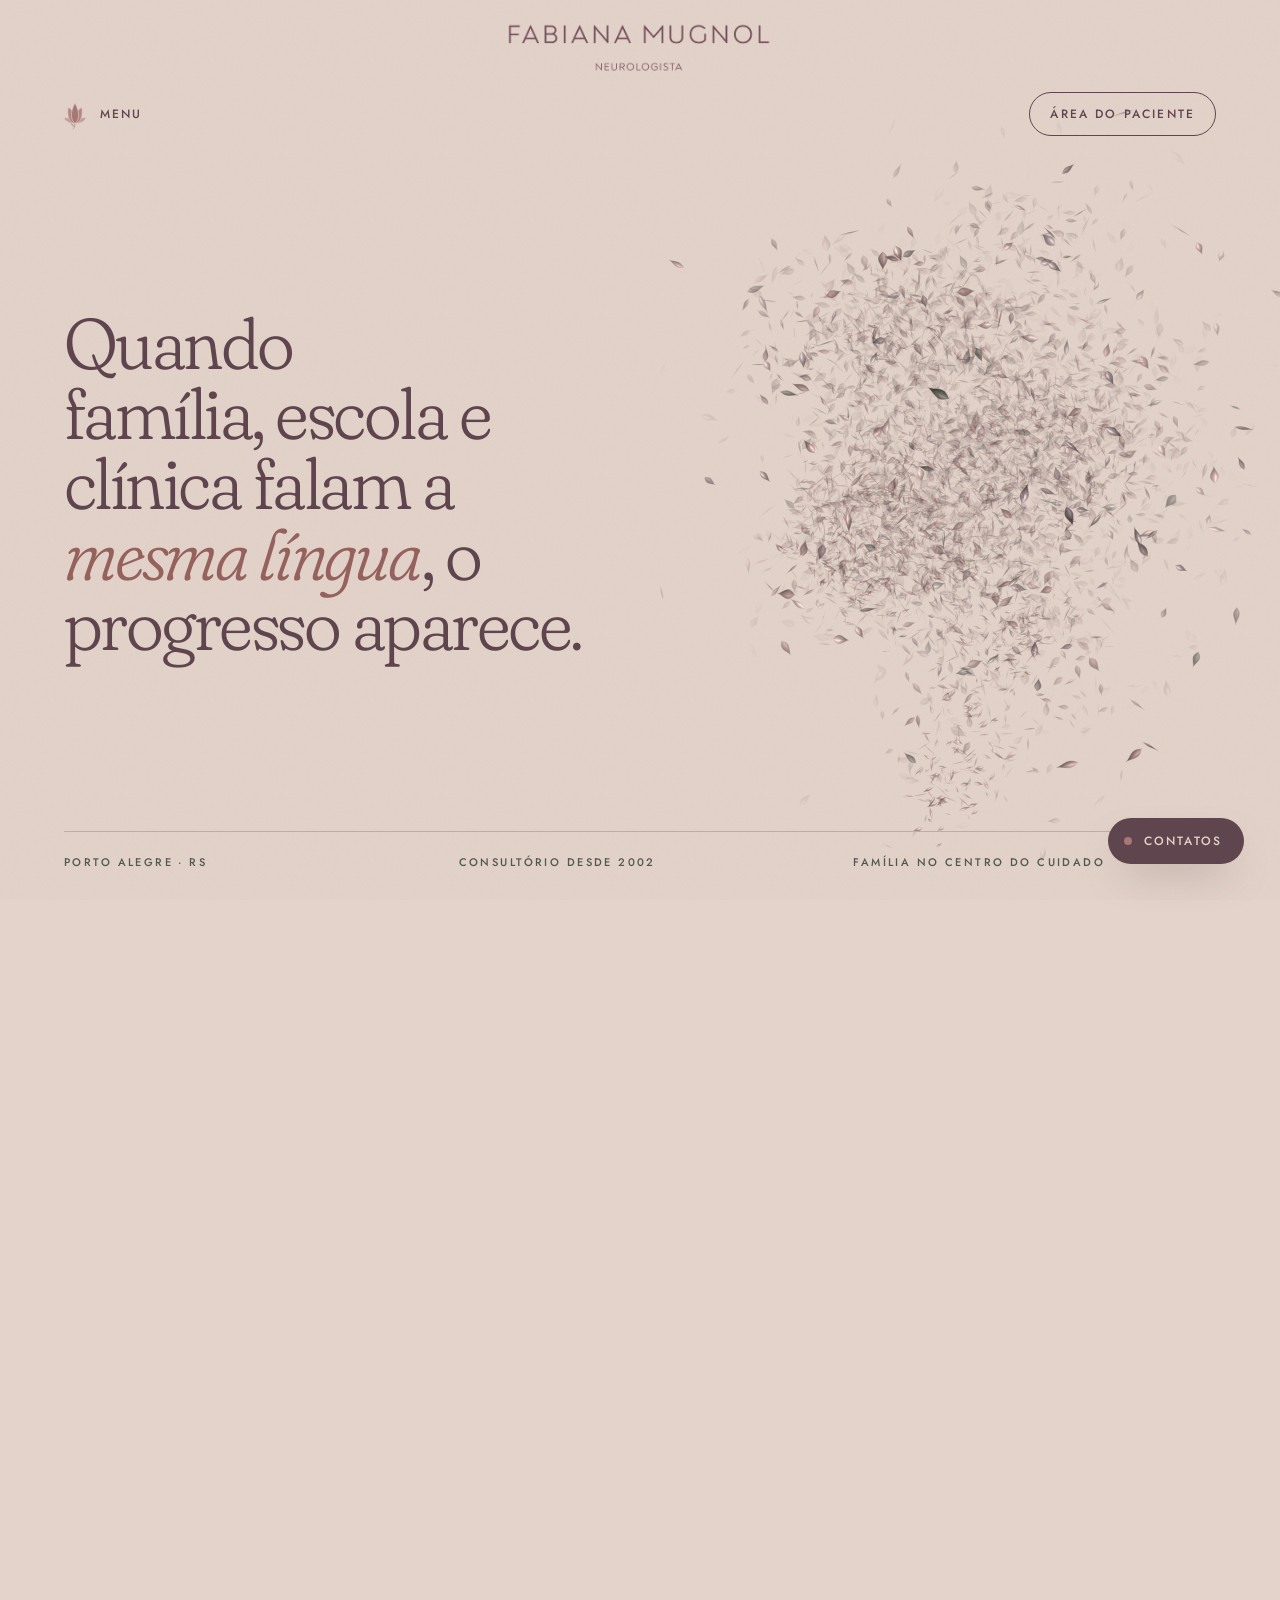
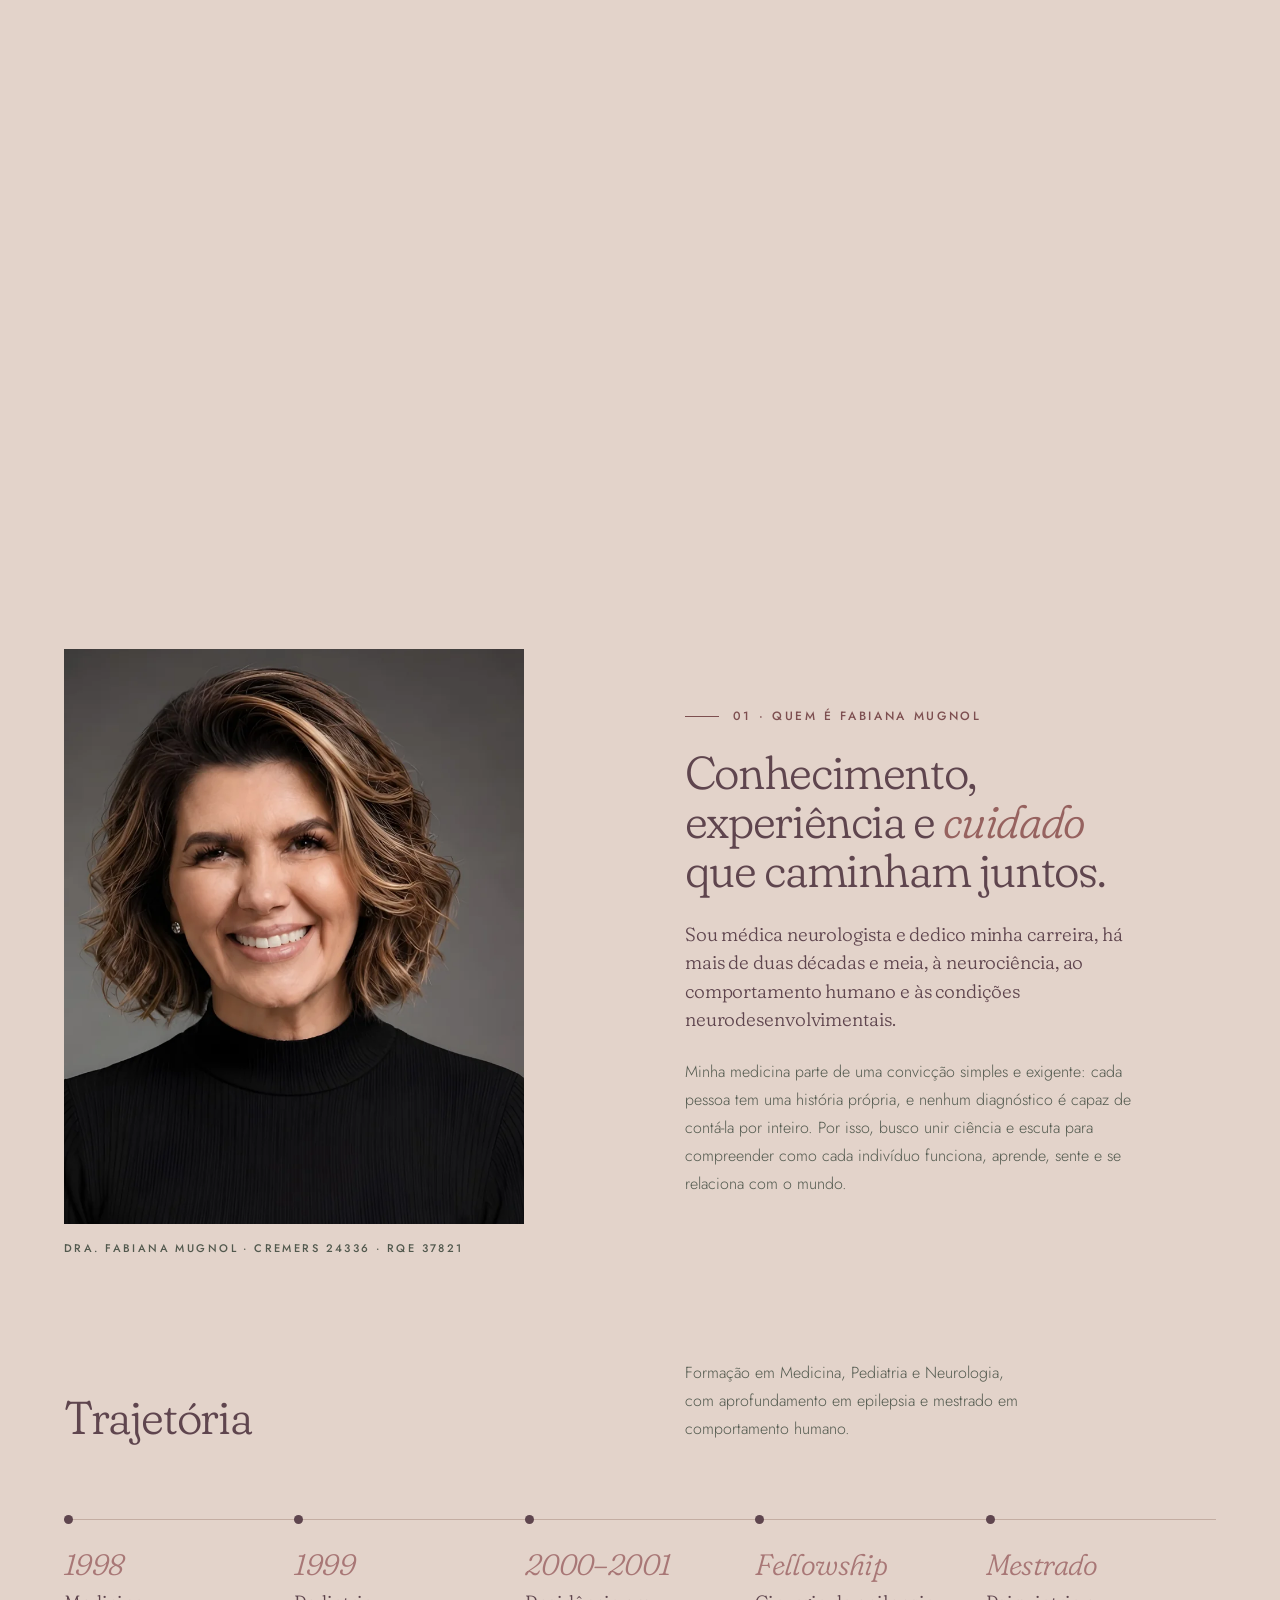
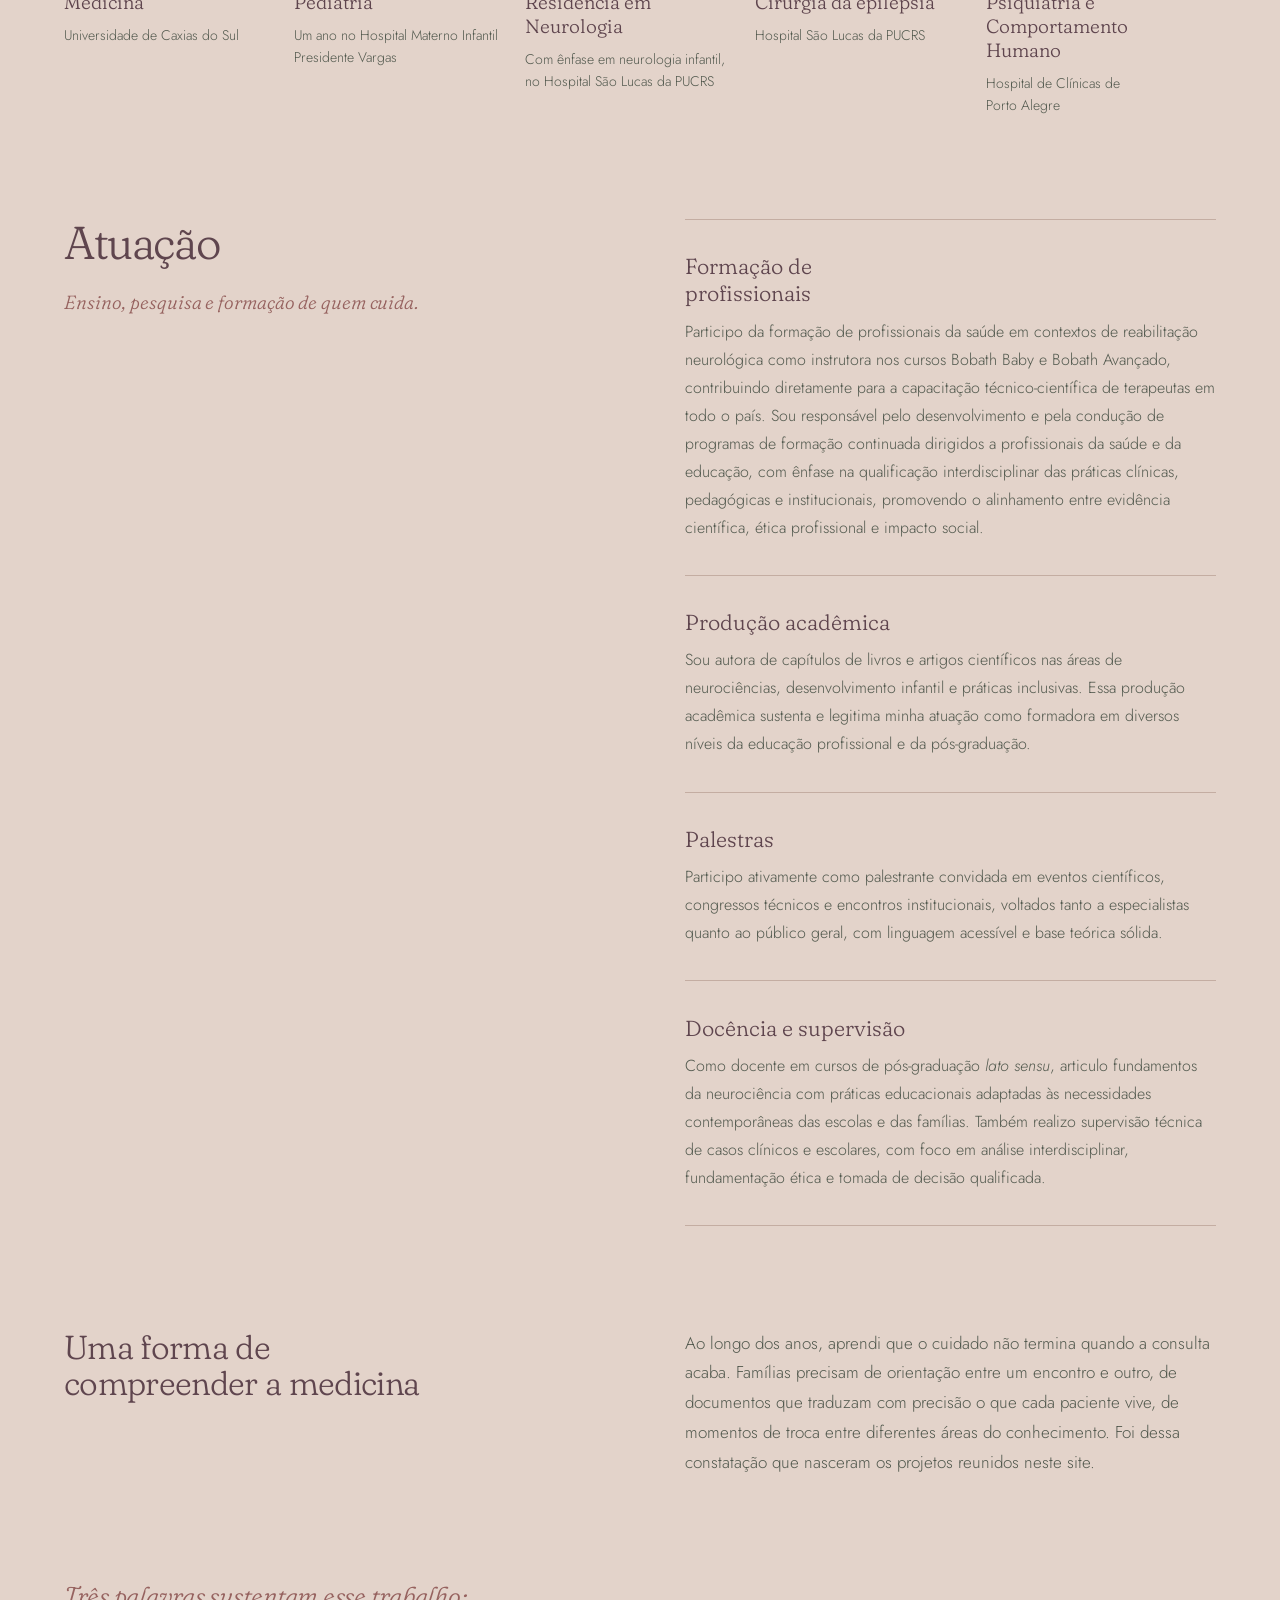
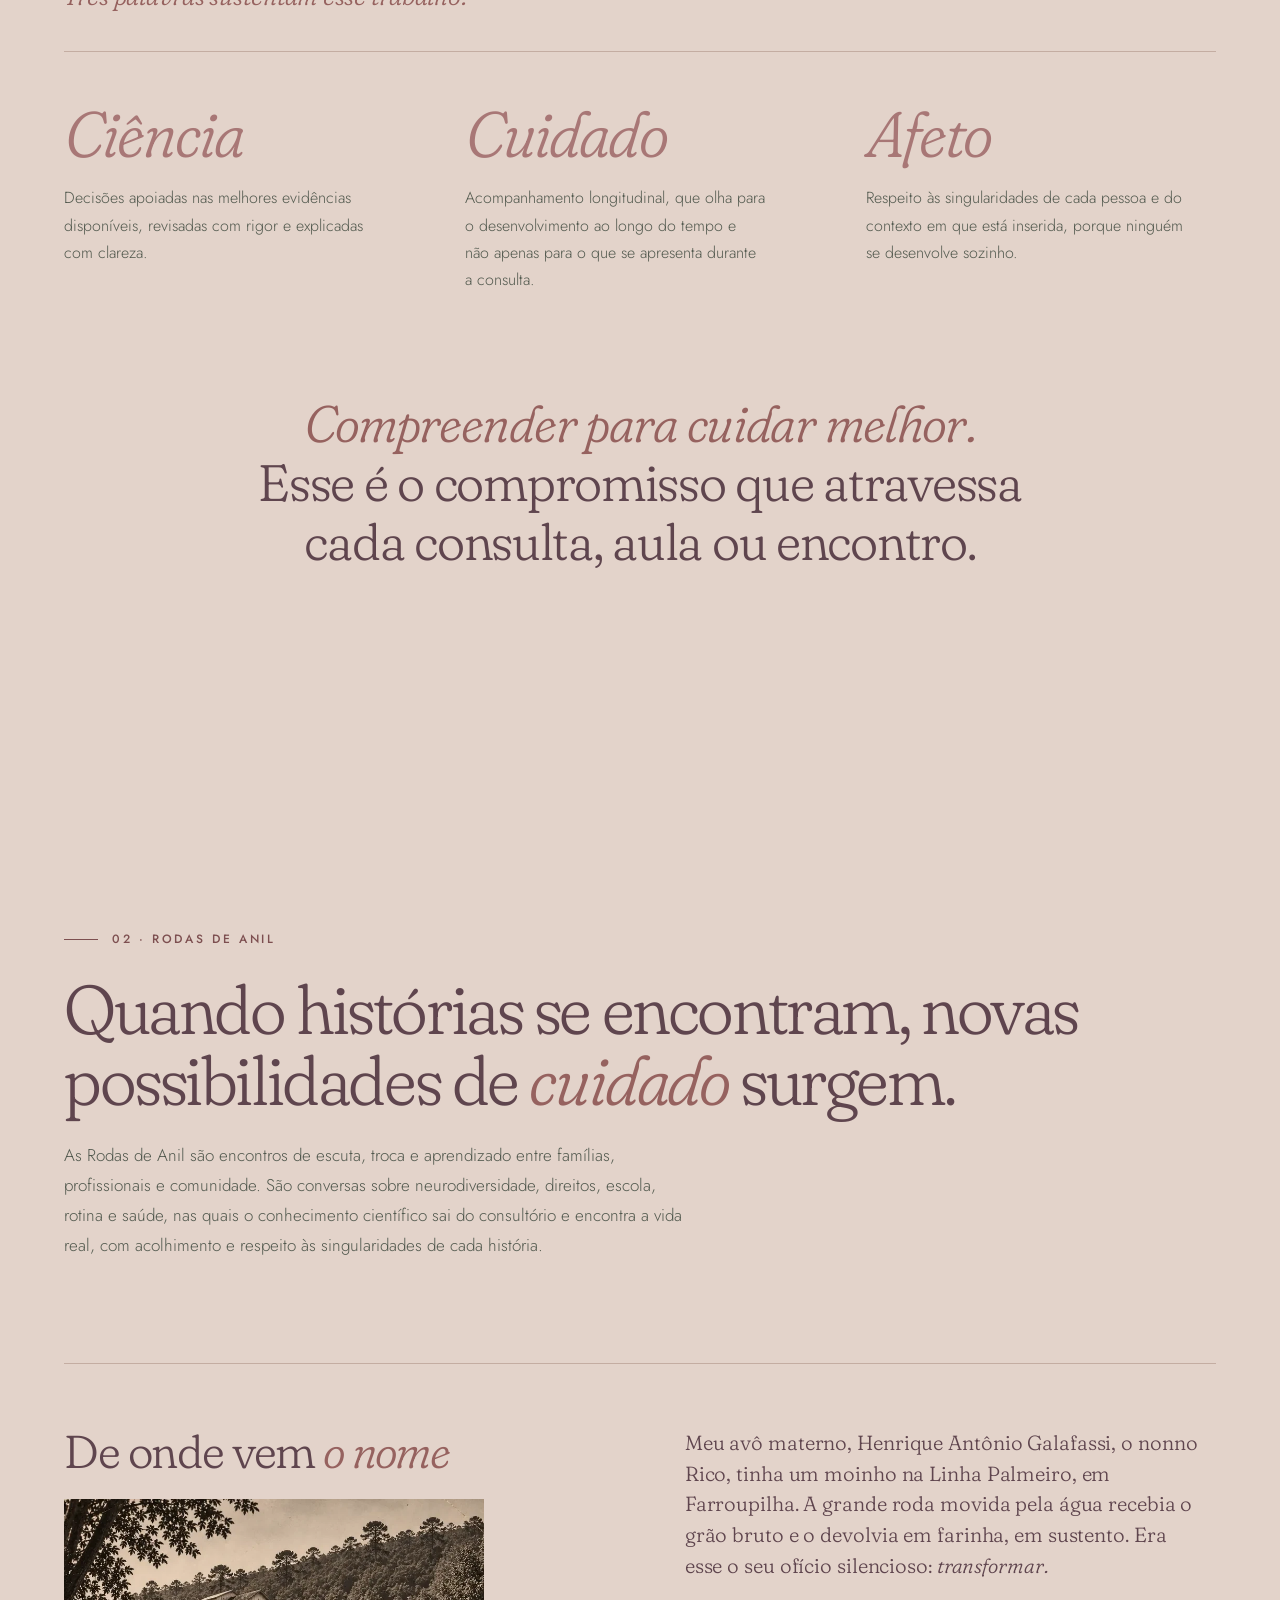
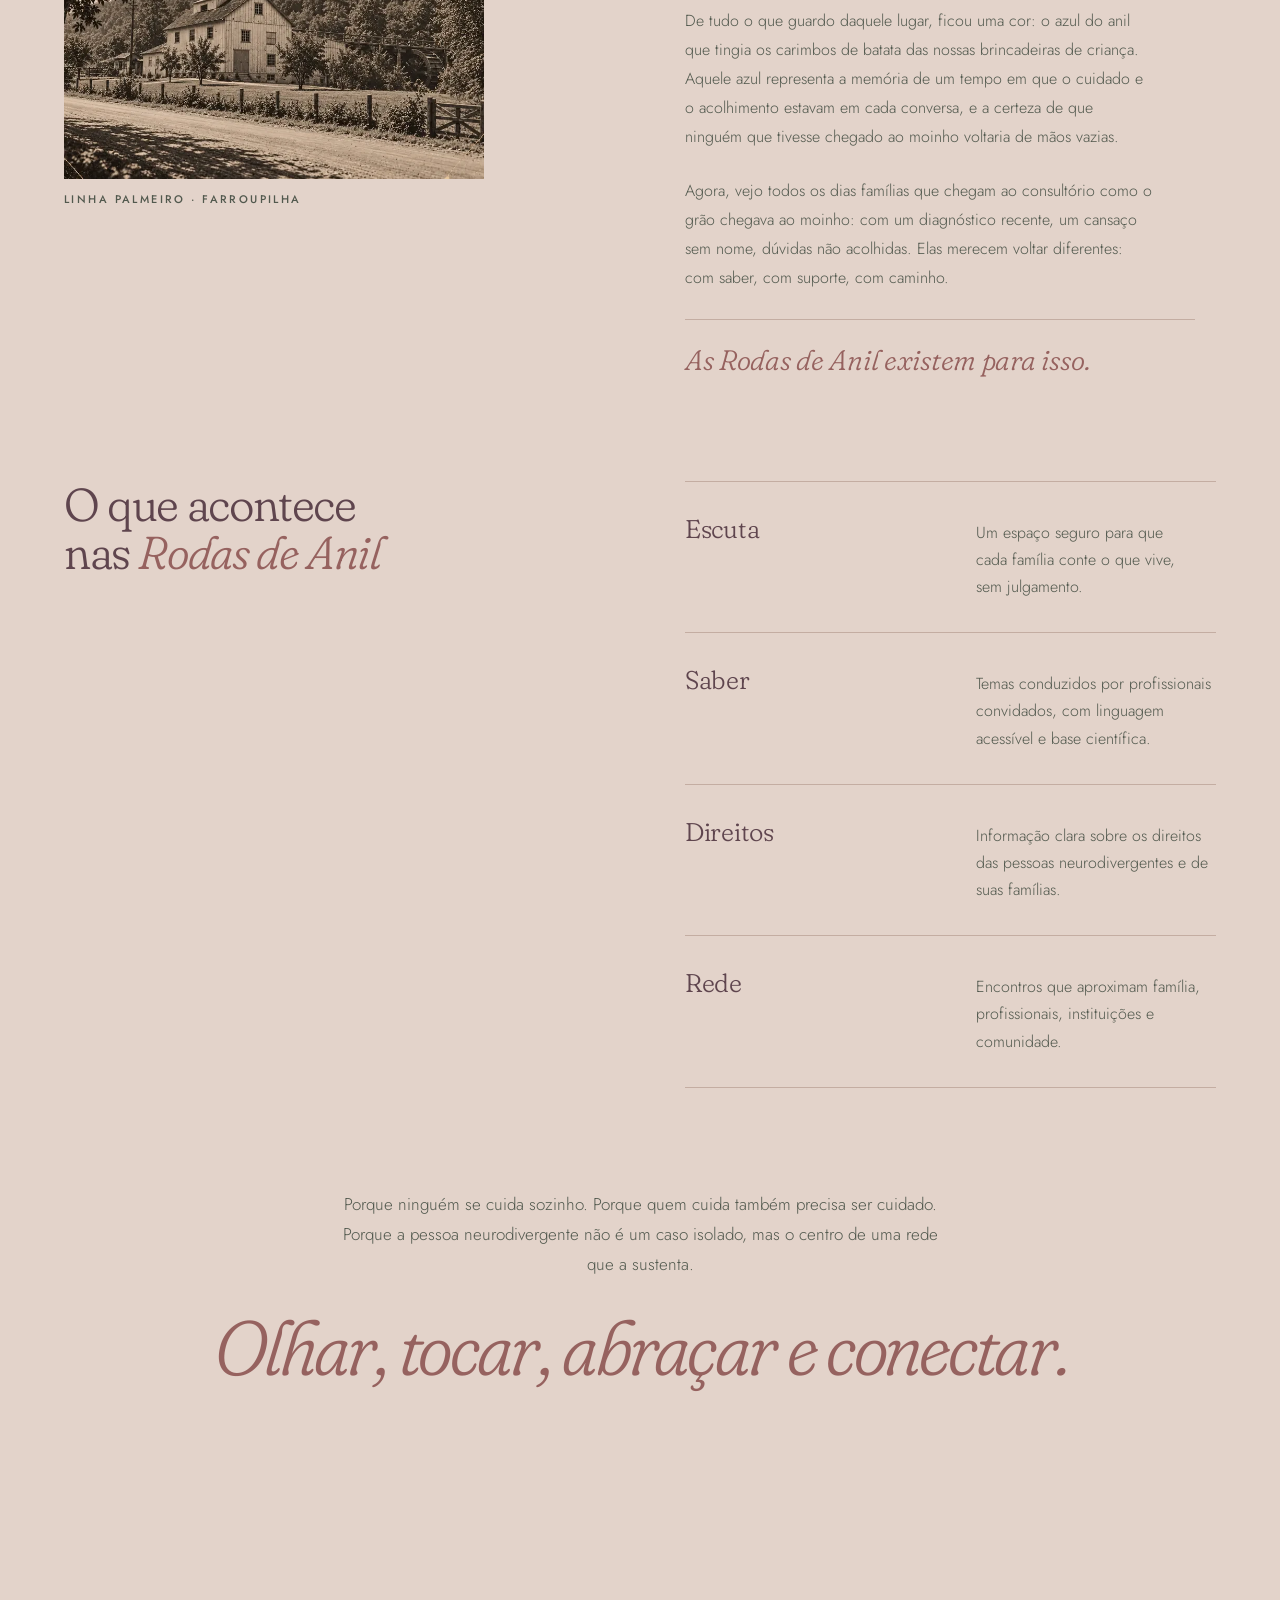
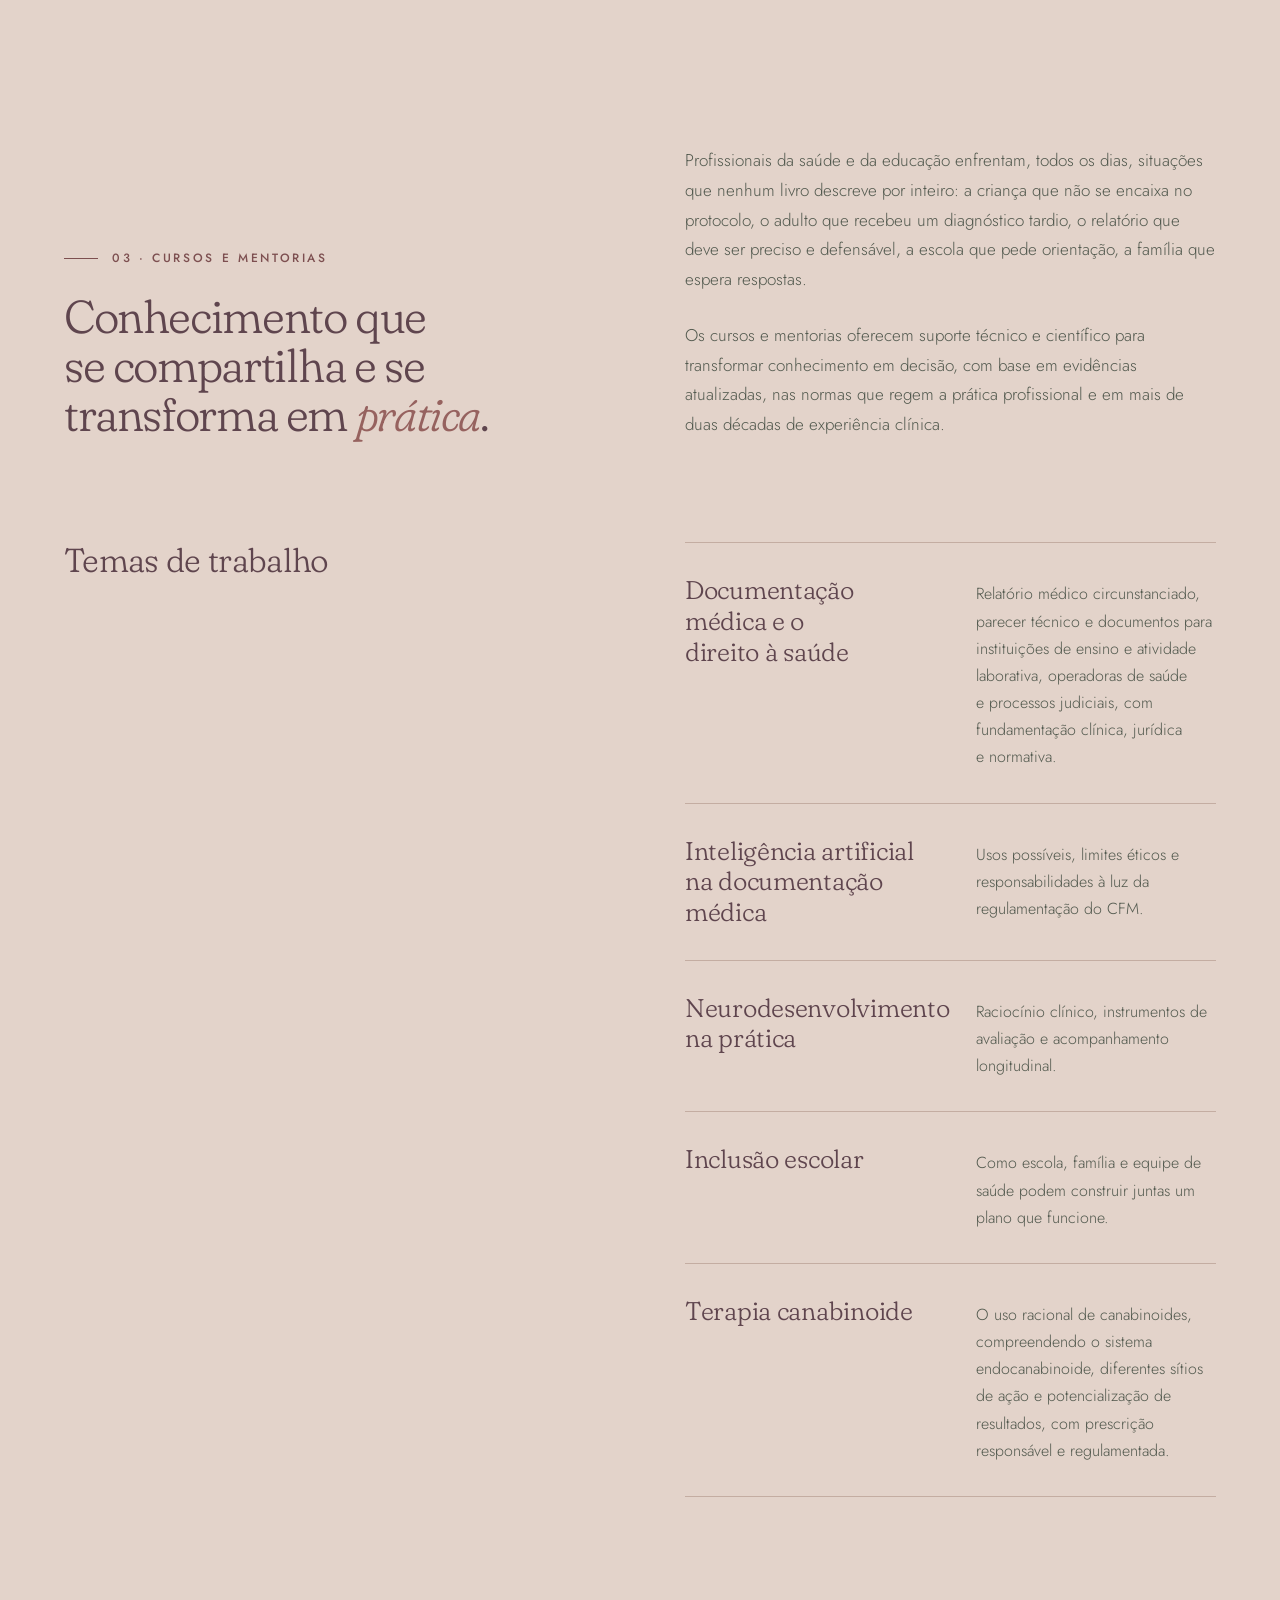
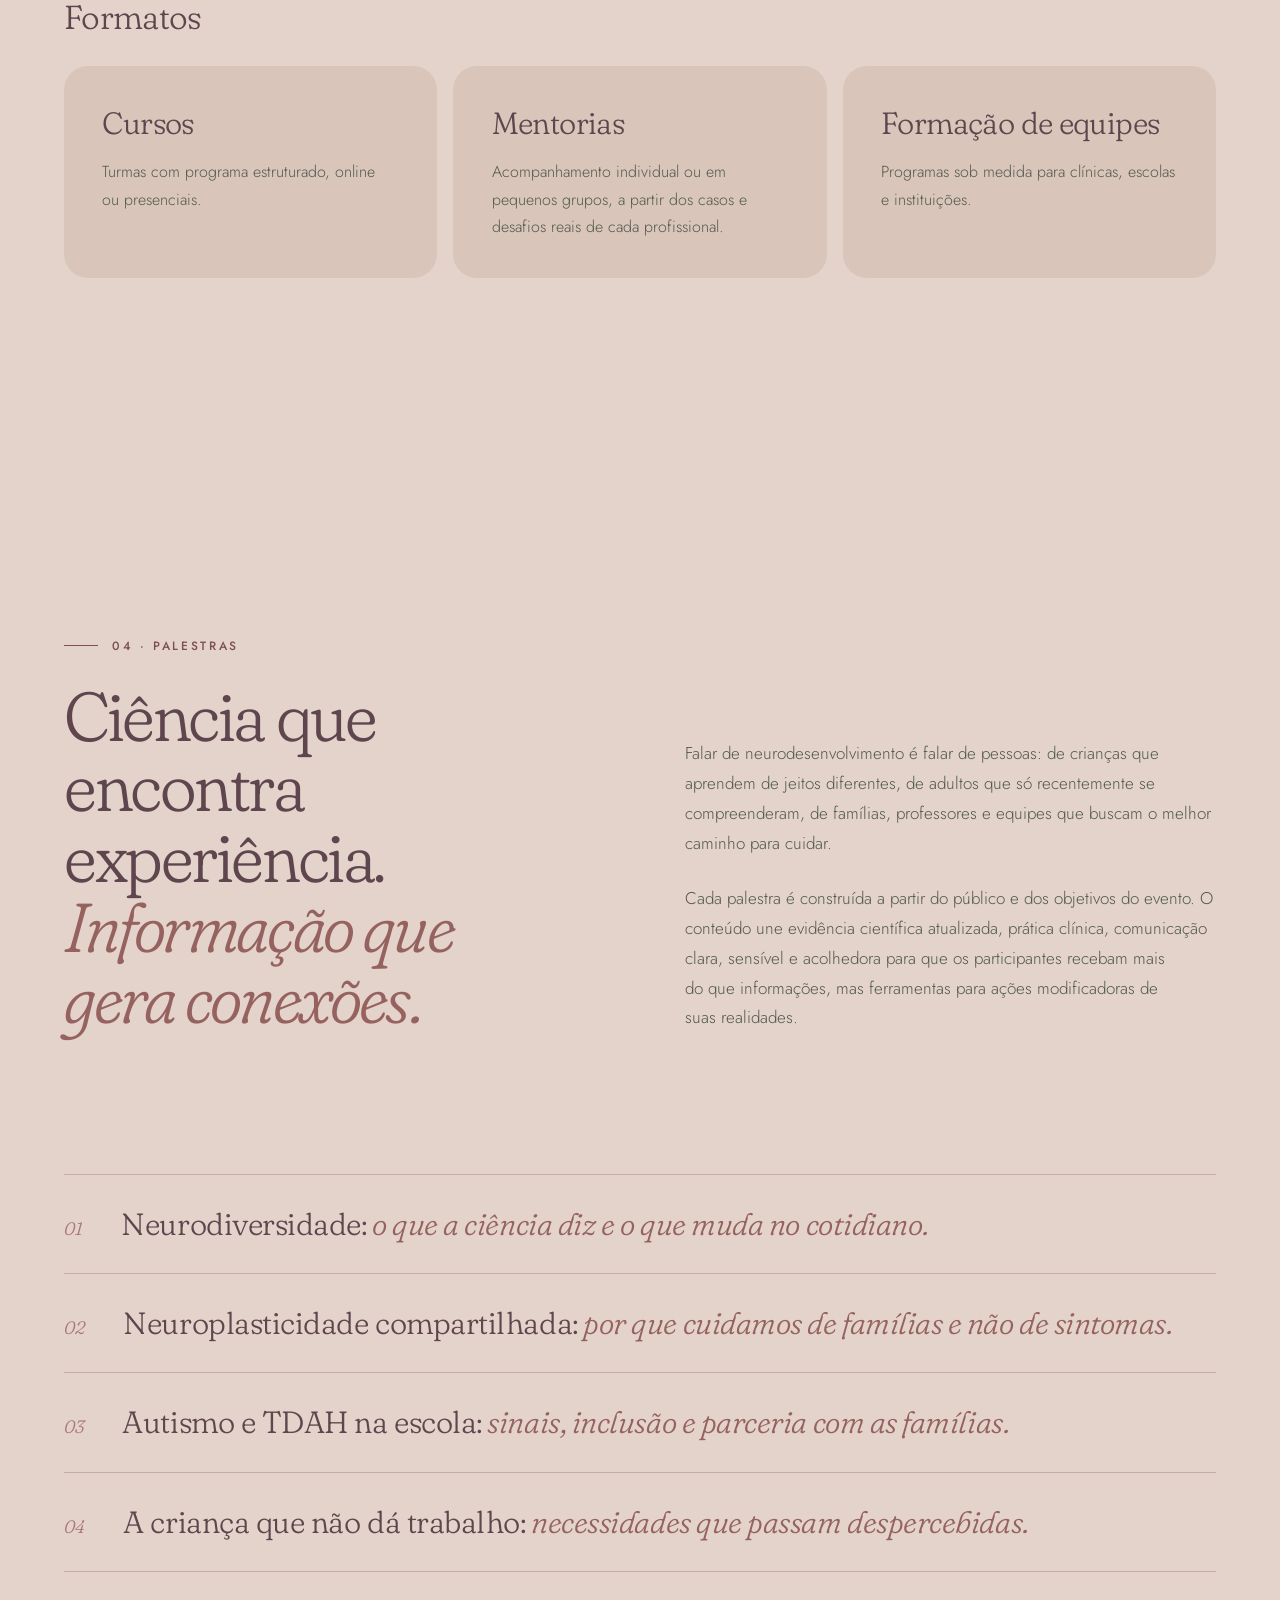
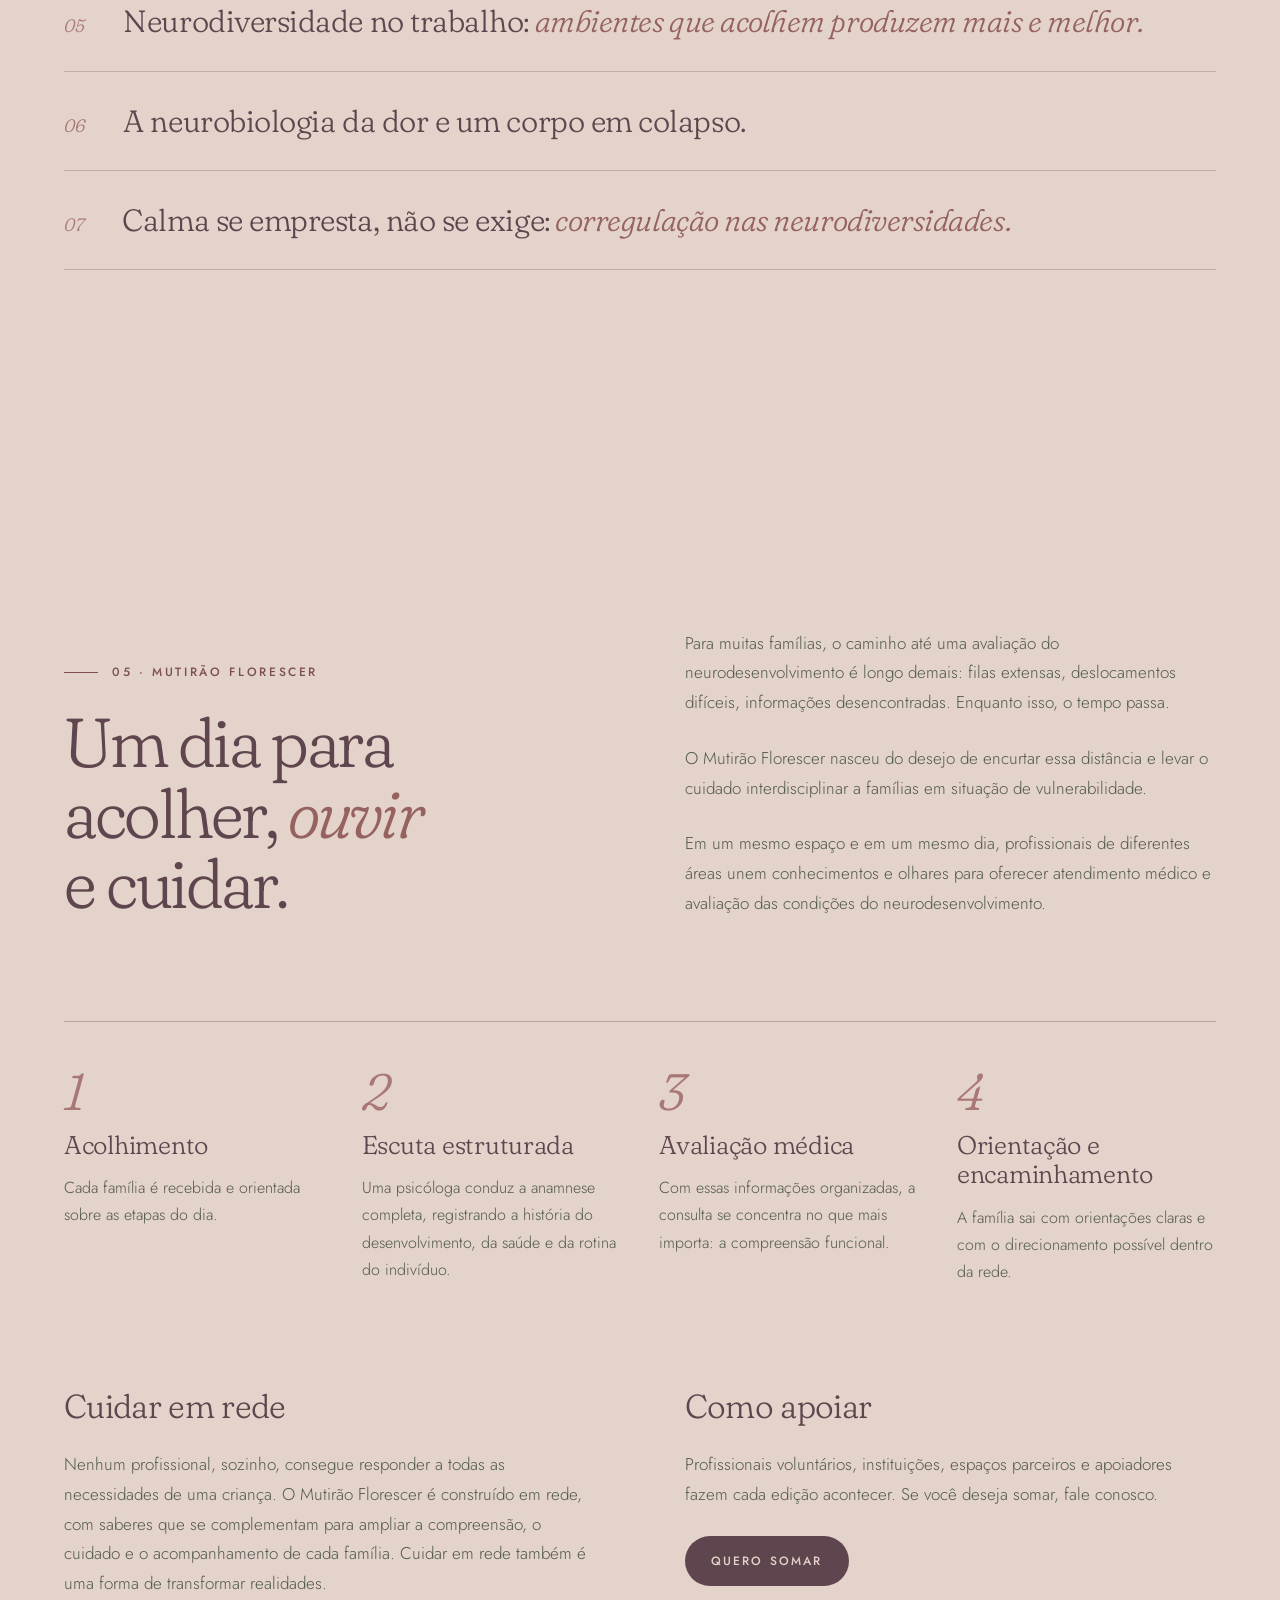
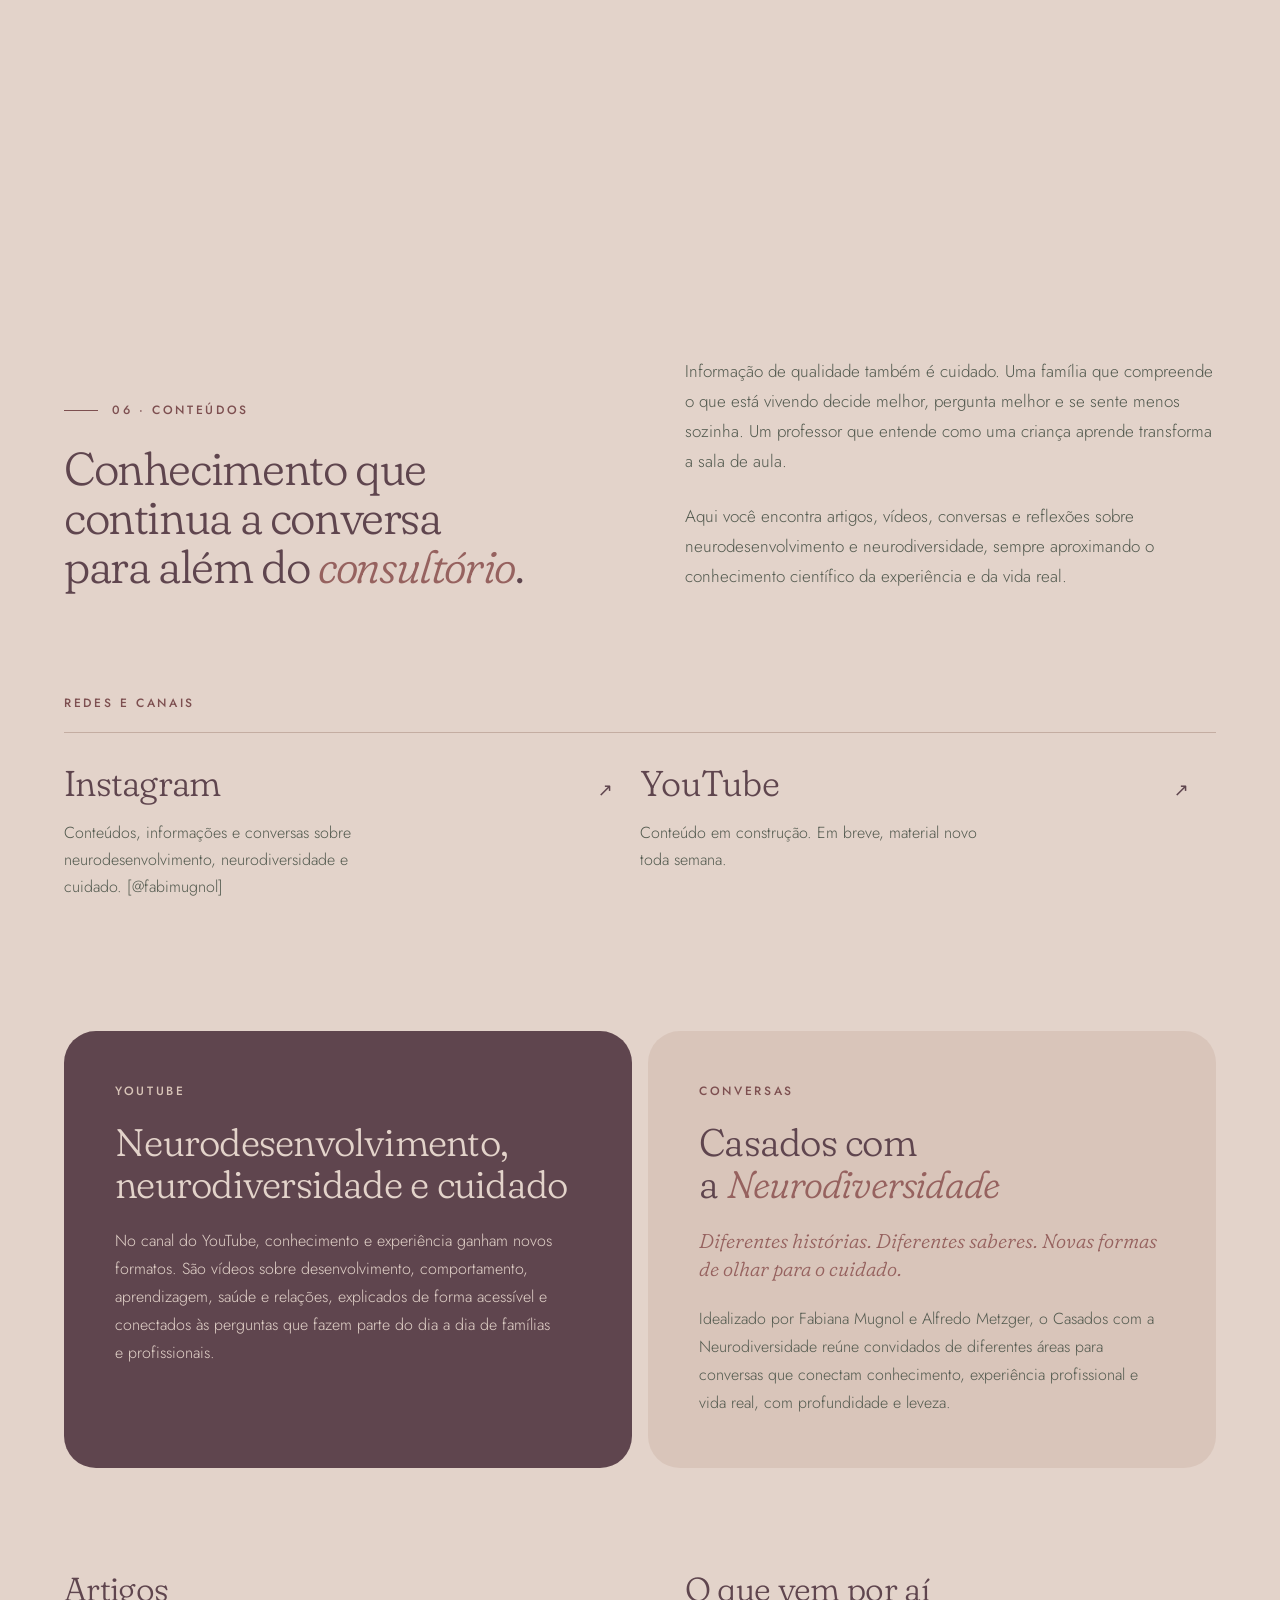
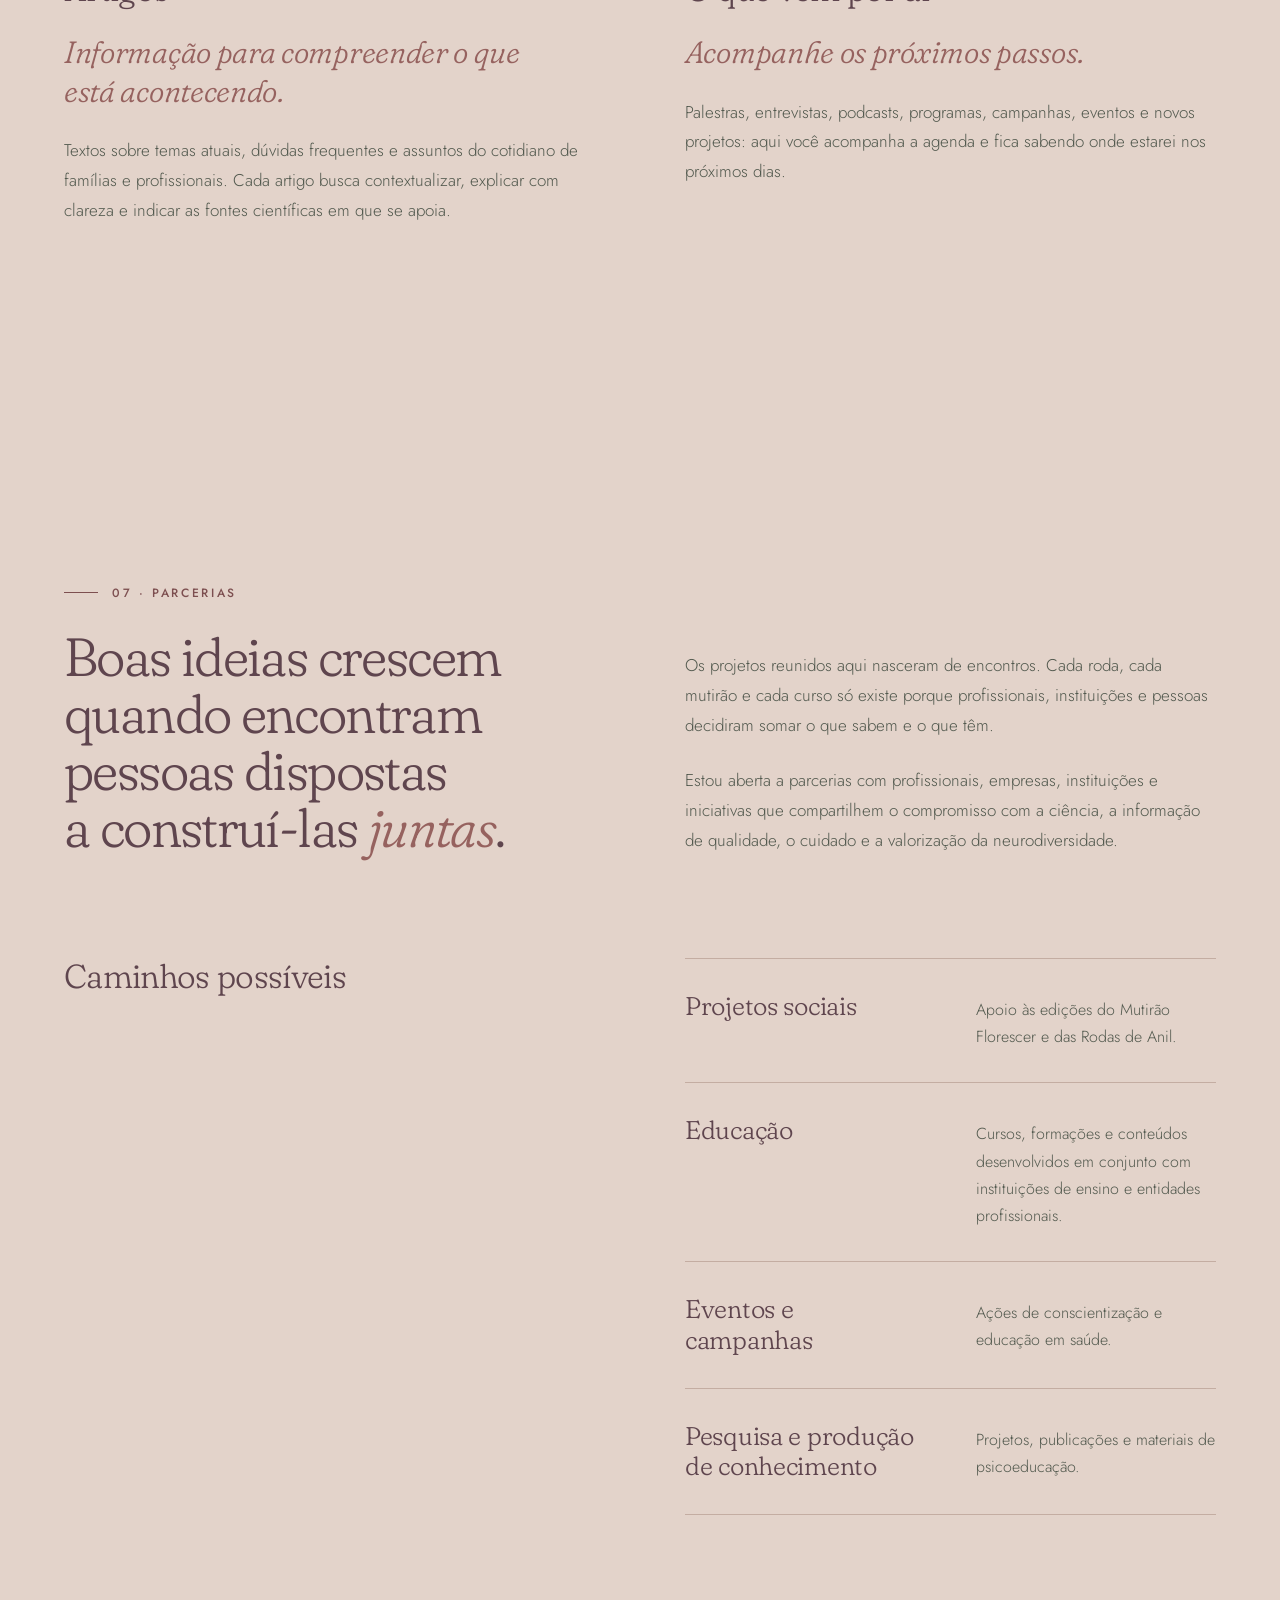
==== commit 0237ec50: "Palestras: novo texto do parágrafo sobre como cada palestra é construída Co-Authored-By: Claude Opus" ====
--- a/index.html
+++ b/index.html
@@ -347,7 +347,7 @@
           </div>
           <div class="coluna">
             <p class="texto" data-revela>Falar de neurodesenvolvimento é falar de pessoas: de crianças que aprendem de jeitos diferentes, de adultos que só recentemente se compreenderam, de famílias, professores e equipes que buscam o melhor caminho para cuidar.</p>
-            <p class="texto" data-revela>Cada palestra é construída a partir do público e dos objetivos do evento. O conteúdo une evidência científica atualizada, histórias da prática clínica — com a identidade dos pacientes preservada — e uma comunicação clara, sensível e acolhedora, para que o público saia não apenas mais informado, mas com ferramentas para agir.</p>
+            <p class="texto" data-revela>Cada palestra é construída a partir do público e dos objetivos do evento. O conteúdo une evidência científica atualizada, prática clínica, comunicação clara, sensível e acolhedora para que os participantes recebam mais do que informações, mas ferramentas para ações modificadoras de suas realidades.</p>
           </div>
         </div>
 
--- a/css/site.css
+++ b/css/site.css
@@ -653,102 +653,7 @@
 .login .escolha__opcao:focus-visible { outline: 2px solid var(--rose); outline-offset: 3px; }
 [hidden] { display: none !important; }
 
-/* carta de abertura ao lado do formulário de entrada */
-.login .carta .texto { max-width: 52ch; }
-.carta__assinatura { margin: 4px 0 0; font-family: var(--serif); font-weight: 300; font-variation-settings: "SOFT" 100; font-style: italic; font-size: clamp(22px, 2vw, 28px); color: var(--rose-escuro); }
 .login__titulo { margin: 0; font-family: var(--serif); font-weight: 300; font-variation-settings: "SOFT" 100; font-size: clamp(26px, 2.4vw, 34px); line-height: 1.1; letter-spacing: -.02em; color: var(--vinho); }
-.login__intro { margin: -6px 0 4px; font-size: 15px; font-weight: 300; line-height: 1.6; color: var(--musgo); }
-
-/* texto só para leitor de tela */
-.so-leitor { position: absolute !important; width: 1px; height: 1px; padding: 0; margin: -1px; overflow: hidden; clip: rect(0 0 0 0); white-space: nowrap; border: 0; }
-
-/* sumário das três partes */
-.sumario { display: grid; grid-template-columns: repeat(auto-fit, minmax(min(100%, 240px), 1fr)); border-top: 1px solid var(--linha); border-bottom: 1px solid var(--linha); }
-.sumario a { display: flex; align-items: baseline; gap: 14px; padding: 22px 18px 22px 0; font-family: var(--serif); font-weight: 300; font-variation-settings: "SOFT" 100; font-size: clamp(19px, 1.6vw, 23px); color: var(--vinho); transition: color .4s; }
-.sumario a span { font-family: var(--sans); font-size: 12px; font-weight: 500; letter-spacing: .22em; color: var(--vinho-texto); }
-.sumario a:hover { color: var(--rose-escuro); }
-.sumario a:focus-visible, .guia a:focus-visible { outline: 2px solid var(--rose); outline-offset: 3px; }
-
-/* as três partes do guia */
-html:has(.planos) { scroll-behavior: smooth; }
-@media (prefers-reduced-motion: reduce) { html:has(.planos) { scroll-behavior: auto; } }
-.guia { display: flex; flex-direction: column; gap: clamp(48px, 6vw, 88px); padding: clamp(80px, 11vw, 150px) 0 0; scroll-margin-top: 20px; }
-.guia:last-child { padding-bottom: clamp(90px, 12vw, 160px); }
-.guia__cabeca { display: flex; flex-direction: column; gap: 22px; }
-.guia h3 { margin: 0; font-family: var(--serif); font-weight: 300; font-variation-settings: "SOFT" 100; font-size: clamp(26px, 2.6vw, 38px); line-height: 1.1; letter-spacing: -.02em; color: var(--vinho); }
-.guia h4 { margin: 0; font-family: var(--serif); font-weight: 400; font-variation-settings: "SOFT" 100; font-size: clamp(19px, 1.6vw, 22px); line-height: 1.25; color: var(--vinho); }
-.guia p, .guia li, .guia dd { font-size: 16px; font-weight: 300; line-height: 1.75; color: var(--musgo); }
-.guia p { margin: 0; max-width: 66ch; }
-.guia strong { font-weight: 500; color: var(--vinho); }
-.guia .h2 em { color: var(--rose-escuro); }
-.acoes { display: flex; flex-wrap: wrap; gap: 12px; margin-top: 6px; }
-.btn--linha { background: transparent; color: var(--vinho); box-shadow: inset 0 0 0 1px var(--vinho); }
-.btn--linha:hover { background: var(--vinho); color: var(--nude); }
-.guia .btn:focus-visible { outline: 2px solid var(--rose); outline-offset: 3px; }
-
-/* 01 · trilha numerada com fio vertical (mesma linguagem do antigo Caminhar Juntos) */
-.trilha { list-style: none; margin: 0; padding: 10px 0 10px 56px; position: relative; display: flex; flex-direction: column; gap: clamp(56px, 7vw, 90px); max-width: 860px; }
-.trilha::before { content: ""; position: absolute; left: 7px; top: 16px; bottom: 16px; width: 1px; background: var(--linha); }
-.passo { position: relative; display: flex; flex-direction: column; gap: 16px; }
-.passo::before { content: ""; position: absolute; left: -55px; top: 6px; width: 15px; height: 15px; border-radius: 50%; background: var(--nude); border: 1px solid var(--vinho); }
-.passo__n, .item__n { font-size: 12px; font-weight: 500; letter-spacing: .22em; color: var(--vinho-texto); }
-.mudancas { margin: 0; display: flex; flex-direction: column; gap: 14px; }
-.mudancas div { max-width: 66ch; }
-.mudancas dt { display: inline; font-weight: 500; color: var(--vinho); font-size: 16px; }
-.mudancas dd { display: inline; margin: 0 0 0 .3em; }
-.exemplo { font-style: italic; color: var(--vinho); }
-
-/* citações */
-.citacao { margin: 8px 0 0; padding: 4px 0 4px 24px; border-left: 1px solid var(--rose); max-width: 60ch; }
-.guia .citacao p { font-family: var(--serif); font-weight: 300; font-variation-settings: "SOFT" 100; font-style: italic; font-size: clamp(20px, 1.8vw, 25px); line-height: 1.4; color: var(--rose-escuro); }
-.citacao--grande { margin: 0 auto; padding: clamp(30px, 4vw, 50px) 0 0; border-left: 0; border-top: 1px solid var(--linha); text-align: center; max-width: 920px; }
-.guia .citacao--grande p { font-size: clamp(26px, 3vw, 42px); line-height: 1.25; letter-spacing: -.015em; color: var(--vinho); max-width: none; }
-.guia .citacao--grande em { color: var(--rose-escuro); }
-
-/* 02 e 03 · itens numerados em linhas */
-.itens { display: flex; flex-direction: column; border-top: 1px solid var(--linha); }
-.item { display: grid; grid-template-columns: 64px minmax(0, 1fr); gap: 0 clamp(16px, 3vw, 40px); padding: clamp(36px, 4.4vw, 60px) 0; border-bottom: 1px solid var(--linha); }
-.item__n { padding-top: 12px; }
-.item__corpo { display: flex; flex-direction: column; gap: 18px; min-width: 0; }
-.guia .item__destaque { font-family: var(--serif); font-weight: 400; font-variation-settings: "SOFT" 100; font-size: clamp(19px, 1.6vw, 22px); line-height: 1.4; color: var(--vinho-texto); }
-.item__sub { margin-top: 10px !important; }
-.item--alerta .item__corpo { background: var(--branco-quente); border: 1px solid var(--rose-claro); border-radius: 24px; padding: clamp(24px, 3.4vw, 44px); }
-.item--alerta h3 { color: var(--vinho-texto); }
-.lista { margin: 0; padding: 0; list-style: none; display: flex; flex-direction: column; gap: 10px; max-width: 66ch; }
-.lista li { position: relative; padding-left: 22px; }
-.lista li::before { content: ""; position: absolute; left: 2px; top: .78em; width: 7px; height: 7px; border-radius: 50%; background: var(--rose); }
-.camadas { display: grid; grid-template-columns: repeat(auto-fit, minmax(min(100%, 300px), 1fr)); gap: 16px; }
-.camada { display: flex; flex-direction: column; gap: 14px; background: var(--card); border-radius: 24px; padding: clamp(22px, 3vw, 36px); }
-.camada .rotulo { font-size: 11px; color: var(--vinho-texto); }
-
-/* tabelas: cartão no celular, tabela no desktop */
-.tabela { background: var(--card); border-radius: 24px; padding: clamp(6px, 1.4vw, 18px) clamp(18px, 2.6vw, 34px); }
-.tabela table { width: 100%; border-collapse: collapse; }
-.tabela th, .tabela td { text-align: left; vertical-align: top; padding: 18px 16px 18px 0; font-size: 15px; font-weight: 300; line-height: 1.6; color: var(--musgo); border-bottom: 1px solid var(--linha); }
-.tabela tr:last-child th, .tabela tr:last-child td { border-bottom: 0; }
-.tabela thead th { font-size: 11px; font-weight: 500; letter-spacing: .2em; text-transform: uppercase; color: var(--vinho-texto); padding-top: 14px; padding-bottom: 14px; }
-.tabela tbody th { font-family: var(--serif); font-weight: 400; font-variation-settings: "SOFT" 100; font-size: 17px; line-height: 1.35; color: var(--vinho); width: 30%; }
-.tabela a { color: var(--vinho-texto); border-bottom: 1px solid var(--rose); white-space: nowrap; }
-.tabela--planos thead th { font-family: var(--serif); font-size: clamp(17px, 1.5vw, 21px); font-weight: 300; font-variation-settings: "SOFT" 100; letter-spacing: -.01em; text-transform: none; color: var(--vinho); }
-.tabela--planos thead th em { display: block; color: var(--rose-escuro); }
-.tabela--planos tbody th { width: 22%; font-size: 15px; }
-
-@media (max-width: 760px) {
-  .item { grid-template-columns: minmax(0, 1fr); gap: 10px; }
-  .item__n { padding-top: 0; }
-  .trilha { padding-left: 36px; }
-  .passo::before { left: -35px; }
-  .tabela { padding: 4px 18px; }
-  .tabela thead { position: absolute; width: 1px; height: 1px; overflow: hidden; clip: rect(0 0 0 0); }
-  .tabela table, .tabela tbody, .tabela tr, .tabela th, .tabela td { display: block; width: auto !important; }
-  .tabela tr { padding: 18px 0; border-bottom: 1px solid var(--linha); }
-  .tabela tr:last-child { border-bottom: 0; }
-  .tabela th, .tabela td { padding: 0; border: 0; }
-  .tabela tbody th { margin-bottom: 10px; }
-  .tabela td + td { margin-top: 10px; }
-  .tabela td[data-rotulo]::before { content: attr(data-rotulo); display: block; margin-bottom: 2px; font-size: 11px; font-weight: 500; letter-spacing: .2em; text-transform: uppercase; color: var(--vinho-texto); }
-  .tabela a { white-space: normal; }
-}
 
 /* Rodas de Anil: o fecho centralizado vira alinhado à esquerda no celular (leitura mais fácil) */
 @media (max-width: 760px) {
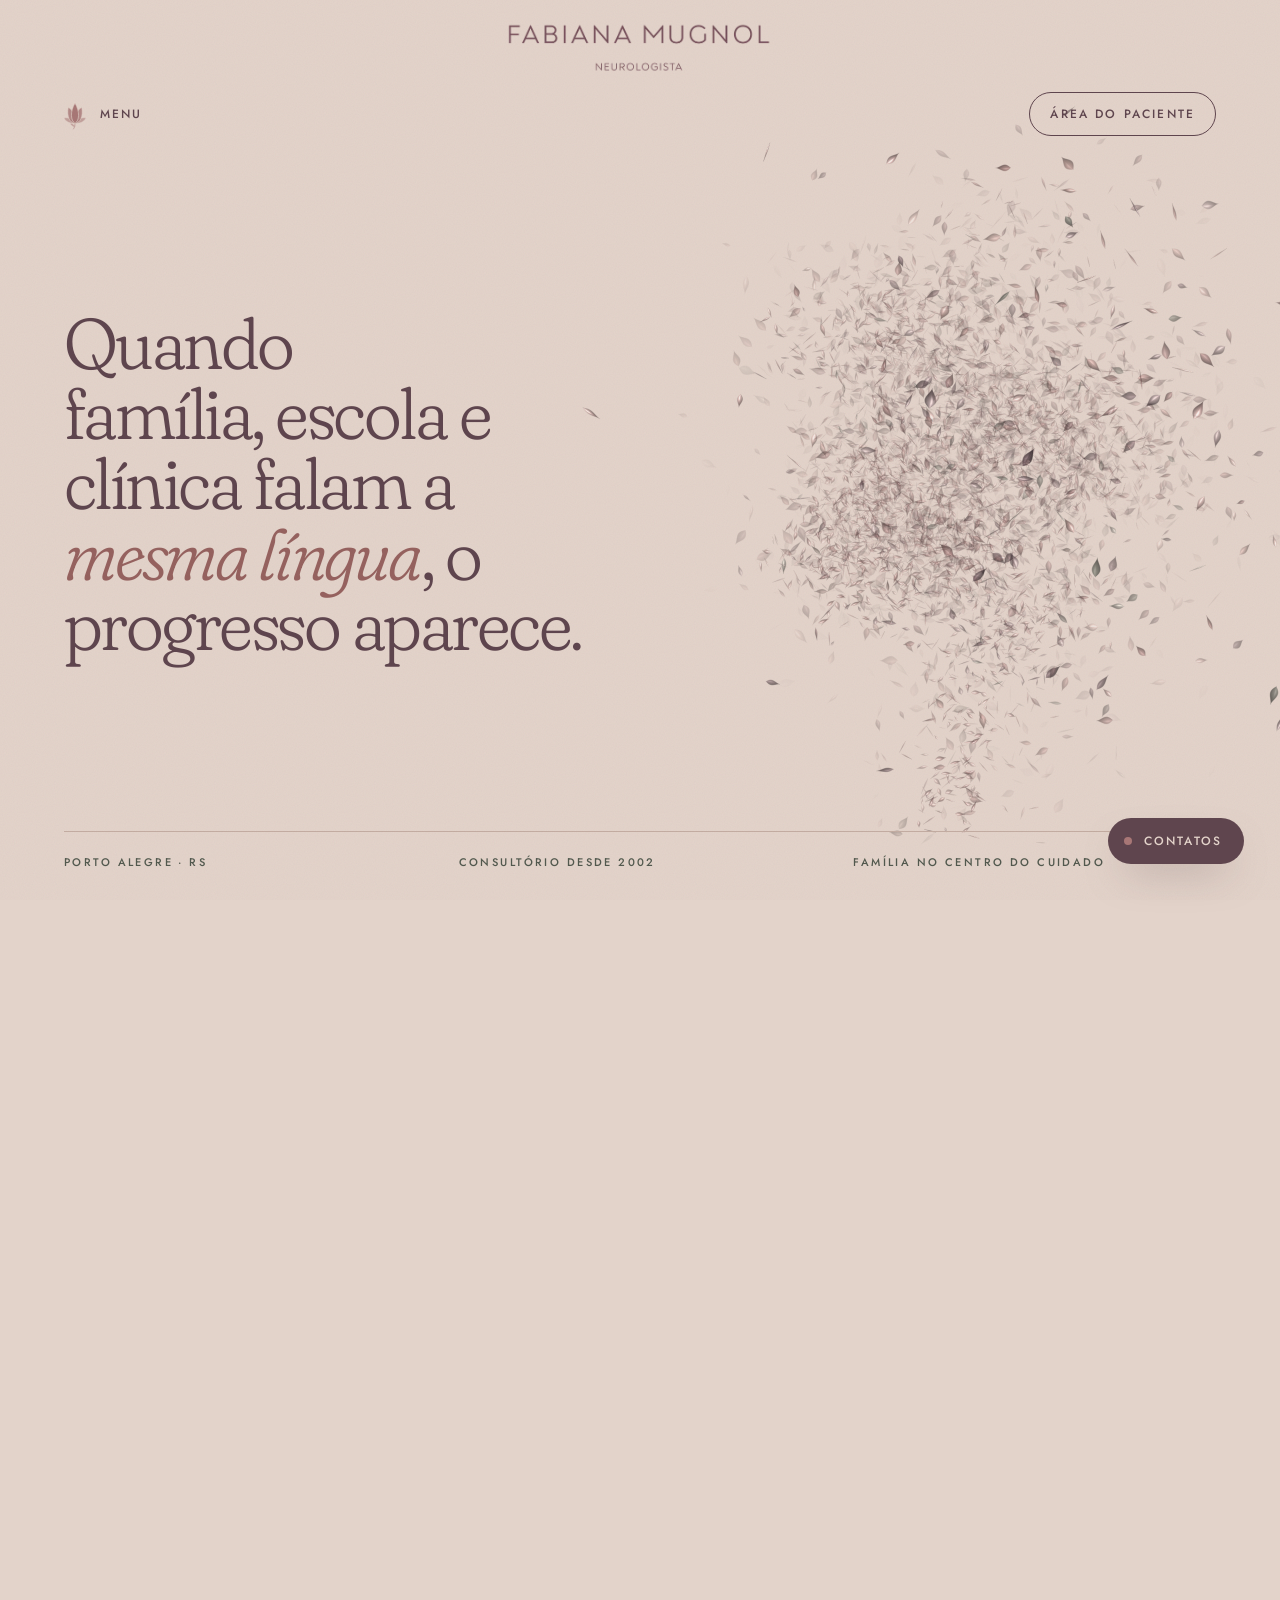
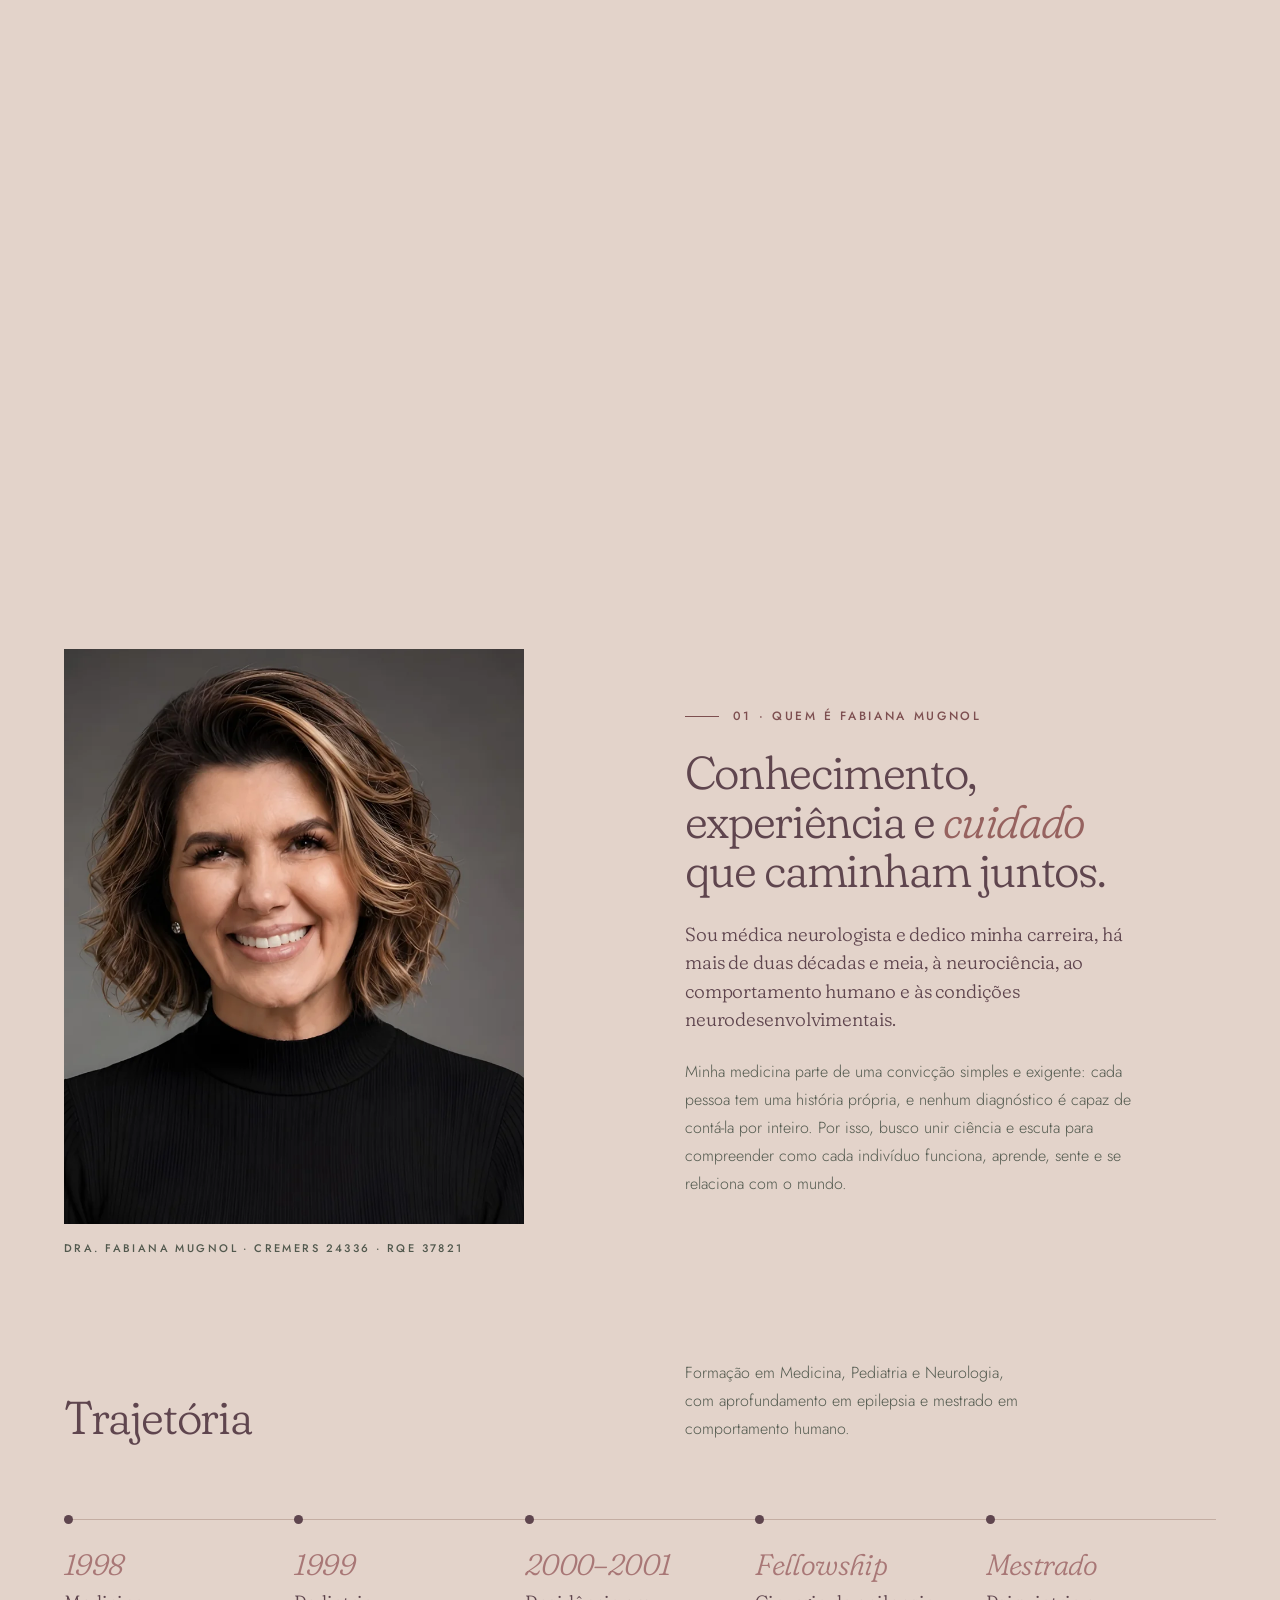
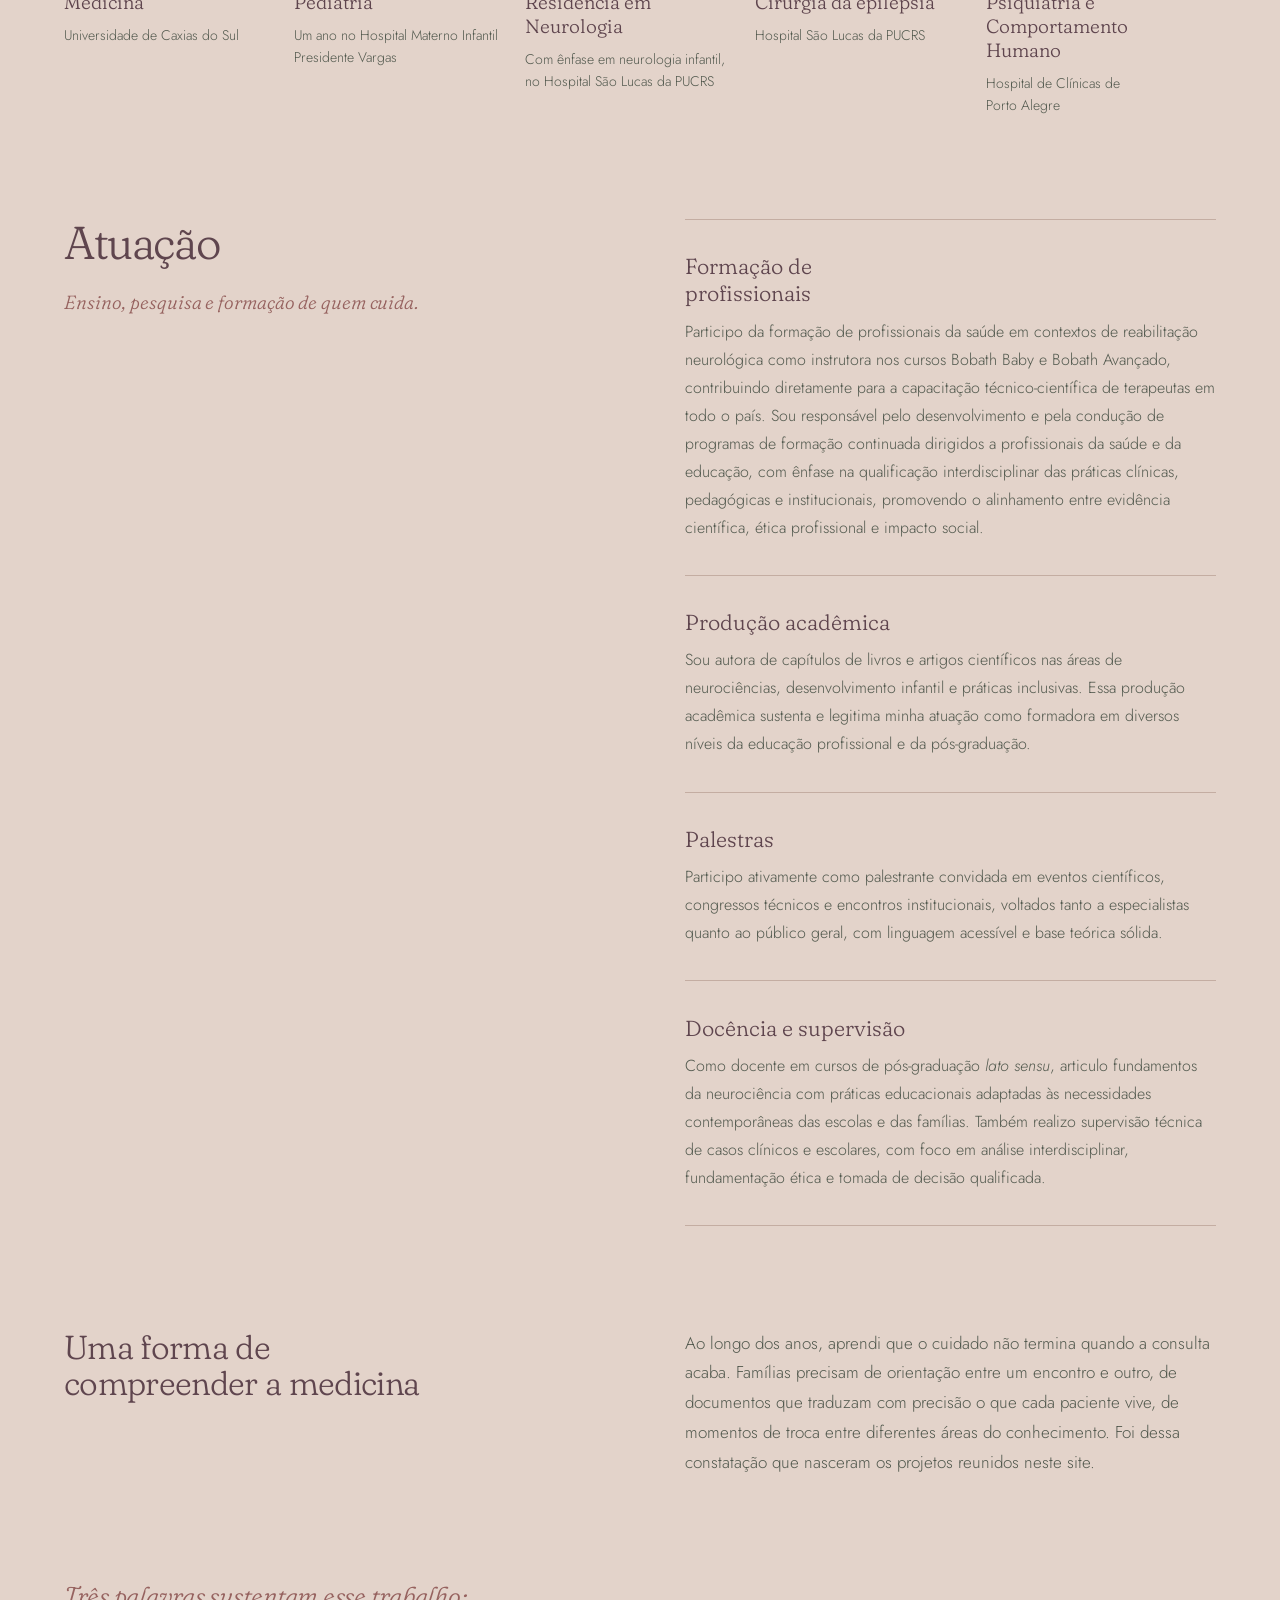
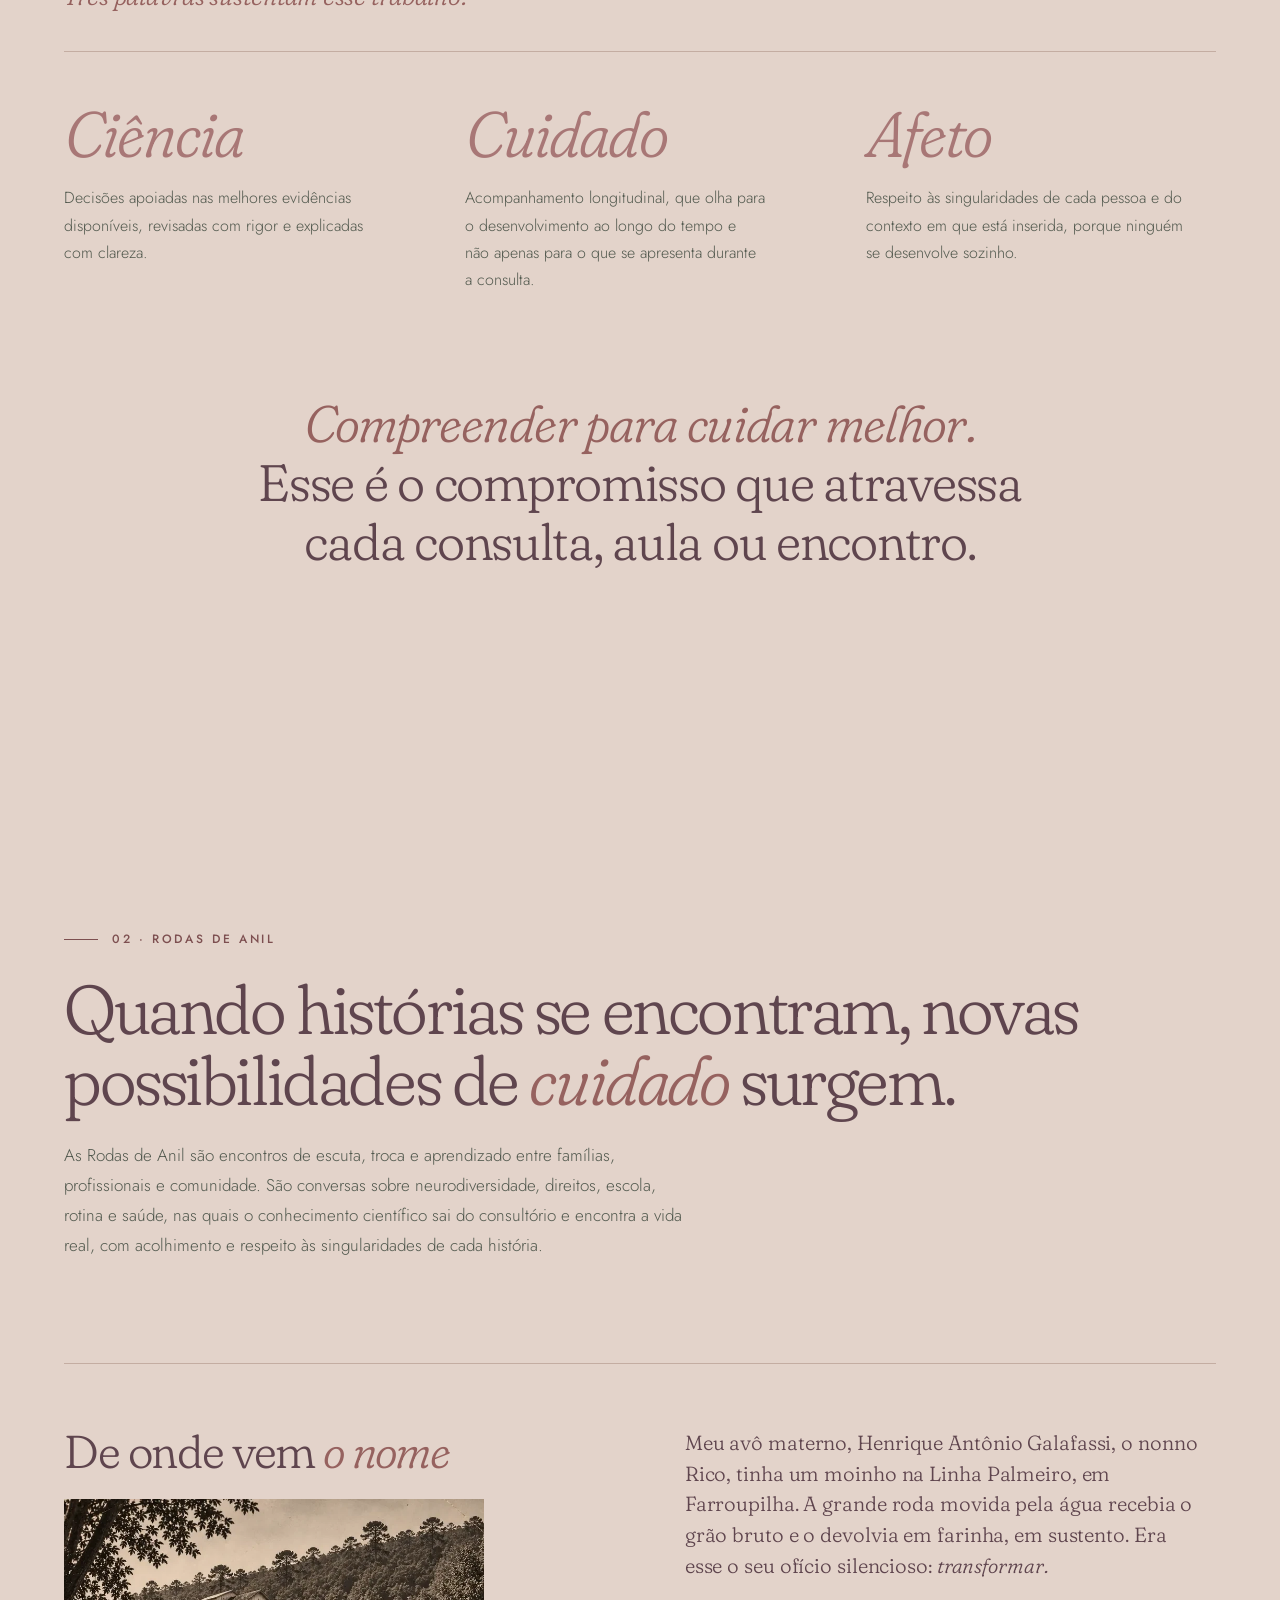
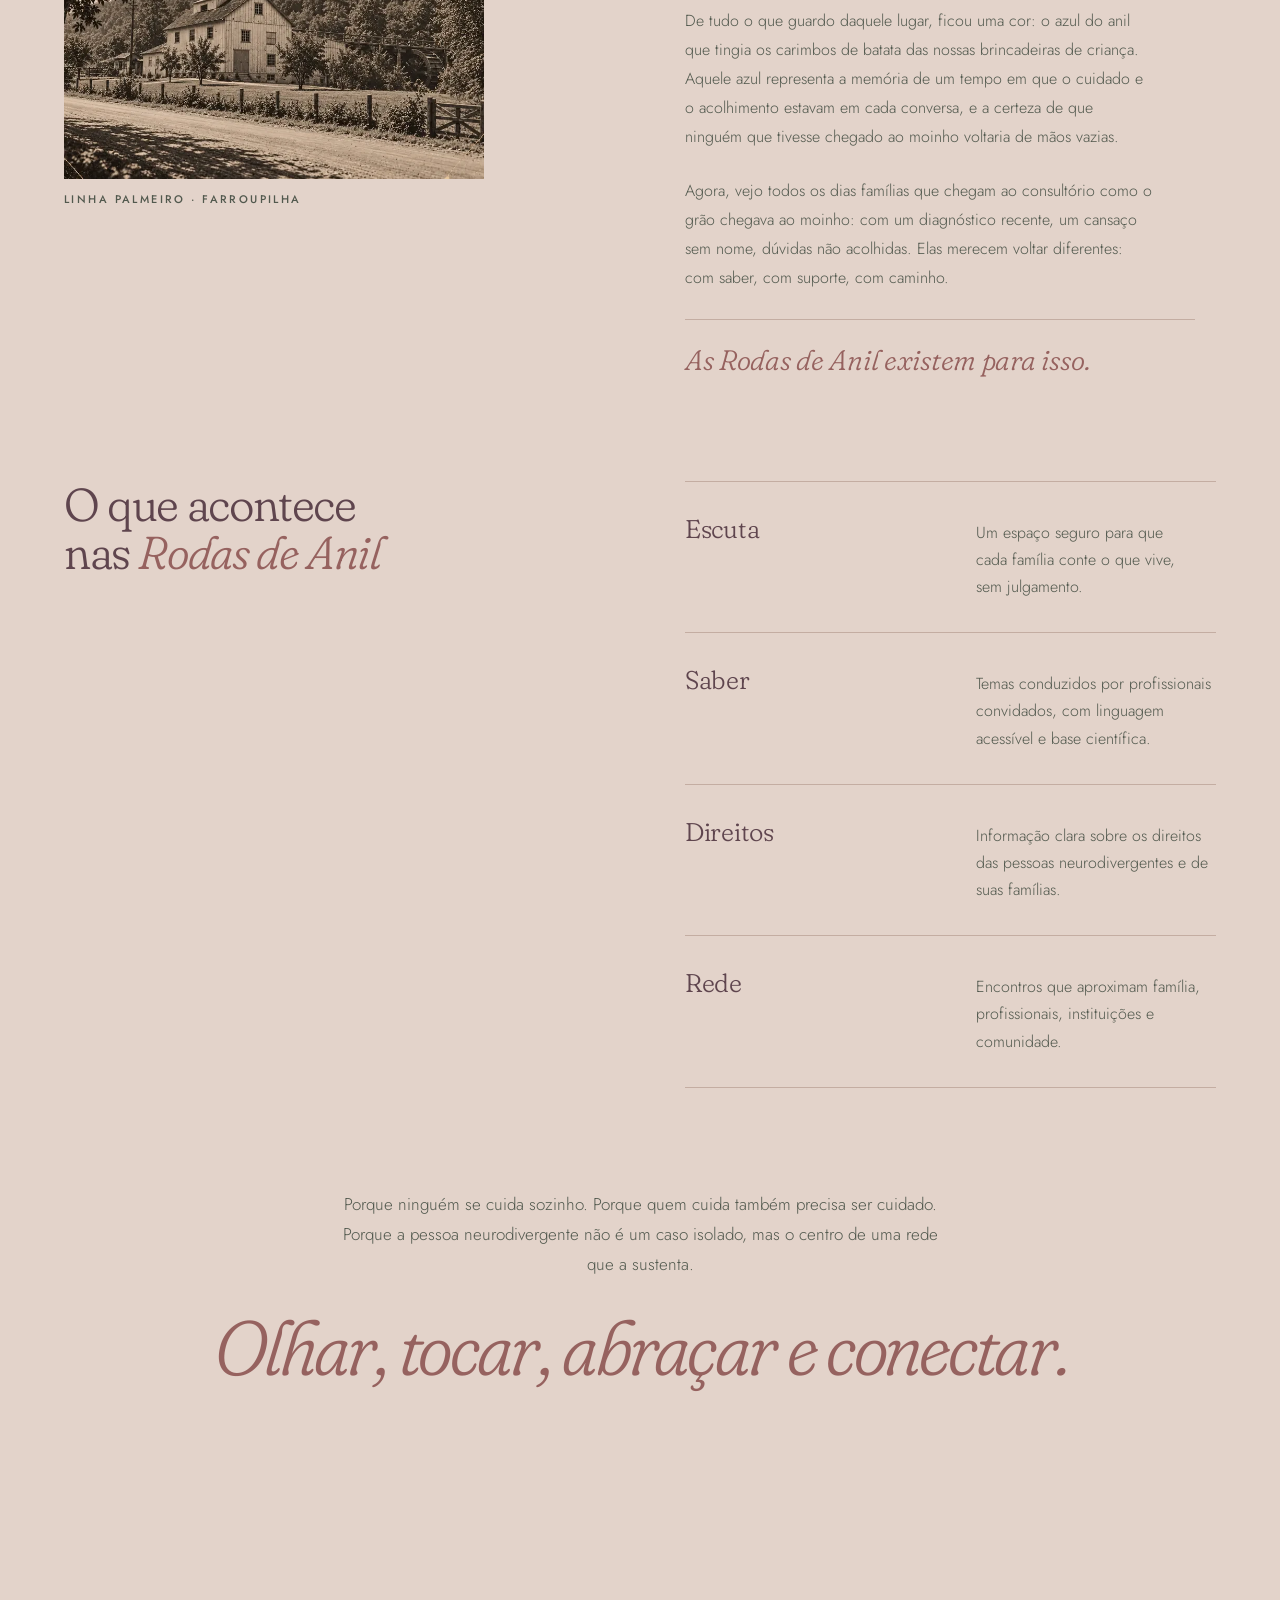
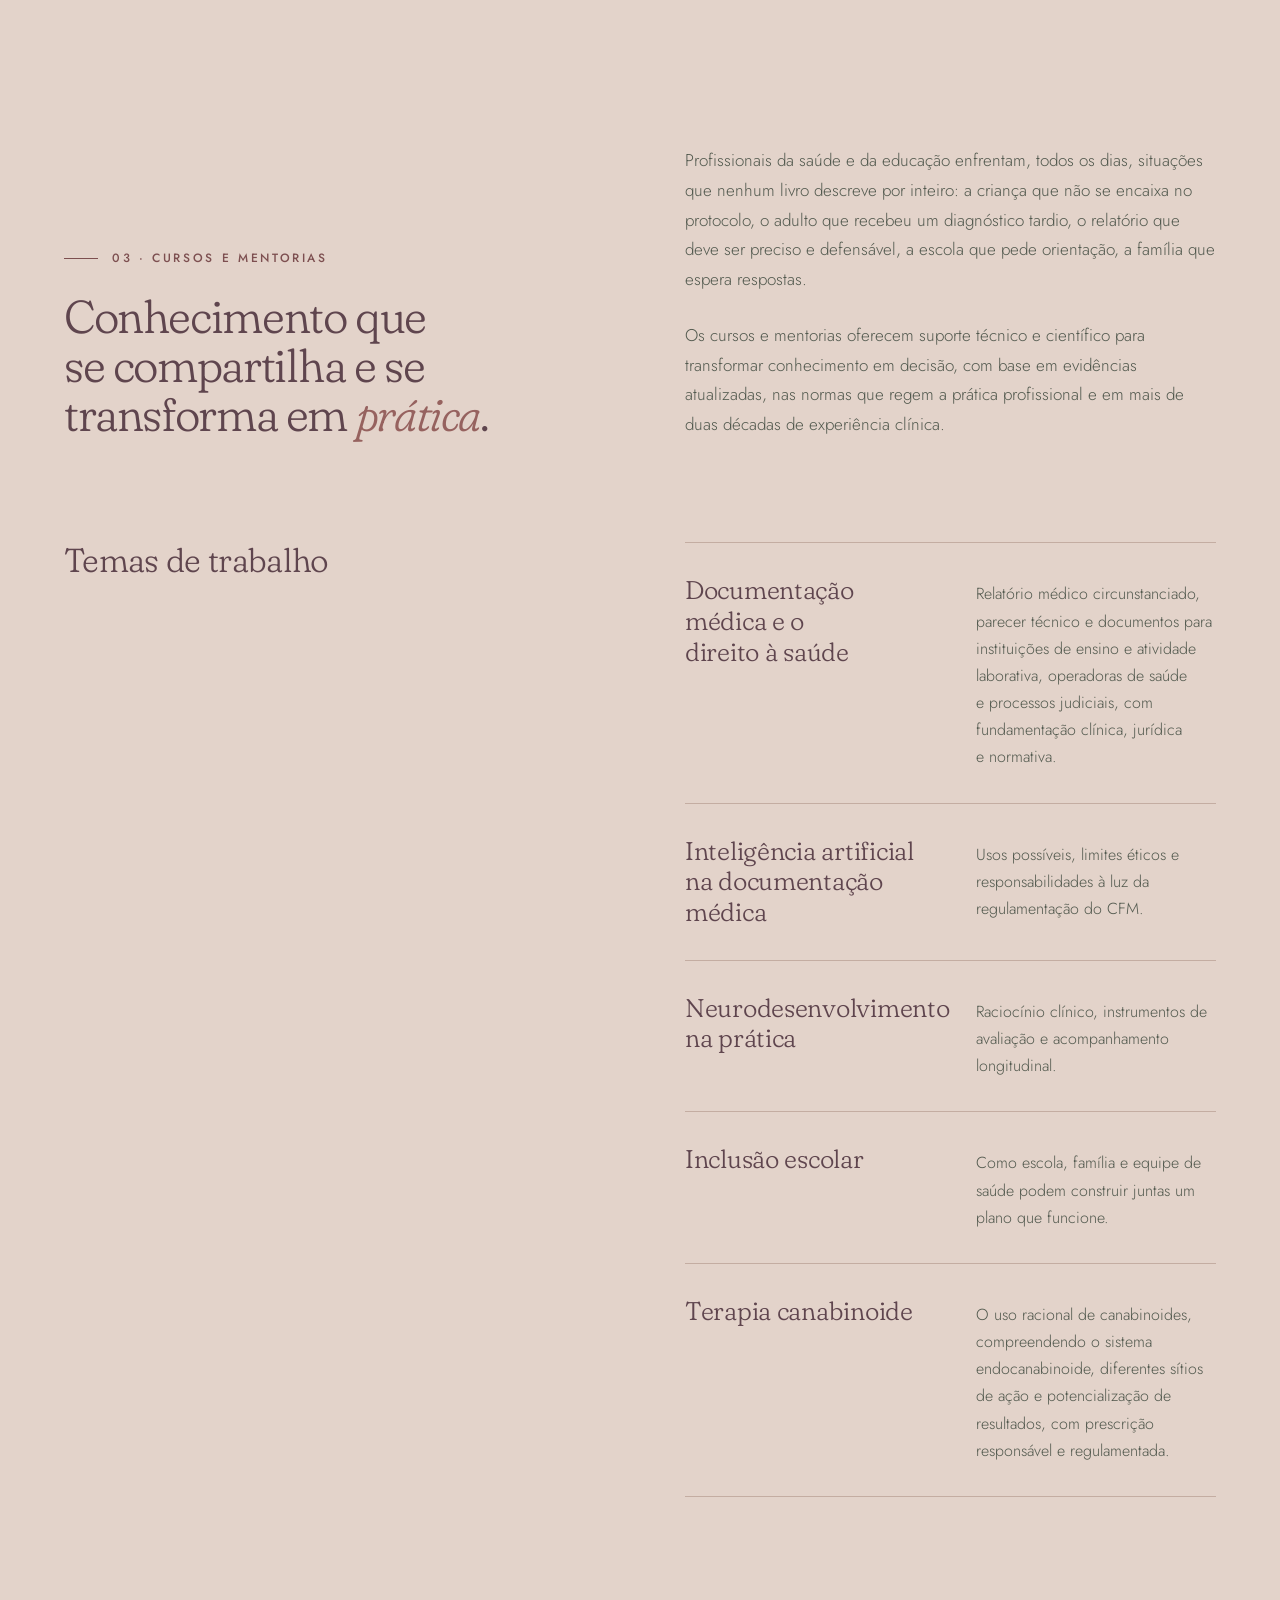
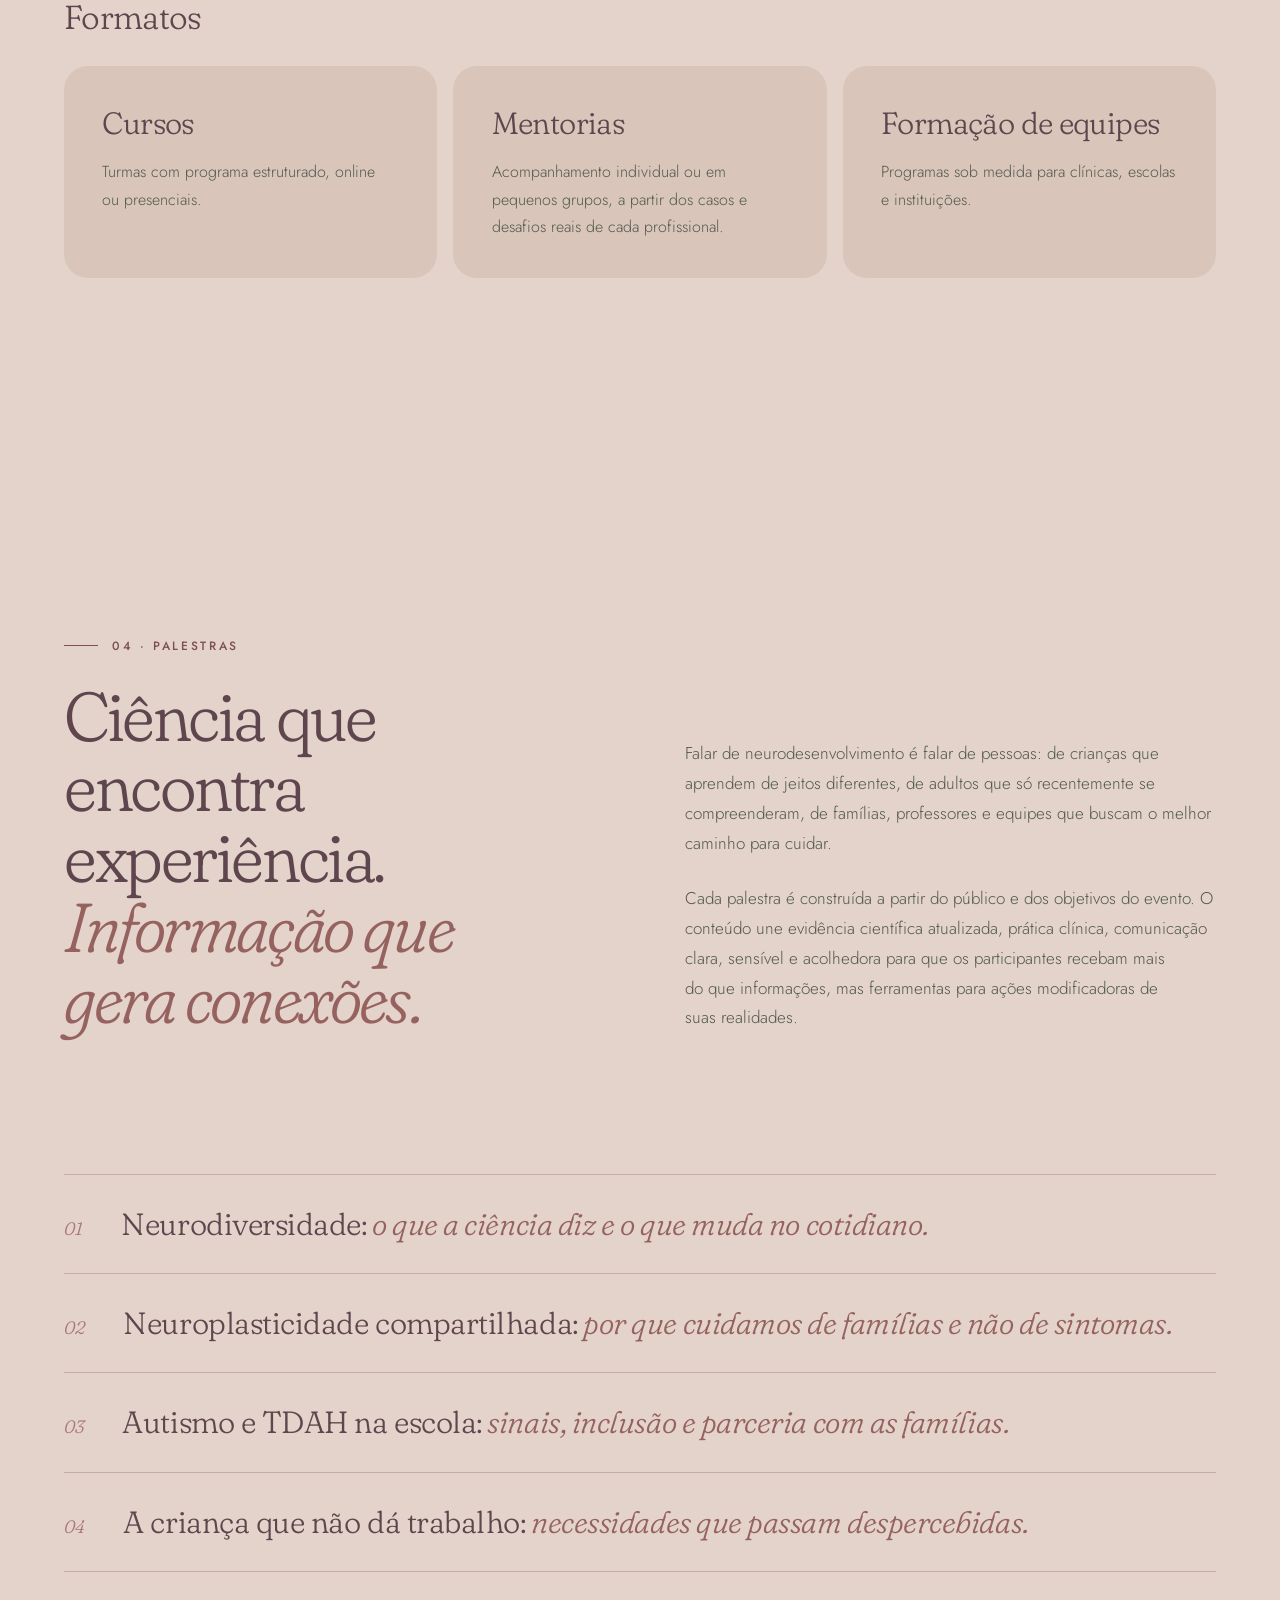
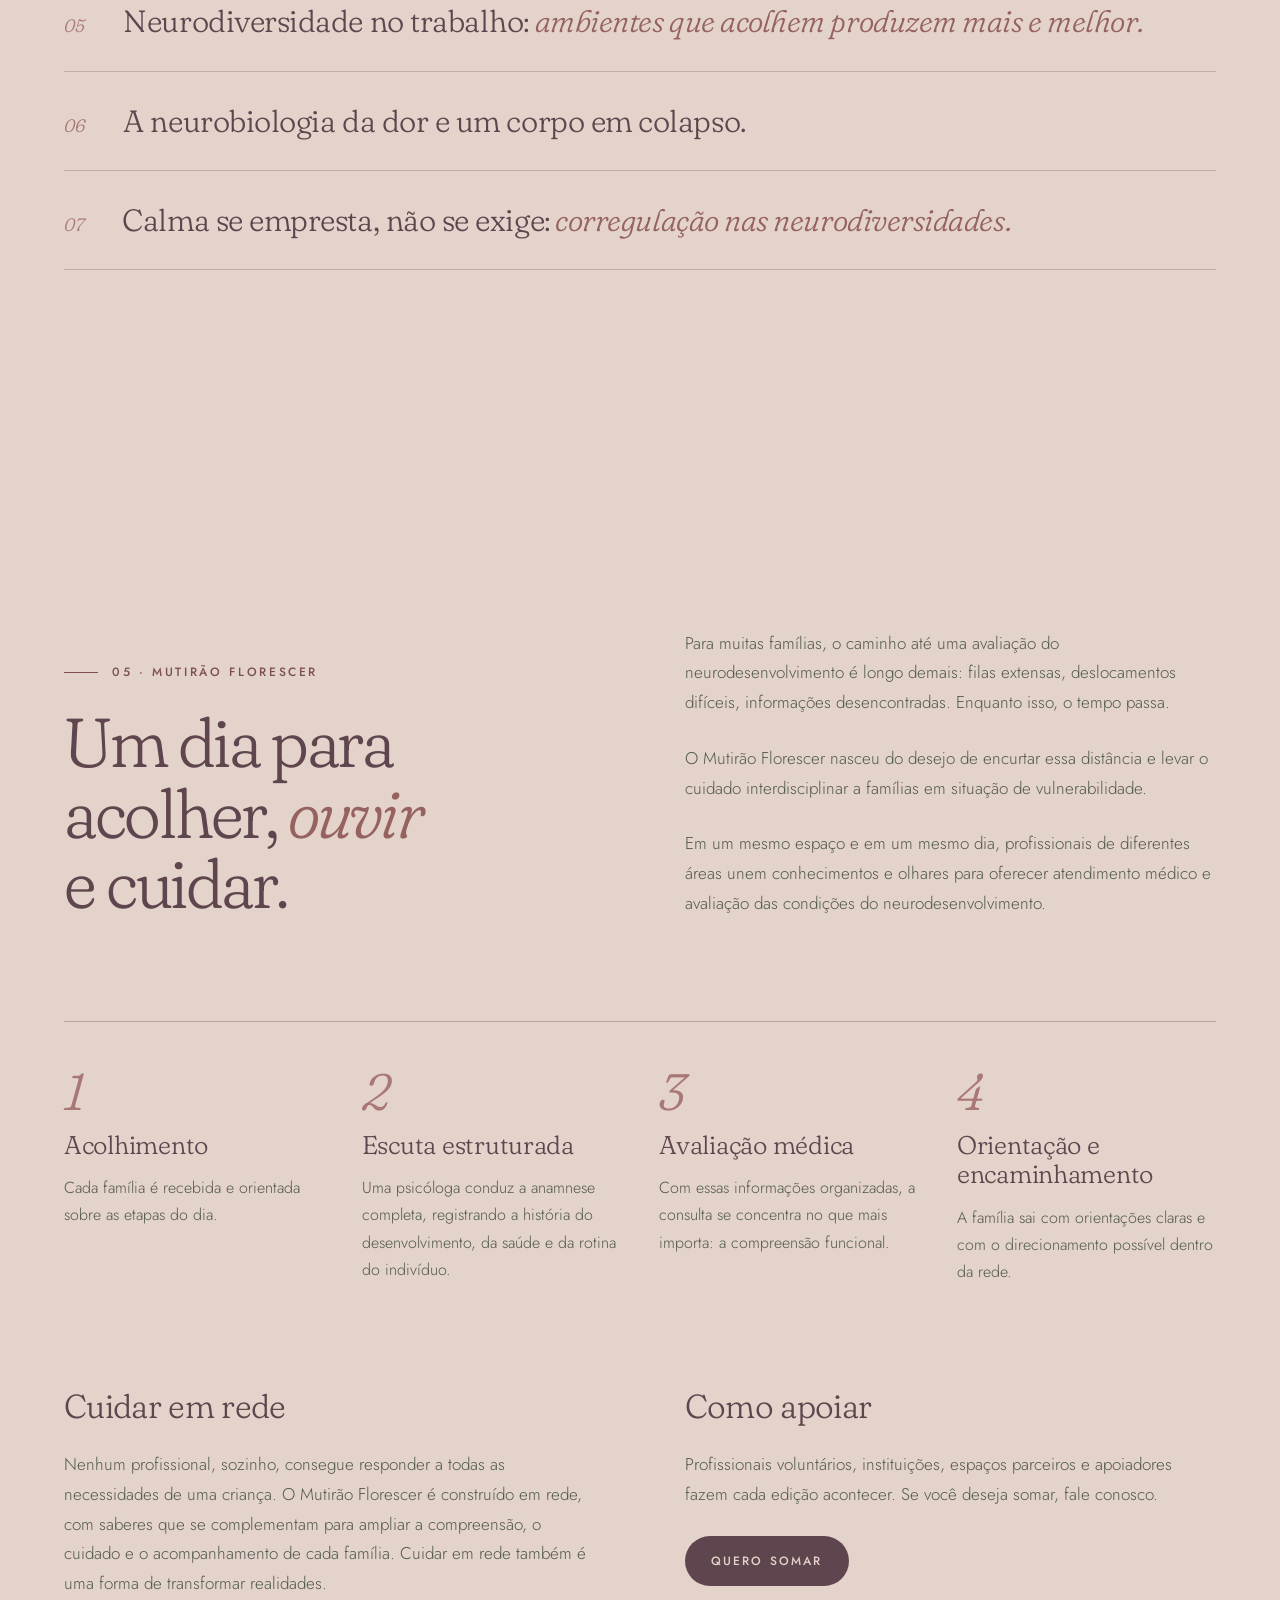
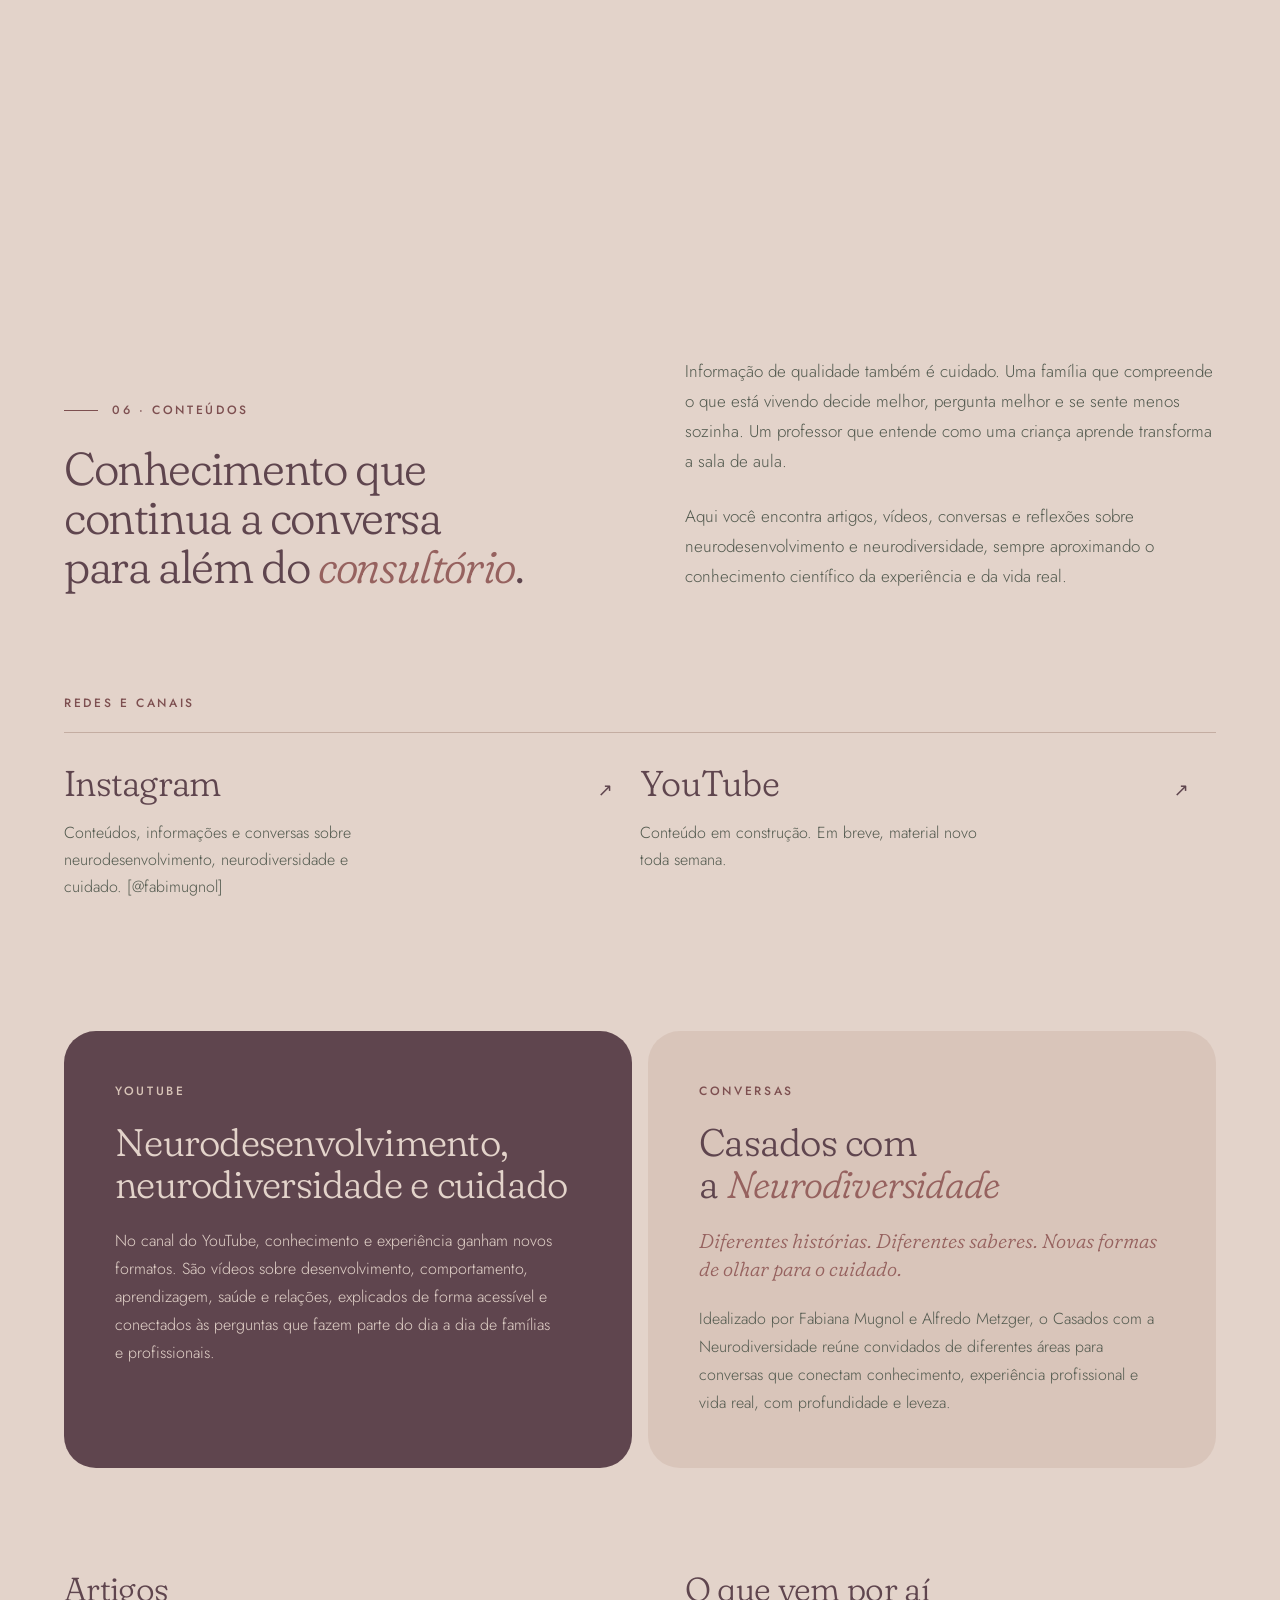
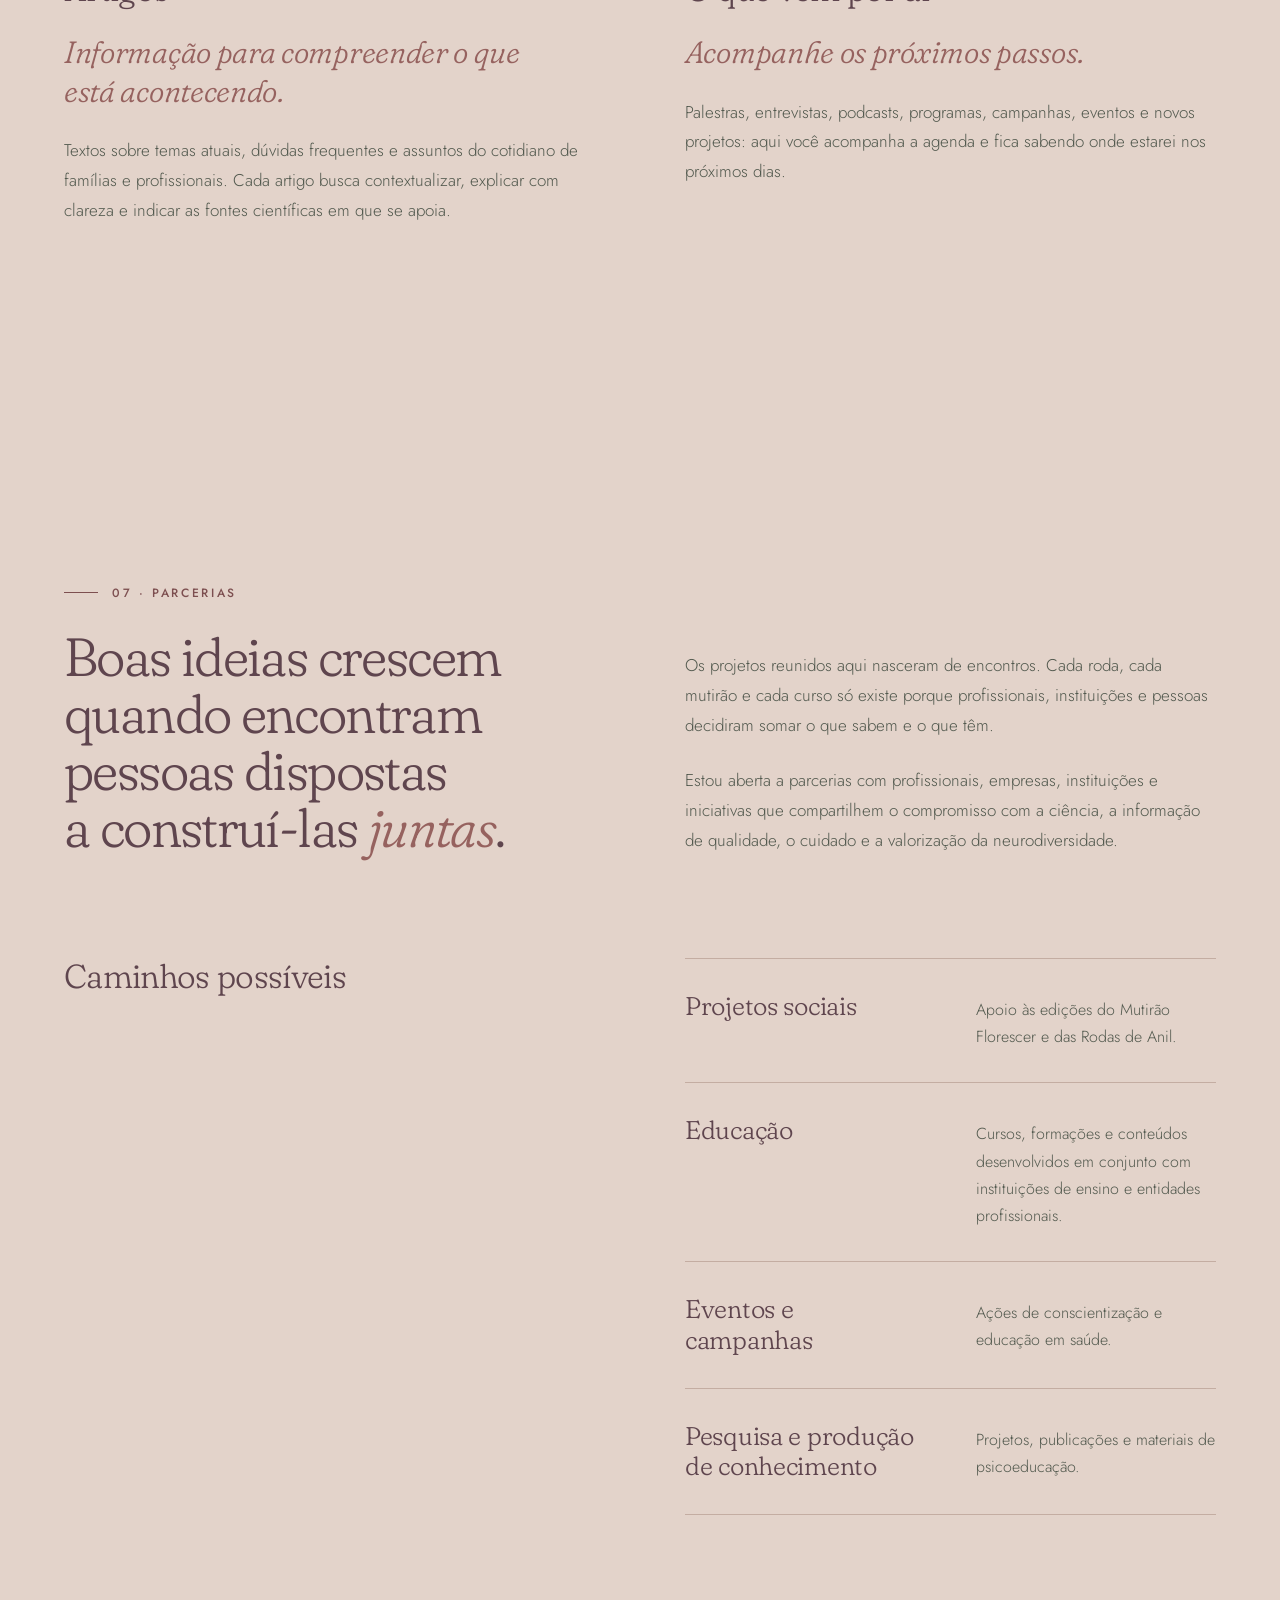
==== commit 26211736: "Domínio novo: canonical, og, sitemap e robots em www.fabianamugnol.com.br O drafabimugnol.com.br ago" ====
--- a/index.html
+++ b/index.html
@@ -5,7 +5,7 @@
 <meta name="viewport" content="width=device-width, initial-scale=1">
 <title>Dra. Fabiana Mugnol · Neurologista em Porto Alegre</title>
 <meta name="description" content="Dra. Fabiana Mugnol, neurologista em Porto Alegre. Neurociência, comportamento humano e condições neurodesenvolvimentais, com a família no centro do cuidado. CREMERS 24336 · RQE 37821.">
-<link rel="canonical" href="https://drafabimugnol.com.br/">
+<link rel="canonical" href="https://www.fabianamugnol.com.br/">
 <meta name="theme-color" content="#e3d3ca">
 
 <meta property="og:type" content="website">
@@ -13,8 +13,8 @@
 <meta property="og:site_name" content="Dra. Fabiana Mugnol">
 <meta property="og:title" content="Dra. Fabiana Mugnol · Neurologista em Porto Alegre">
 <meta property="og:description" content="Quando família, escola e clínica falam a mesma língua, o progresso aparece.">
-<meta property="og:url" content="https://drafabimugnol.com.br/">
-<meta property="og:image" content="https://drafabimugnol.com.br/assets/img/og.jpg">
+<meta property="og:url" content="https://www.fabianamugnol.com.br/">
+<meta property="og:image" content="https://www.fabianamugnol.com.br/assets/img/og.jpg">
 <meta property="og:image:width" content="1200">
 <meta property="og:image:height" content="630">
 <meta name="twitter:card" content="summary_large_image">
@@ -36,8 +36,8 @@
   "name": "Dra. Fabiana Mugnol",
   "description": "Neurologista. Neurociência, comportamento humano e condições neurodesenvolvimentais.",
   "medicalSpecialty": "Neurologic",
-  "url": "https://drafabimugnol.com.br/",
-  "image": "https://drafabimugnol.com.br/assets/img/og.jpg",
+  "url": "https://www.fabianamugnol.com.br/",
+  "image": "https://www.fabianamugnol.com.br/assets/img/og.jpg",
   "telephone": "+55-51-99217-9578",
   "identifier": [
     { "@type": "PropertyValue", "name": "CREMERS", "value": "24336" },
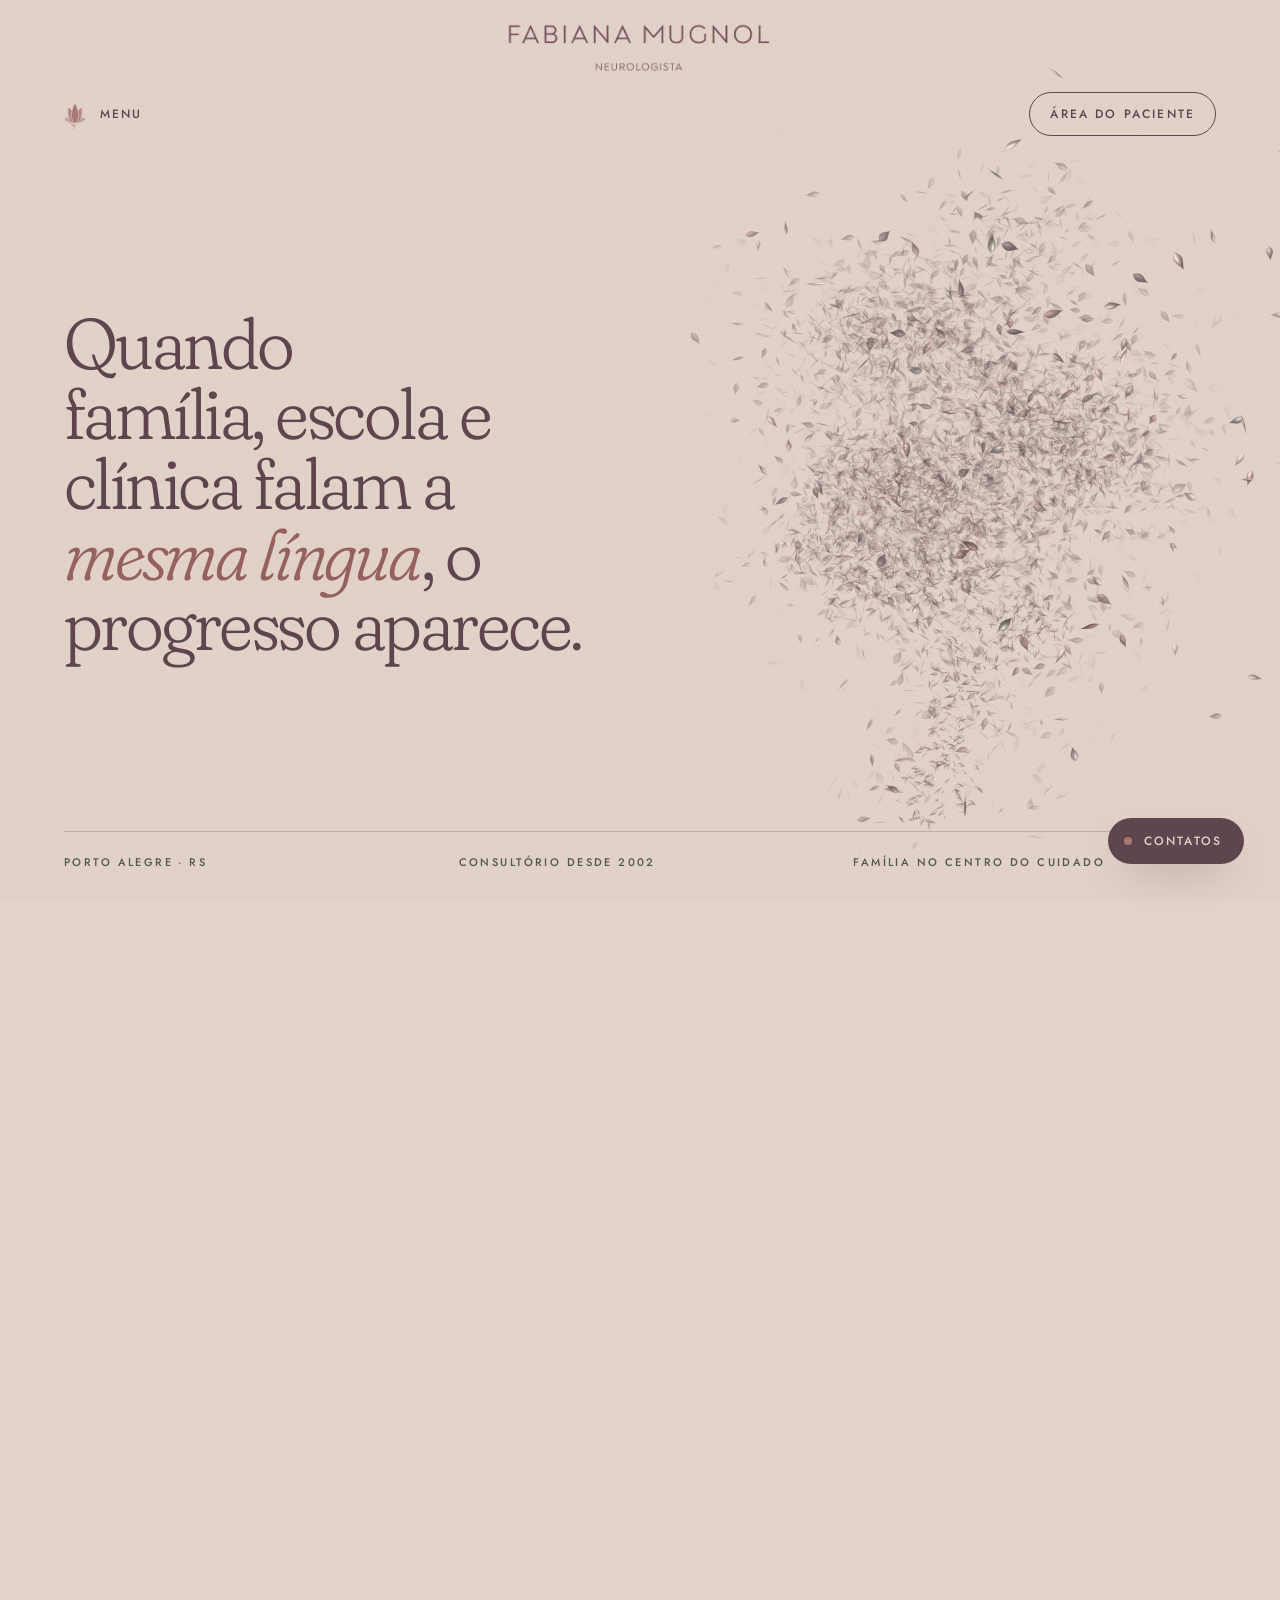
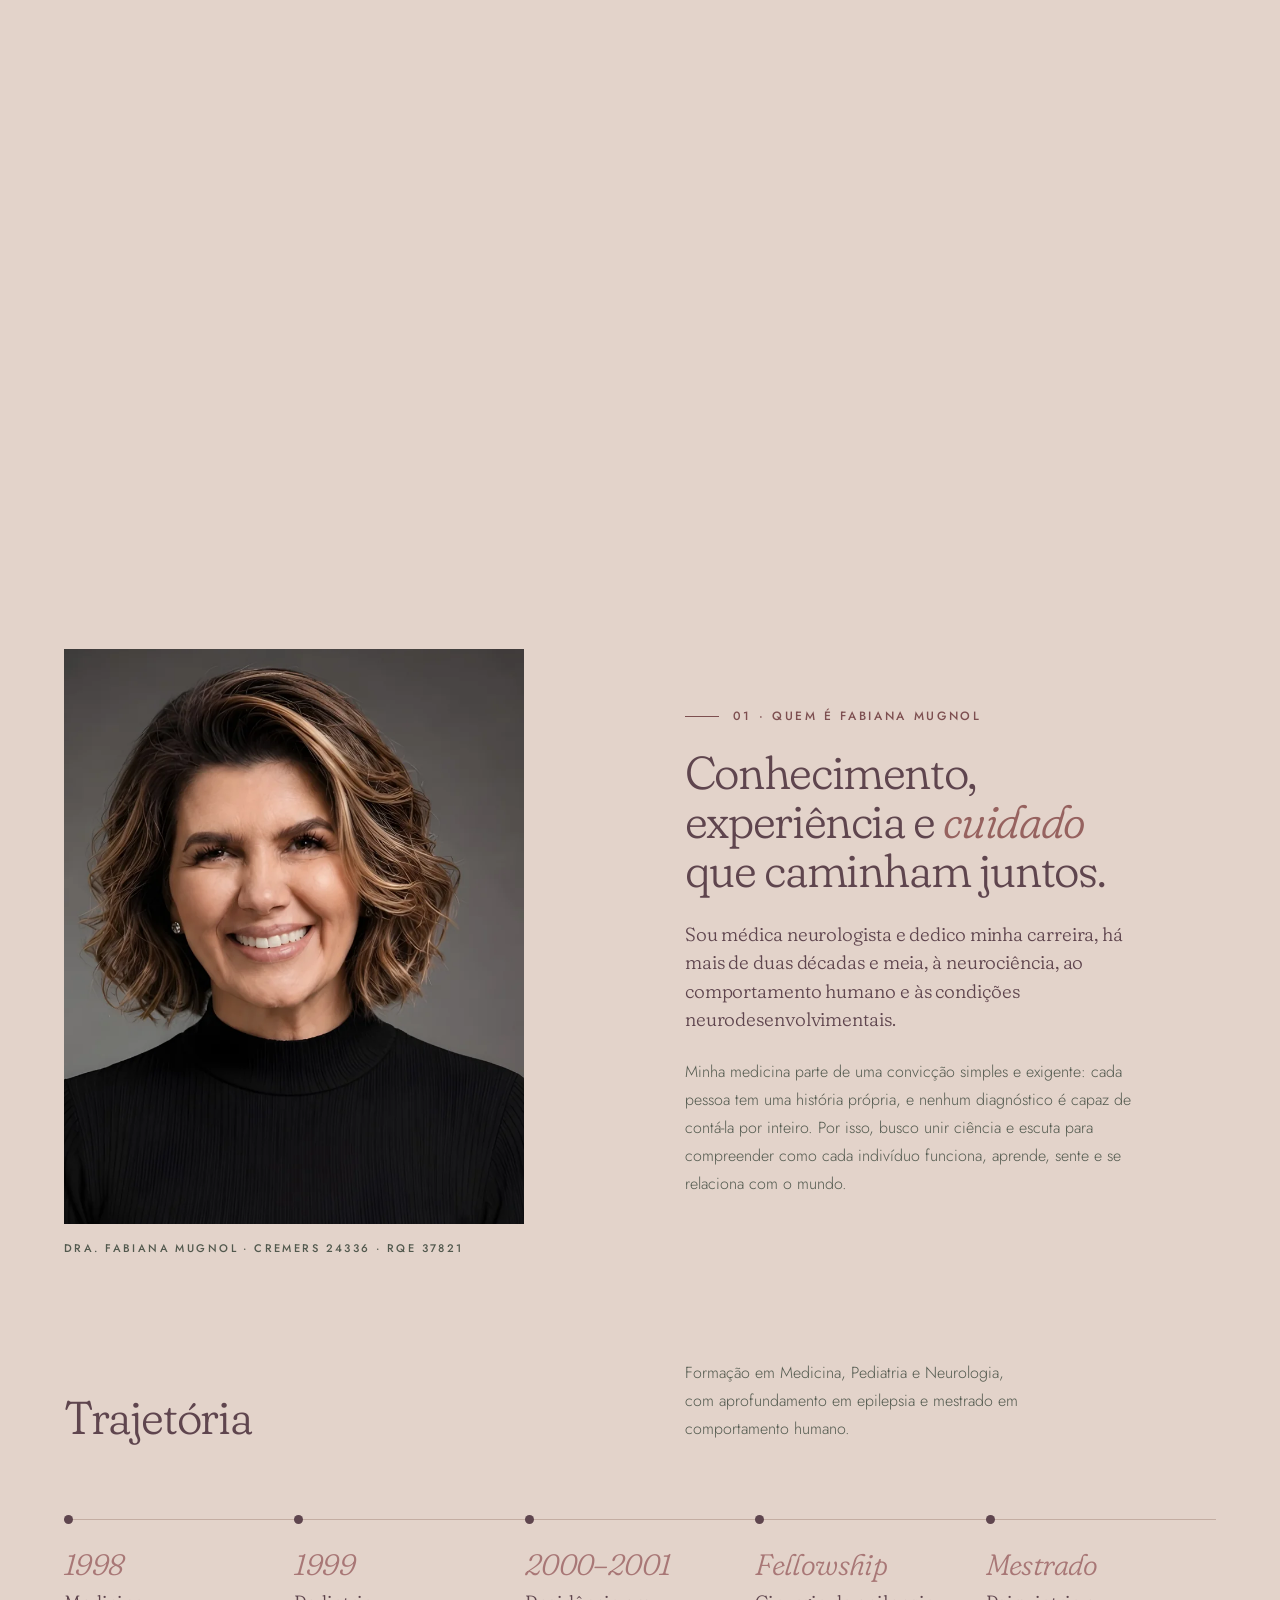
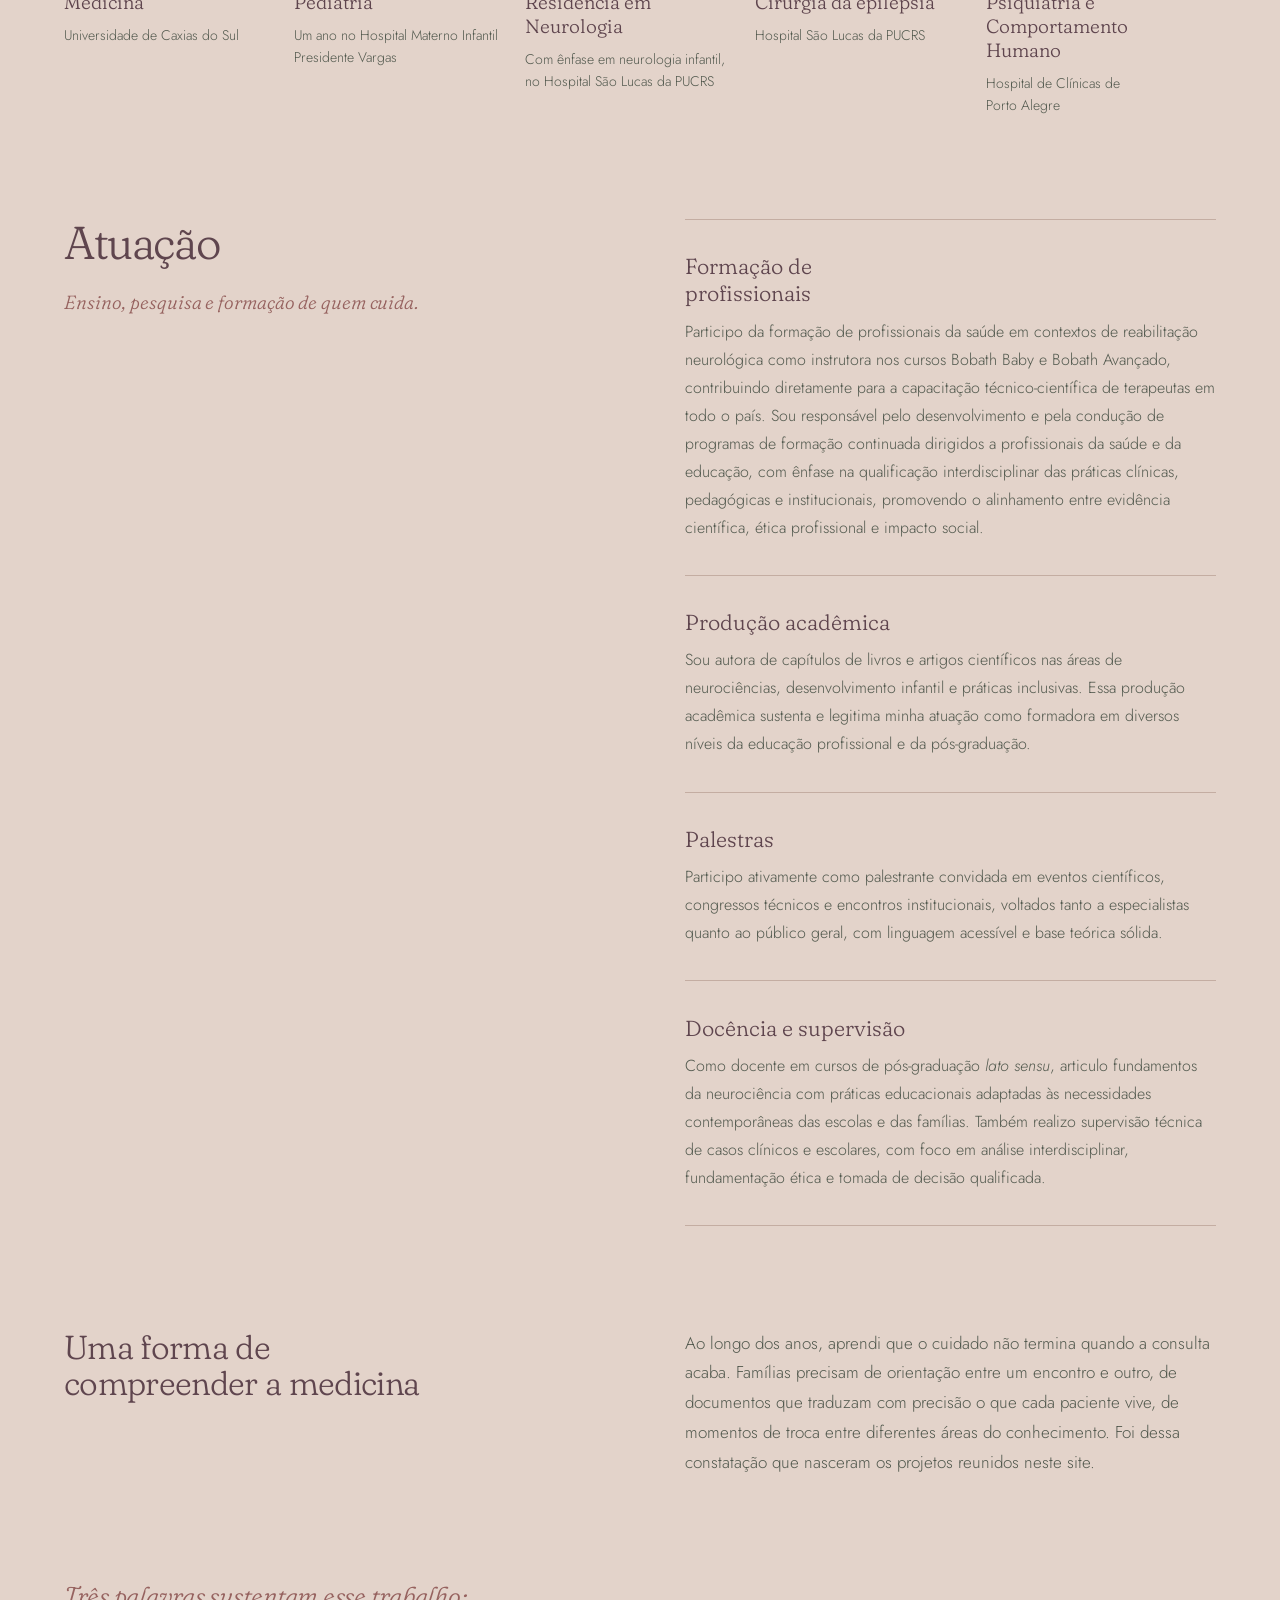
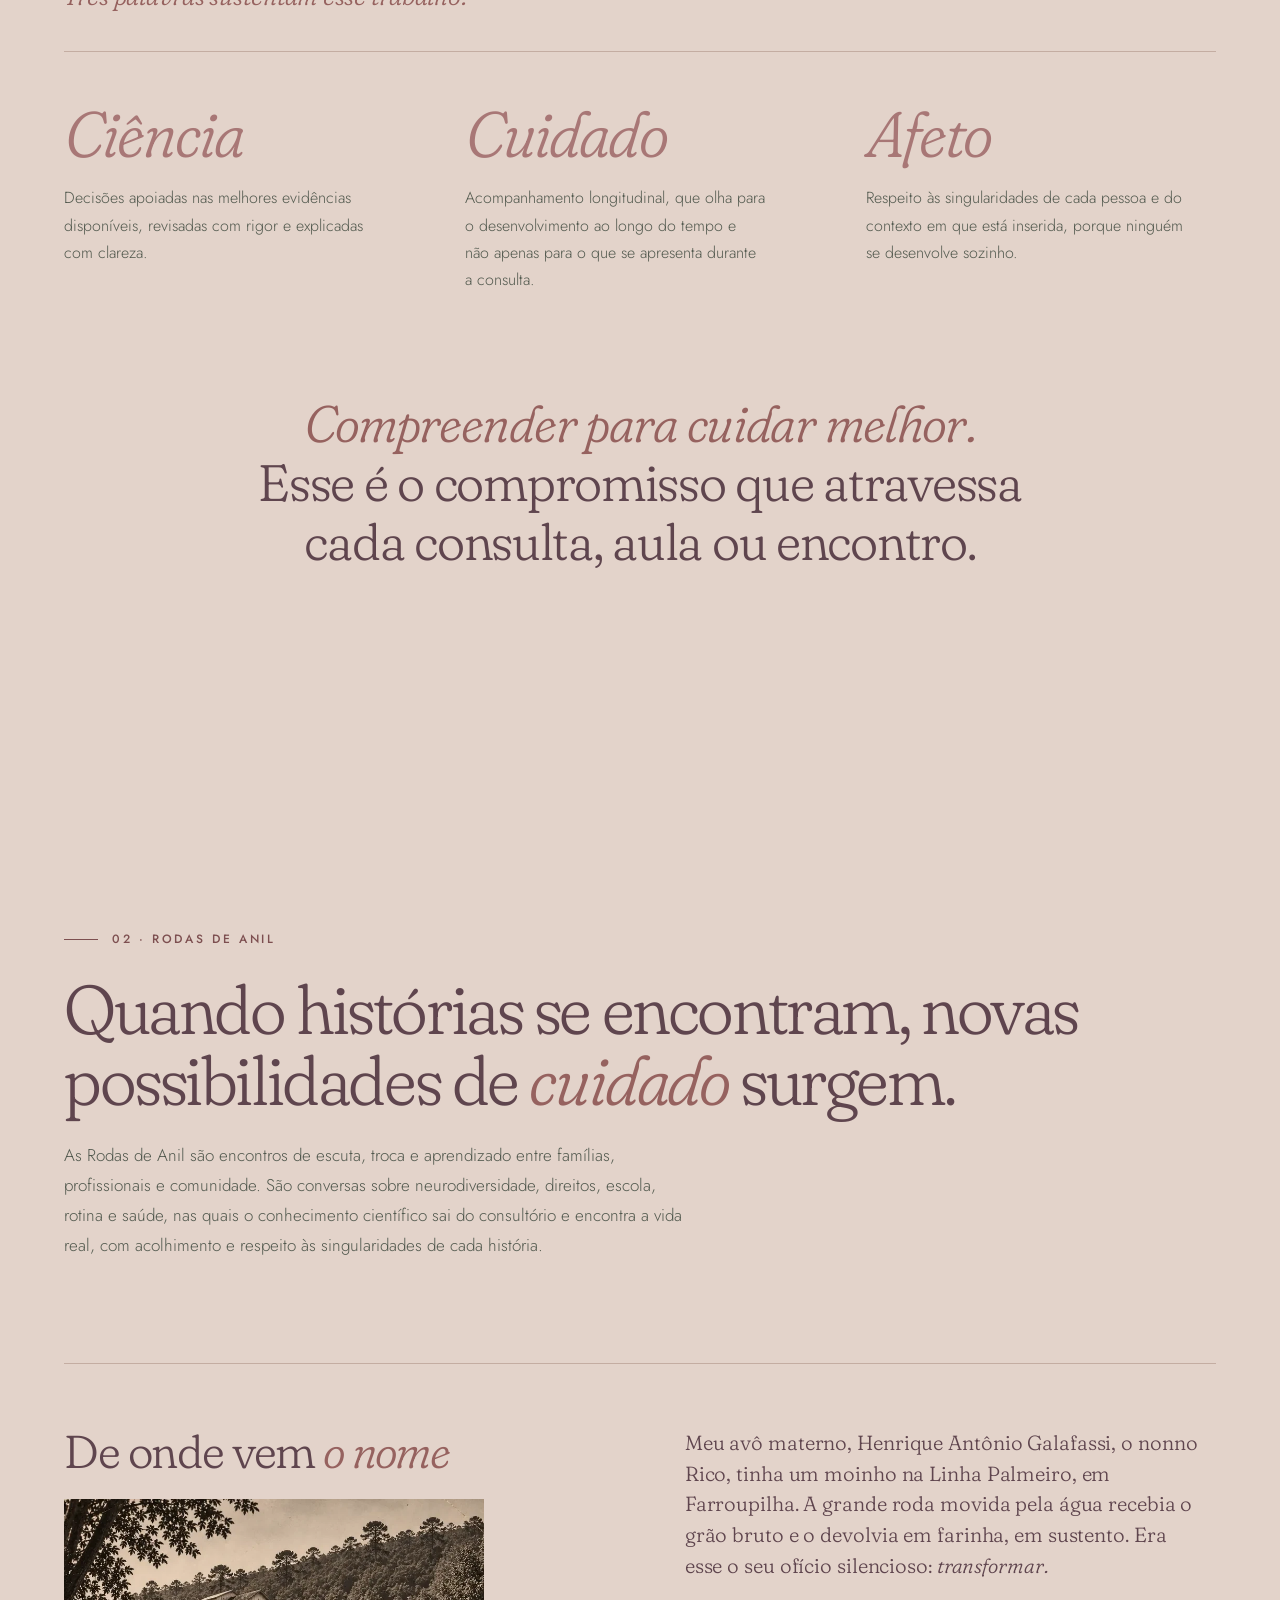
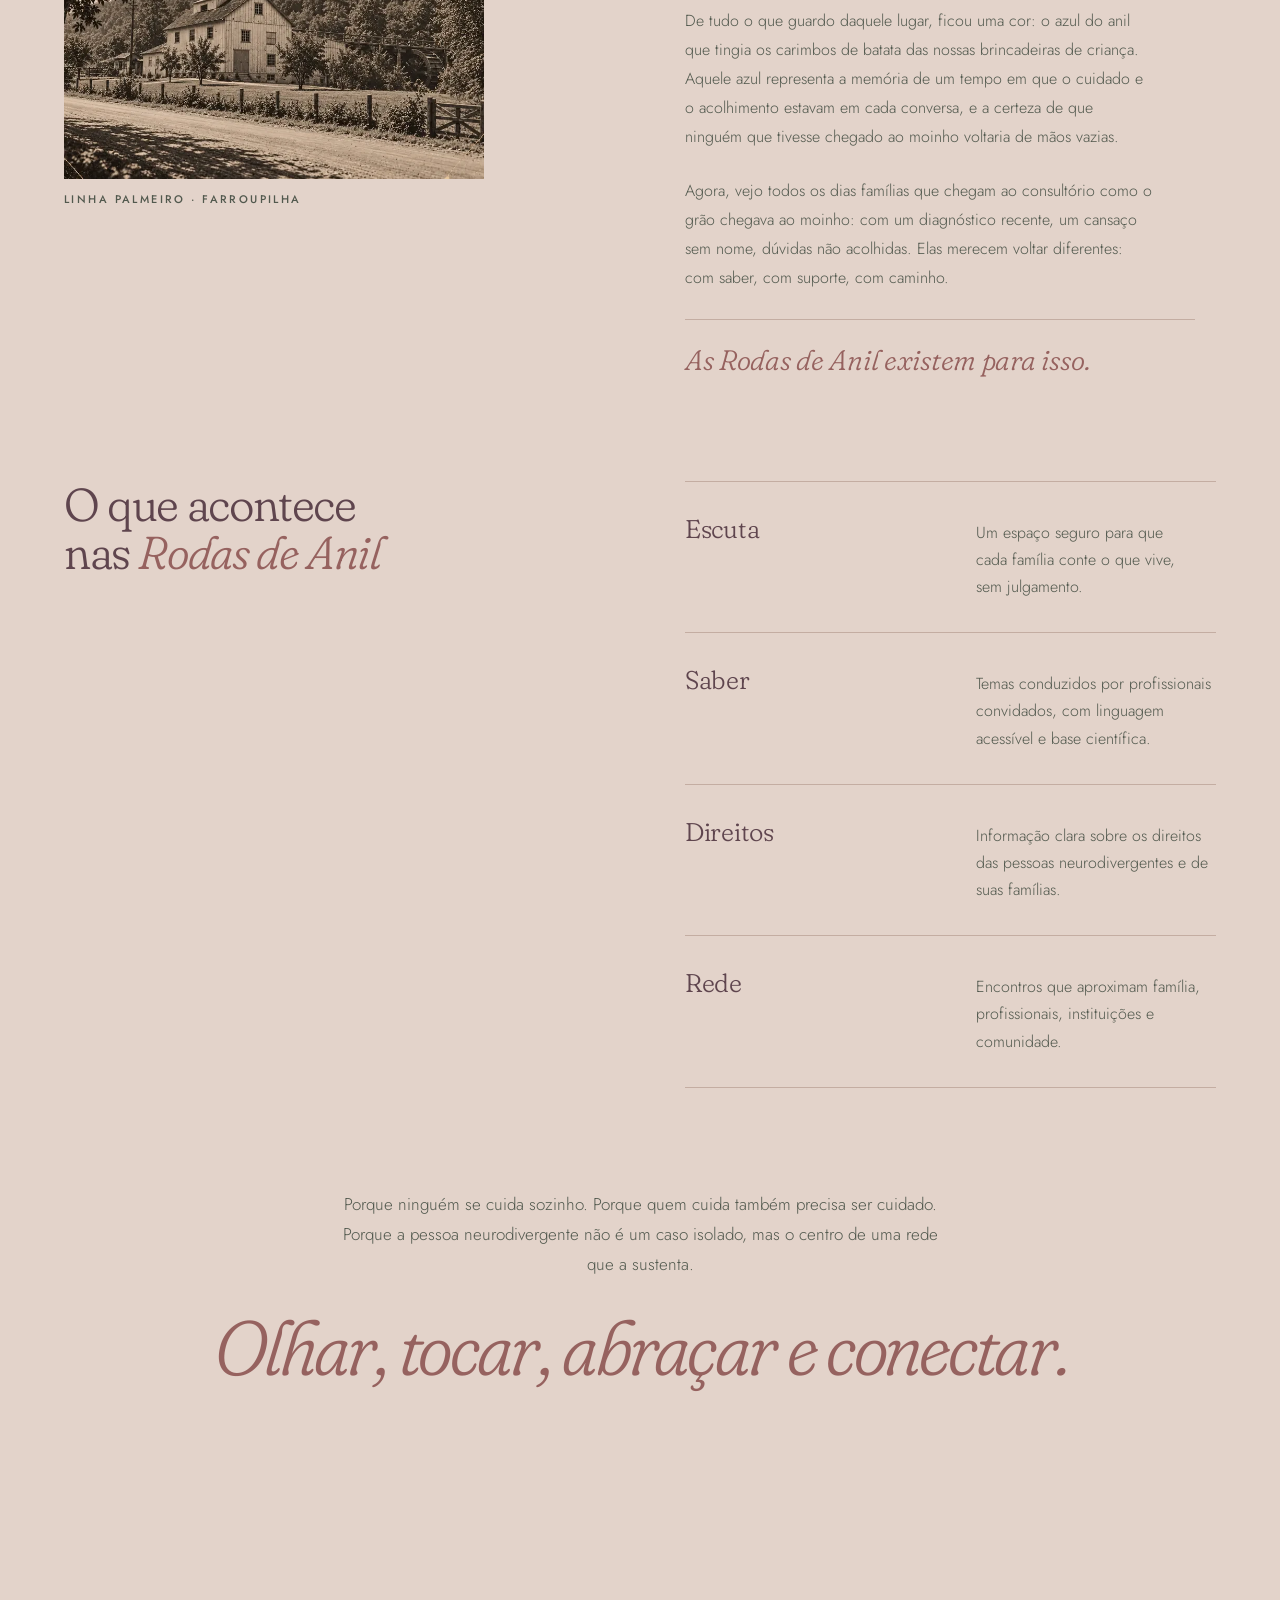
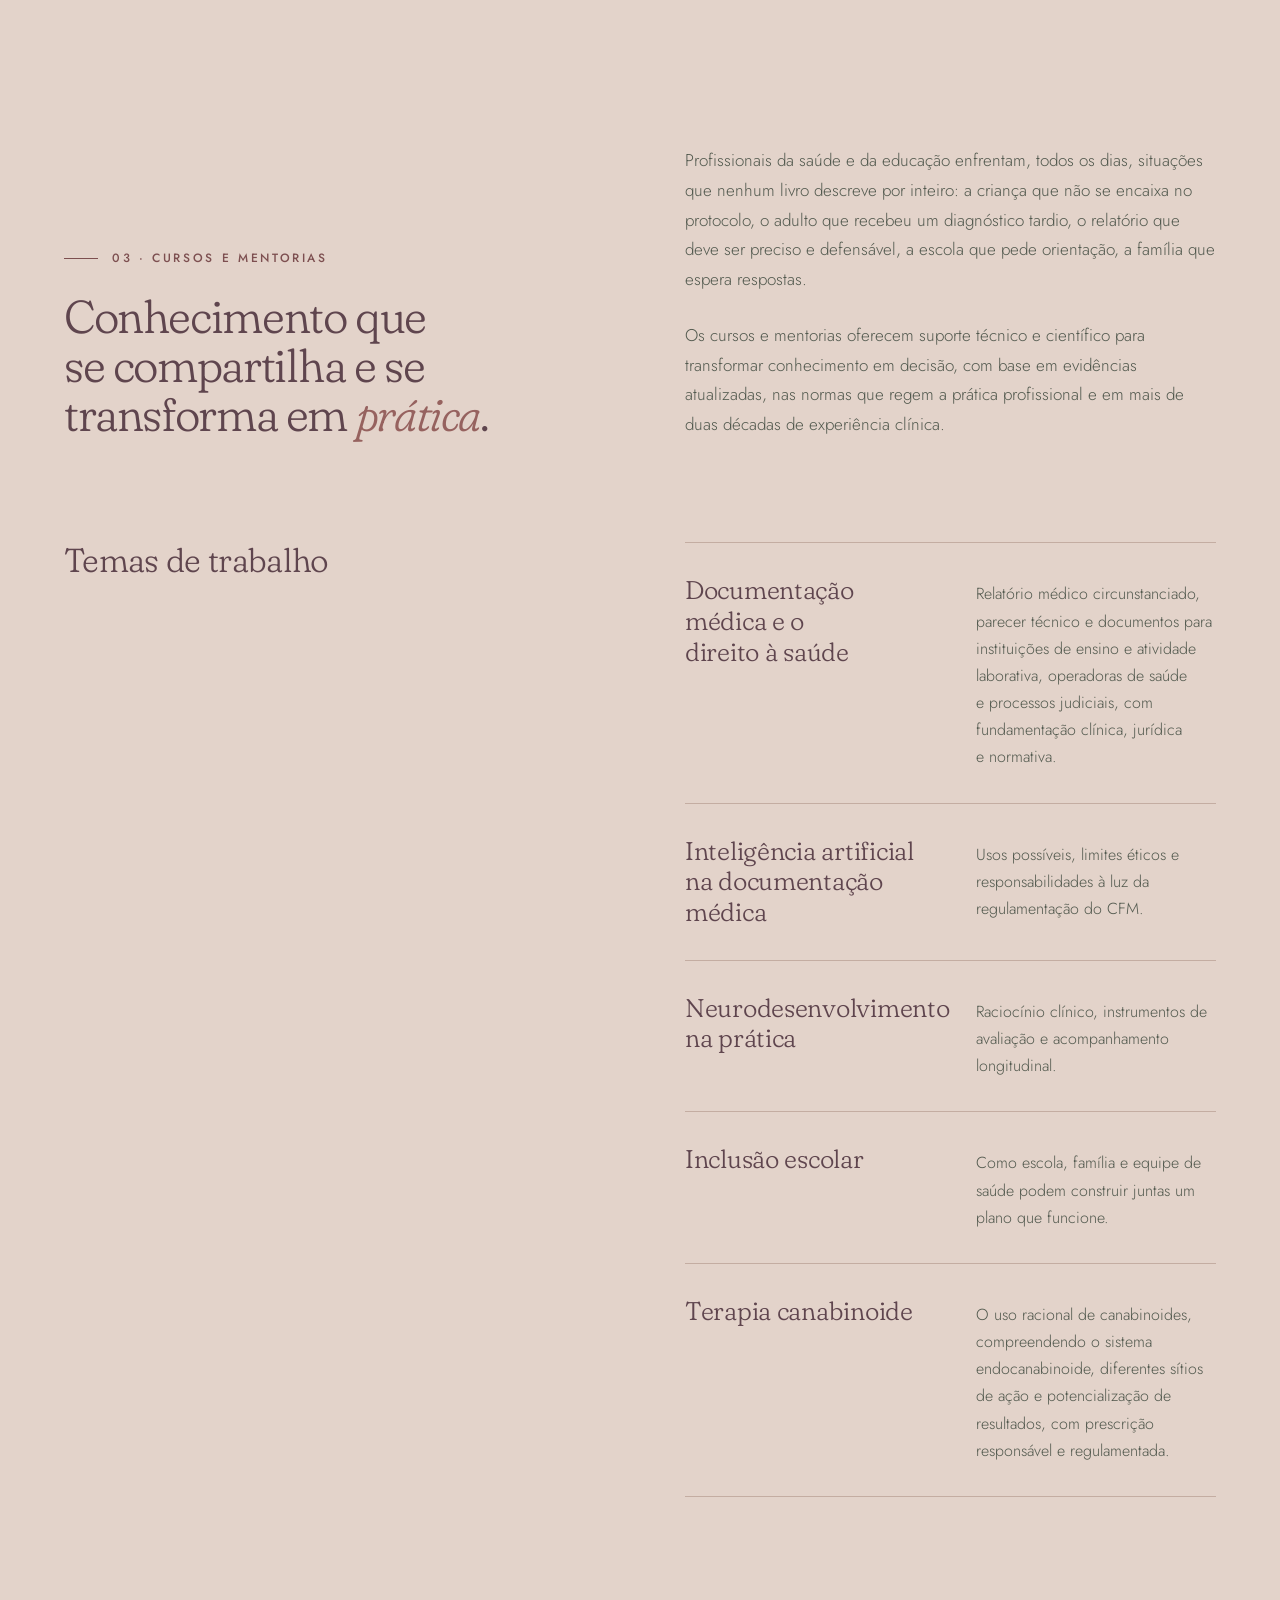
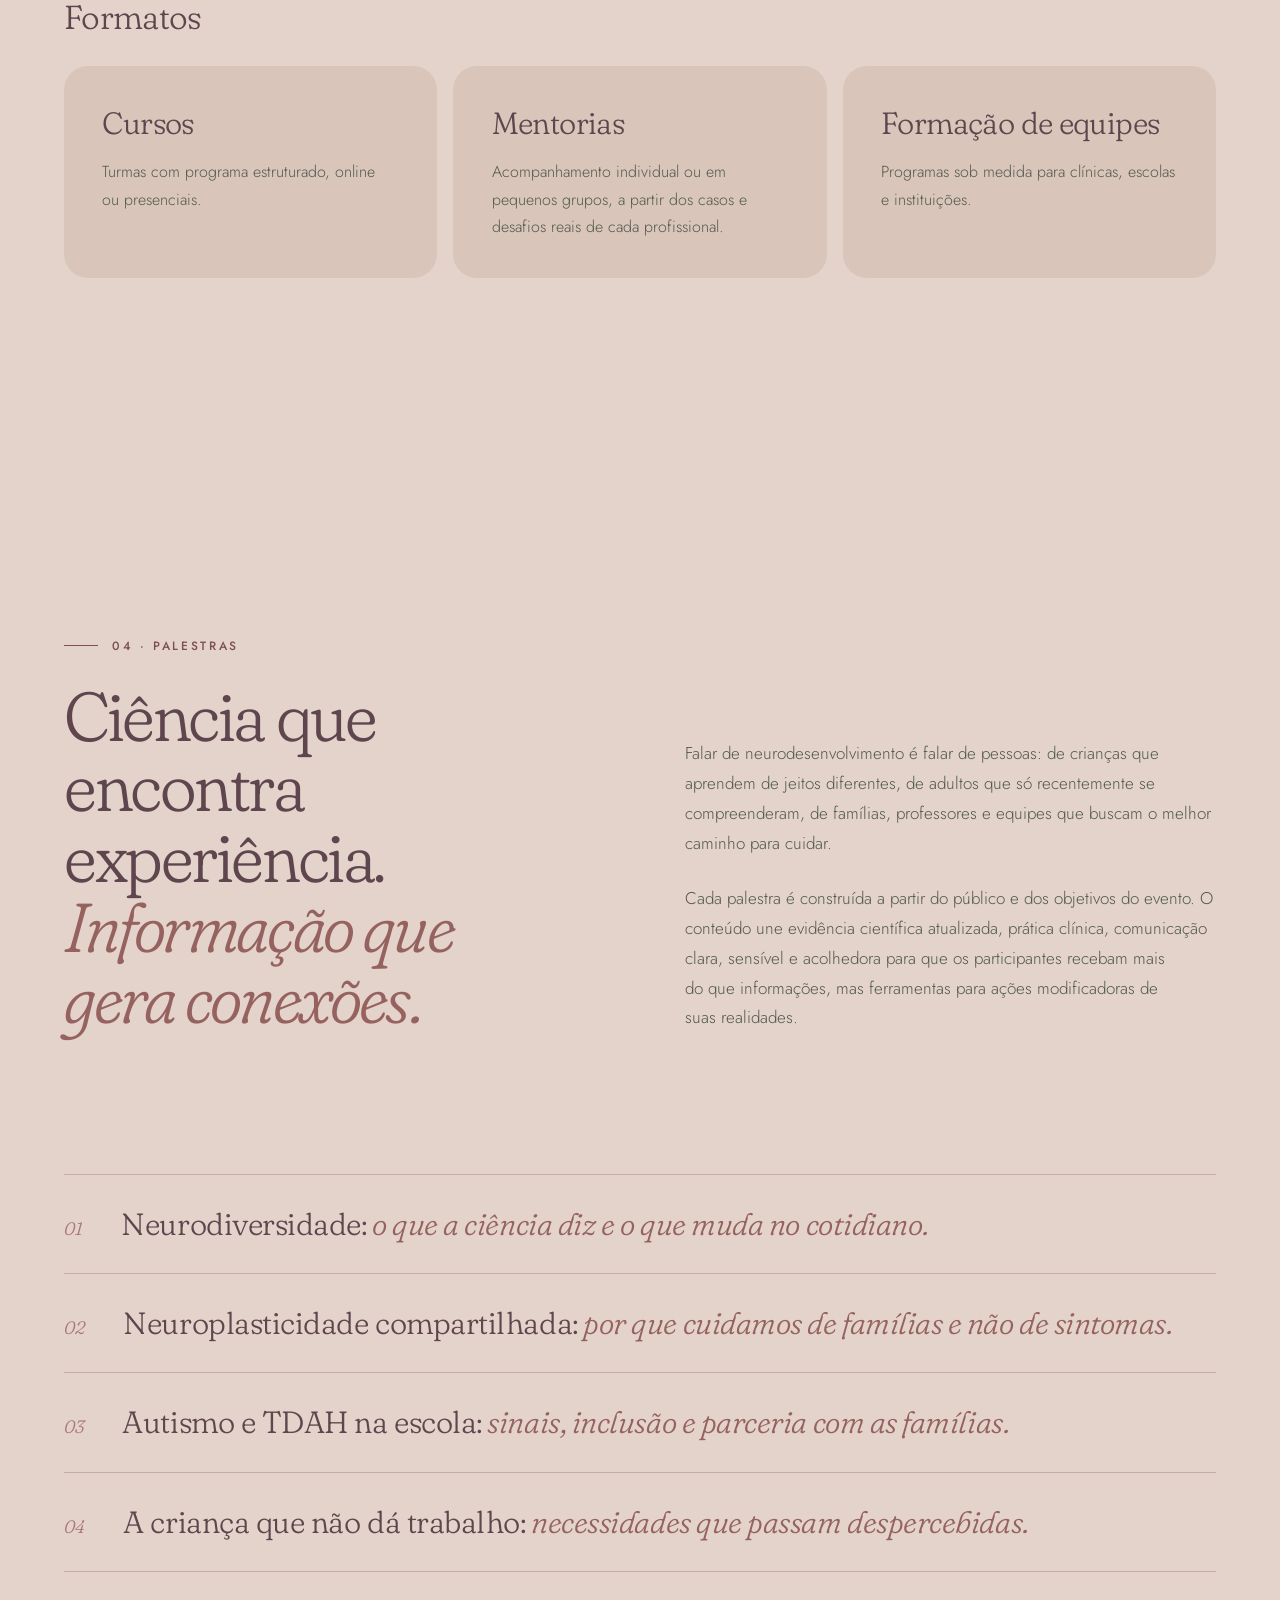
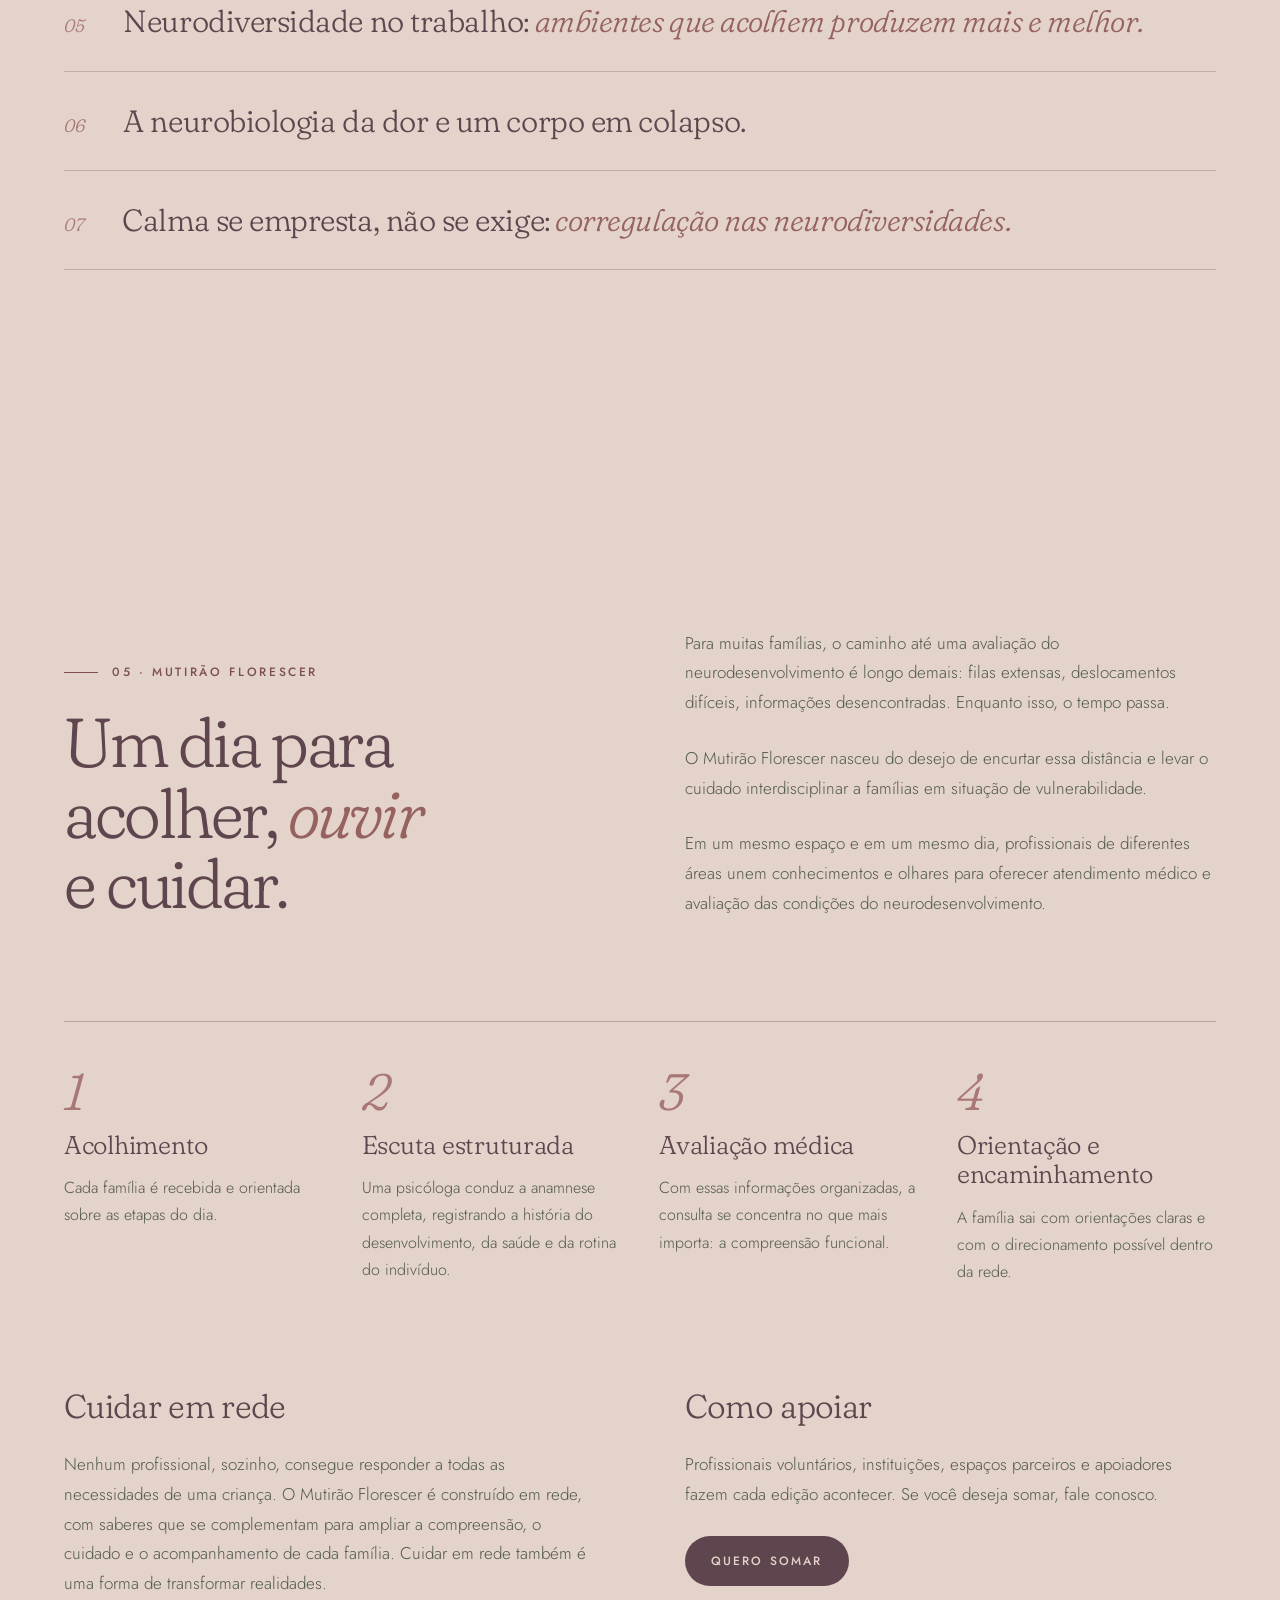
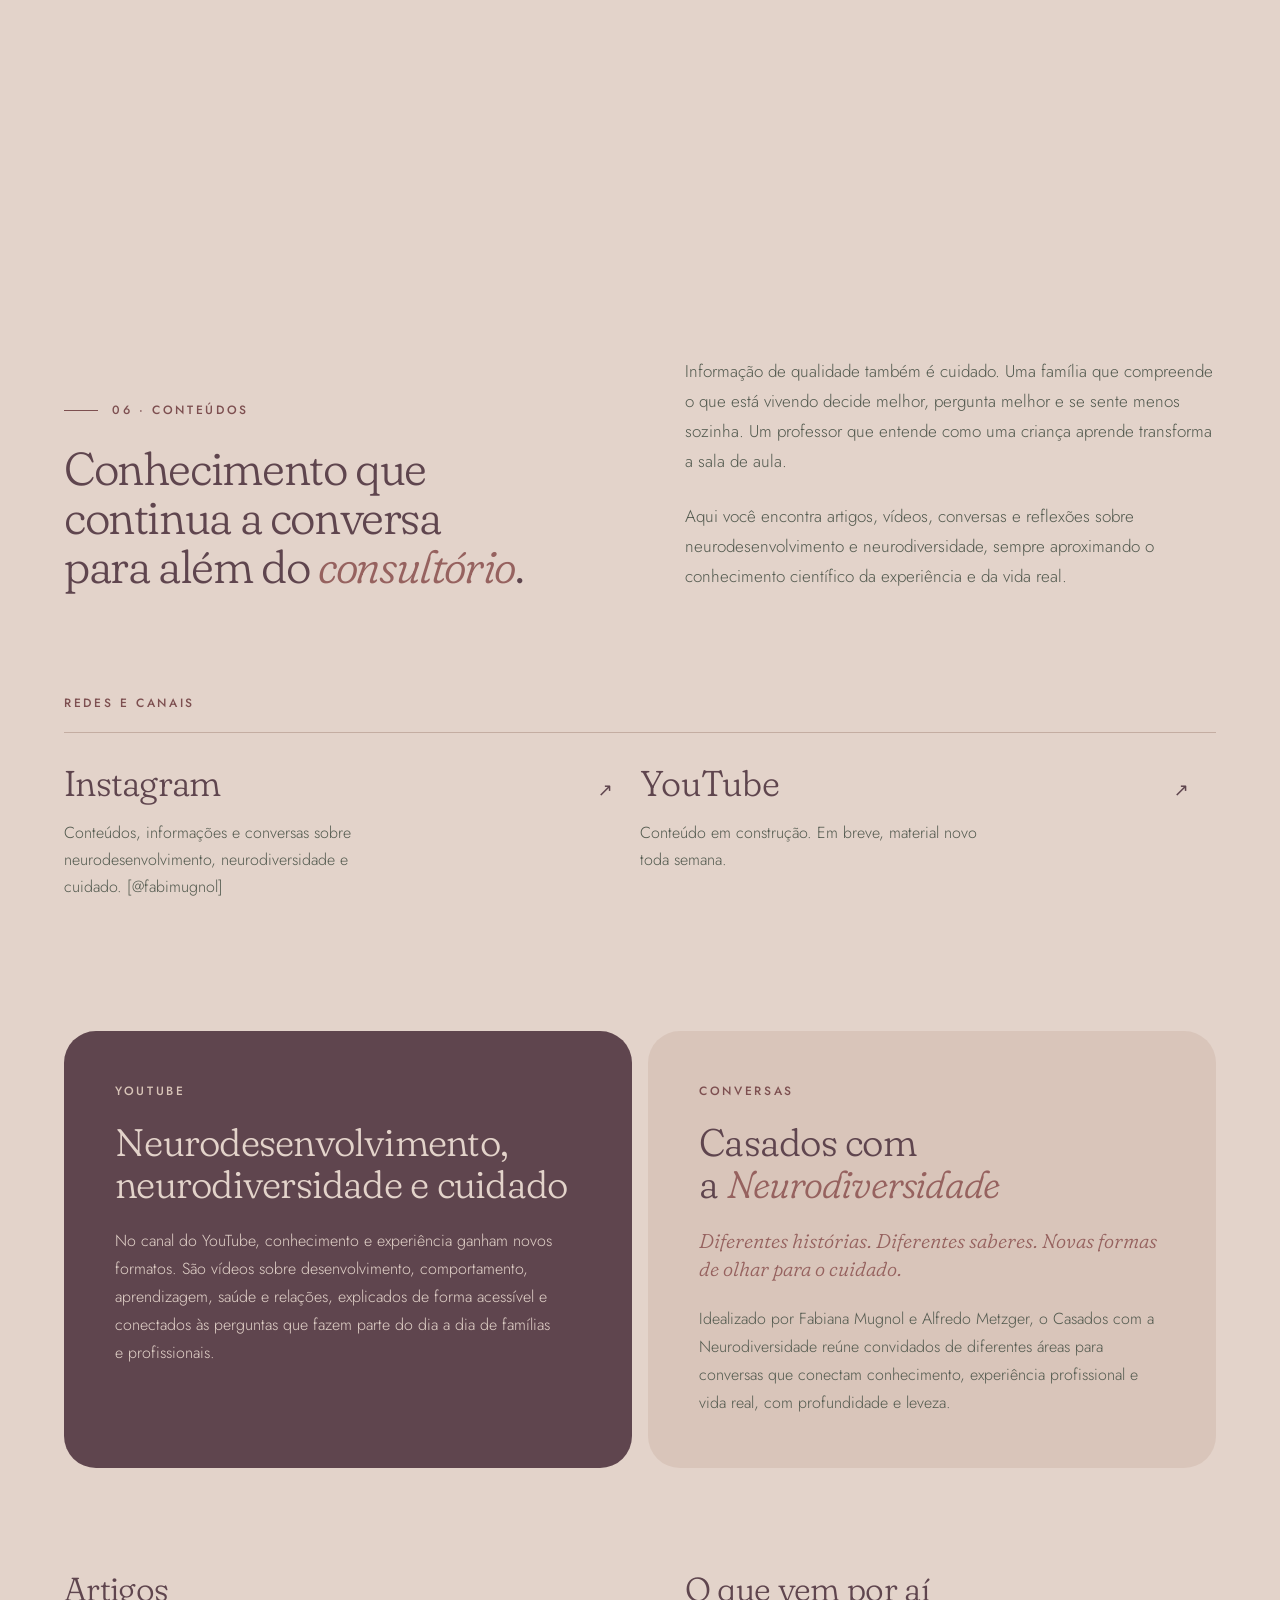
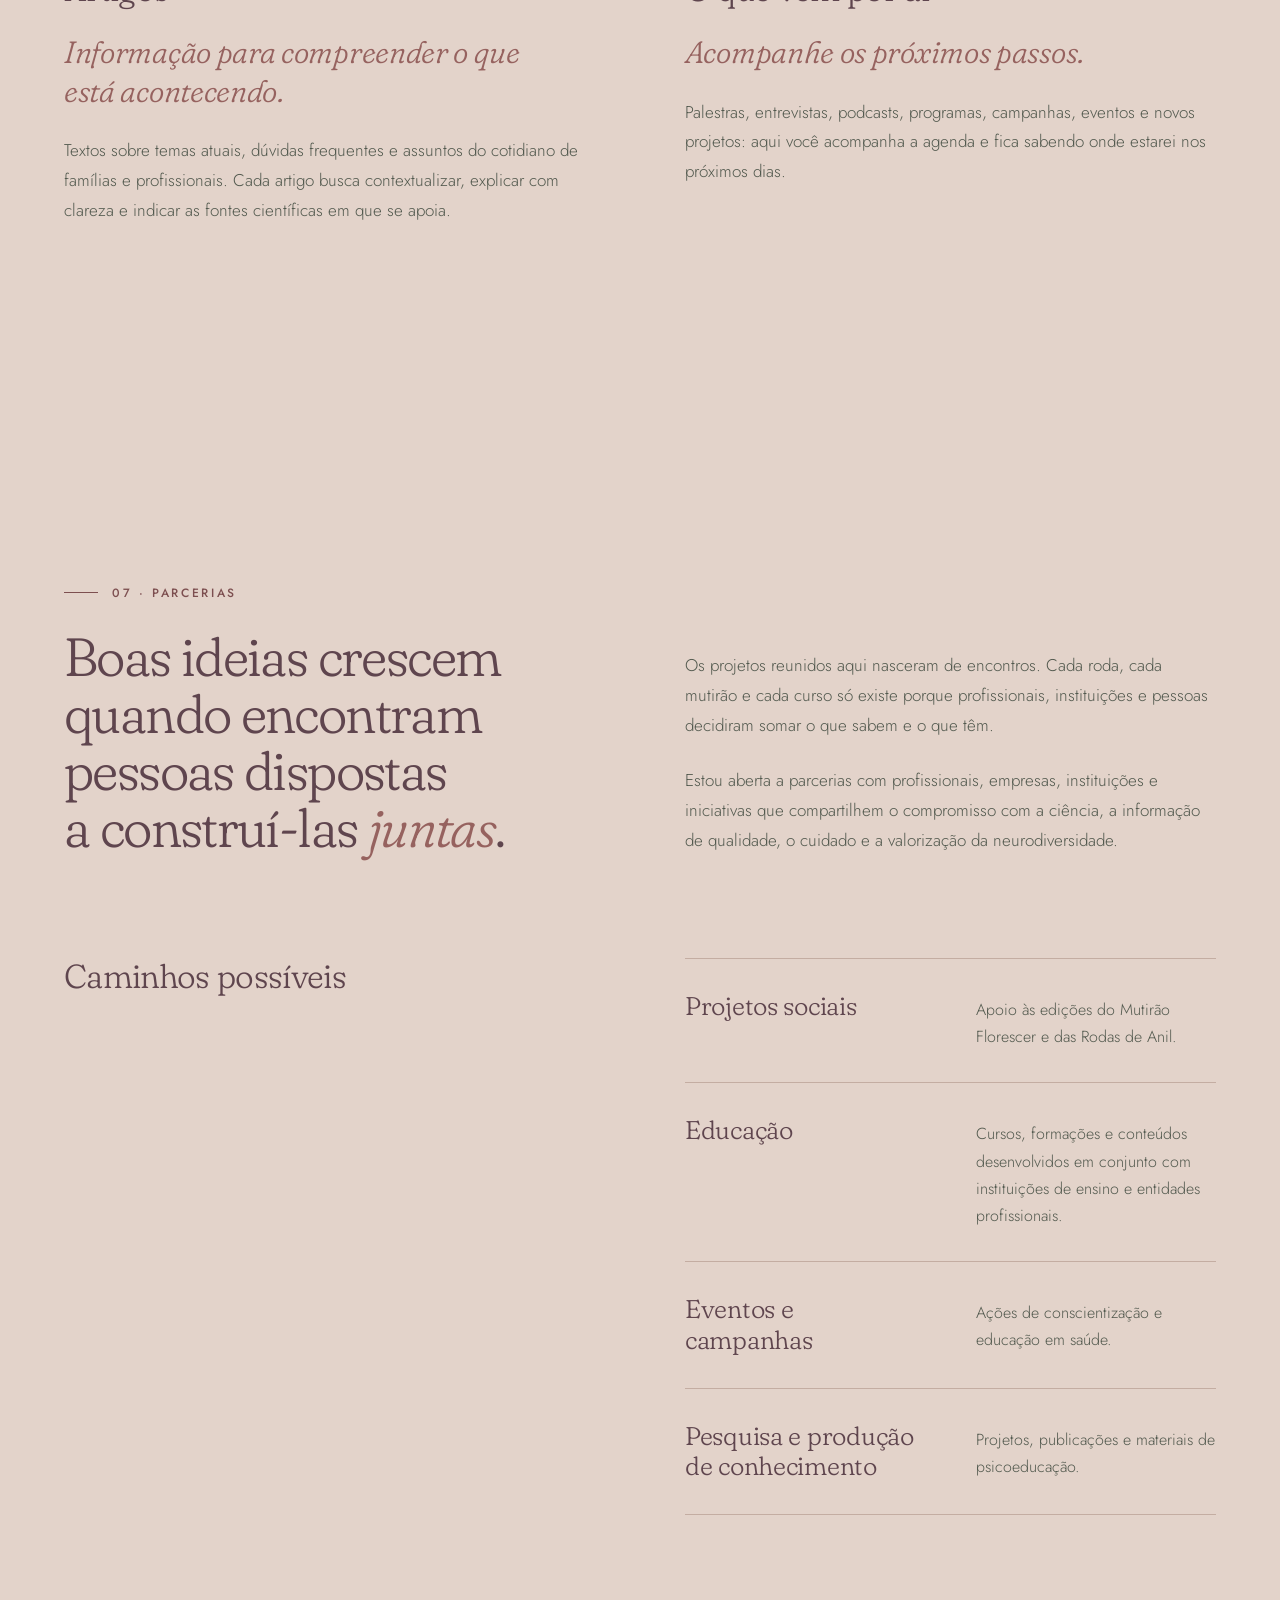
==== commit 8cad4094: "Corrige telefone do Concierge para 51 98979-4004 Co-Authored-By: Claude Opus 5.5 <noreply@anthropic." ====
--- a/index.html
+++ b/index.html
@@ -73,8 +73,8 @@
       <a href="https://wa.me/5551974019090?text=Ol%C3%A1!%20Preciso%20de%20suporte." target="_blank" rel="noopener">
         <span class="escolha__rotulo">Suporte e assistência</span><span class="escolha__num">51 97401-9090</span>
       </a>
-      <a href="https://wa.me/5551999999999?text=Ol%C3%A1!%20Gostaria%20de%20falar%20com%20o%20Concierge." target="_blank" rel="noopener">
-        <span class="escolha__rotulo">Concierge</span><span class="escolha__num">51 99999-9999</span>
+      <a href="https://wa.me/5551989794004?text=Ol%C3%A1!%20Gostaria%20de%20falar%20com%20o%20Concierge." target="_blank" rel="noopener">
+        <span class="escolha__rotulo">Concierge</span><span class="escolha__num">51 98979-4004</span>
       </a>
     </div>
     <button class="pilula" id="pilula" type="button" aria-expanded="false" aria-controls="escolha-contato"><span>Contatos</span></button>
@@ -491,7 +491,7 @@
           </div>
           <div class="principios__acao">
             <p>Se você acredita que podemos construir algo relevante juntos, fale com nosso Concierge.</p>
-            <a class="btn" href="https://wa.me/5551999999999?text=Ol%C3%A1!%20Gostaria%20de%20falar%20com%20o%20Concierge." target="_blank" rel="noopener">Falar com o Concierge</a>
+            <a class="btn" href="https://wa.me/5551989794004?text=Ol%C3%A1!%20Gostaria%20de%20falar%20com%20o%20Concierge." target="_blank" rel="noopener">Falar com o Concierge</a>
           </div>
         </div>
       </div>
@@ -513,9 +513,9 @@
                 <span class="whats__rotulo">Suporte e assistência</span>
                 <span class="whats__num">51 97401-9090<span aria-hidden="true">↗</span></span>
               </a>
-              <a data-revela href="https://wa.me/5551999999999?text=Ol%C3%A1!%20Gostaria%20de%20falar%20com%20o%20Concierge." target="_blank" rel="noopener">
+              <a data-revela href="https://wa.me/5551989794004?text=Ol%C3%A1!%20Gostaria%20de%20falar%20com%20o%20Concierge." target="_blank" rel="noopener">
                 <span class="whats__rotulo">Concierge</span>
-                <span class="whats__num">51 99999-9999<span aria-hidden="true">↗</span></span>
+                <span class="whats__num">51 98979-4004<span aria-hidden="true">↗</span></span>
               </a>
             </div>
           </div>
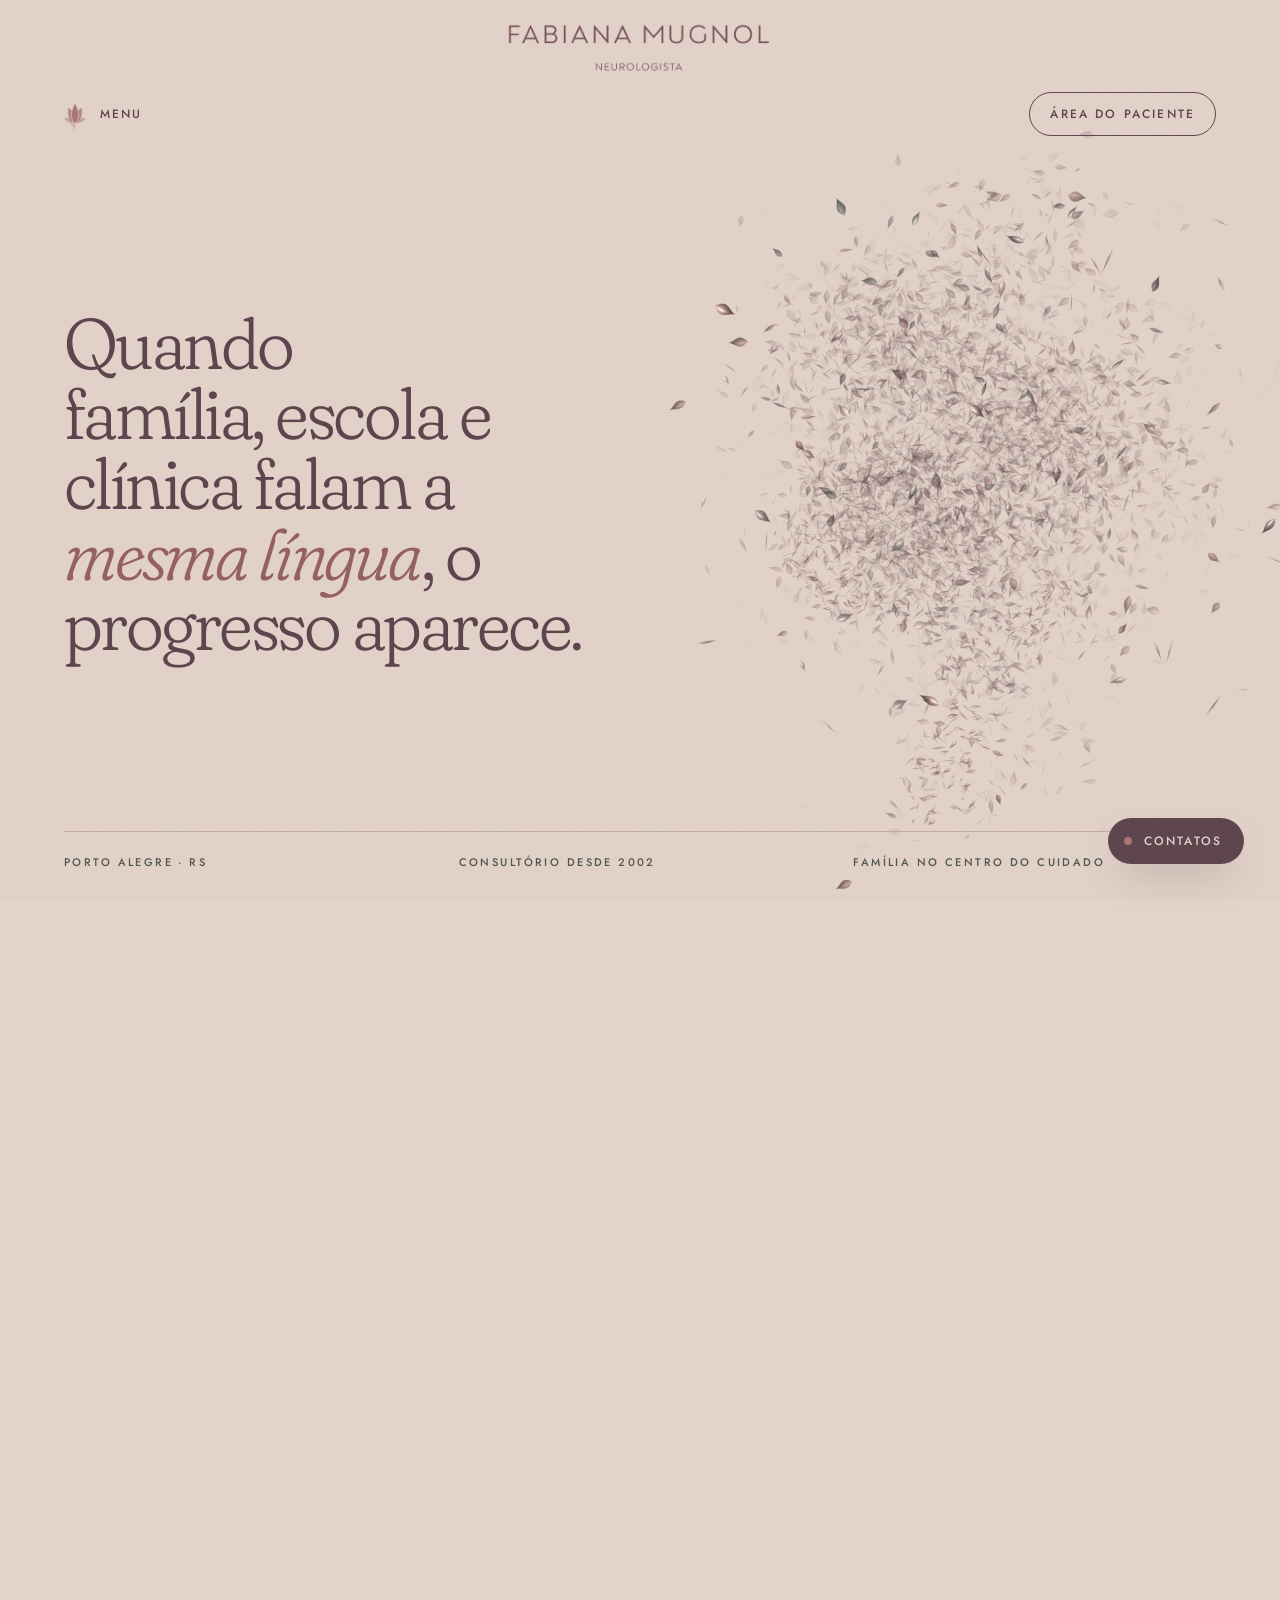
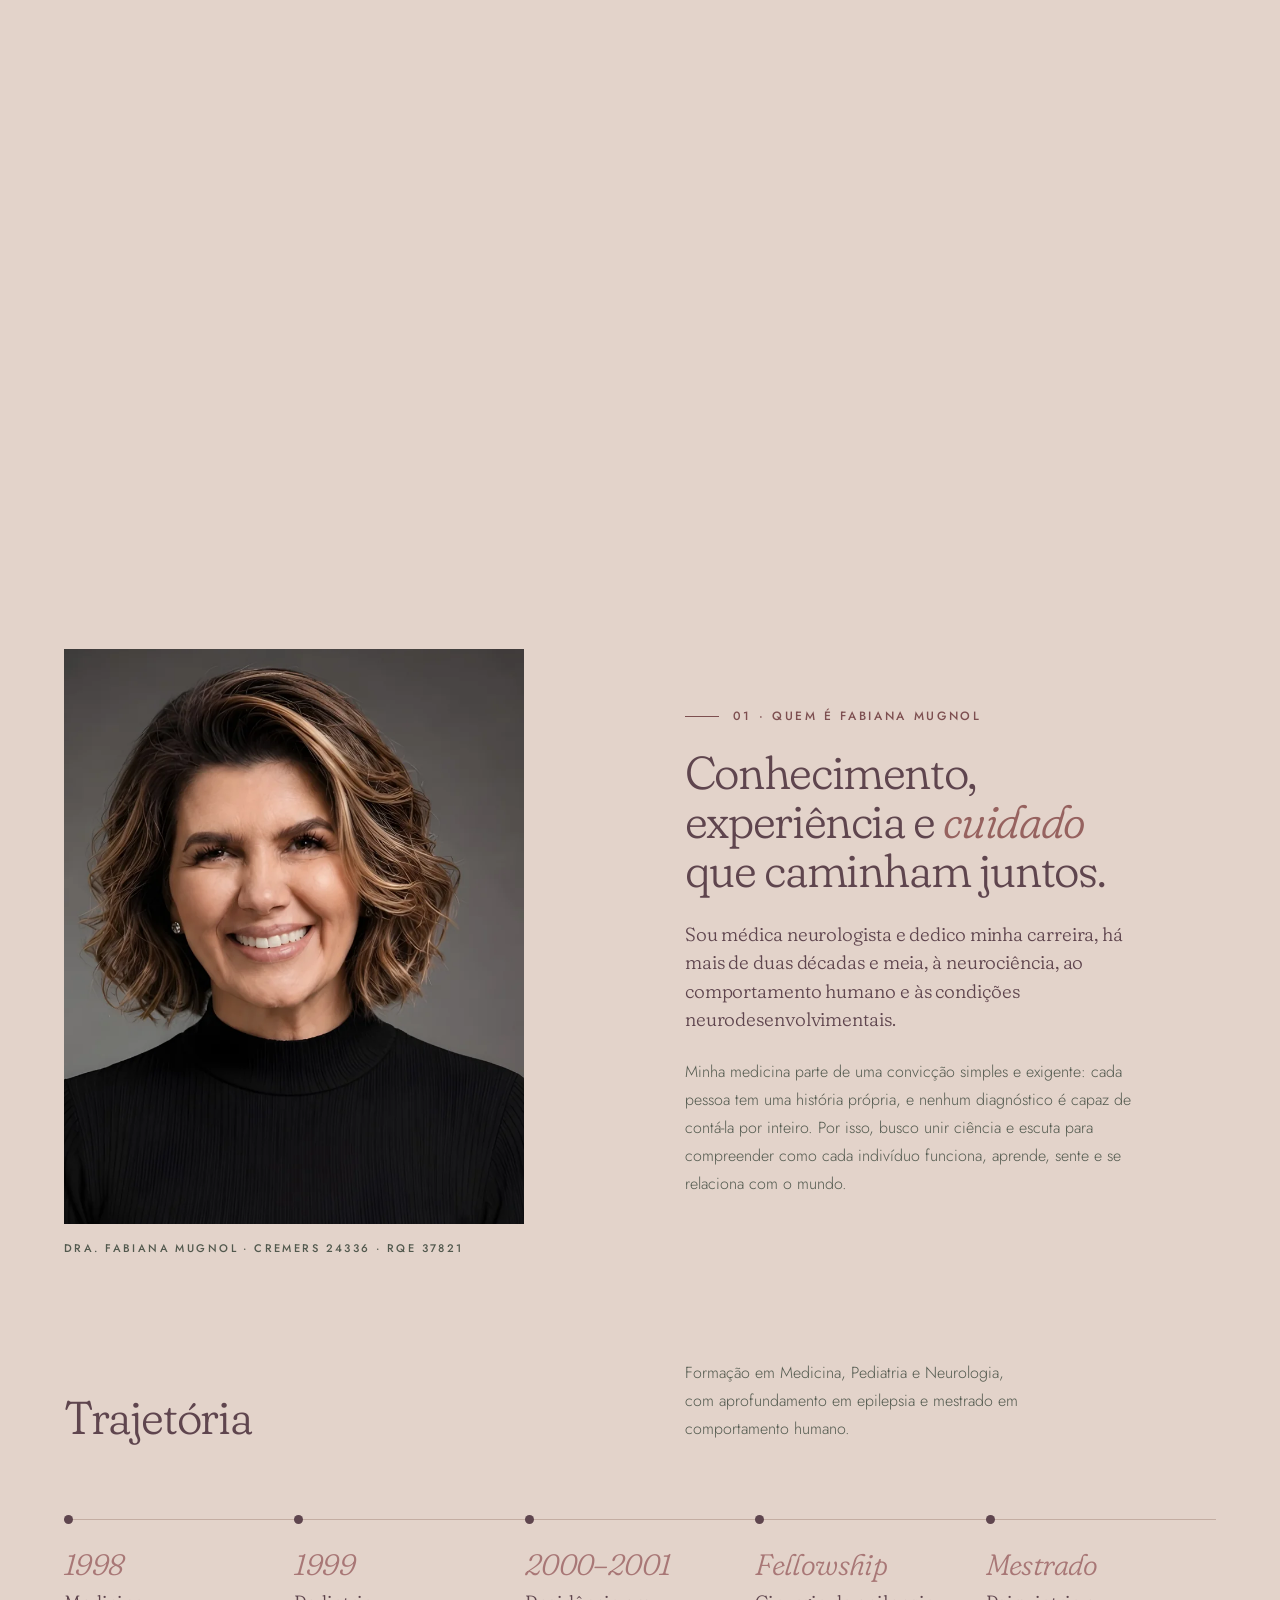
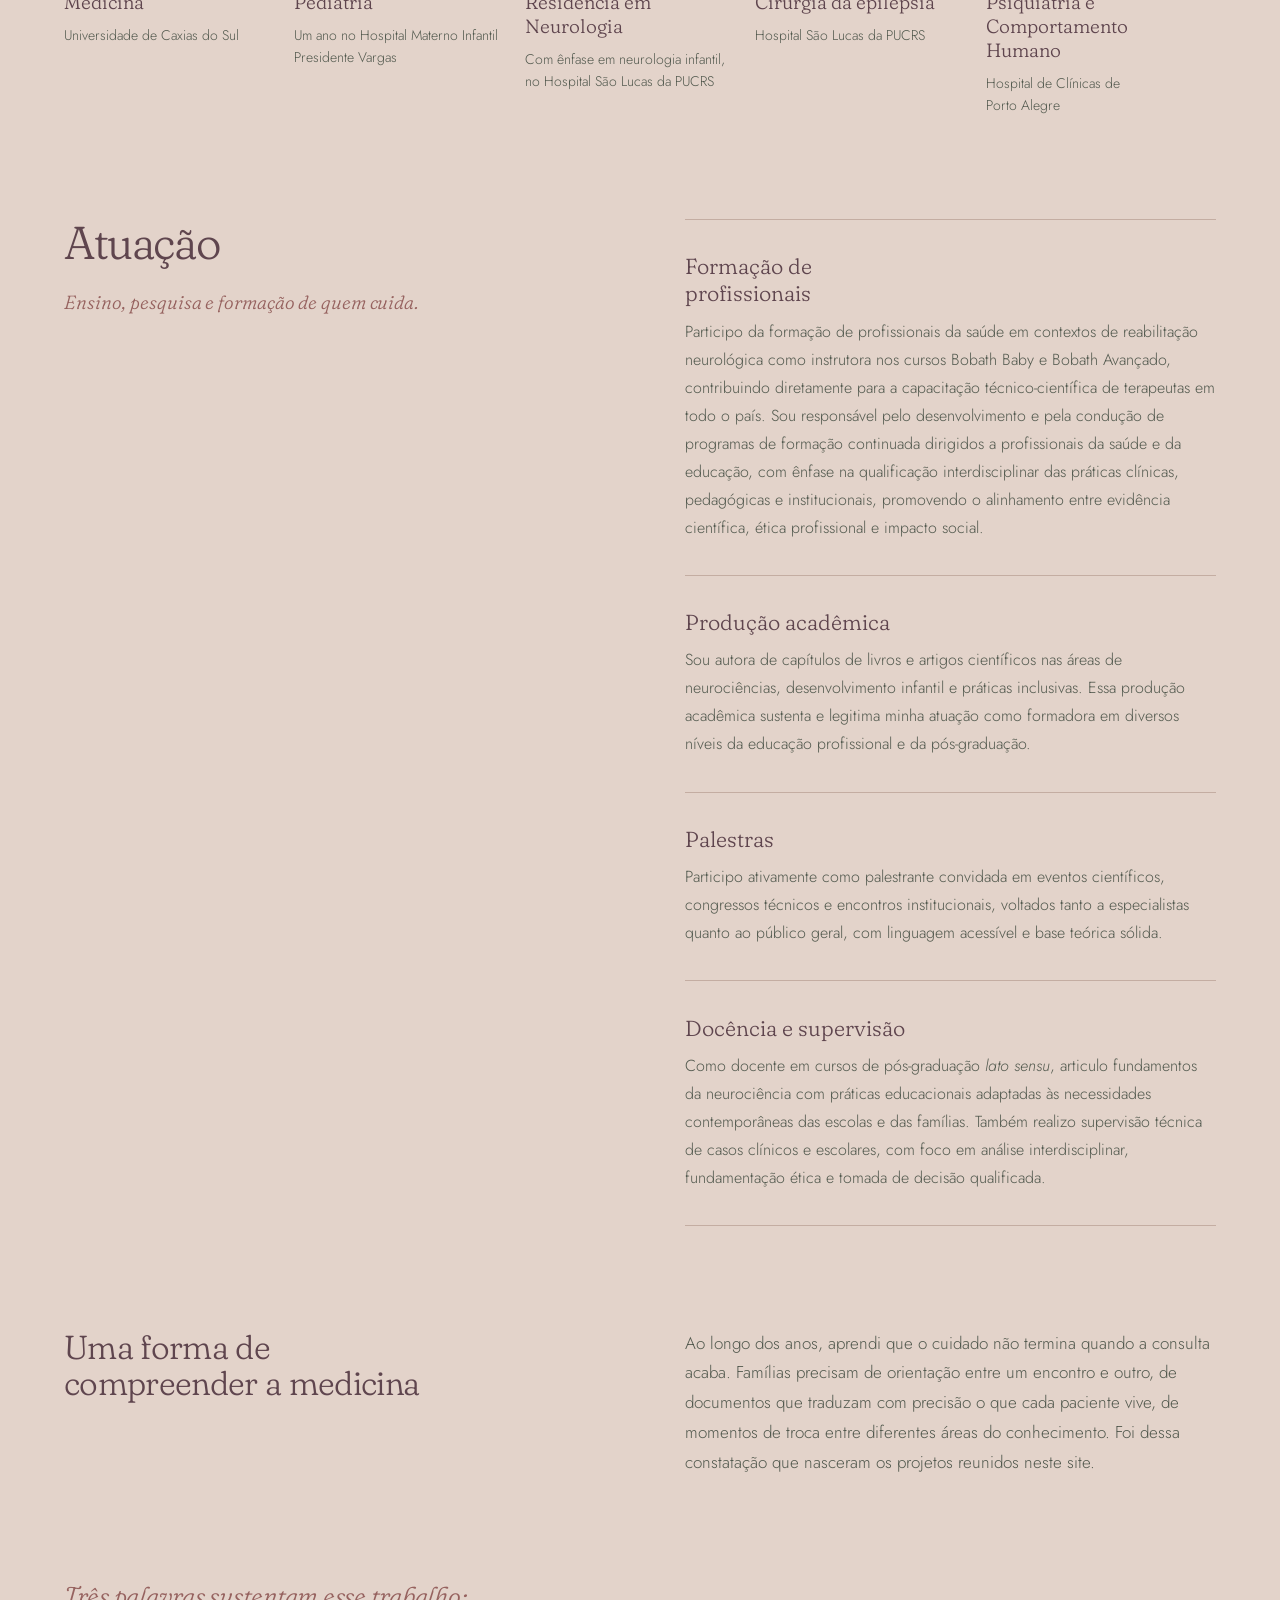
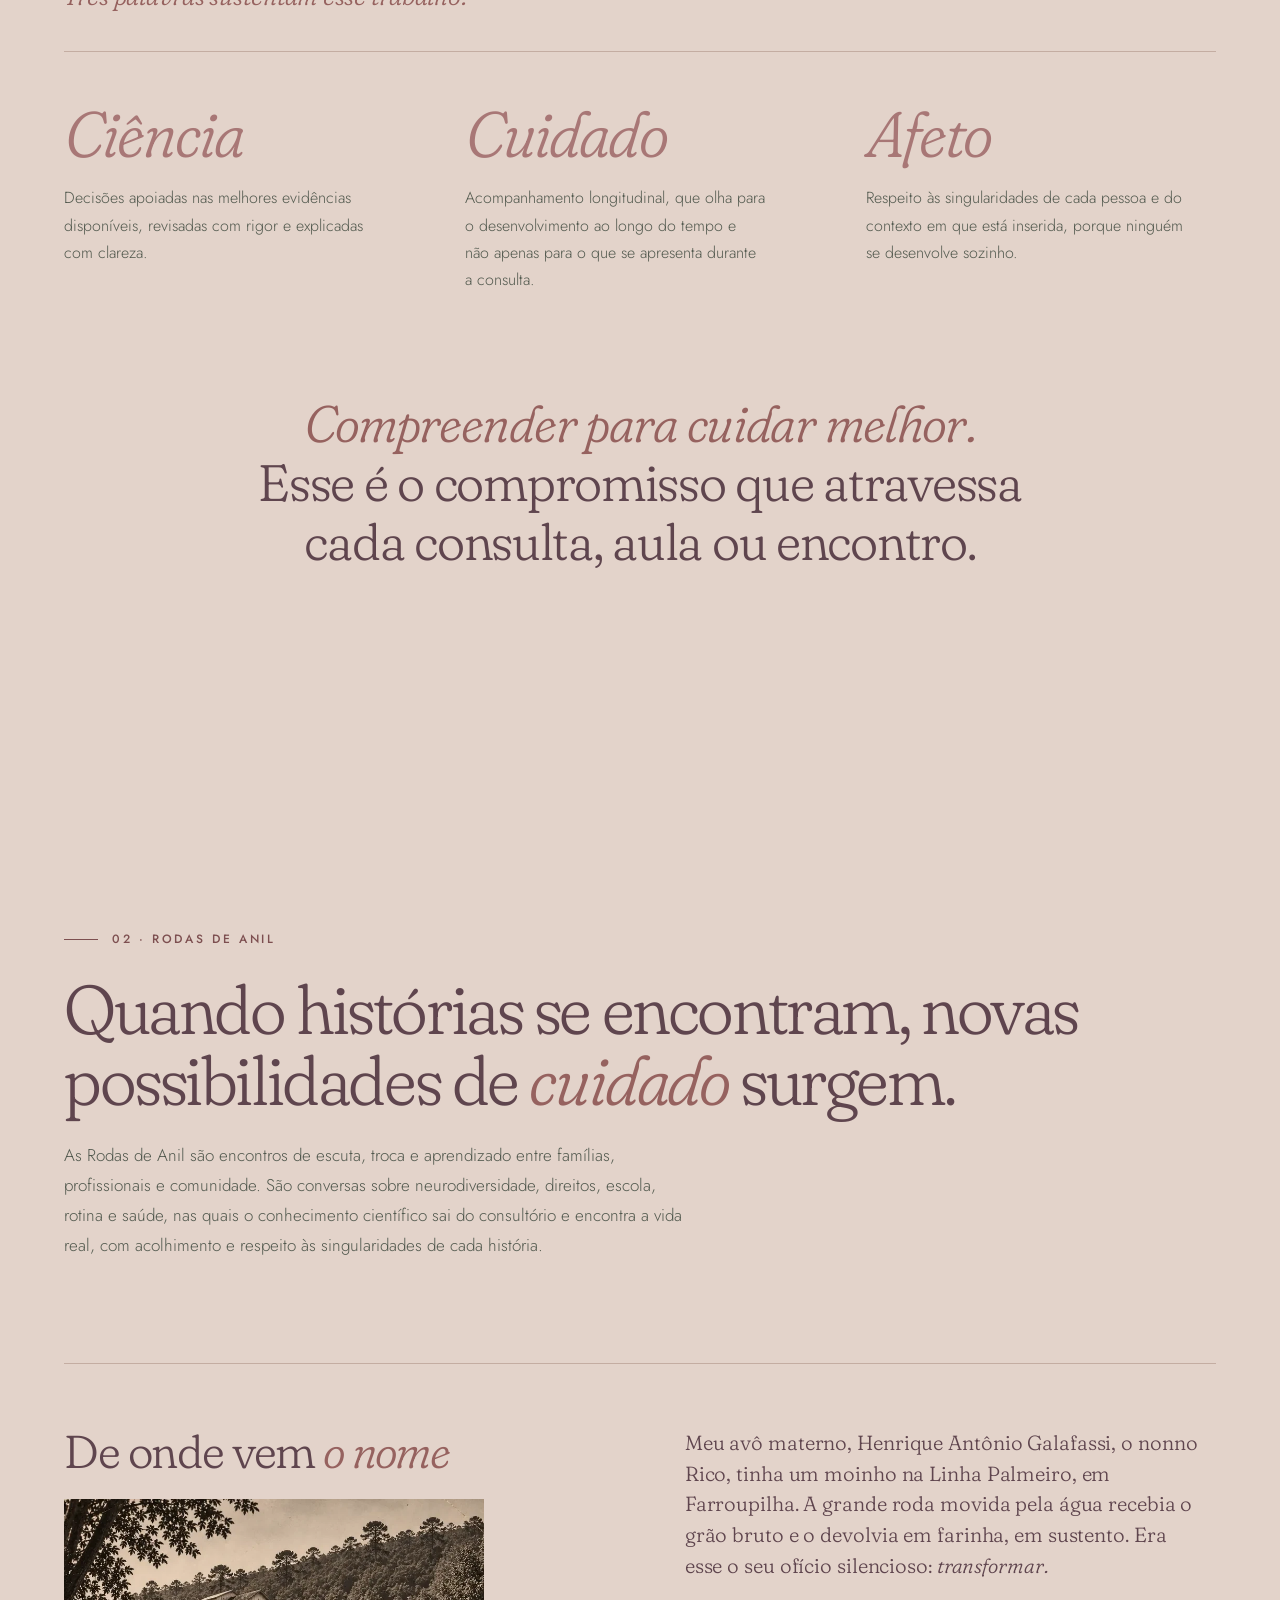
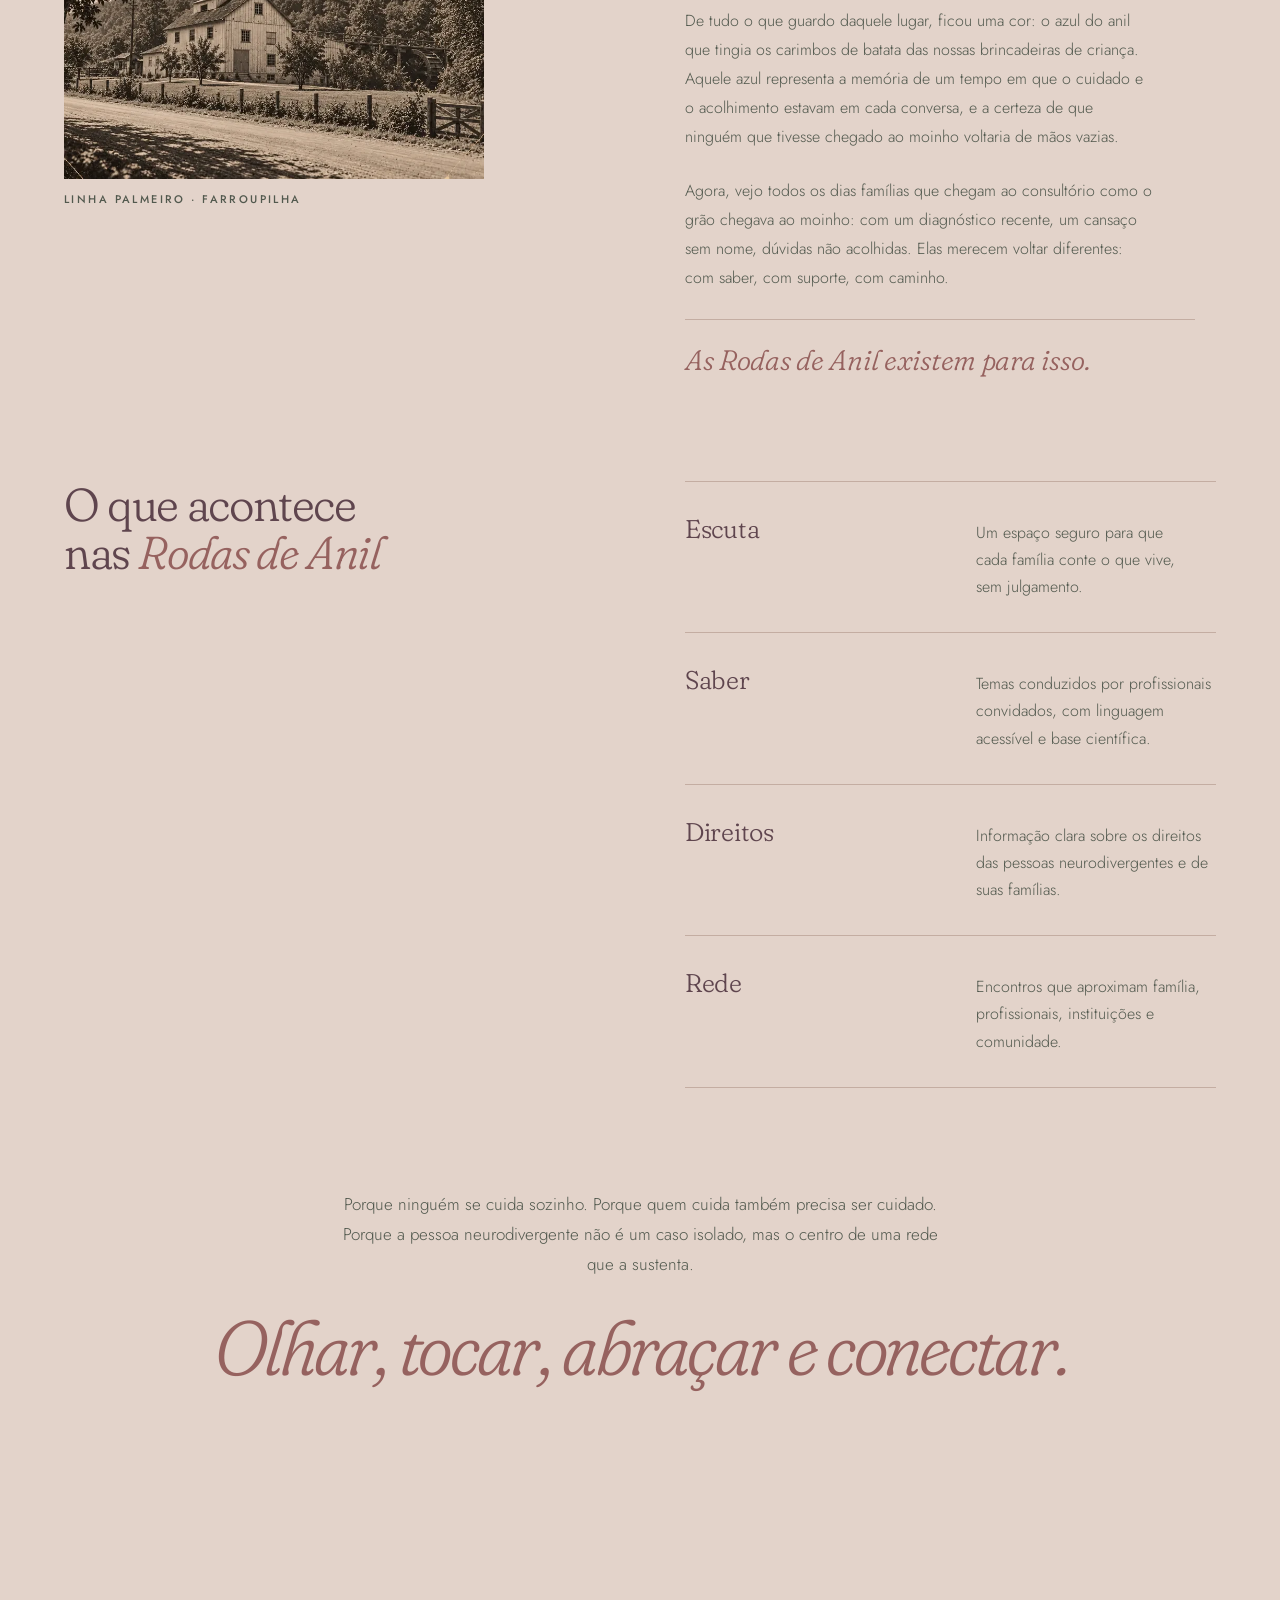
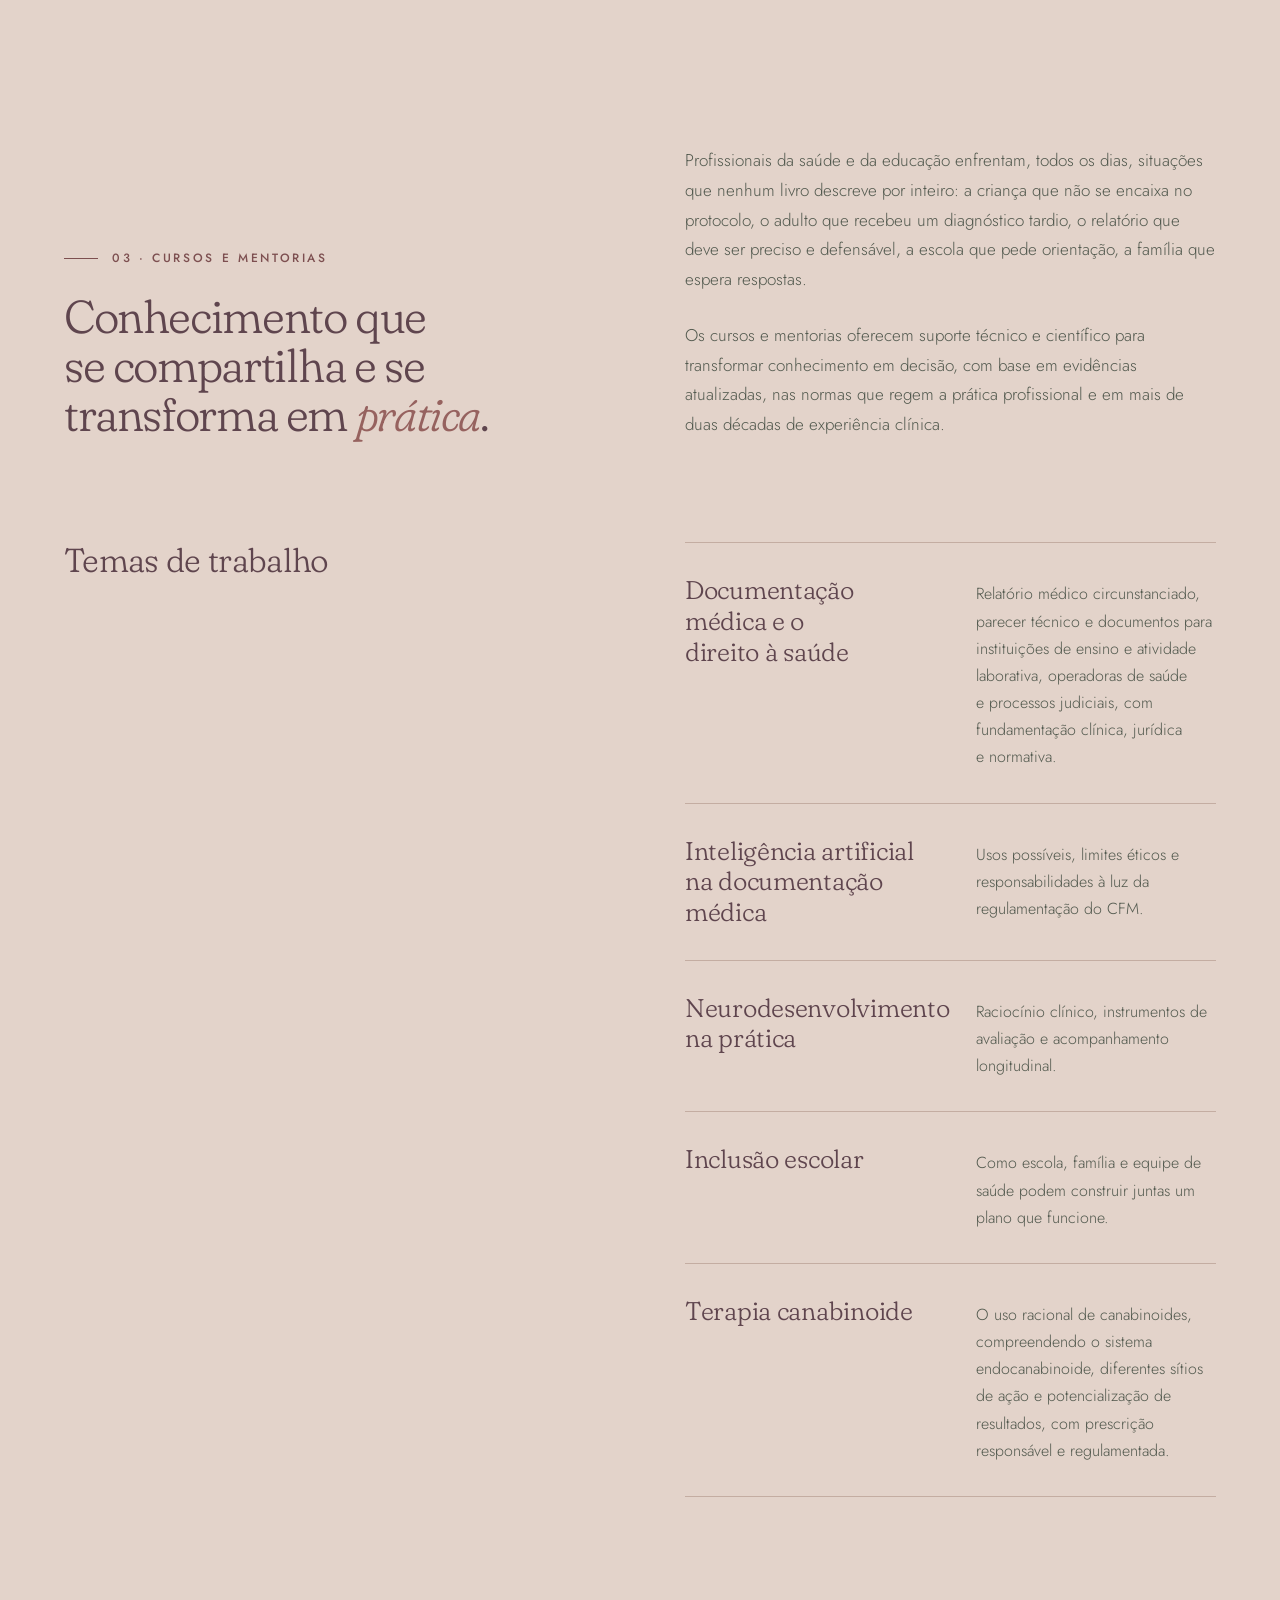
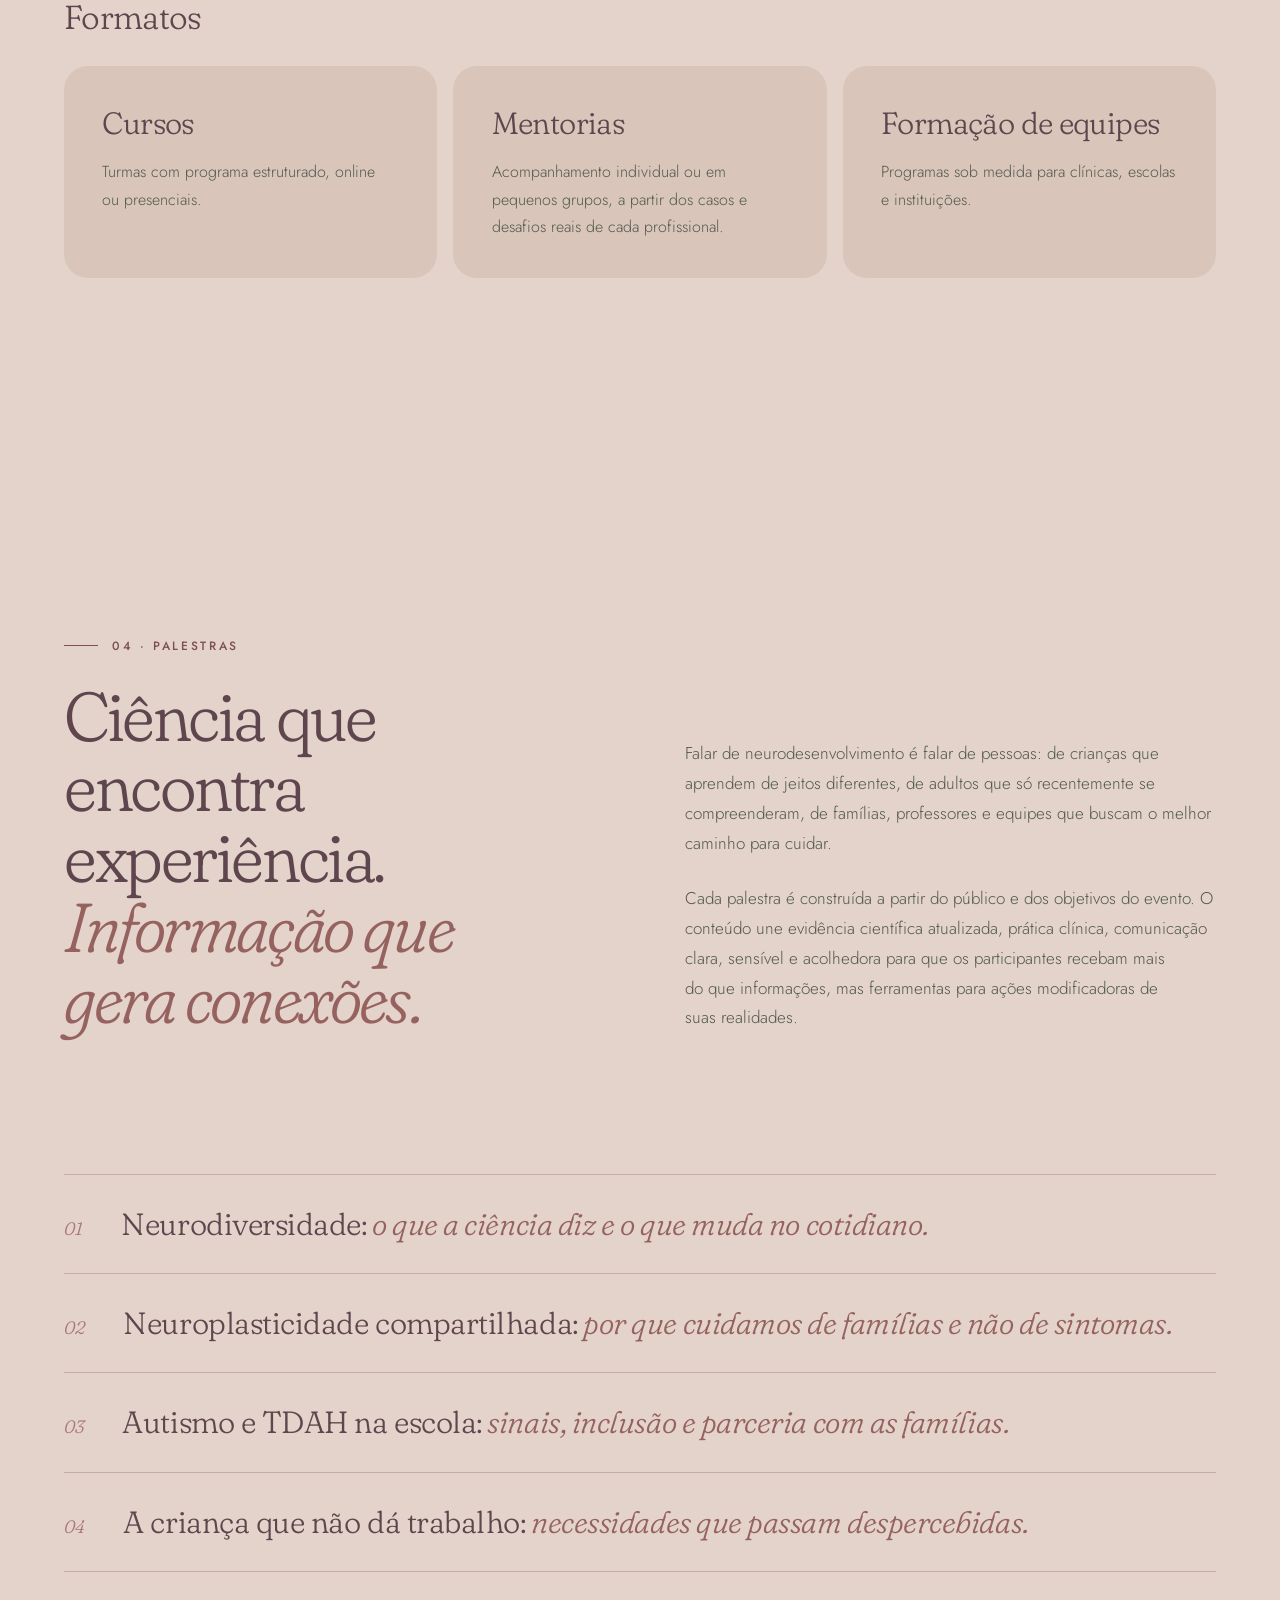
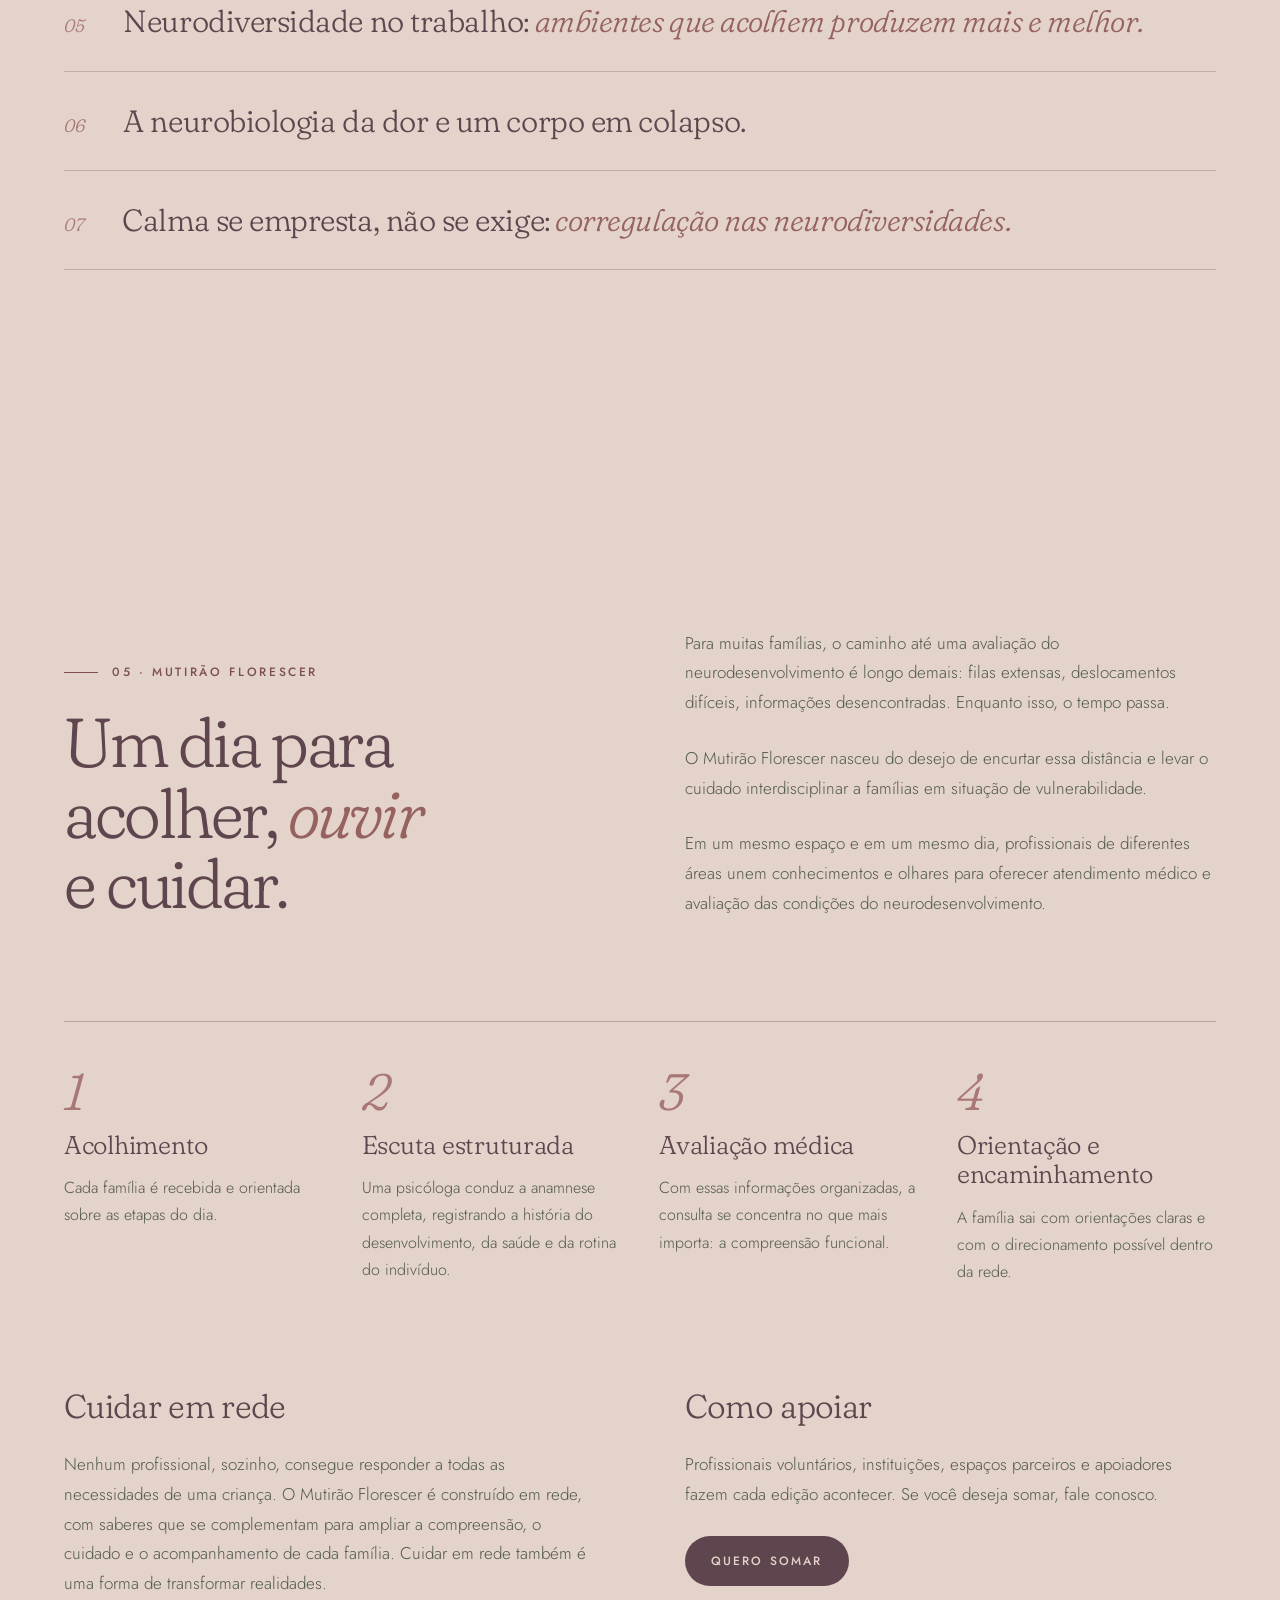
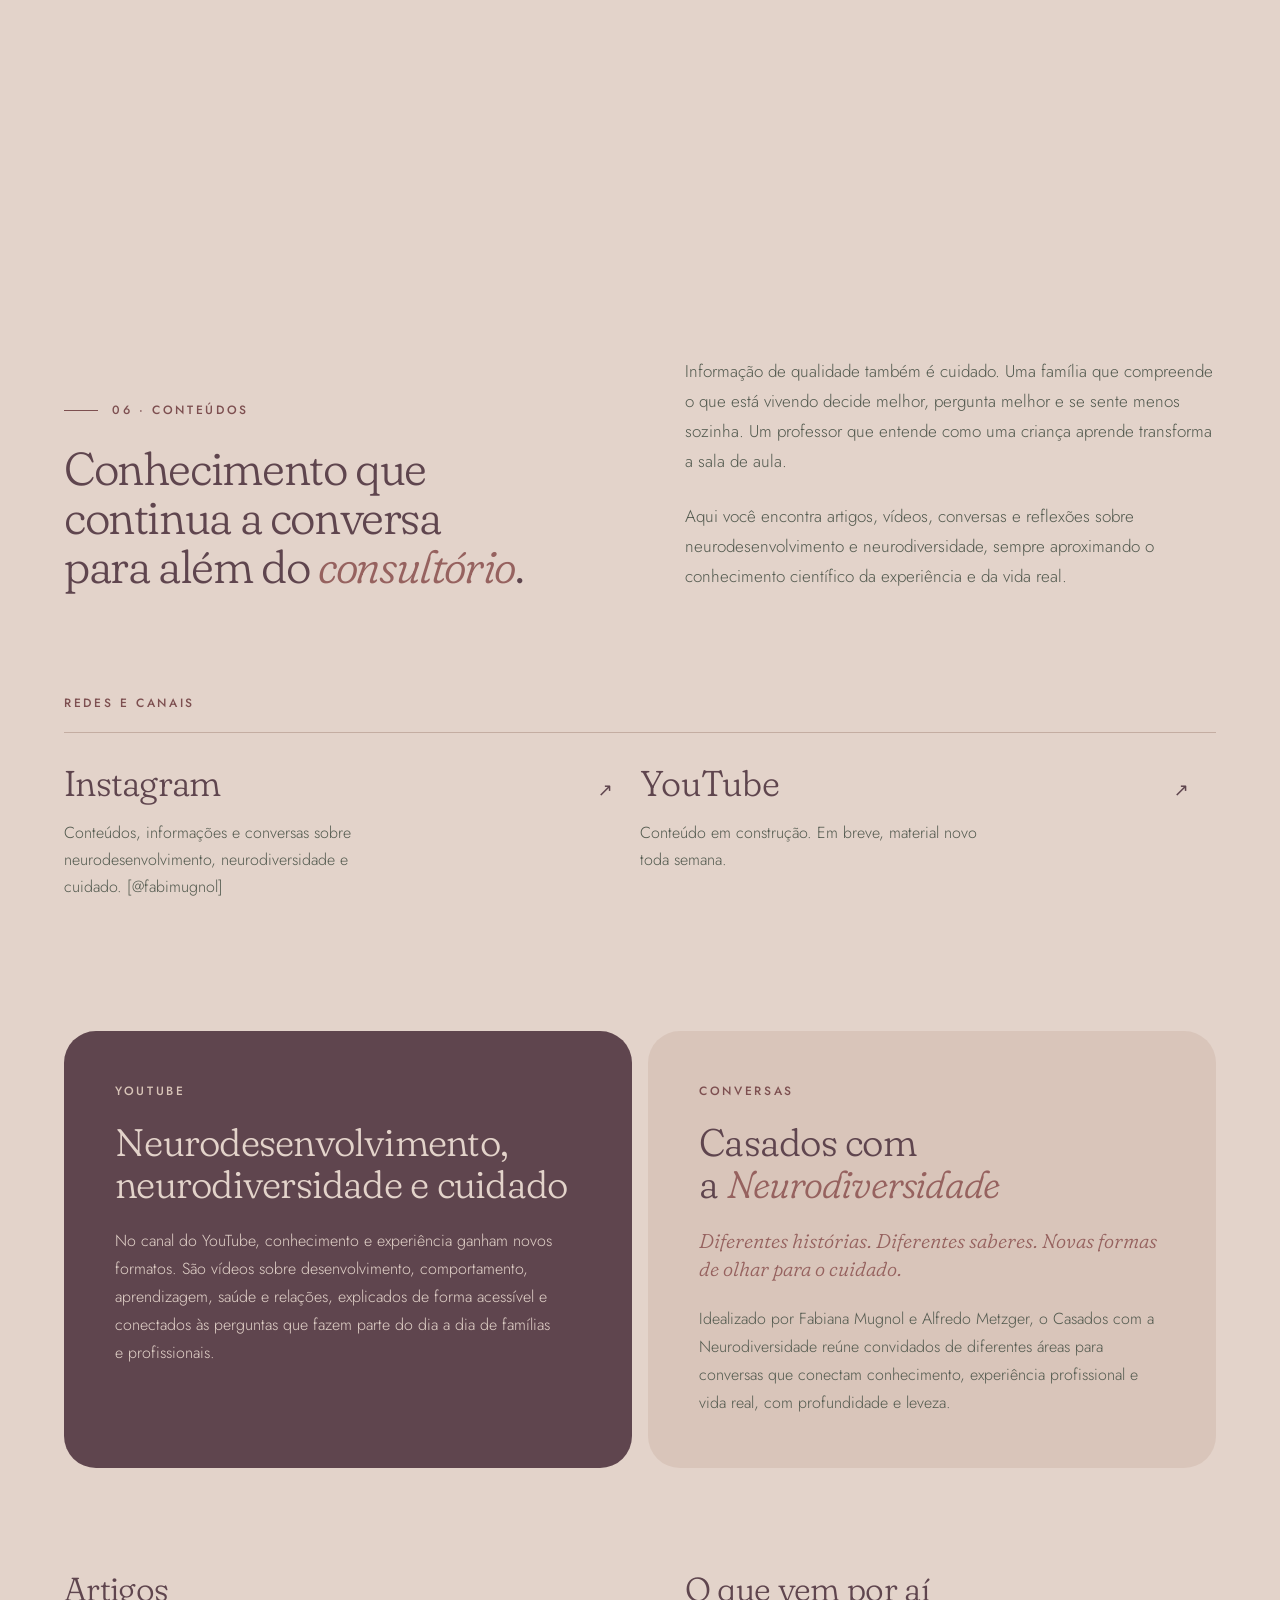
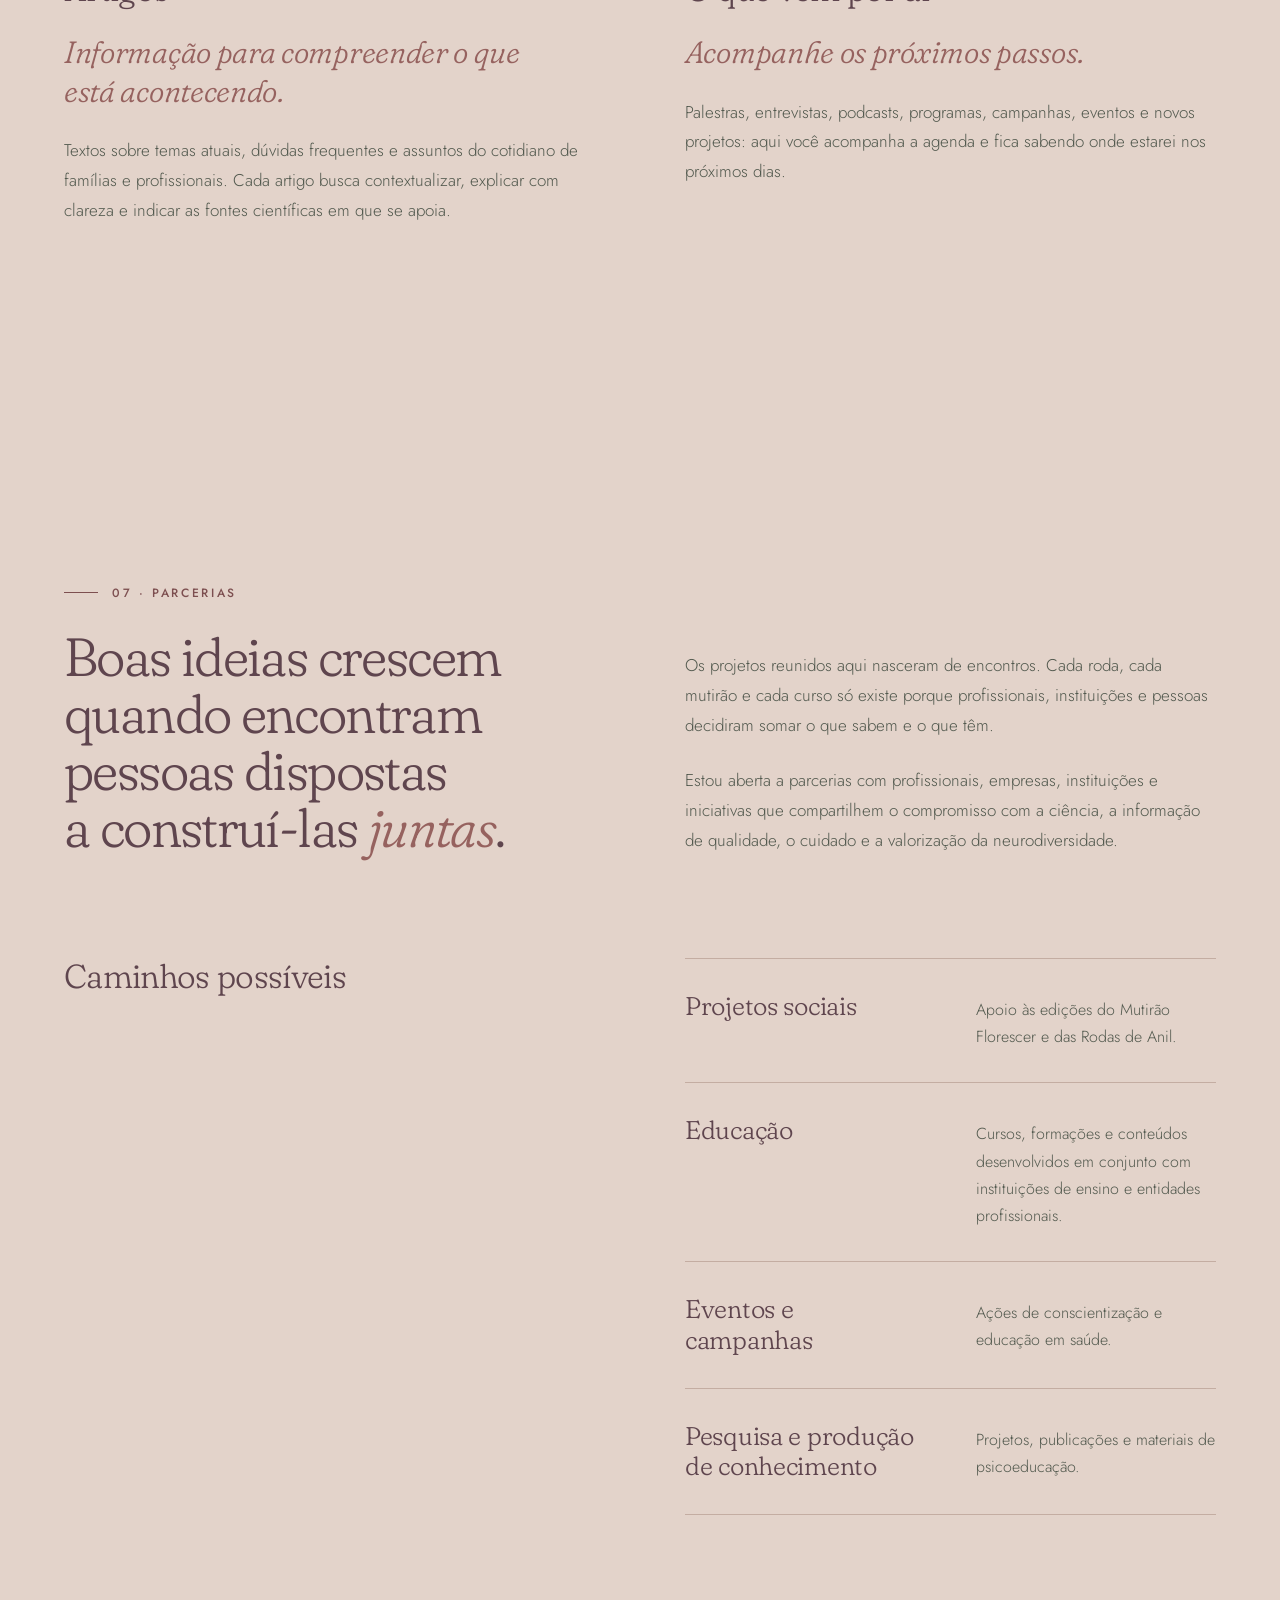
==== commit 4d9cf038: "Adiciona contador de acessos (Vercel Web Analytics) Script do Web Analytics no fim de index.html e p" ====
--- a/index.html
+++ b/index.html
@@ -551,5 +551,8 @@
 <script src="/js/vendor/lenis.min.js" defer></script>
 <script type="module" src="/js/site.js"></script>
 <script type="module" src="/js/flor-menu.js"></script>
+<!-- Contador de acessos: Vercel Web Analytics (sem cookies; painel em Vercel → Analytics) -->
+<script>window.va = window.va || function () { (window.vaq = window.vaq || []).push(arguments); };</script>
+<script defer src="/_vercel/insights/script.js"></script>
 </body>
 </html>
